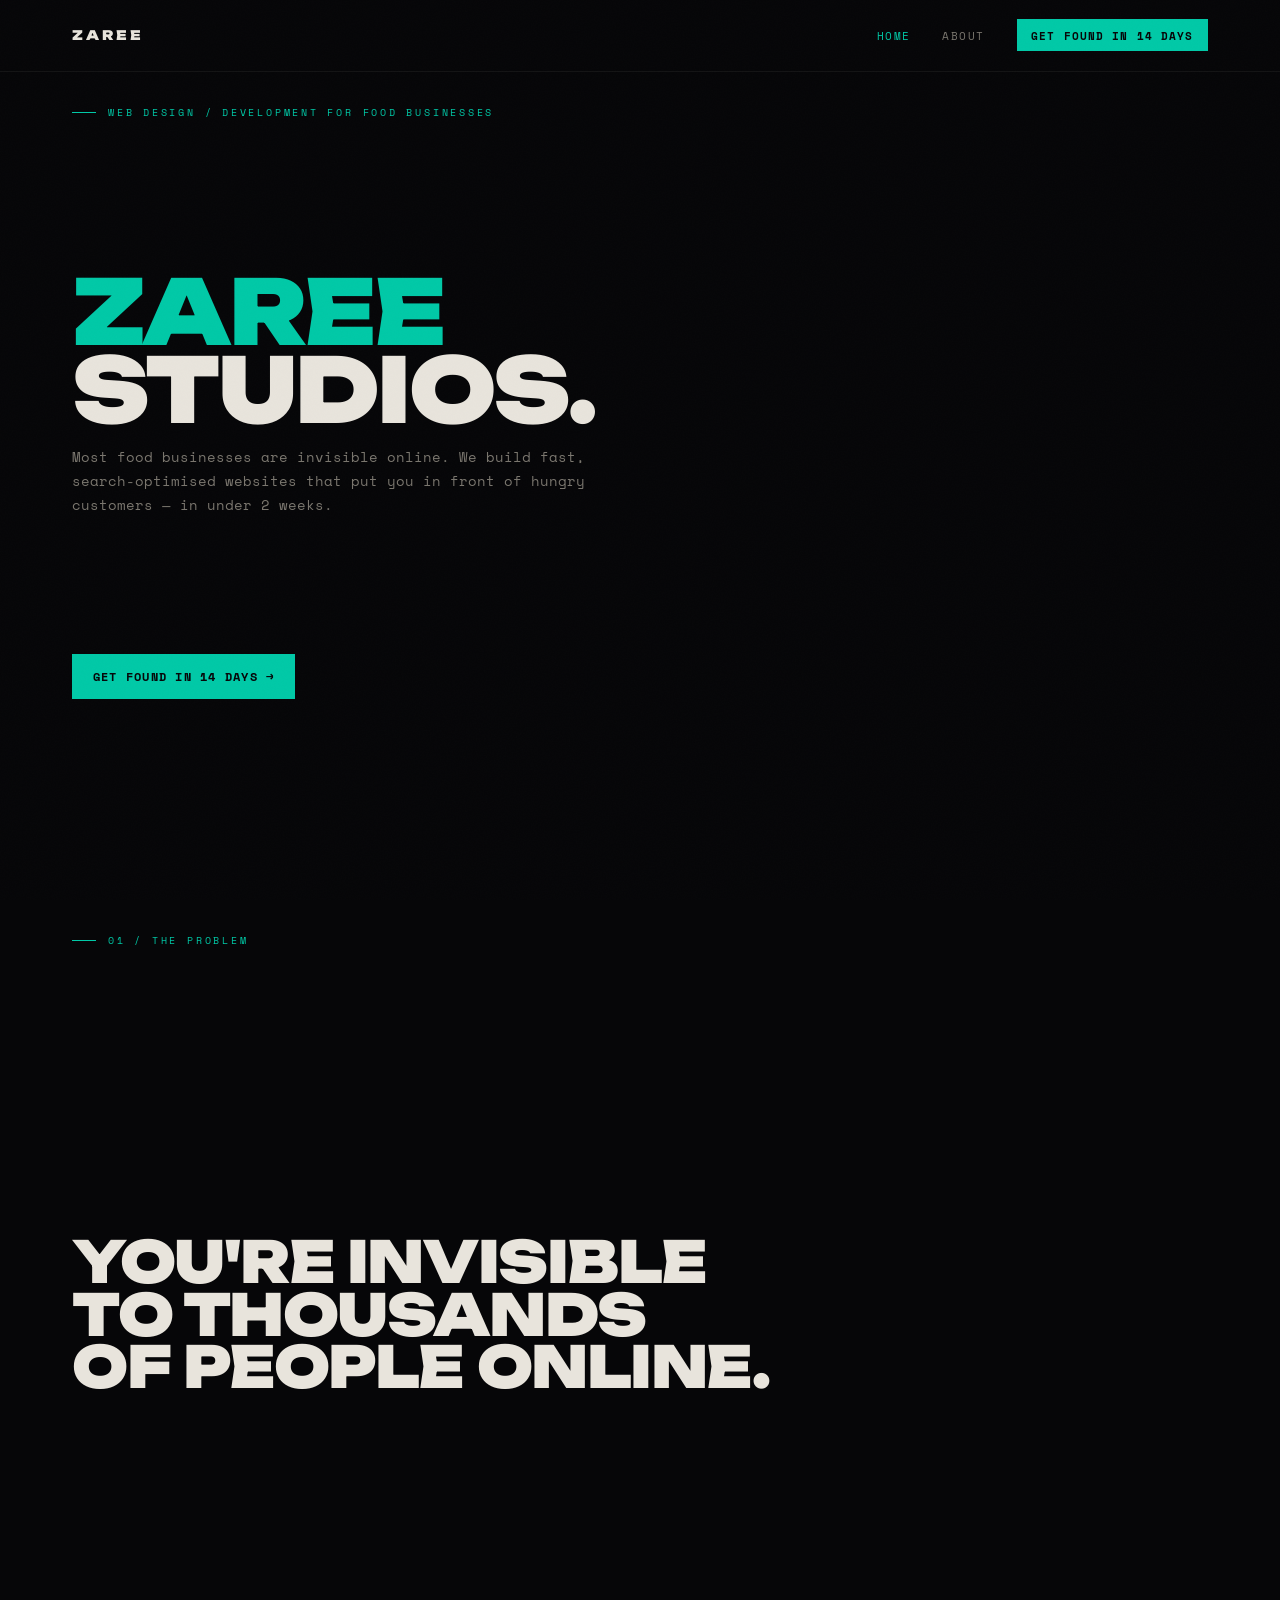
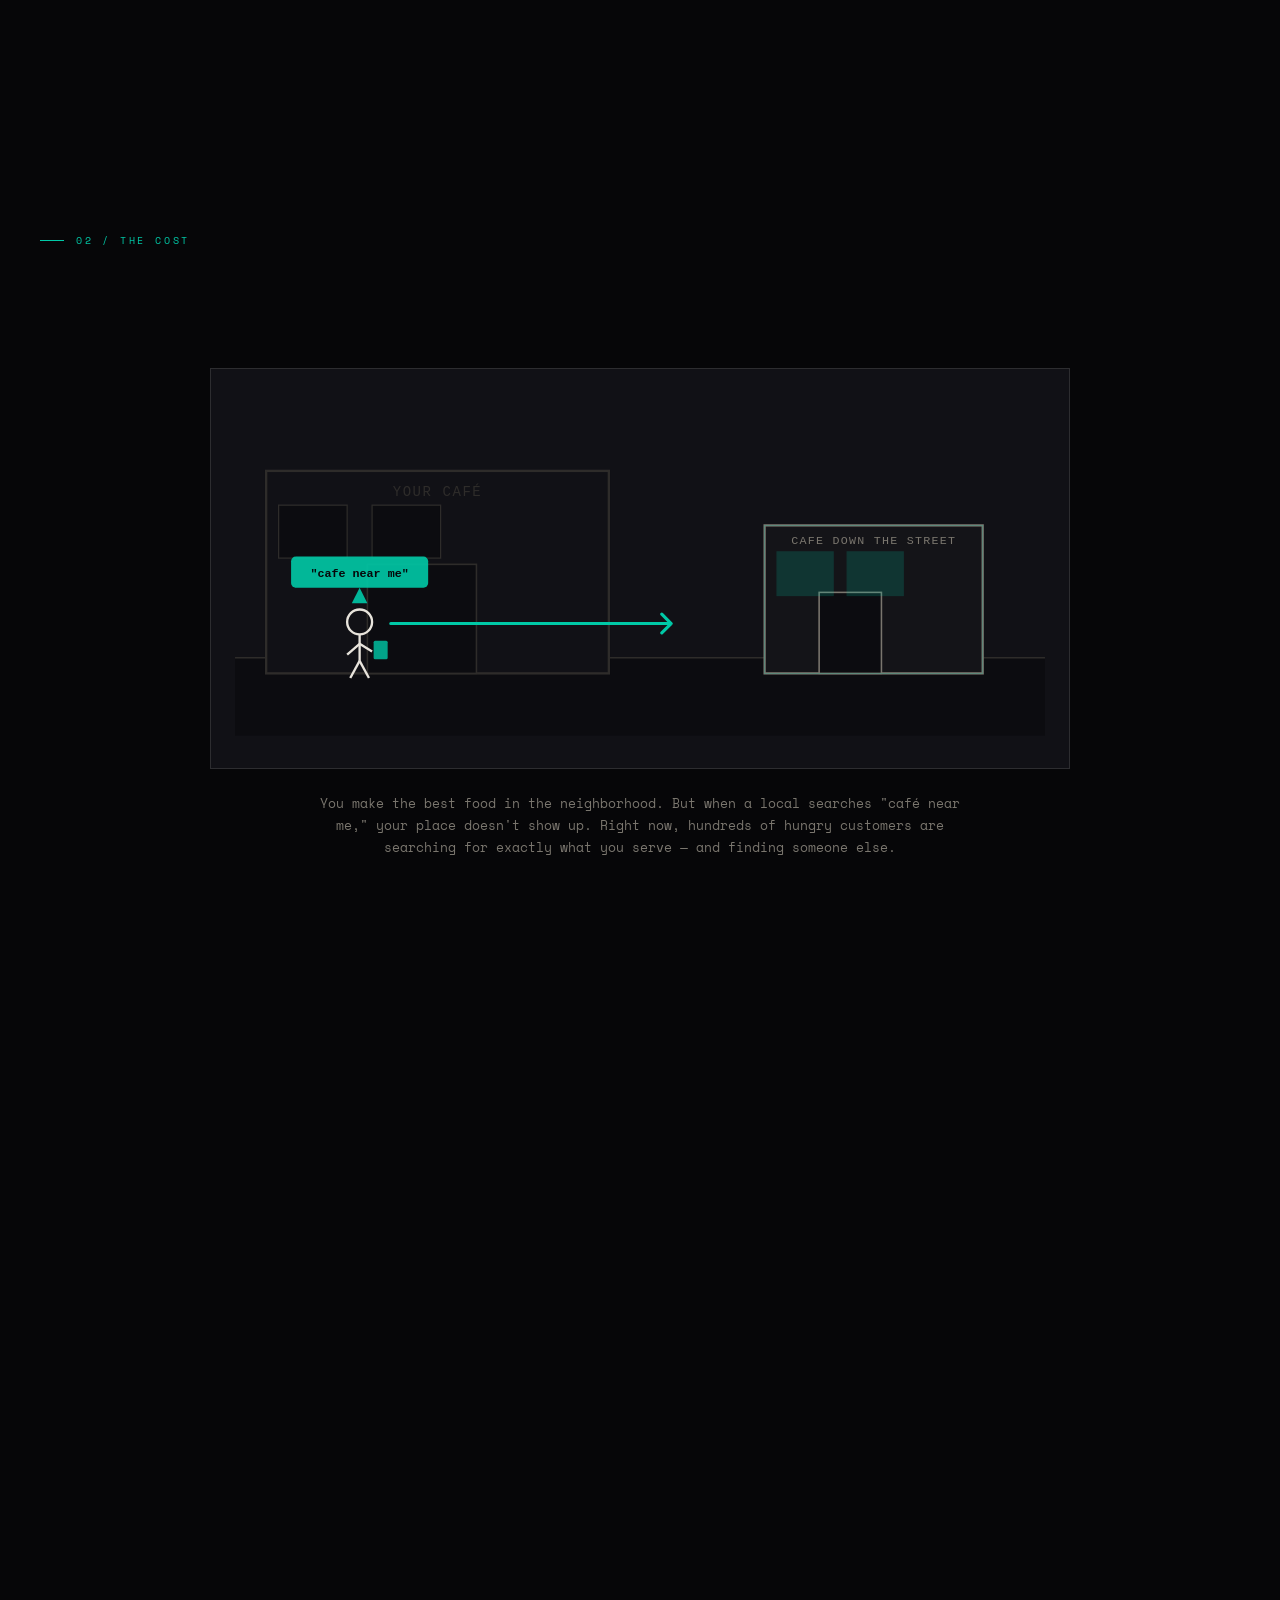
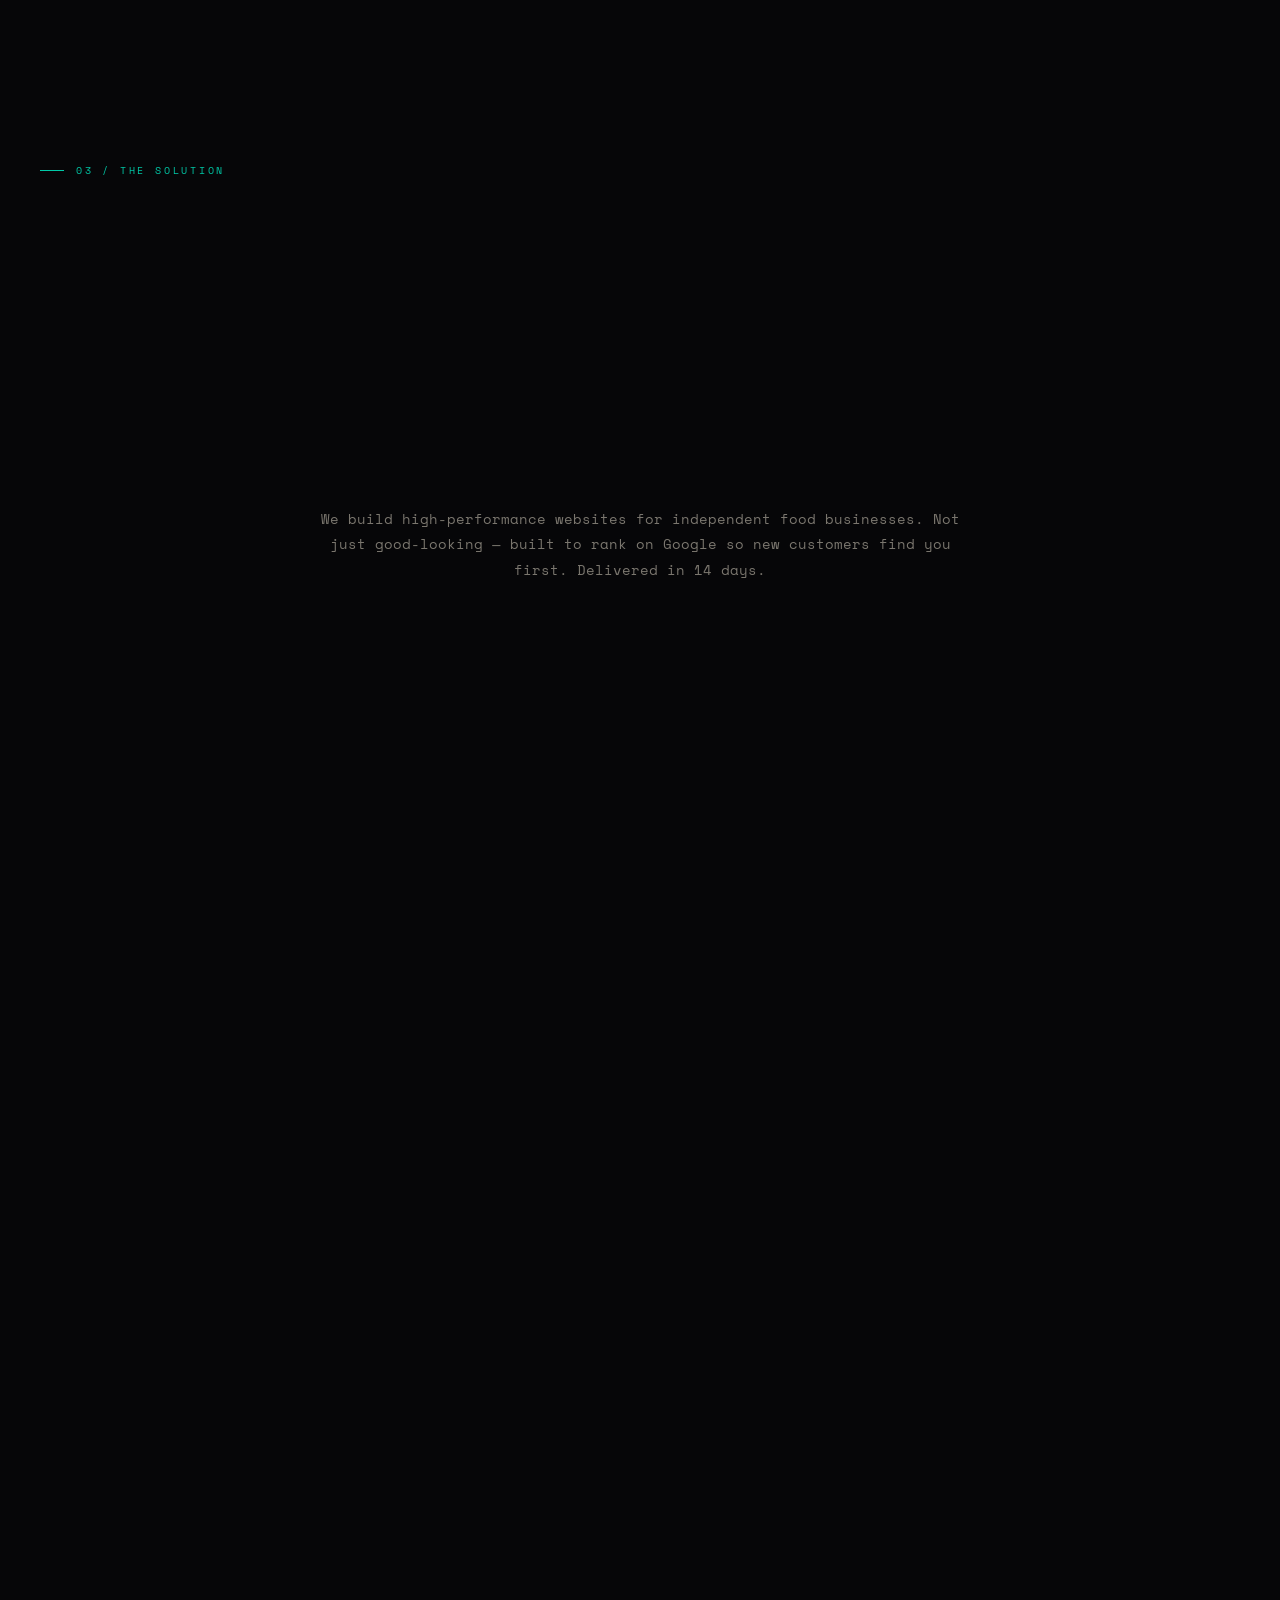
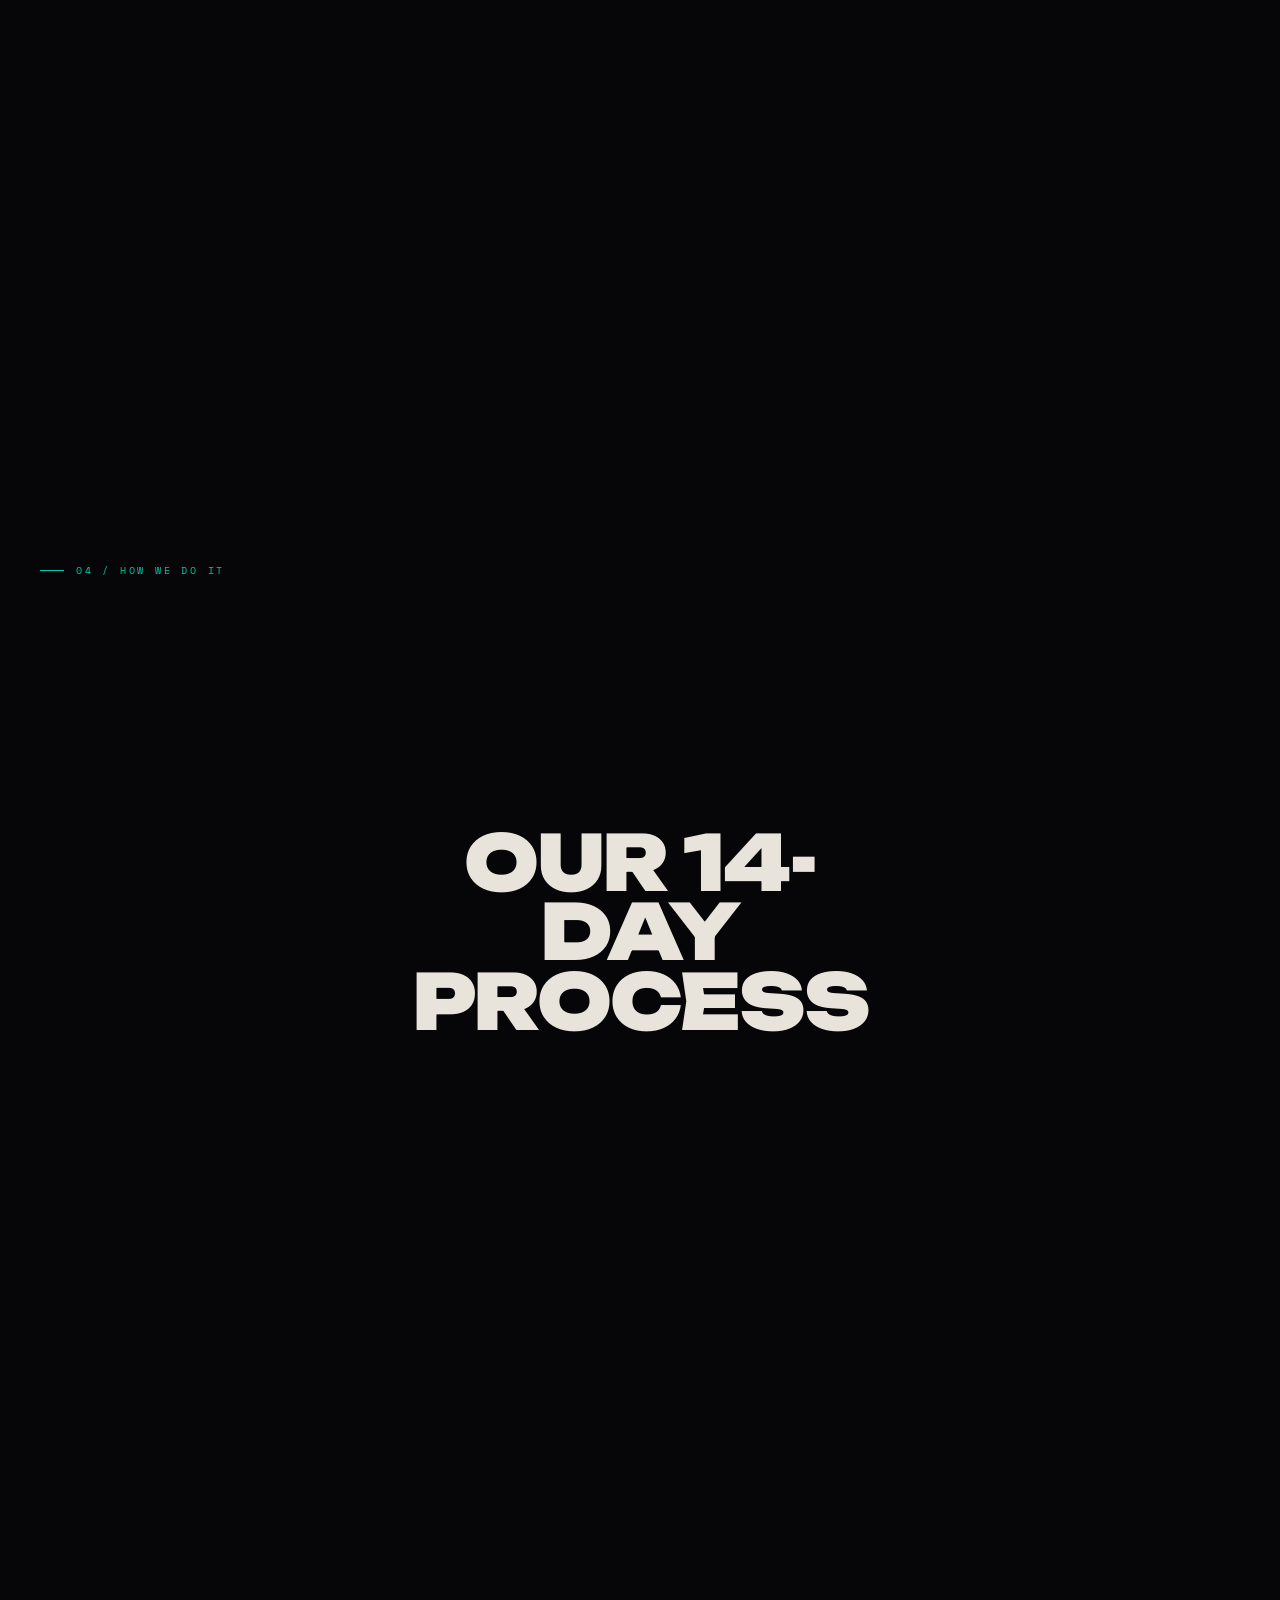
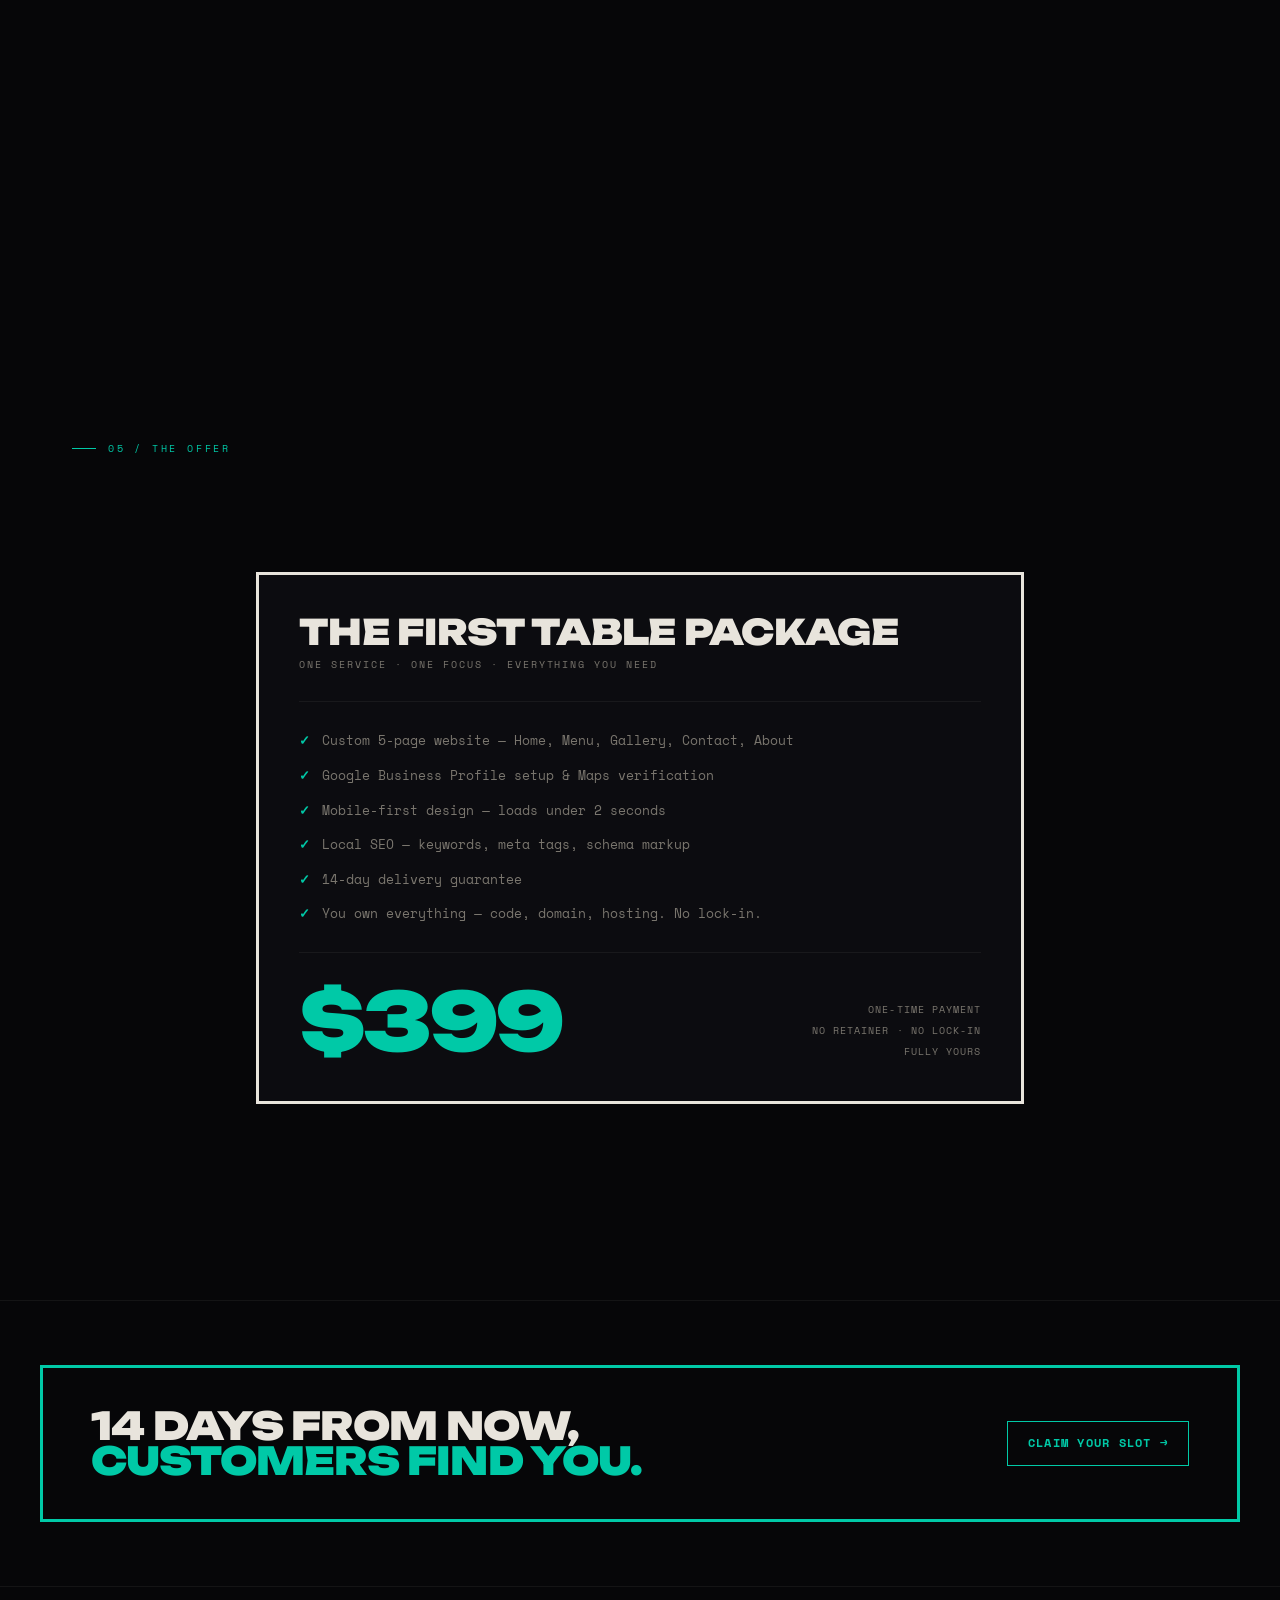
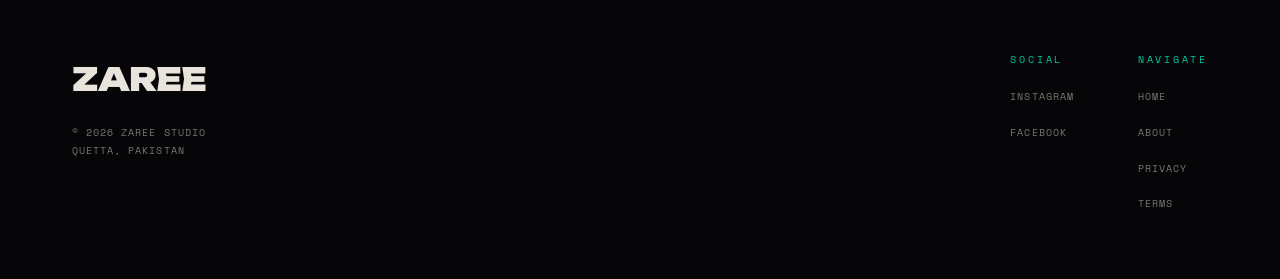
==== index.html @ f1039bcd "Change text content, improve animations." ====
<!DOCTYPE html>
<html lang="en">
<head>
  <meta charset="UTF-8">
  <meta name="viewport" content="width=device-width, initial-scale=1.0">
  <meta name="description" content="Zaree Studio builds fast, search-optimised websites for food businesses. Get found on Google in 14 days.">
  <title>Zaree Studio — Web Design for Food Businesses</title>
  <link rel="stylesheet" href="assets/css/style.css">
</head>
<body>

  <!-- ===== NAV ===== -->
  <header class="nav" id="nav">
    <div class="nav__inner">
      <a href="index.html" class="nav__logo" aria-label="Zaree Studio home">
        ZAREE
      </a>

      <nav aria-label="Main navigation">
        <ul class="nav__links">
          <li><a href="index.html" class="nav__link" aria-current="page">Home</a></li>
          <li><a href="about.html" class="nav__link">About</a></li>
          <li><a href="start.html" class="nav__cta">Get Found in 14 Days</a></li>
        </ul>
      </nav>

      <button class="nav__hamburger" aria-expanded="false" aria-controls="nav-mobile" aria-label="Toggle menu">
        <span></span>
        <span></span>
        <span></span>
      </button>
    </div>

    <nav class="nav__mobile" id="nav-mobile" aria-label="Mobile navigation">
      <a href="index.html" class="nav__link" aria-current="page">Home</a>
      <a href="about.html" class="nav__link">About</a>
      <a href="start.html" class="nav__cta">Get Found in 14 Days</a>
    </nav>
  </header>

  <main>

    <!-- ===== HERO ===== -->
    <section class="hero" aria-labelledby="hero-heading">
      <div class="container">
        <p class="eyebrow reveal">Web Design / Development for Food Businesses</p>

        <div class="hero-text">
          <h1 id="hero-heading" class="type-hero reveal" data-delay="1">
            <span class="text-accent">ZAREE</span><br>
            STUDIOS.
          </h1>

          <p class="hero__sub reveal" data-delay="2">
            Most food businesses are invisible online. We build fast,<br>
            search-optimised websites that put you in front of hungry<br>
            customers — in under 2 weeks.
          </p>
        </div>

        <a href="start.html" class="btn--nav-cta reveal" data-delay="3">
          Get Found in 14 Days →
        </a>
      </div>
    </section>

    <!-- ===== THE PROBLEM ===== -->
    <section class="problem-section" aria-labelledby="problem-heading">
      <div class="container">
        <p class="eyebrow reveal">01 / The Problem</p>

        <h2 id="problem-heading" class="type-section reveal" data-delay="1">
          YOU'RE INVISIBLE<br>
          TO THOUSANDS<br>
          OF PEOPLE ONLINE.
        </h2>
      </div>
    </section>

    <!-- ===== STREET SCENE — SCROLL-DRIVEN ===== -->
    <section
      class="scroll-section"
      id="street-section"
      style="min-height:170vh;"
      aria-label="The cost of being invisible"
    >
      <div class="scroll-section__sticky" id="street-sticky">

        <p class="eyebrow">02 / The Cost</p>

        <div class="scroll-stages">

          <!-- Stage 0 -->
          <div class="stage is-active" id="st-stage-0">
            <div class="street-scene">
              <div class="scene-svg-wrapper">
                <svg viewBox="0 0 520 220" xmlns="http://www.w3.org/2000/svg" role="img" aria-label="Illustration: person standing in front of Your Café while Google Maps points them elsewhere">
                  <rect x="0" y="170" width="520" height="50" fill="#0C0C10"/>
                  <line x1="0" y1="170" x2="520" y2="170" stroke="#2E2C2A" stroke-width="1"/>
                  <rect x="20" y="50" width="220" height="130" fill="#111116" stroke="#2E2C2A" stroke-width="1.5"/>
                  <rect x="85" y="110" width="70" height="70" fill="#0C0C10" stroke="#2E2C2A" stroke-width="1"/>
                  <rect x="28" y="72" width="44" height="34" fill="#0C0C10" stroke="#2E2C2A" stroke-width="0.8"/>
                  <rect x="88" y="72" width="44" height="34" fill="#0C0C10" stroke="#2E2C2A" stroke-width="0.8"/>
                  <text x="130" y="66" font-family="monospace" font-size="9" fill="#2E2C2A" text-anchor="middle" letter-spacing="1">YOUR CAFÉ</text>
                  <rect x="340" y="85" width="140" height="95" fill="#141418" stroke="#7A766E" stroke-width="1.5"/>
                  <rect x="375" y="128" width="40" height="52" fill="#0C0C10" stroke="#7A766E" stroke-width="1"/>
                  <rect x="348" y="102" width="36" height="28" fill="#00C9A7" opacity="0.18" stroke="#00C9A7" stroke-width="0.8"/>
                  <rect x="393" y="102" width="36" height="28" fill="#00C9A7" opacity="0.18" stroke="#00C9A7" stroke-width="0.8"/>
                  <text x="410" y="97" font-family="monospace" font-size="7.5" fill="#7A766E" text-anchor="middle" letter-spacing="0.8">CAFE DOWN THE STREET</text>
                  <rect x="340" y="85" width="140" height="95" fill="none" stroke="#00C9A7" stroke-width="0.5" opacity="0.3"/>
                  <circle cx="80" cy="147" r="8" fill="none" stroke="#E8E4DC" stroke-width="1.5"/>
                  <line x1="80" y1="155" x2="80" y2="172" stroke="#E8E4DC" stroke-width="1.5"/>
                  <line x1="80" y1="161" x2="72" y2="168" stroke="#E8E4DC" stroke-width="1.5"/>
                  <line x1="80" y1="161" x2="88" y2="166" stroke="#E8E4DC" stroke-width="1.5"/>
                  <line x1="80" y1="172" x2="74" y2="183" stroke="#E8E4DC" stroke-width="1.5"/>
                  <line x1="80" y1="172" x2="86" y2="183" stroke="#E8E4DC" stroke-width="1.5"/>
                  <rect x="89" y="159" width="9" height="12" rx="1" fill="#00C9A7" opacity="0.8"/>
                  <path d="M100 148 L280 148 L274 142 M280 148 L274 154" stroke="#00C9A7" stroke-width="2" fill="none" stroke-linecap="round" stroke-linejoin="round"/>
                  <rect x="36" y="105" width="88" height="20" rx="3" fill="#00C9A7" opacity="0.9"/>
                  <text x="80" y="118" font-family="monospace" font-size="7.5" fill="#060608" text-anchor="middle" font-weight="700">"cafe near me"</text>
                  <polygon points="80,125 75,135 85,135" fill="#00C9A7" opacity="0.9"/>
                </svg>
              </div>
              <p class="scene-body">
                You make the best food in the neighborhood. But when a local
                searches "café near me," your place doesn't show up. Right
                now, hundreds of hungry customers are searching for exactly
                what you serve — and finding someone else.
              </p>
            </div>
          </div>

          <!-- Stage 1 -->
          <div class="stage" id="st-stage-1">
            <div class="street-scene">
              <div class="scene-svg-wrapper">
                <svg viewBox="0 0 520 220" xmlns="http://www.w3.org/2000/svg" role="img" aria-label="Illustration: person almost at the chain entrance, Your Café left behind">
                  <rect x="0" y="170" width="520" height="50" fill="#0C0C10"/>
                  <line x1="0" y1="170" x2="520" y2="170" stroke="#2E2C2A" stroke-width="1"/>
                  <rect x="20" y="50" width="220" height="130" fill="#111116" stroke="#2E2C2A" stroke-width="1.5"/>
                  <rect x="85" y="110" width="70" height="70" fill="#0C0C10" stroke="#2E2C2A" stroke-width="1"/>
                  <rect x="28" y="72" width="44" height="34" fill="#0C0C10" stroke="#2E2C2A" stroke-width="0.8"/>
                  <rect x="88" y="72" width="44" height="34" fill="#0C0C10" stroke="#2E2C2A" stroke-width="0.8"/>
                  <text x="130" y="66" font-family="monospace" font-size="9" fill="#2E2C2A" text-anchor="middle" letter-spacing="1">YOUR CAFÉ</text>
                  <rect x="340" y="85" width="140" height="95" fill="#141418" stroke="#7A766E" stroke-width="1.5"/>
                  <rect x="375" y="128" width="40" height="52" fill="#0C0C10" stroke="#7A766E" stroke-width="1"/>
                  <rect x="348" y="102" width="36" height="28" fill="#00C9A7" opacity="0.18" stroke="#00C9A7" stroke-width="0.8"/>
                  <rect x="393" y="102" width="36" height="28" fill="#00C9A7" opacity="0.18" stroke="#00C9A7" stroke-width="0.8"/>
                  <text x="410" y="97" font-family="monospace" font-size="7.5" fill="#7A766E" text-anchor="middle" letter-spacing="0.8">CAFE DOWN THE STREET</text>
                  <rect x="340" y="85" width="140" height="95" fill="none" stroke="#00C9A7" stroke-width="0.5" opacity="0.3"/>
                  <circle cx="315" cy="147" r="8" fill="none" stroke="#E8E4DC" stroke-width="1.5"/>
                  <line x1="315" y1="155" x2="315" y2="172" stroke="#E8E4DC" stroke-width="1.5"/>
                  <line x1="315" y1="161" x2="307" y2="168" stroke="#E8E4DC" stroke-width="1.5"/>
                  <line x1="315" y1="161" x2="323" y2="166" stroke="#E8E4DC" stroke-width="1.5"/>
                  <line x1="315" y1="172" x2="309" y2="183" stroke="#E8E4DC" stroke-width="1.5"/>
                  <line x1="315" y1="172" x2="321" y2="183" stroke="#E8E4DC" stroke-width="1.5"/>
                  <rect x="324" y="159" width="9" height="12" rx="1" fill="#00C9A7" opacity="0.8"/>
                  <path d="M170 165 L310 165" stroke="#2E2C2A" stroke-width="1.5" stroke-dasharray="4 4"/>
                </svg>
              </div>
              <p class="scene-body">
                Every missed search isn't just one lost sale. It's a regular
                who never found you. Compounding revenue — going to someone
                else, every single day, because you're not on the map.
              </p>
            </div>
          </div>

        </div>
      </div>
    </section>

    <!-- ===== SEARCH SWAP — SCROLL-DRIVEN ===== -->
    <section
      class="scroll-section"
      id="search-swap-section"
      style="min-height:400vh;"
      aria-label="Before and after Zaree Studio"
    >
      <div class="scroll-section__sticky" id="search-swap-sticky">

        <p class="eyebrow">03 / The Solution</p>

        <div class="scroll-stages">

          <!-- Stage 0: Intro text -->
          <div class="stage is-active" id="ss-stage-0">
            <p class="scene-body scene-body--stage">
              We build high-performance websites for independent food
              businesses. Not just good-looking — built to rank on Google
              so new customers find you first. Delivered in 14 days.
            </p>
          </div>

          <!-- Stage 1: Before -->
          <div class="stage" id="ss-stage-1">
            <div class="search-card">
              <div class="search-bar">
                <span class="search-bar__icon">🔍</span>
                <span class="search-bar__query">"cafes near me"</span>
              </div>
              <div class="search-result">
                <div class="search-result__rank">#1 Result</div>
                <div class="search-result__name">Someone Else's Cafe</div>
                <div class="search-result__rating">3.2 ★ · 8 reviews</div>
                <div class="search-result__miss">Your café isn't here.</div>
              </div>
            </div>
          </div>

          <!-- Stage 2: Transition -->
          <div class="stage" id="ss-stage-transition">
            <div class="stage-transition">
              <div class="stage-transition__headline">
                AFTER<br><span class="text-accent">ZAREE STUDIO...</span>
              </div>
              <div class="spinner" style="margin:0 auto;"></div>
            </div>
          </div>

          <!-- Stage 3: After -->
          <div class="stage" id="ss-stage-2">
            <div class="search-scene">
              <div class="search-card">
                <div class="search-bar">
                  <span class="search-bar__icon">🔍</span>
                  <span class="search-bar__query">"cafes near me"</span>
                </div>
                <div class="search-result search-result--ranked">
                  <div class="search-result__rank search-result__rank--verified">
                    #1 · VERIFIED ✓
                  </div>
                  <div class="search-result__name">Your Café</div>
                  <div class="search-result__rating">4.9 ★ · 89 reviews</div>
                  <div class="search-result__url">yourcafe.com · fast · mobile-ready · ranked</div>
                </div>
              </div>
            </div>
          </div>

        </div>
      </div>
    </section>

    <!-- ===== DEV LOG — SCROLL-DRIVEN ===== -->
    <section
      class="scroll-section"
      id="devlog-section"
      style="min-height:350vh;"
      aria-label="Our 14-day process"
    >
      <div class="scroll-section__sticky" id="devlog-sticky">

        <p class="eyebrow">04 / How We Do It</p>

        <div class="scroll-stages">

          <!-- Stage 0: Intro -->
          <div class="stage is-active" id="dl-stage-0">
            <div class="devlog-intro">
              <p class="devlog-intro__headline">Our 14-day Process</p>
            </div>
          </div>

          <!-- Stage 1: Research -->
          <div class="stage" id="dl-stage-1">
            <div class="devlog-card">
              <div class="devlog-card__day">Day 1–3</div>
              <div class="devlog-card__title">RESEARCH</div>
              <ul class="devlog-checklist">
                <li class="devlog-checklist__item" style="transition-delay:0.05s;">Keywords</li>
                <li class="devlog-checklist__item" style="transition-delay:0.15s;">Competitor analysis</li>
                <li class="devlog-checklist__item" style="transition-delay:0.25s;">Local search volume</li>
                <li class="devlog-checklist__item" style="transition-delay:0.35s;">Customer intent mapping</li>
              </ul>
            </div>
          </div>

          <!-- Stage 2: Build -->
          <div class="stage" id="dl-stage-2">
            <div class="devlog-card">
              <div class="devlog-card__day">Day 4–7</div>
              <div class="devlog-card__title">BUILD</div>
              <div class="terminal">
                <div class="terminal__bar">
                  <span class="terminal__dot"></span>
                  <span class="terminal__dot"></span>
                  <span class="terminal__dot"></span>
                </div>
                <div class="terminal__body">
                  <div class="terminal__scroll">
                    <span class="accent">→</span> Scaffolding HTML structure...<br>
                    <span class="accent">✓</span> index.html created<br>
                    <span class="accent">→</span> Writing CSS design system...<br>
                    <span class="accent">✓</span> style.css deployed<br>
                    <span class="accent">→</span> Building menu page...<br>
                    <span class="accent">✓</span> menu.html complete<br>
                    <span class="accent">→</span> Gallery optimised...<br>
                    <span class="accent">✓</span> All images compressed<br>
                    <span class="accent">→</span> Scaffolding HTML structure...<br>
                    <span class="accent">✓</span> index.html created<br>
                    <span class="accent">→</span> Writing CSS design system...<br>
                    <span class="accent">✓</span> style.css deployed<br>
                  </div>
                </div>
                <div class="terminal__status">BUILD COMPLETE — All pages deployed</div>
              </div>
            </div>
          </div>

          <!-- Stage 3: Tech Setup -->
          <div class="stage" id="dl-stage-3">
            <div class="devlog-card">
              <div class="devlog-card__day">Day 8–10</div>
              <div class="devlog-card__title">TECH SETUP</div>
              <div class="tech-boxes">
                <div class="tech-box tech-box--accent" id="tech-box-maps">
                  <span class="tech-box__icon">📍</span>
                  MAPS PIN DROPPED
                </div>
                <div class="tech-box tech-box--light" id="tech-box-domain">
                  <span class="tech-box__icon">✓</span>
                  DOMAIN VERIFIED
                </div>
              </div>
            </div>
          </div>

          <!-- Stage 4: Handover -->
          <div class="stage" id="dl-stage-4">
            <div class="devlog-card">
              <div class="devlog-card__day">Day 11–14</div>
              <div class="devlog-card__title">HANDOVER</div>
              <div class="chat-bubble" id="chat-bubble">
                "This looks amazing! 🎉 Already seeing traffic from Google."
              </div>
              <p class="chat-label">Happy client</p>
              <p class="project-complete" id="project-complete">
                PROJECT COMPLETE ✓
              </p>
            </div>
          </div>

        </div>
      </div>
    </section>

    <!-- ===== PACKAGE CARD ===== -->
    <section class="package-section" aria-labelledby="package-heading">
      <div class="container">
        <p class="eyebrow reveal">05 / The Offer</p>

        <div class="package-card reveal" data-delay="1">
          <h2 id="package-heading" class="package-card__name">The First Table Package</h2>
          <p class="package-card__tagline">One Service · One Focus · Everything You Need</p>

          <hr class="package-card__divider">

          <ul class="package-card__checklist">
            <li class="package-card__check-item">Custom 5-page website — Home, Menu, Gallery, Contact, About</li>
            <li class="package-card__check-item">Google Business Profile setup & Maps verification</li>
            <li class="package-card__check-item">Mobile-first design — loads under 2 seconds</li>
            <li class="package-card__check-item">Local SEO — keywords, meta tags, schema markup</li>
            <li class="package-card__check-item">14-day delivery guarantee</li>
            <li class="package-card__check-item">You own everything — code, domain, hosting. No lock-in.</li>
          </ul>

          <hr class="package-card__divider">

          <div class="package-card__price-row">
            <div class="package-card__price">$399</div>
            <div class="package-card__price-note">
              one-time payment<br>
              no retainer · no lock-in<br>
              fully yours
            </div>
          </div>
        </div>
      </div>
    </section>

    <!-- ===== CTA STRIP ===== -->
    <section class="cta-strip">
      <div class="cta-strip__inner reveal">
        <div class="cta-strip__headline">
          14 DAYS FROM NOW,<br>
          <span class="text-accent">CUSTOMERS FIND YOU.</span>
        </div>
        <a href="start.html" class="cta-strip__btn">
          Claim Your Slot →
        </a>
      </div>
    </section>

  </main>

  <!-- ===== FOOTER ===== -->
  <footer class="footer">
    <div class="footer__inner">

      <!-- Brand -->
      <div class="footer__brand">
        <a href="index.html" class="footer__logo" aria-label="Zaree Studio home">ZAREE</a>
        <p class="footer__copy">© 2026 Zaree Studio<br>Quetta, Pakistan</p>
      </div>

      <!-- Social -->
      <nav class="footer__col" aria-label="Social media">
        <p class="footer__col-label">Social</p>
        <ul class="footer__col-links">
          <li><a href="https://www.instagram.com/zareestudios/" class="footer__link" target="_blank" rel="noopener noreferrer">Instagram</a></li>
          <li><a href="https://www.facebook.com/profile.php?id=61572127582054" class="footer__link" target="_blank" rel="noopener noreferrer">Facebook</a></li>
        </ul>
      </nav>

      <!-- Navigate -->
      <nav class="footer__col" aria-label="Footer navigation">
        <p class="footer__col-label">Navigate</p>
        <ul class="footer__col-links">
          <li><a href="index.html" class="footer__link">Home</a></li>
          <li><a href="about.html" class="footer__link">About</a></li>
          <li><a href="privacy.html" class="footer__link">Privacy</a></li>
          <li><a href="terms.html" class="footer__link">Terms</a></li>
        </ul>
      </nav>

    </div>
  </footer>

  <script src="assets/js/main.js" defer></script>

</body>
</html>
---- assets/css/style.css ----
/* ===================================================
   ZAREE STUDIO — style.css
   Structure:
     1. Google Fonts
     2. Tokens
     3. Reset
     4. Film Grain
     5. Typography
     6. Layout Helpers
     7. Reusable Components
        — Ambient Orb
        — Scroll Reveal
        — Scroll-Driven Shell
        — Buttons
        — Form Fields
        — Keyframe Animations & Spinner
        — Pull Quote
     8. Sections
        — Nav
        — Hero
        — Problem
        — Street Scene
        — Solution
        — Search Swap
        — Process / DevLog
        — Package Card
        — CTA Strip
        — Footer
        — Start Page
        — About Page
        — Legal Pages
     9. Reduced Motion
   =================================================== */


/* ===== 1. GOOGLE FONTS ===== */
@import url('https://fonts.googleapis.com/css2?family=Unbounded:wght@200;300;400;700;900&family=Instrument+Serif:ital@0;1&family=Space+Mono:ital,wght@0,400;0,700;1,400&display=swap');


/* ===== 2. TOKENS ===== */
:root {
  /* Backgrounds */
  --background:          #060608;
  --background-surface:  #0C0C10;
  --background-raised:   #111116;

  /* Text */
  --text-primary:        #E8E4DC;
  --text-secondary:      #7A766E;

  /* Accent */
  --accent:              #00C9A7;
  --accent-dim:          rgba(0, 201, 167, 0.08);
  --accent-mid:          rgba(0, 201, 167, 0.5);

  /* Borders */
  --border-subtle:       rgba(232, 228, 220, 0.06);
  --border-moderate:     rgba(232, 228, 220, 0.13);
  --border-accent:       rgba(0, 201, 167, 0.35);

  /* State */
  --error:               #E85252;

  /* Fonts */
  --font-display: 'Unbounded', sans-serif;
  --font-serif:   'Instrument Serif', serif;
  --font-mono:    'Space Mono', monospace;

  /* Spacing scale */
  --space-xs:   0.5rem;
  --space-sm:   1rem;
  --space-md:   2rem;
  --space-lg:   4rem;
  --space-xl:   8rem;

  /* Motion */
  --ease-out:    cubic-bezier(0.16, 1, 0.3, 1);
  --duration-sm: 180ms;
  --duration-md: 400ms;
  --duration-lg: 700ms;

  /* Layout */
  --max-width:  1200px;
  --nav-height: 72px;
}


/* ===== 3. RESET ===== */
*, *::before, *::after {
  box-sizing: border-box;
  margin: 0;
  padding: 0;
}

html {
  scroll-behavior: smooth;
  -webkit-text-size-adjust: 100%;
}

body {
  background-color: var(--background);
  color: var(--text-primary);
  font-family: var(--font-mono);
  font-size: 0.85rem;
  line-height: 1.75;
  min-height: 100vh;
  overflow-x: hidden;
}

img, video {
  max-width: 100%;
  display: block;
}

a {
  color: inherit;
  text-decoration: none;
}

ul, ol {
  list-style: none;
}

button, input, textarea, select {
  font: inherit;
  border: none;
  outline: none;
  background: none;
}

button {
  cursor: pointer;
}

h1, h2, h3, h4, h5, h6 {
  font-weight: inherit;
  line-height: 1;
}


/* ===== 4. FILM GRAIN ===== */
body::before {
  content: '';
  position: fixed;
  inset: 0;
  pointer-events: none;
  z-index: 9000;
  opacity: 0.18;
  background-image: url("data:image/svg+xml,%3Csvg xmlns='http://www.w3.org/2000/svg' width='400' height='400'%3E%3Cfilter id='n'%3E%3CfeTurbulence type='fractalNoise' baseFrequency='.72' numOctaves='4' stitchTiles='stitch'/%3E%3C/filter%3E%3Crect width='400' height='400' filter='url(%23n)' opacity='.09'/%3E%3C/svg%3E");
}


/* ===== 5. TYPOGRAPHY ===== */

/* Hero h1 */
.type-hero {
  font-family: var(--font-display);
  font-weight: 900;
  font-size: clamp(2.8rem, 7vw, 7rem);
  line-height: 0.88;
  letter-spacing: -0.03em;
}

/* Section h2 */
.type-section {
  font-family: var(--font-display);
  font-weight: 900;
  font-size: clamp(2rem, 4.5vw, 4.5rem);
  line-height: 0.92;
  letter-spacing: -0.025em;
}

/* Card h3 */
.type-card {
  font-family: var(--font-display);
  font-weight: 900;
  font-size: clamp(1.2rem, 2vw, 1.8rem);
  line-height: 1.0;
  letter-spacing: -0.01em;
}

/* Eyebrow — shared rule for all contexts */
.eyebrow {
  font-family: var(--font-mono);
  font-size: 0.62rem;
  letter-spacing: 0.28em;
  text-transform: uppercase;
  color: var(--accent);
  display: flex;
  align-items: center;
  gap: 0.75rem;
  position: absolute;
  top: var(--space-md);
  left: var(--space-md);
  z-index: 1;
}

.eyebrow::before {
  content: '';
  display: block;
  width: 24px;
  height: 1px;
  background: var(--accent);
  flex-shrink: 0;
}

/* Eyebrow inside scroll-section__sticky —
   sticky starts at viewport top, so offset by nav-height
   to match where .container eyebrows land (below nav). */
.scroll-section__sticky .eyebrow {
  top: calc(var(--nav-height) + var(--space-md));
  left: 0;
}

/* Body text */
.type-body {
  font-family: var(--font-mono);
  font-size: 0.85rem;
  line-height: 1.75;
}

/* Label */
.type-label {
  font-family: var(--font-mono);
  font-size: 0.62rem;
  letter-spacing: 0.2em;
  text-transform: uppercase;
}

/* Pull quote */
.type-pull {
  font-family: var(--font-serif);
  font-style: italic;
  font-size: clamp(1rem, 1.5vw, 1.2rem);
  line-height: 1.7;
  color: var(--text-secondary);
}

/* Color modifiers */
.text-accent    { color: var(--accent); }
.text-secondary { color: var(--text-secondary); }
.text-primary   { color: var(--text-primary); }


/* ===== 6. LAYOUT HELPERS ===== */
.container {
  width: 100%;
  max-width: var(--max-width);
  margin: 0 auto;
  padding: var(--space-lg) var(--space-md);
  position: relative;
  display: flex;
  flex-direction: column;
}

main {
  padding-top: var(--nav-height);
}

/* Full-viewport sections — opt-in, not global */
.hero,
.problem-section,
.package-section,
.start-header {
  display: flex;
  flex-direction: column;
  min-height: calc(100vh - var(--nav-height));
}

/* Container fills section and centers content */
.hero > .container,
.start-header > .container {
  flex: 1;
  justify-content: space-evenly;
}

.problem-section > .container,
.package-section > .container {
  flex: 1;
  justify-content: center;
}

@media (max-width: 768px) {
  .container { padding: var(--space-md) var(--space-sm); }
}


/* ===================================================================
   7. REUSABLE COMPONENTS
   =================================================================== */

/* ===== SCROLL REVEAL ===== */
.reveal {
  opacity: 0;
  transform: translateY(28px);
  transition: opacity var(--duration-lg) var(--ease-out),
              transform var(--duration-lg) var(--ease-out);
}

.reveal.is-visible {
  opacity: 1;
  transform: translateY(0);
}

.reveal[data-delay="1"] { transition-delay: 0.1s; }
.reveal[data-delay="2"] { transition-delay: 0.2s; }
.reveal[data-delay="3"] { transition-delay: 0.32s; }
.reveal[data-delay="4"] { transition-delay: 0.46s; }

/* ===== SCROLL-DRIVEN SHELL ===== */

/* Outer scroll driver container */
.scroll-section {
  position: relative;
  /* min-height set inline per section to control scroll budget */
}

/* Sticky viewport-height panel — mirrors .container layout:
   max-width centering, horizontal padding, vertical flex. */
.scroll-section__sticky {
  position: sticky;
  top: 0;
  height: 100vh;
  display: flex;
  flex-direction: column;
  align-items: stretch;
  overflow: hidden;
  padding: var(--nav-height) var(--space-md) 0;
  max-width: var(--max-width);
  margin: 0 auto;
}

/* Stage area fills remaining height */
.scroll-stages {
  flex: 1;
  position: relative;
  overflow: hidden;
  min-height: 0;
}

/* Individual stage — absolutely fills .scroll-stages.
   Horizontal padding removed: inherits from sticky parent. */
.stage {
  position: absolute;
  inset: 0;
  display: flex;
  flex-direction: column;
  align-items: center;
  justify-content: center;
  padding: var(--space-md) 0;
  opacity: 0;
  pointer-events: none;
  transition: opacity 0.6s var(--ease-out), transform 0.6s var(--ease-out);
  transform: translateY(18px);
}

.stage.is-active {
  opacity: 1;
  pointer-events: auto;
  transform: translateY(0);
}

/* ===== BUTTONS ===== */

/* Focus state for all interactive elements */
button:focus-visible,
a:focus-visible {
  outline: 2px solid var(--accent);
  outline-offset: 3px;
}

/* Primary — outline teal */
.btn--primary {
  display: inline-flex;
  align-items: center;
  gap: 0.6em;
  font-family: var(--font-mono);
  font-size: 0.78rem;
  letter-spacing: 0.1em;
  text-transform: uppercase;
  color: var(--accent);
  border: 1px solid var(--accent-mid);
  padding: 0.75em 1.4em;
  transition: background var(--duration-sm) var(--ease-out),
              border-color var(--duration-sm) var(--ease-out),
              gap var(--duration-sm) var(--ease-out);
}

.btn--primary:hover {
  background: var(--accent-dim);
  border-color: var(--accent);
  gap: 0.9em;
}

/* Secondary — ghost */
.btn--secondary {
  display: inline-flex;
  align-items: center;
  gap: 0.5em;
  font-family: var(--font-mono);
  font-size: 0.78rem;
  letter-spacing: 0.1em;
  text-transform: uppercase;
  color: var(--text-secondary);
  transition: color var(--duration-sm) var(--ease-out),
              gap var(--duration-sm) var(--ease-out);
}

.btn--secondary:hover {
  color: var(--text-primary);
  gap: 0.8em;
}

/* Filled CTA */
.btn--nav-cta {
  display: inline-flex;
  align-items: center;
  gap: 0.6em;
  font-family: var(--font-mono);
  font-weight: 700;
  font-size: 0.78rem;
  letter-spacing: 0.1em;
  text-transform: uppercase;
  color: var(--background);
  background: var(--accent);
  border: 1px solid var(--accent);
  padding: 0.85em 1.6em;
  transition: background var(--duration-sm) var(--ease-out),
              color var(--duration-sm) var(--ease-out),
              border-color var(--duration-sm) var(--ease-out),
              gap var(--duration-sm) var(--ease-out);
}

.btn--nav-cta:hover {
  background: var(--text-primary);
  border-color: var(--text-primary);
  color: var(--background);
  gap: 0.9em;
}

/* ===== FORM FIELDS ===== */
.form-label {
  display: block;
  font-family: var(--font-mono);
  font-size: 0.62rem;
  letter-spacing: 0.1em;
  text-transform: uppercase;
  color: var(--text-secondary);
  margin-bottom: 0.5rem;
}

.form-input,
.form-textarea {
  width: 100%;
  background: var(--background-raised);
  border: 1px solid var(--border-moderate);
  color: var(--text-primary);
  font-family: var(--font-mono);
  font-size: 0.82rem;
  padding: 0.75rem 1rem;
  transition: border-color var(--duration-sm) var(--ease-out),
              background var(--duration-sm) var(--ease-out);
}

.form-input:focus,
.form-textarea:focus {
  border-color: var(--accent);
  background: var(--background-surface);
  outline: none;
}

.form-input::placeholder,
.form-textarea::placeholder {
  color: var(--text-secondary);
}

.form-input:focus-visible,
.form-textarea:focus-visible {
  outline: 2px solid var(--accent);
  outline-offset: 0;
}

.form-textarea {
  resize: vertical;
  min-height: 110px;
}

.form-field {
  display: flex;
  flex-direction: column;
  gap: 0;
  margin-bottom: 1rem;
}

.form-field--error .form-input,
.form-field--error .form-textarea {
  border-color: var(--error);
}

.form-error-msg {
  font-family: var(--font-mono);
  font-size: 0.62rem;
  color: var(--error);
  letter-spacing: 0.05em;
  margin-top: 0.35rem;
}

/* ===== KEYFRAME ANIMATIONS & SPINNER ===== */

/* Spinning ring */
@keyframes spin {
  to { transform: rotate(360deg); }
}

.spinner {
  width: 40px;
  height: 40px;
  border: 2px solid var(--border-moderate);
  border-top-color: var(--accent);
  border-radius: 50%;
  animation: spin 1s linear infinite;
}

/* Pulsing dot */
@keyframes pulse-dot {
  0%, 100% { opacity: 1; }
  50%       { opacity: 0.4; }
}

.pulse-dot {
  display: inline-block;
  width: 6px;
  height: 6px;
  border-radius: 50%;
  background: var(--accent);
  animation: pulse-dot 2s ease-in-out infinite;
  flex-shrink: 0;
}

/* Terminal scroll */
@keyframes terminal-scroll {
  0%   { transform: translateY(0); }
  100% { transform: translateY(-50%); }
}

/* ===== PULL QUOTE ===== */
.pull-quote {
  border-left: 3px solid var(--border-moderate);
  padding-left: 1.5rem;
  margin: var(--space-md) 0;
}


/* ===================================================================
   8. SECTIONS
   =================================================================== */

/* ===== NAV ===== */
.nav {
  position: fixed;
  top: 0;
  left: 0;
  right: 0;
  z-index: 8000;
  height: var(--nav-height);
  background: var(--background);
  border-bottom: 1px solid var(--border-subtle);
  transition: background var(--duration-md) var(--ease-out),
              backdrop-filter var(--duration-md) var(--ease-out);
}

.nav--scrolled {
  background: rgba(6, 6, 8, 0.88);
  backdrop-filter: blur(16px);
  -webkit-backdrop-filter: blur(16px);
}

.nav__inner {
  display: flex;
  align-items: center;
  justify-content: space-between;
  height: 100%;
  max-width: var(--max-width);
  margin: 0 auto;
  padding: 0 var(--space-md);
}

.nav__logo {
  font-family: var(--font-display);
  font-weight: 900;
  font-size: 0.82rem;
  letter-spacing: 0.22em;
  text-transform: uppercase;
  color: var(--text-primary);
  display: flex;
  align-items: baseline;
  gap: 0.2em;
  flex-shrink: 0;
}

.nav__links {
  display: flex;
  align-items: center;
  gap: var(--space-md);
}

.nav__link {
  font-family: var(--font-mono);
  font-size: 0.7rem;
  letter-spacing: 0.13em;
  text-transform: uppercase;
  color: var(--text-secondary);
  transition: color var(--duration-sm) var(--ease-out);
}

.nav__link:hover            { color: var(--text-primary); }
.nav__link[aria-current="page"] { color: var(--accent); }

.nav__link:focus-visible,
.nav__logo:focus-visible {
  outline: 2px solid var(--accent);
  outline-offset: 3px;
  border-radius: 2px;
}

.nav__cta {
  font-family: var(--font-mono);
  font-weight: 700;
  font-size: 0.7rem;
  letter-spacing: 0.1em;
  text-transform: uppercase;
  color: var(--background);
  background: var(--accent);
  padding: 0.6em 1.2em;
  border: 1px solid var(--accent);
  transition: background var(--duration-sm) var(--ease-out),
              color var(--duration-sm) var(--ease-out);
}

.nav__cta:hover         { background: var(--text-primary); border-color: var(--text-primary); }
.nav__cta:focus-visible { outline: 2px solid var(--accent); outline-offset: 3px; }

.nav__cta--current {
  background: transparent;
  color: var(--accent);
  border-color: var(--accent);
}

.nav__cta--current:hover { background: var(--accent-dim); }

/* Hamburger */
.nav__hamburger {
  display: none;
  flex-direction: column;
  gap: 5px;
  padding: 4px;
  background: none;
  border: none;
  cursor: pointer;
}

.nav__hamburger span {
  display: block;
  width: 22px;
  height: 1.5px;
  background: var(--text-primary);
  transition: transform var(--duration-sm) var(--ease-out),
              opacity var(--duration-sm) var(--ease-out);
}

.nav__hamburger[aria-expanded="true"] span:nth-child(1) { transform: translateY(6.5px) rotate(45deg); }
.nav__hamburger[aria-expanded="true"] span:nth-child(2) { opacity: 0; }
.nav__hamburger[aria-expanded="true"] span:nth-child(3) { transform: translateY(-6.5px) rotate(-45deg); }
.nav__hamburger:focus-visible { outline: 2px solid var(--accent); outline-offset: 3px; }

/* Mobile drawer */
.nav__mobile {
  display: none;
  flex-direction: column;
  gap: var(--space-sm);
  padding: var(--space-md);
  background: var(--background-surface);
  border-bottom: 1px solid var(--border-subtle);
  position: absolute;
  top: 100%;
  left: 0;
  right: 0;
}

.nav__mobile.is-open { display: flex; }

.nav__mobile .nav__link {
  font-size: 0.82rem;
  padding: 0.5rem 0;
  border-bottom: 1px solid var(--border-subtle);
}

.nav__mobile .nav__cta {
  align-self: flex-start;
  margin-top: 0.5rem;
}

@media (max-width: 768px) {
  .nav__links    { display: none; }
  .nav__hamburger { display: flex; }
  .nav__inner    { padding: 0 var(--space-sm); }
}

/* ===== HERO ===== */
.hero__sub {
  font-family: var(--font-mono);
  font-size: 0.85rem;
  line-height: 1.75;
  color: var(--text-secondary);
  max-width: 520px;
  margin-top: 1rem;
}

.hero .btn--nav-cta {
  width: max-content;
}

/* ===== PROBLEM ===== */

/* ===== STREET SCENE SECTION ===== */
.street-scene {
  width: min(72vw, 860px);
}

.scene-svg-wrapper {
  border: 1px solid var(--border-moderate);
  background: var(--background-raised);
  padding: 1.5rem;
  margin-bottom: 1.5rem;
}

.scene-body {
  font-family: var(--font-mono);
  font-size: 0.8rem;
  line-height: 1.75;
  color: var(--text-secondary);
  text-align: center;
  width: 50vw;
  margin: 0 auto;
}

/* Stage-0 text variant in search swap — wider for legibility as a standalone stage */
.scene-body--stage {
  width: min(60vw, 640px);
  font-size: 0.9rem;
}

/* ===== SEARCH SWAP SECTION ===== */

/* Wrapper that constrains card + caption together — mirrors .street-scene pattern */
.search-scene {
  width: min(72vw, 860px);
}

.search-scene .search-card {
  width: 100%;
}

.search-card {
  width: min(72vw, 860px);
  background: var(--background-raised);
  border: 1px solid var(--border-moderate);
  padding: 2rem 2.5rem;
}

.search-bar {
  display: flex;
  align-items: center;
  gap: 0.75rem;
  border: 1px solid var(--border-moderate);
  padding: 0.65rem 1rem;
  background: var(--background-surface);
  margin-bottom: 1rem;
}

.search-bar__icon  { color: var(--text-secondary); font-size: 0.75rem; }
.search-bar__query {
  font-family: var(--font-mono);
  font-size: 0.82rem;
  color: var(--text-secondary);
  flex: 1;
}

.search-result {
  padding: 1rem 0 1rem 1rem;
  border-left: 3px solid var(--border-subtle);
  transition: border-color var(--duration-md) var(--ease-out),
              background var(--duration-md) var(--ease-out);
}

.search-result--ranked {
  border-left-color: var(--accent);
  background: var(--accent-dim);
  padding-left: 1rem;
}

.search-result__rank {
  font-family: var(--font-mono);
  font-size: 0.62rem;
  letter-spacing: 0.15em;
  color: var(--text-secondary);
  text-transform: uppercase;
  margin-bottom: 1rem;
}

.search-result__rank--verified { color: var(--accent); }

.search-result__name {
  font-family: var(--font-display);
  font-weight: 900;
  font-size: 0.95rem;
  letter-spacing: -0.01em;
  margin-bottom: 1rem;
}

.search-result__rating {
  font-family: var(--font-mono);
  font-size: 0.72rem;
  color: var(--text-secondary);
  margin-bottom: 1rem;
}

.search-result__url {
  font-family: var(--font-mono);
  font-size: 0.62rem;
  color: var(--accent);
  letter-spacing: 0.05em;
}

.search-result__miss {
  font-family: var(--font-mono);
  font-size: 0.72rem;
  color: var(--text-secondary);
  margin-top: 0.75rem;
  padding-top: 0.75rem;
  border-top: 1px solid var(--border-subtle);
}

.stage-transition { text-align: center; }

.stage-transition__headline {
  font-family: var(--font-display);
  font-weight: 900;
  font-size: clamp(1.8rem, 5vw, 4rem);
  letter-spacing: -0.03em;
  text-transform: uppercase;
  margin-bottom: 2rem;
  line-height: 1;
}

/* ===== PROCESS / DEVLOG SECTION ===== */
.devlog-intro {
  text-align: center;
  max-width: 480px;
}

.devlog-intro__headline {
  font-family: var(--font-display);
  font-weight: 900;
  font-size: clamp(2.2rem, 6vw, 5rem);
  letter-spacing: -0.03em;
  text-transform: uppercase;
  line-height: 0.9;
  margin-bottom: 1.5rem;
}

.devlog-intro__sub {
  font-family: var(--font-mono);
  font-size: 0.78rem;
  color: var(--text-secondary);
  letter-spacing: 0.05em;
}

.devlog-card {
  width: min(72vw, 860px);
  min-height: 52vh;
  background: var(--background-raised);
  border: 1px solid var(--border-moderate);
  padding: 2.5rem 3rem;
}

.devlog-card__day {
  font-family: var(--font-mono);
  font-size: 0.62rem;
  letter-spacing: 0.25em;
  color: var(--accent);
  text-transform: uppercase;
  margin-bottom: 0.5rem;
}

.devlog-card__title {
  font-family: var(--font-display);
  font-weight: 900;
  font-size: clamp(1.8rem, 4vw, 3rem);
  letter-spacing: -0.03em;
  text-transform: uppercase;
  margin-bottom: 1.5rem;
}

.devlog-checklist {
  display: flex;
  flex-direction: column;
  gap: 0.65rem;
}

.devlog-checklist__item {
  display: flex;
  align-items: center;
  gap: 0.75rem;
  font-family: var(--font-mono);
  font-size: 0.8rem;
  color: var(--text-secondary);
  opacity: 0;
  transform: translateX(-10px);
  transition: opacity 0.35s var(--ease-out), transform 0.35s var(--ease-out);
}

.devlog-checklist__item.is-visible {
  opacity: 1;
  transform: translateX(0);
}

.devlog-checklist__item::before {
  content: '✓';
  color: var(--accent);
  flex-shrink: 0;
}

/* Terminal window */
.terminal {
  background: var(--background);
  border: 1px solid var(--border-moderate);
  border-radius: 2px;
  overflow: hidden;
  margin-bottom: 1rem;
}

.terminal__bar {
  display: flex;
  align-items: center;
  gap: 0.4rem;
  padding: 0.5rem 0.75rem;
  background: var(--background-surface);
  border-bottom: 1px solid var(--border-subtle);
}

.terminal__dot {
  width: 8px;
  height: 8px;
  border-radius: 50%;
  background: var(--border-moderate);
}

.terminal__body {
  height: 100px;
  overflow: hidden;
  position: relative;
}

.terminal__scroll {
  font-family: var(--font-mono);
  font-size: 0.65rem;
  color: var(--text-secondary);
  padding: 0.75rem;
  line-height: 1.8;
  animation: terminal-scroll 6s linear infinite;
}

.terminal__scroll .accent { color: var(--accent); }

.terminal__status {
  background: var(--accent-dim);
  border-top: 1px solid var(--border-accent);
  padding: 0.5rem 0.75rem;
  font-family: var(--font-mono);
  font-size: 0.65rem;
  color: var(--accent);
  letter-spacing: 0.1em;
}

/* Tech boxes */
.tech-boxes {
  display: grid;
  grid-template-columns: 1fr 1fr;
  gap: 1rem;
  margin-top: 1rem;
}

.tech-box {
  padding: 1.25rem;
  display: flex;
  flex-direction: column;
  align-items: center;
  justify-content: center;
  gap: 0.5rem;
  text-align: center;
  font-family: var(--font-mono);
  font-size: 0.72rem;
  letter-spacing: 0.1em;
  text-transform: uppercase;
  opacity: 0;
  transform: translateY(10px);
  transition: opacity 0.4s var(--ease-out), transform 0.4s var(--ease-out);
}

.tech-box.is-visible  { opacity: 1; transform: translateY(0); }
.tech-box--accent     { background: var(--accent-dim); border: 1px solid var(--border-accent); color: var(--accent); }
.tech-box--light      { background: var(--text-primary); color: var(--background); }
.tech-box__icon       { font-size: 1.2rem; }

/* Chat bubble */
.chat-bubble {
  background: var(--accent);
  color: var(--background);
  font-family: var(--font-mono);
  font-size: 0.82rem;
  line-height: 1.6;
  padding: 1rem 1.25rem;
  border-radius: 0 12px 12px 12px;
  max-width: 340px;
  margin-bottom: 0.75rem;
  opacity: 0;
  transform: translateY(12px);
  transition: opacity 0.5s var(--ease-out), transform 0.5s var(--ease-out);
}

.chat-bubble.is-visible { opacity: 1; transform: translateY(0); }

.chat-label {
  font-family: var(--font-mono);
  font-size: 0.62rem;
  letter-spacing: 0.12em;
  text-transform: uppercase;
  color: var(--text-secondary);
  margin-bottom: 1.5rem;
}

.project-complete {
  font-family: var(--font-display);
  font-weight: 900;
  font-size: clamp(1.2rem, 3vw, 2rem);
  letter-spacing: -0.02em;
  text-transform: uppercase;
  text-align: center;
  margin-top: 1.5rem;
  opacity: 0;
  transition: opacity 0.5s var(--ease-out) 0.3s;
}

.project-complete.is-visible { opacity: 1; }

/* ===== PACKAGE CARD ===== */
.package-card {
  border: 3px solid var(--text-primary);
  background: var(--background-surface);
  padding: 2.5rem;
  margin: var(--space-md) auto 0;
  width: 60vw;
}

.package-card__name {
  font-family: var(--font-display);
  font-weight: 900;
  font-size: clamp(1.4rem, 3vw, 2.2rem);
  letter-spacing: -0.02em;
  text-transform: uppercase;
}

.package-card__tagline {
  font-family: var(--font-mono);
  font-size: 0.62rem;
  letter-spacing: 0.2em;
  text-transform: uppercase;
  color: var(--text-secondary);
  margin-top: 0.4rem;
}

.package-card__divider {
  border: none;
  border-top: 1px solid var(--border-subtle);
  margin: 1.75rem 0;
}

.package-card__checklist {
  display: flex;
  flex-direction: column;
  gap: 0.85rem;
}

.package-card__check-item {
  display: flex;
  align-items: flex-start;
  gap: 0.75rem;
  font-family: var(--font-mono);
  font-size: 0.82rem;
  line-height: 1.6;
  color: var(--text-secondary);
}

.package-card__check-item::before {
  content: '✓';
  color: var(--accent);
  font-weight: 700;
  flex-shrink: 0;
  line-height: 1.6;
}

.package-card__price-row {
  display: flex;
  align-items: flex-end;
  justify-content: space-between;
  gap: var(--space-md);
  flex-wrap: wrap;
}

.package-card__price {
  font-family: var(--font-display);
  font-weight: 900;
  font-size: clamp(3rem, 8vw, 5rem);
  letter-spacing: -0.04em;
  color: var(--accent);
  line-height: 1;
}

.package-card__price-note {
  font-family: var(--font-mono);
  font-size: 0.65rem;
  letter-spacing: 0.1em;
  text-transform: uppercase;
  color: var(--text-secondary);
  line-height: 2;
  text-align: right;
}

/* ===== CTA STRIP ===== */
.cta-strip {
  margin: var(--space-lg) 0 0;
  padding: var(--space-lg) 0 0;
  border-top: 1px solid var(--border-subtle);
}

.cta-strip__inner {
  display: flex;
  align-items: center;
  justify-content: space-between;
  gap: var(--space-md);
  border: 3px solid var(--accent);
  padding: 2.5rem 3rem;
  max-width: var(--max-width);
  margin: 0 auto var(--space-lg);
  flex-wrap: wrap;
}

.cta-strip__headline {
  font-family: var(--font-display);
  font-weight: 900;
  font-size: clamp(1.4rem, 3vw, 2.6rem);
  line-height: 0.92;
  letter-spacing: -0.025em;
  text-transform: uppercase;
}

.cta-strip__btn {
  display: inline-flex;
  align-items: center;
  gap: 0.6em;
  font-family: var(--font-mono);
  font-weight: 700;
  font-size: 0.78rem;
  letter-spacing: 0.1em;
  text-transform: uppercase;
  color: var(--accent);
  border: 1px solid var(--accent);
  padding: 0.85em 1.6em;
  white-space: nowrap;
  transition: background var(--duration-sm) var(--ease-out),
              gap var(--duration-sm) var(--ease-out);
}

.cta-strip__btn:hover         { background: var(--accent-dim); gap: 0.9em; }
.cta-strip__btn:focus-visible { outline: 2px solid var(--accent); outline-offset: 3px; }

@media (max-width: 768px) {
  .cta-strip__inner {
    flex-direction: column;
    align-items: flex-start;
    padding: 1.75rem 1.5rem;
  }
}

/* ===== FOOTER ===== */
.footer {
  border-top: 1px solid var(--border-subtle);
  padding: var(--space-lg) 0;
}

.footer__inner {
  display: flex;
  align-items: flex-start;
  justify-content: space-between;
  max-width: var(--max-width);
  margin: 0 auto;
  padding: 0 var(--space-md);
  gap: var(--space-lg);
}

.footer__brand {
  display: flex;
  flex-direction: column;
  gap: var(--space-sm);
  flex: 1;
}

.footer__logo {
  font-family: var(--font-display);
  font-weight: 900;
  font-size: clamp(1.6rem, 2.5vw, 2.2rem);
  letter-spacing: -0.03em;
  color: var(--text-primary);
  transition: color var(--duration-sm) var(--ease-out);
}

.footer__logo:hover { color: var(--accent); }

.footer__copy {
  font-family: var(--font-mono);
  font-size: 0.65rem;
  letter-spacing: 0.1em;
  text-transform: uppercase;
  color: var(--text-secondary);
  line-height: 1.8;
}

.footer__col {
  display: flex;
  flex-direction: column;
  gap: var(--space-sm);
}

.footer__col-label {
  font-family: var(--font-mono);
  font-size: 0.62rem;
  letter-spacing: 0.28em;
  text-transform: uppercase;
  color: var(--accent);
}

.footer__col-links {
  display: flex;
  flex-direction: column;
  gap: 0.75rem;
}

.footer__link {
  font-family: var(--font-mono);
  font-size: 0.65rem;
  letter-spacing: 0.1em;
  text-transform: uppercase;
  color: var(--text-secondary);
  transition: color var(--duration-sm) var(--ease-out);
}

.footer__link:hover { color: var(--accent); }

@media (max-width: 600px) {
  .footer__inner {
    flex-wrap: wrap;
    gap: var(--space-md);
    padding: 0 var(--space-sm);
  }

  .footer__brand { width: 100%; }
}

/* ===== START PAGE ===== */
.start-header {
  position: relative;
  overflow: hidden;
}

.start-header__sub {
  max-width: 520px;
  margin-top: var(--space-md);
}

.type-sub {
  display: flex;
  justify-content: space-between;
}

.availability {
  display: flex;
  align-items: center;
  gap: 0.6rem;
  font-family: var(--font-mono);
  font-size: 0.72rem;
  color: var(--text-secondary);
  margin-top: 1.5rem;
}

.steps {
  display: flex;
  flex-direction: column;
  gap: 0;
  margin-top: var(--space-md);
}

.step {
  padding: var(--space-md) 0;
  border-bottom: 1px solid var(--border-subtle);
  display: grid;
  grid-template-columns: 3rem 1fr;
  gap: var(--space-sm);
  align-items: start;
}

.step:first-child { border-top: 1px solid var(--border-subtle); }

.step__number {
  font-family: var(--font-mono);
  font-size: 0.62rem;
  letter-spacing: 0.2em;
  color: var(--accent);
  padding-top: 0.2rem;
}

.step__title {
  font-family: var(--font-display);
  font-weight: 900;
  font-size: clamp(1rem, 2vw, 1.3rem);
  letter-spacing: -0.01em;
  text-transform: uppercase;
  margin-bottom: 0.5rem;
}

.step__body {
  font-family: var(--font-mono);
  font-size: 0.8rem;
  line-height: 1.75;
  color: var(--text-secondary);
}

/* Multi-step form */
.form-container { 
  margin-top: var(--space-md); 
  display: flex;
  flex-direction: column;
  align-items: center;
}

.form-step         { display: none; }
.form-step.is-active { display: block; }

.form-step__indicator {
  display: flex;
  align-items: center;
  gap: 0.5rem;
  margin-bottom: var(--space-md);
}

.form-step__dot {
  width: 8px;
  height: 8px;
  border-radius: 50%;
  background: var(--border-moderate);
  transition: background var(--duration-sm) var(--ease-out);
}

.form-step__dot.is-current { background: var(--text-primary); }
.form-step__dot.is-done    { background: var(--accent); }

.form-step__label {
  font-family: var(--font-mono);
  font-size: 0.62rem;
  letter-spacing: 0.2em;
  color: var(--accent);
  text-transform: uppercase;
  margin-bottom: 0.3rem;
}

.form-step__title {
  font-family: var(--font-display);
  font-weight: 900;
  font-size: clamp(1.6rem, 3vw, 2.5rem);
  letter-spacing: -0.025em;
  text-transform: uppercase;
  margin-bottom: 0.5rem;
}

.form-step__sub {
  font-family: var(--font-mono);
  font-size: 0.78rem;
  color: var(--text-secondary);
  margin-bottom: var(--space-md);
}

.form-grid-2 {
  display: grid;
  grid-template-columns: 1fr 1fr;
  gap: 1rem;
  margin-bottom: 1rem;
}

.form-grid-2 .form-field { margin-bottom: 0; }

/* Niche selector */
.niche-grid {
  display: grid;
  grid-template-columns: 1fr 1fr;
  gap: 1rem;
  margin-bottom: 1.5rem;
}

.niche-card {
  border: 1px solid var(--border-moderate);
  background: var(--background-raised);
  padding: 1.25rem;
  cursor: pointer;
  transition: border-color var(--duration-sm) var(--ease-out),
              background var(--duration-sm) var(--ease-out);
  text-align: left;
}

.niche-card:hover               { border-color: var(--accent-mid); }
.niche-card.is-selected,
.niche-card[aria-pressed="true"] { border-color: var(--accent); background: var(--accent-dim); }

.niche-card__icon { font-size: 1.2rem; margin-bottom: 0.5rem; }

.niche-card__name {
  font-family: var(--font-display);
  font-weight: 900;
  font-size: 0.85rem;
  letter-spacing: -0.01em;
  text-transform: uppercase;
  margin-bottom: 0.3rem;
}

.niche-card__desc {
  font-family: var(--font-mono);
  font-size: 0.65rem;
  color: var(--text-secondary);
  line-height: 1.6;
}

/* Form nav buttons */
.form-nav {
  display: flex;
  align-items: center;
  gap: var(--space-sm);
  margin-top: var(--space-md);
}

/* Success state */
.form-success        { display: none; text-align: center; padding: var(--space-lg) 0; }
.form-success.is-visible { display: block; }

.form-success__check {
  font-size: 2.5rem;
  color: var(--accent);
  margin-bottom: 1rem;
}

.form-success__title {
  font-family: var(--font-display);
  font-weight: 900;
  font-size: clamp(1.8rem, 4vw, 3.5rem);
  letter-spacing: -0.03em;
  text-transform: uppercase;
  margin-bottom: 0.75rem;
}

.form-success__links {
  display: flex;
  align-items: center;
  justify-content: center;
  gap: var(--space-md);
  flex-wrap: wrap;
}

@media (max-width: 600px) {
  .form-grid-2,
  .niche-grid { grid-template-columns: 1fr; }

  .form-nav { flex-direction: column; align-items: stretch; }

  .form-nav .btn--nav-cta,
  .form-nav .btn--secondary { width: 100%; justify-content: center; }
}

/* ===== ABOUT PAGE ===== */
.about-person {
  display: grid;
  grid-template-columns: 1fr 1.6fr;
  gap: var(--space-lg);
  align-items: start;
}

.about-portrait {
  border: 2px solid var(--border-subtle);
  aspect-ratio: 3 / 4;
  background: var(--background-raised);
  width: 100%;
}

.about-person h1        { margin-bottom: var(--space-sm); }
.about-person .type-body { margin-bottom: 1.5rem; }

.about-tags {
  display: flex;
  flex-wrap: wrap;
  gap: 0.5rem;
  margin-top: 1.5rem;
}

.about-tag {
  font-family: var(--font-mono);
  font-size: 0.62rem;
  letter-spacing: 0.1em;
  text-transform: uppercase;
  color: var(--accent);
  border: 1px solid var(--border-accent);
  padding: 0.4em 0.8em;
}

#studio-section {
  text-align: center;
}

/* Spacing for stage content that has body copy beneath the heading */
.stage .type-section { margin-bottom: 1.25rem; }
.stage .type-body    { max-width: 540px; }

/* Success state eyebrow used as inline label */
.form-success .eyebrow { margin-bottom: var(--space-md); }

.about-studio__item {
  padding: var(--space-md) 0;
  border-bottom: 1px solid var(--border-subtle);
}

.about-studio__item:first-child { border-top: 1px solid var(--border-subtle); }

@media (max-width: 768px) {
  .about-person { grid-template-columns: 1fr; gap: var(--space-md); }
  .about-portrait { max-width: 280px; }
}

/* ===== LEGAL PAGES ===== */
.legal-header {
  padding: var(--space-lg) 0 var(--space-md);
}

.legal-header__updated {
  font-family: var(--font-mono);
  font-size: 0.62rem;
  letter-spacing: 0.2em;
  text-transform: uppercase;
  color: var(--text-secondary);
  margin-top: 1rem;
}

.legal-section {
  padding: var(--space-md) 0;
  border-bottom: 1px solid var(--border-subtle);
}

.legal-section__number {
  font-family: var(--font-mono);
  font-size: 0.62rem;
  letter-spacing: 0.2em;
  color: var(--accent);
  margin-bottom: 0.5rem;
}

.legal-section__title {
  font-family: var(--font-display);
  font-weight: 900;
  font-size: clamp(0.85rem, 1.5vw, 1rem);
  letter-spacing: 0.04em;
  text-transform: uppercase;
  color: var(--text-primary);
  margin-bottom: 1rem;
}

.legal-section__body {
  font-family: var(--font-mono);
  font-size: 0.78rem;
  line-height: 1.85;
  color: var(--text-secondary);
}


/* ===== 9. REDUCED MOTION ===== */
@media (prefers-reduced-motion: reduce) {
  *, *::before, *::after {
    animation-duration: 0.01ms !important;
    transition-duration: 0.01ms !important;
  }
}
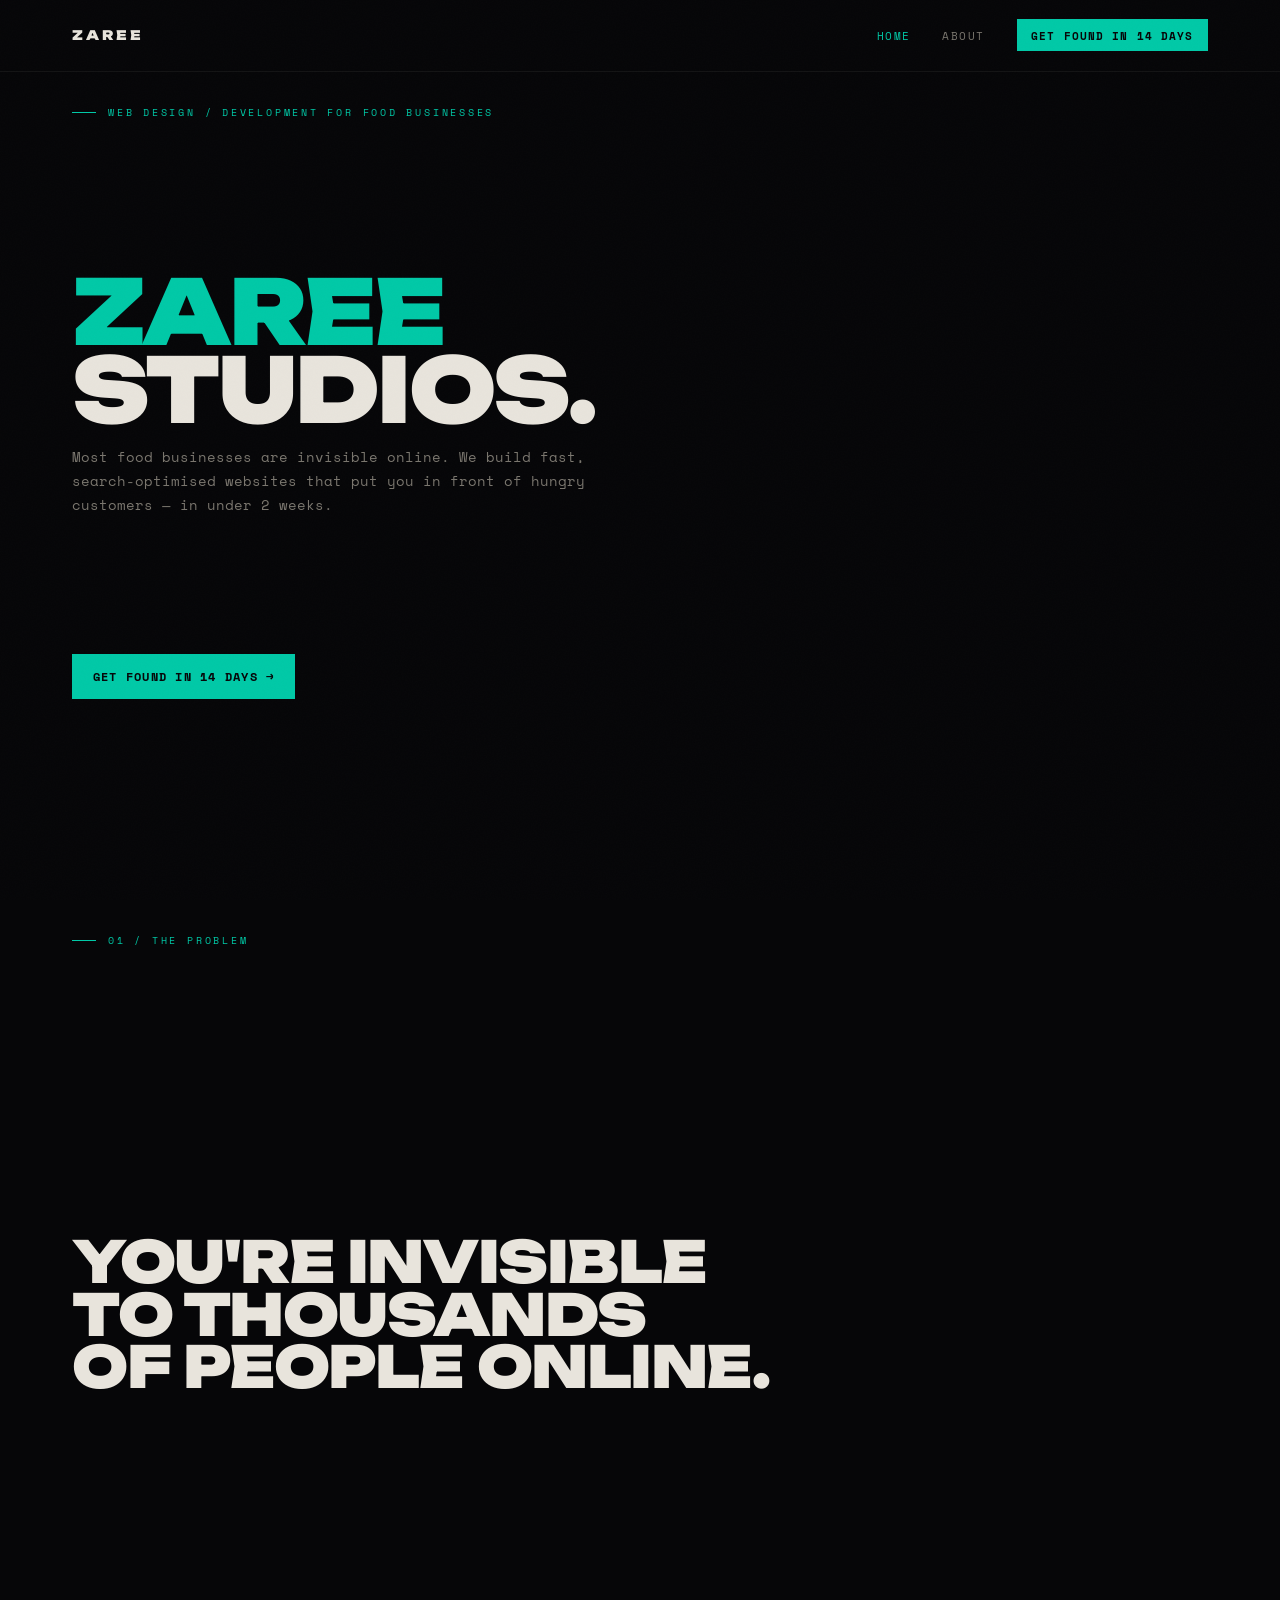
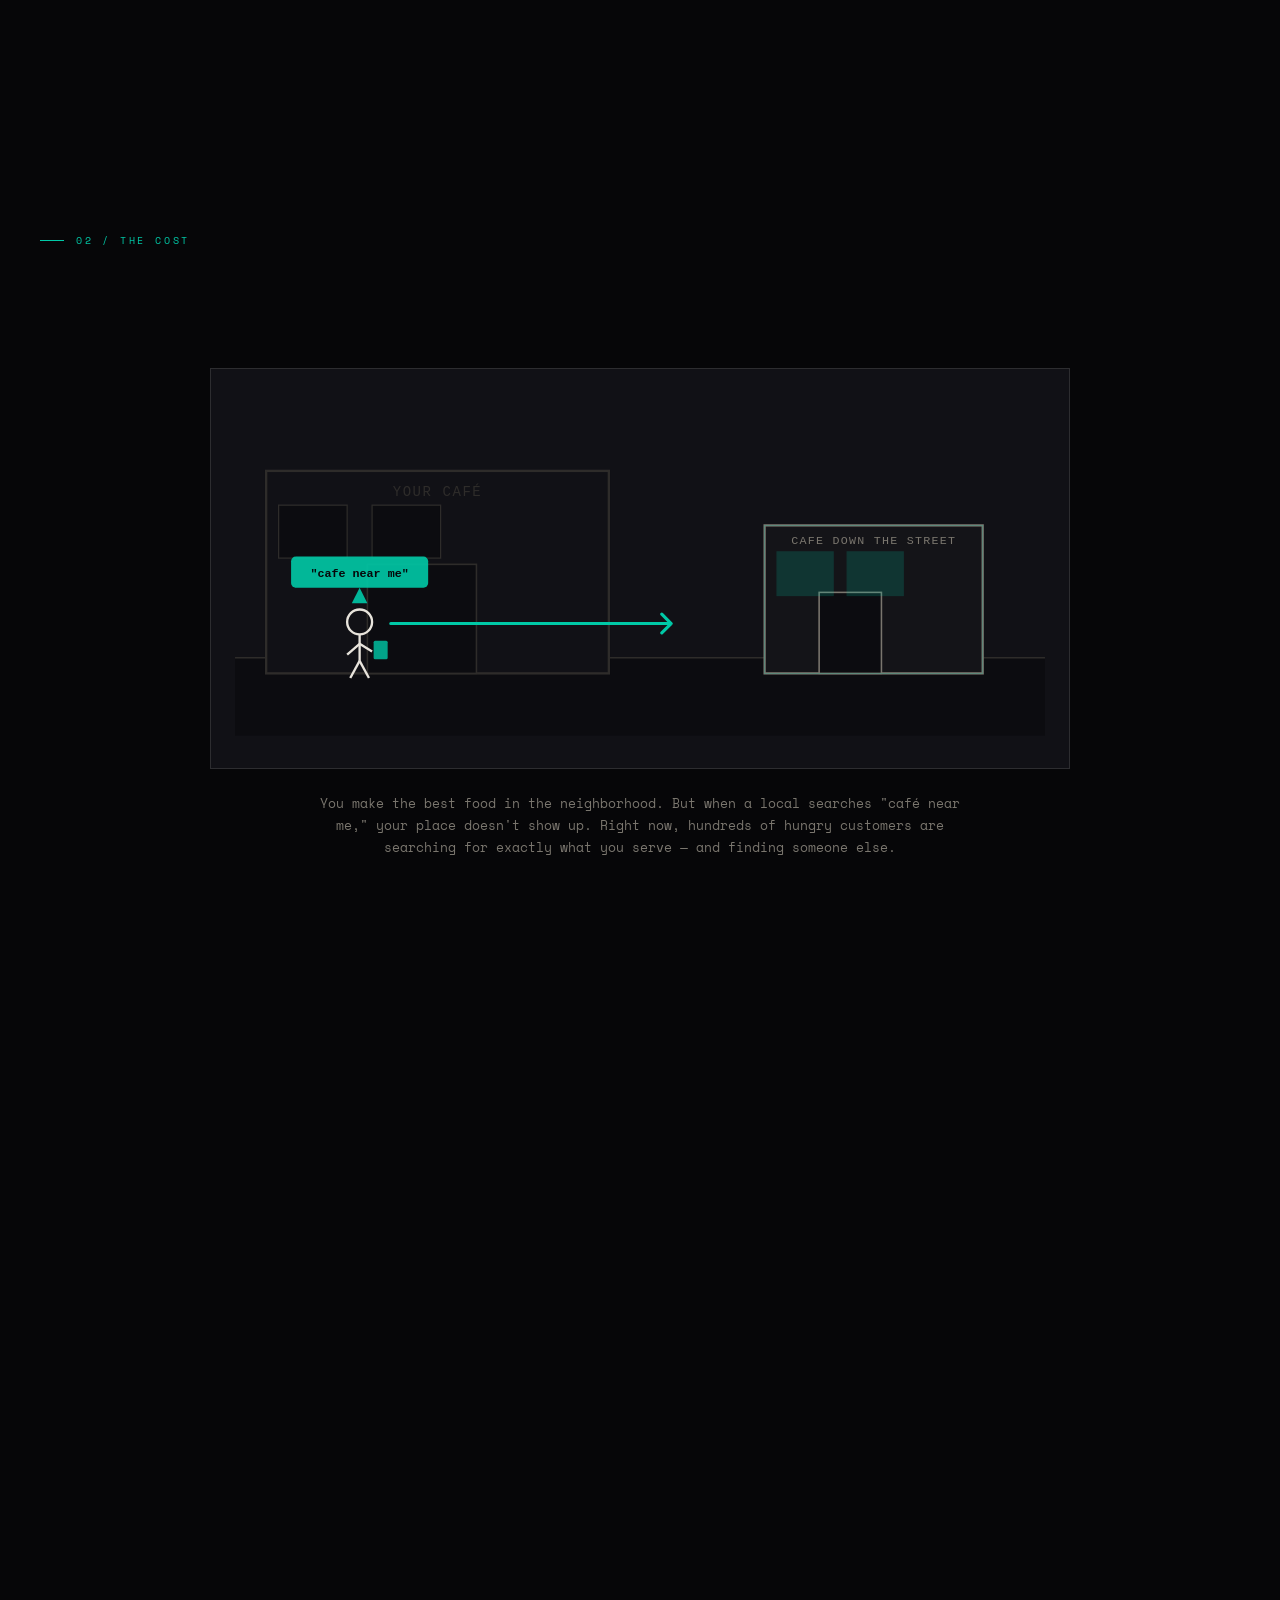
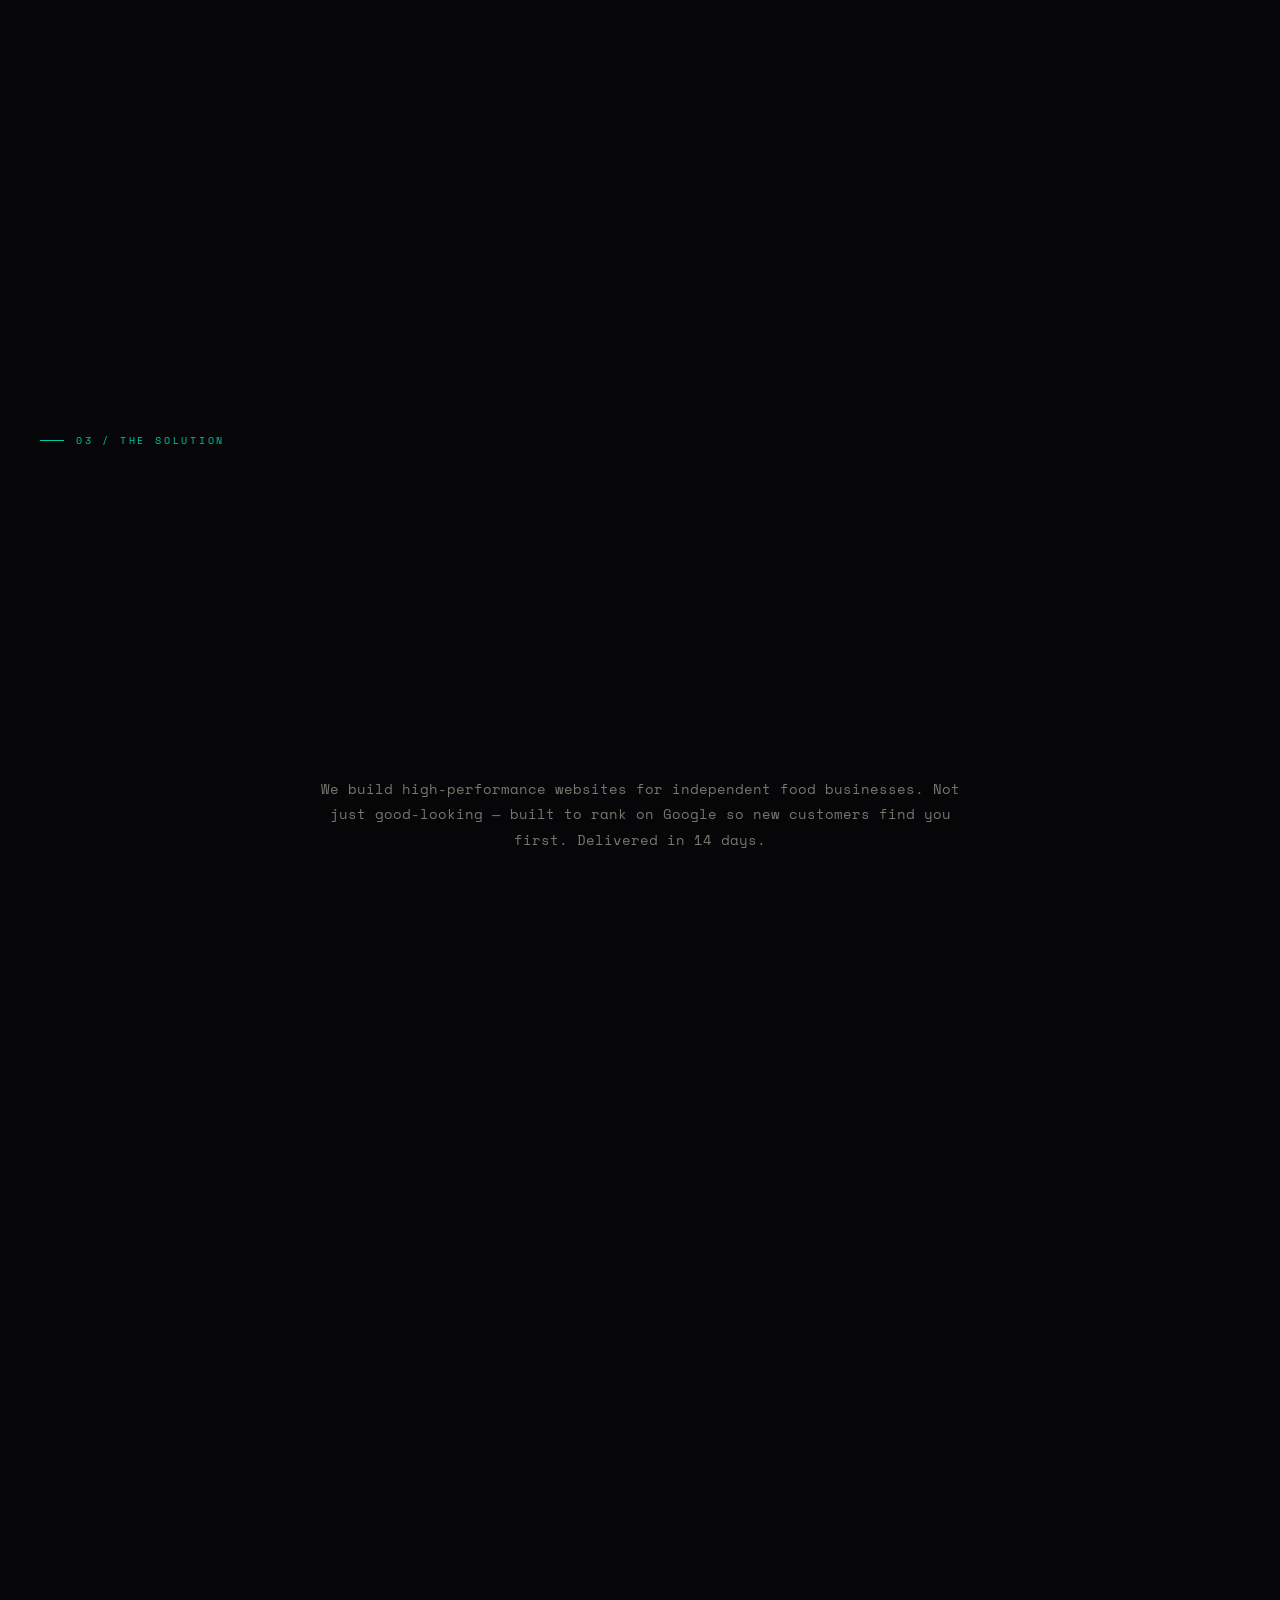
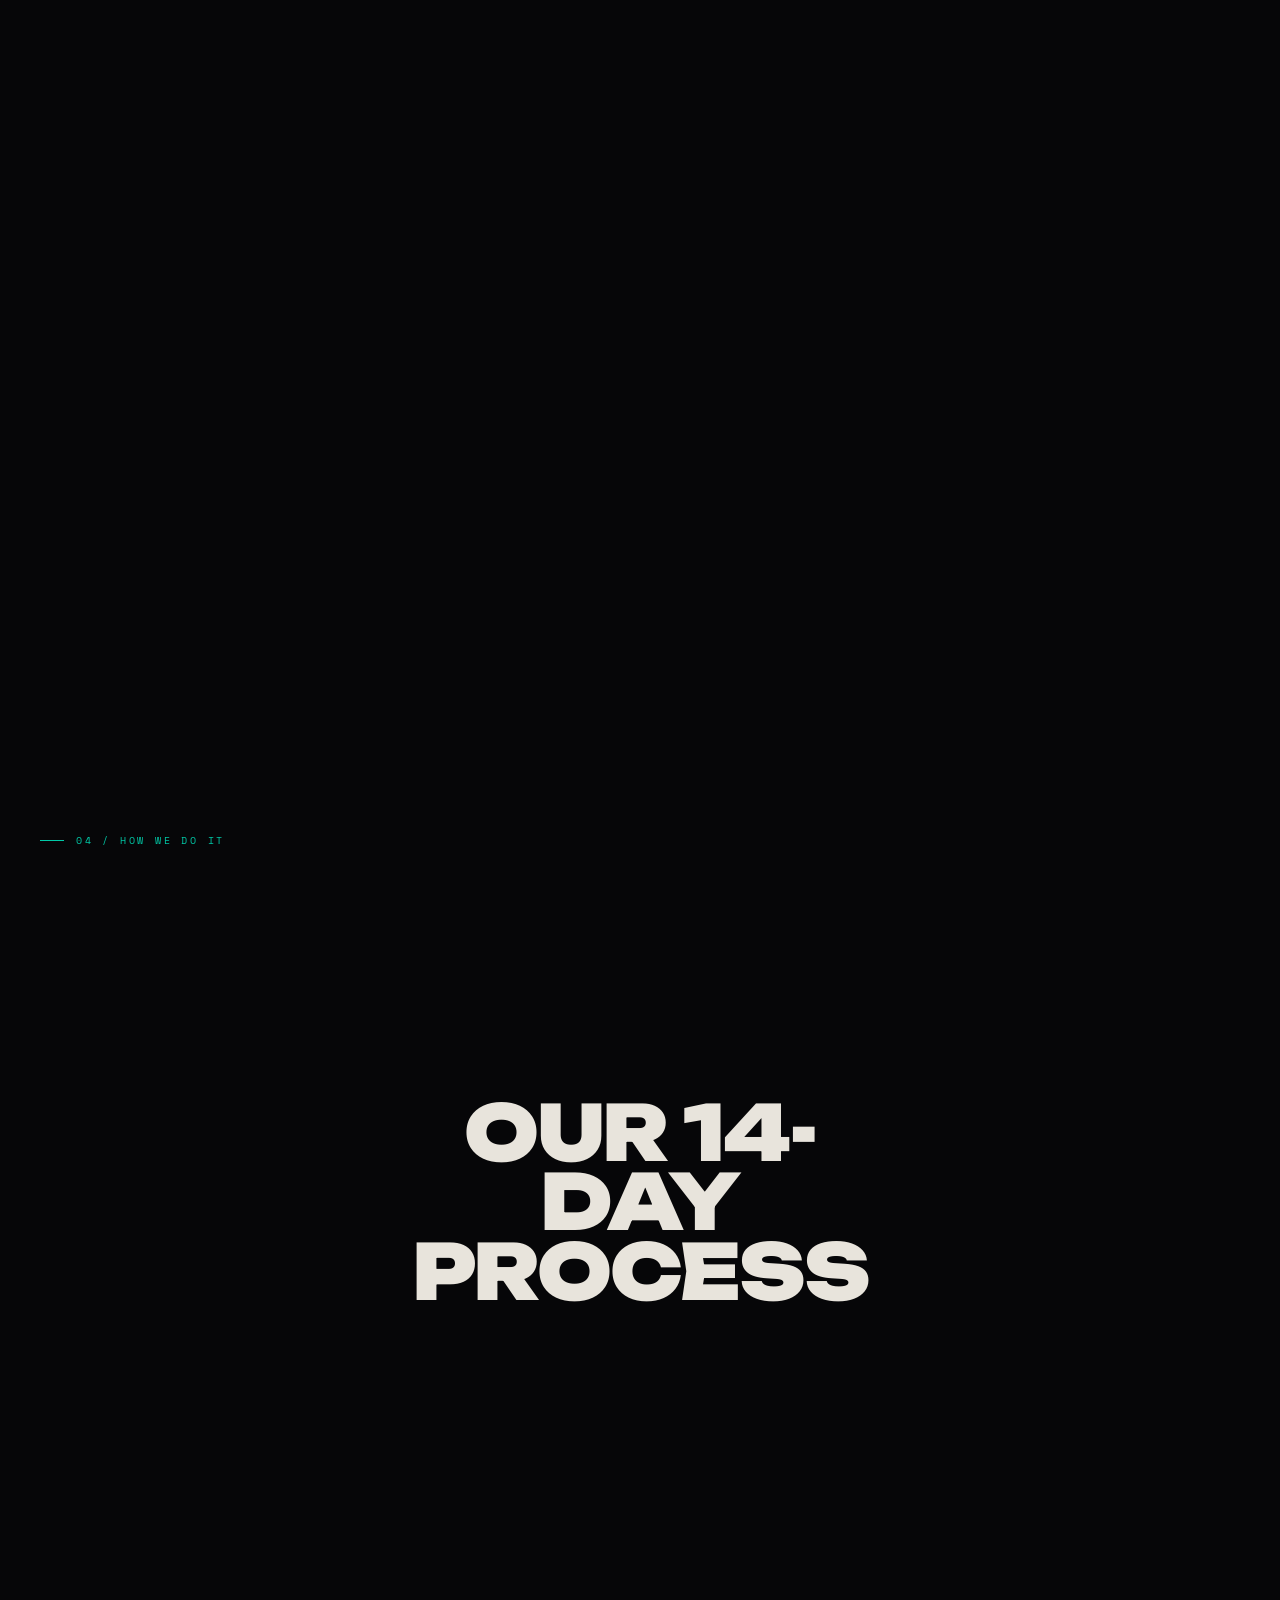
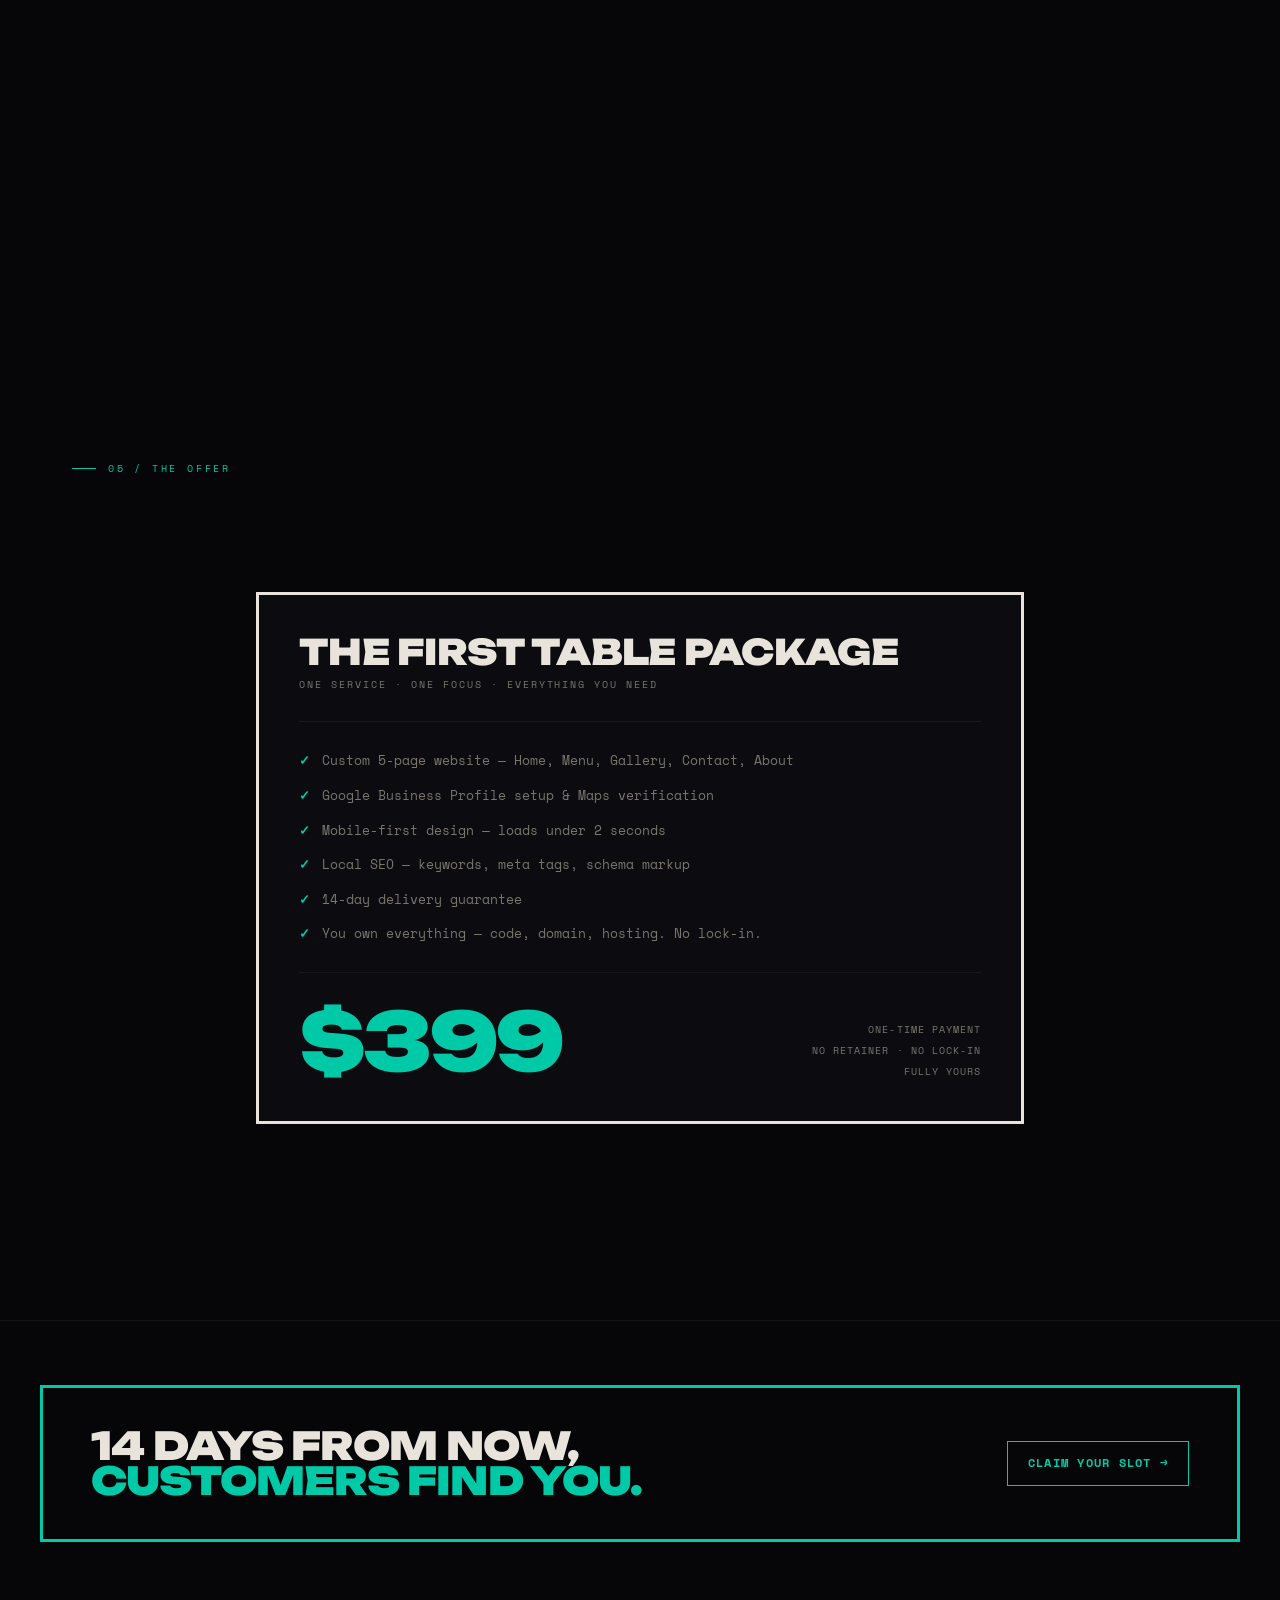
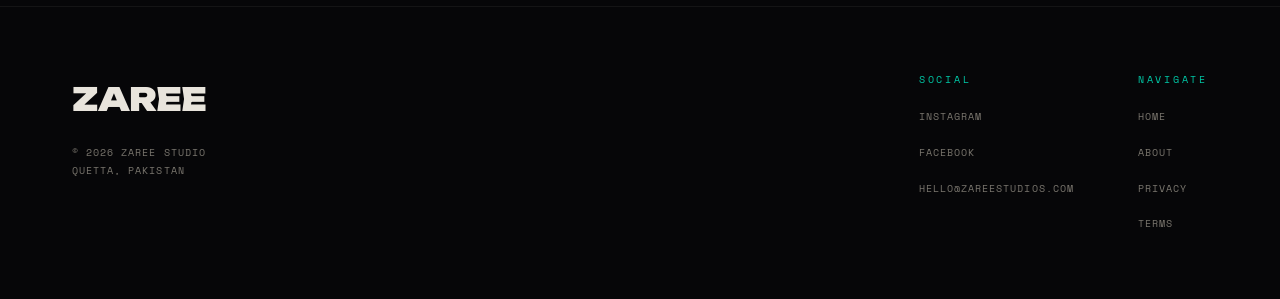
==== commit c579db8a: "Update footer" ====
--- a/index.html
+++ b/index.html
@@ -81,7 +81,7 @@
     <section
       class="scroll-section"
       id="street-section"
-      style="min-height:170vh;"
+      style="min-height:200vh;"
       aria-label="The cost of being invisible"
     >
       <div class="scroll-section__sticky" id="street-sticky">
@@ -246,7 +246,7 @@
     <section
       class="scroll-section"
       id="devlog-section"
-      style="min-height:350vh;"
+      style="min-height:500vh;"
       aria-label="Our 14-day process"
     >
       <div class="scroll-section__sticky" id="devlog-sticky">
@@ -410,6 +410,7 @@
         <ul class="footer__col-links">
           <li><a href="https://www.instagram.com/zareestudios/" class="footer__link" target="_blank" rel="noopener noreferrer">Instagram</a></li>
           <li><a href="https://www.facebook.com/profile.php?id=61572127582054" class="footer__link" target="_blank" rel="noopener noreferrer">Facebook</a></li>
+          <li><a href="mailto:hello@zareestudios.com" class="footer__link">hello@zareestudios.com</a></li>
         </ul>
       </nav>
 
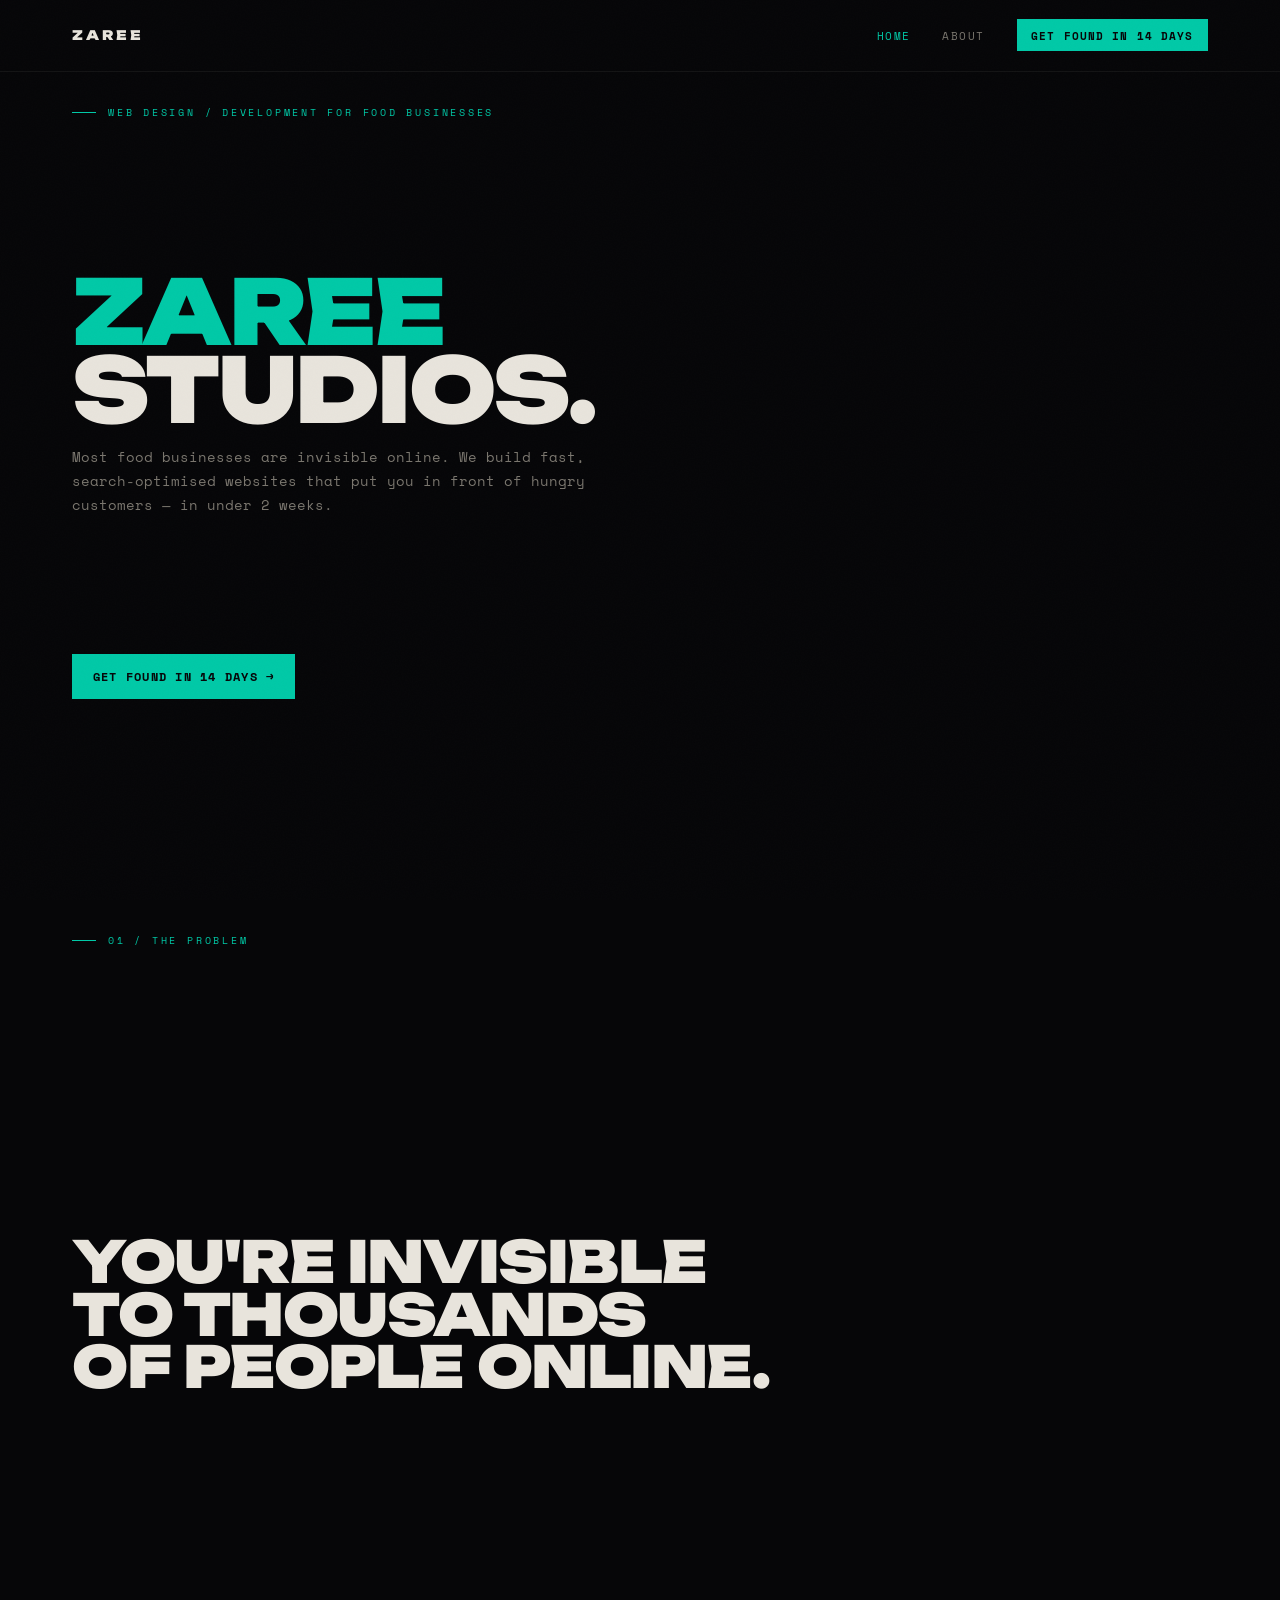
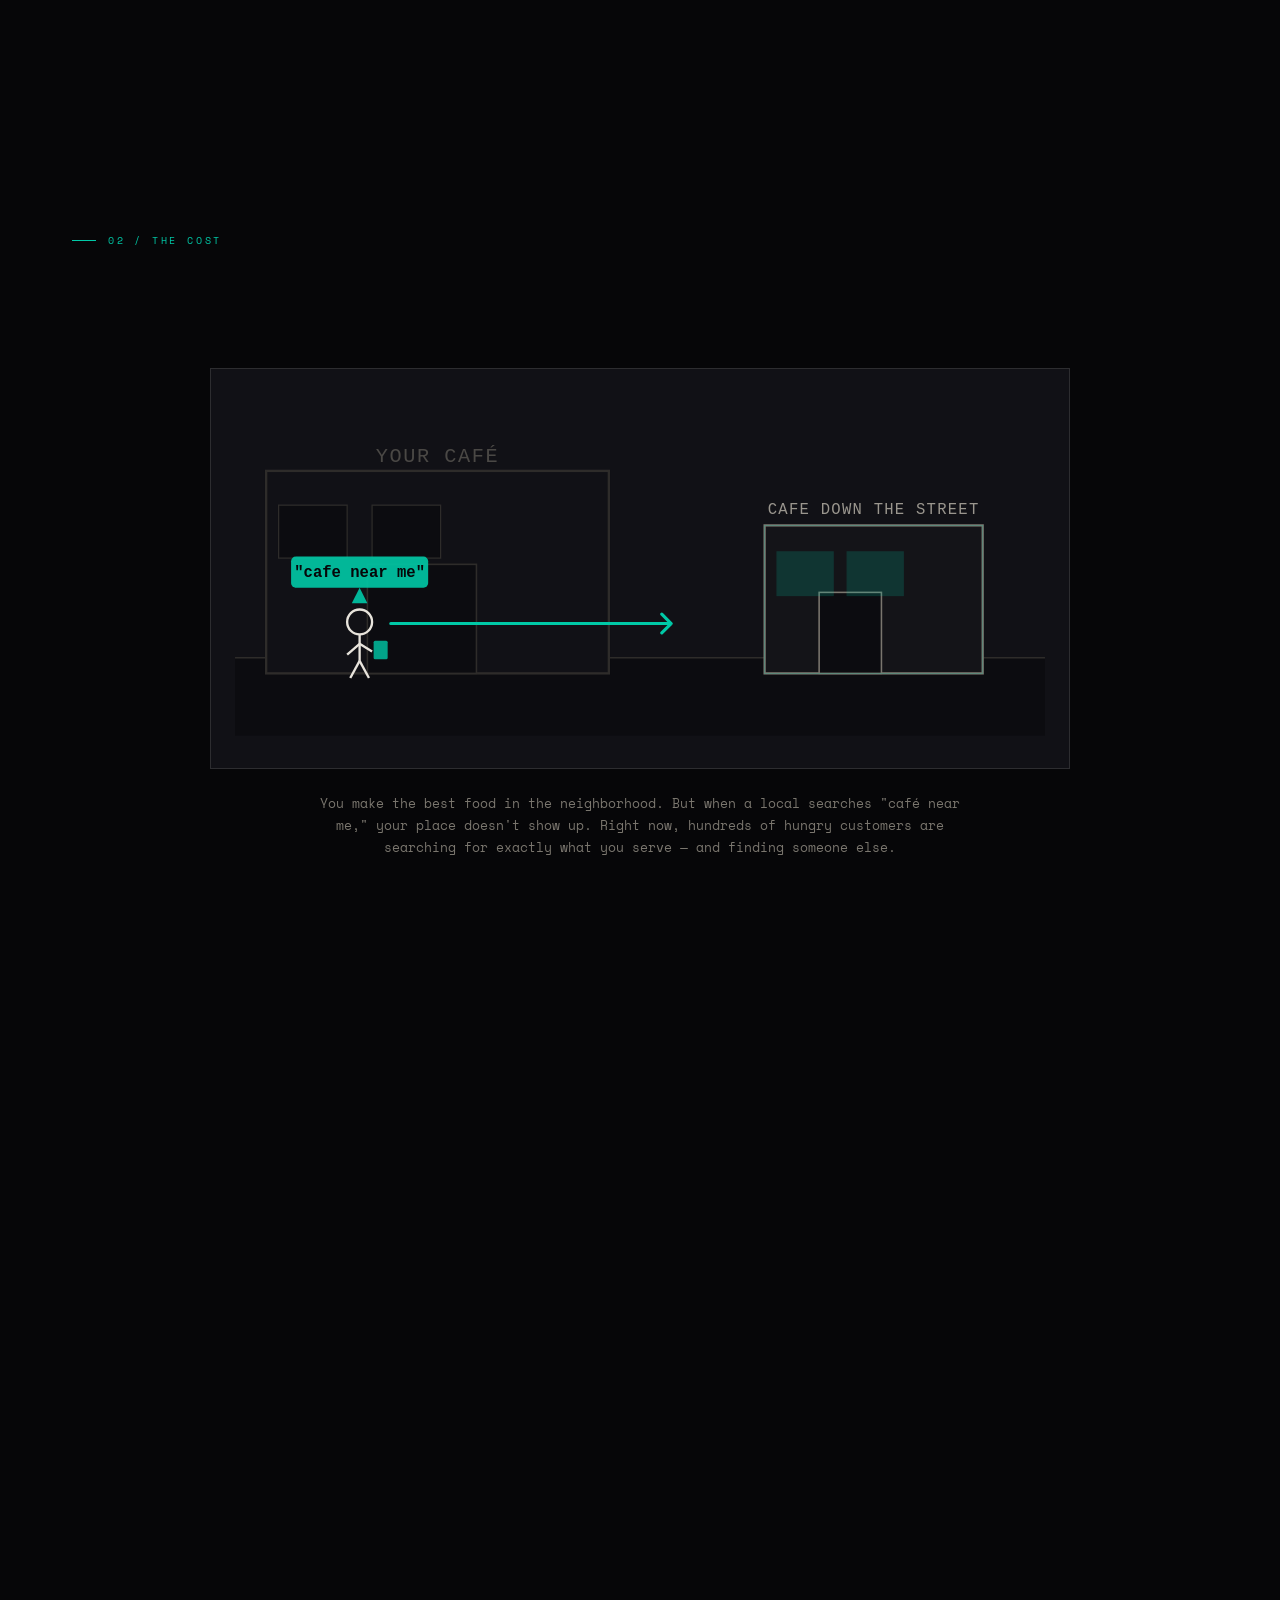
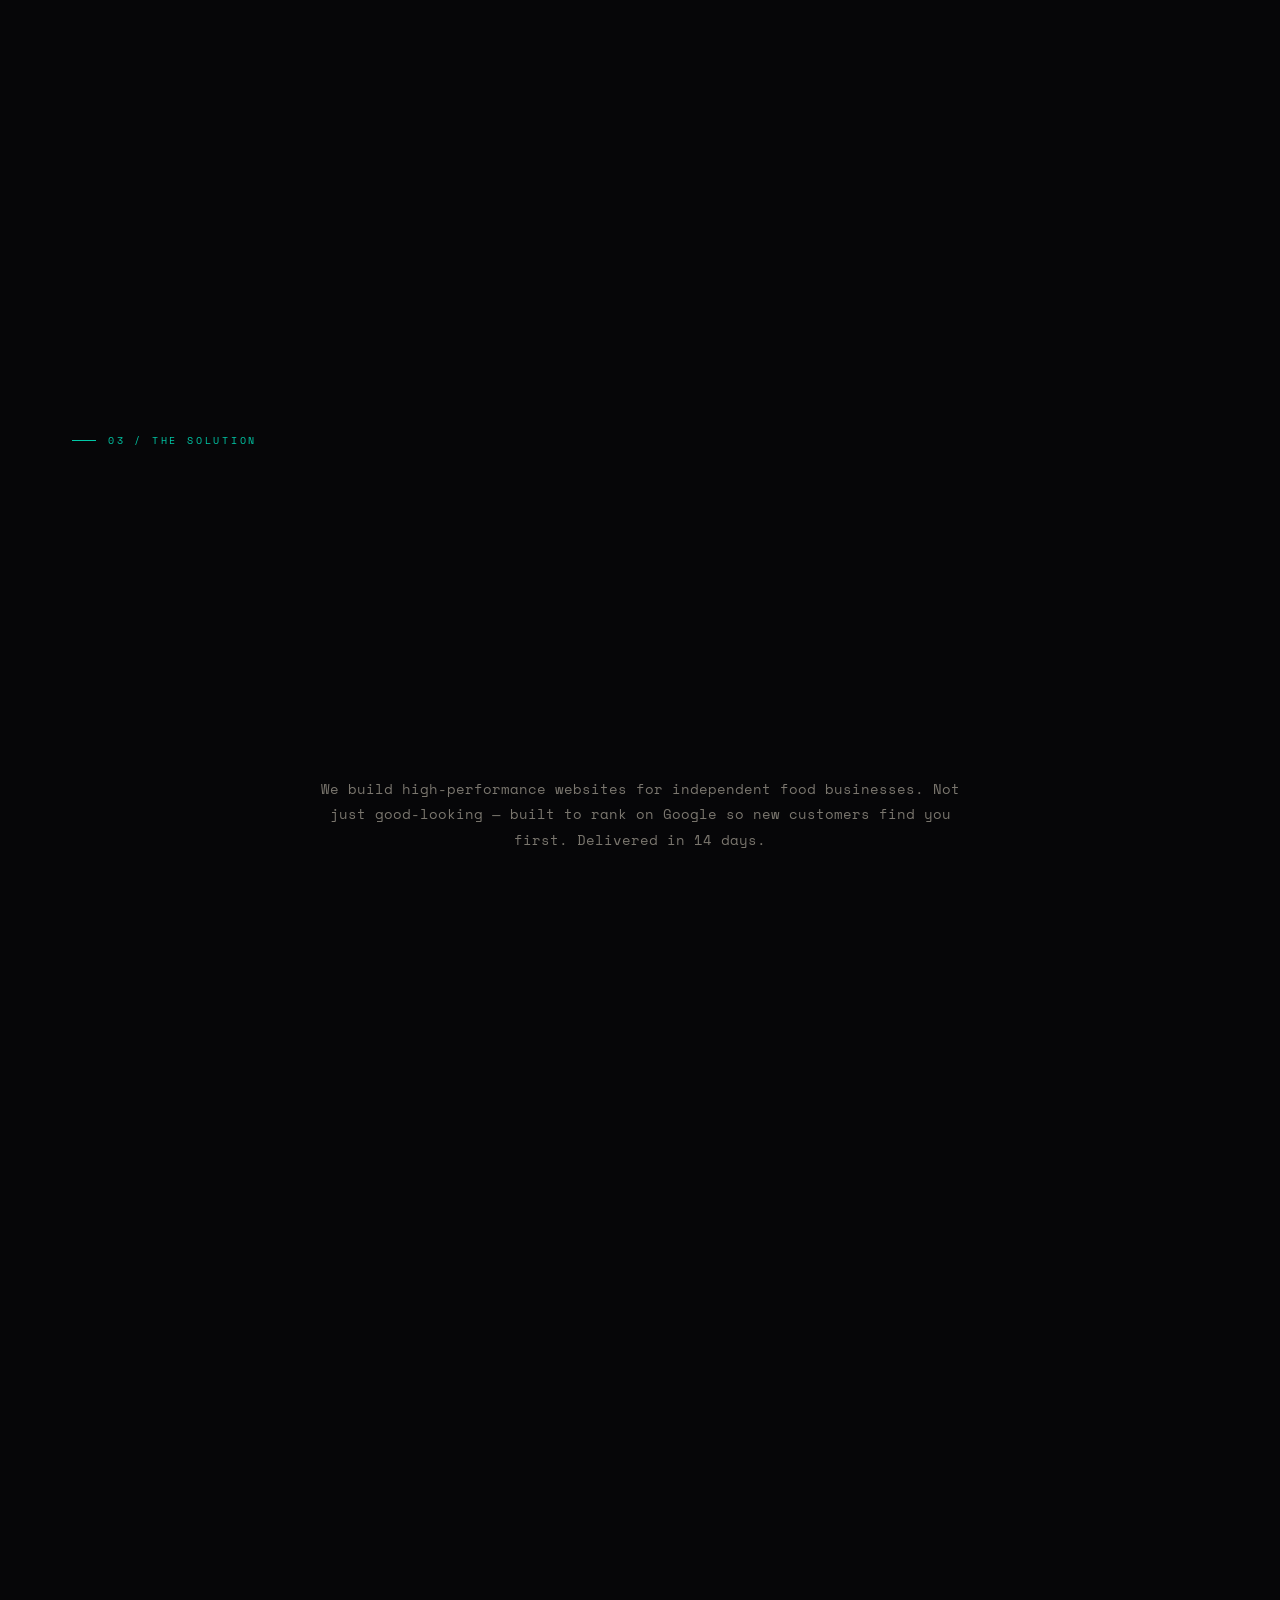
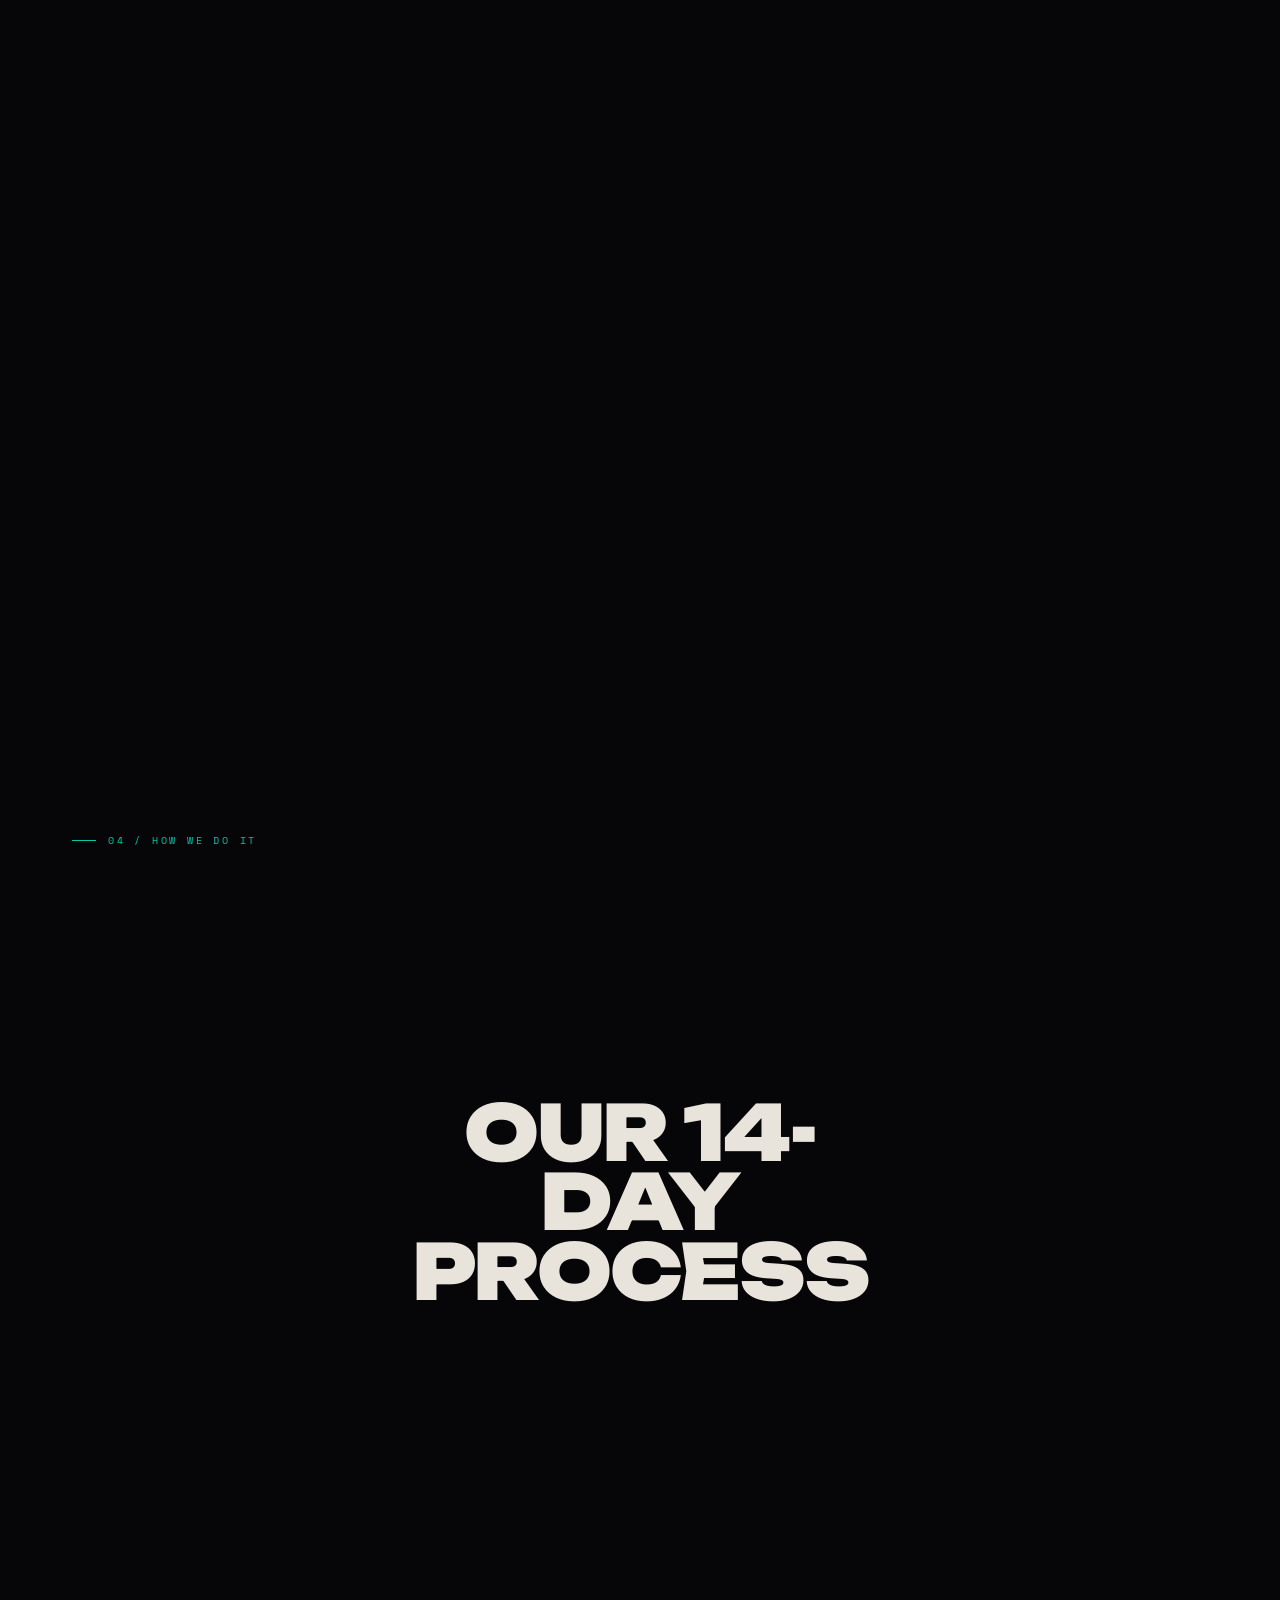
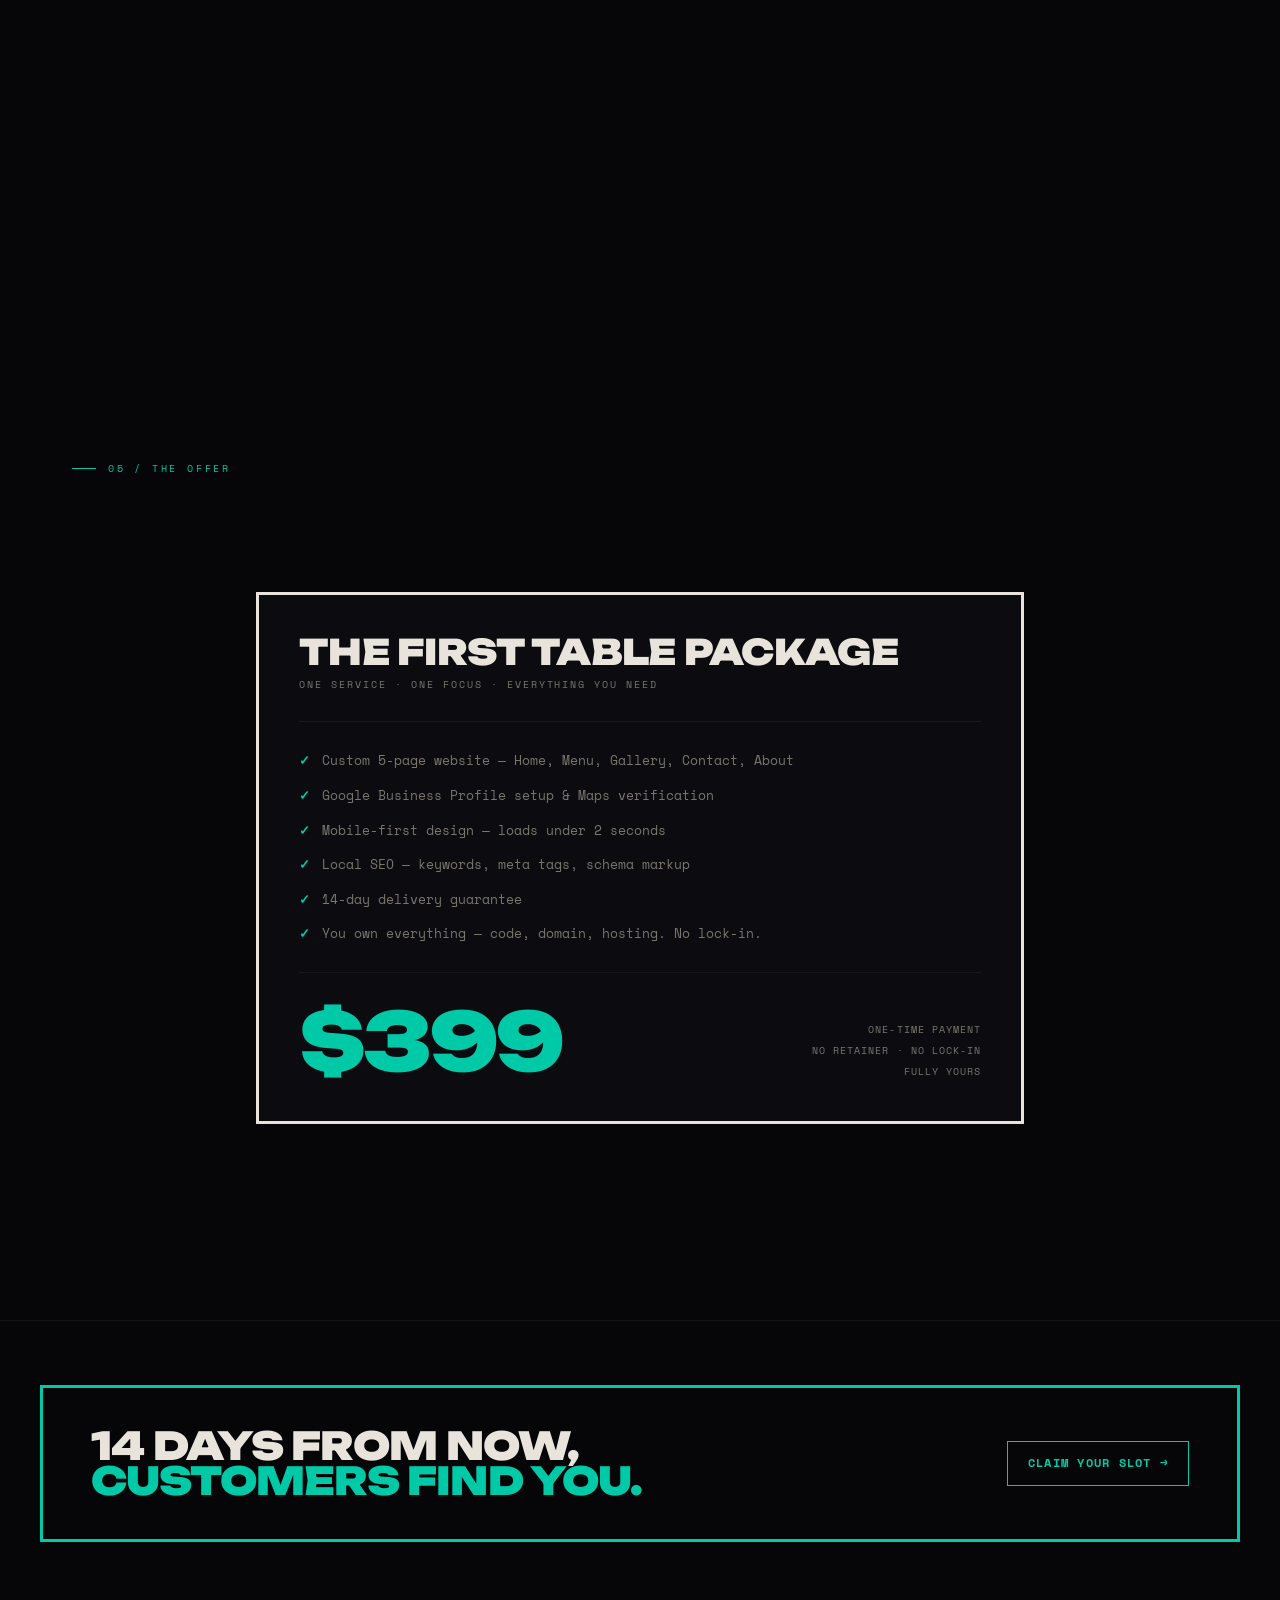
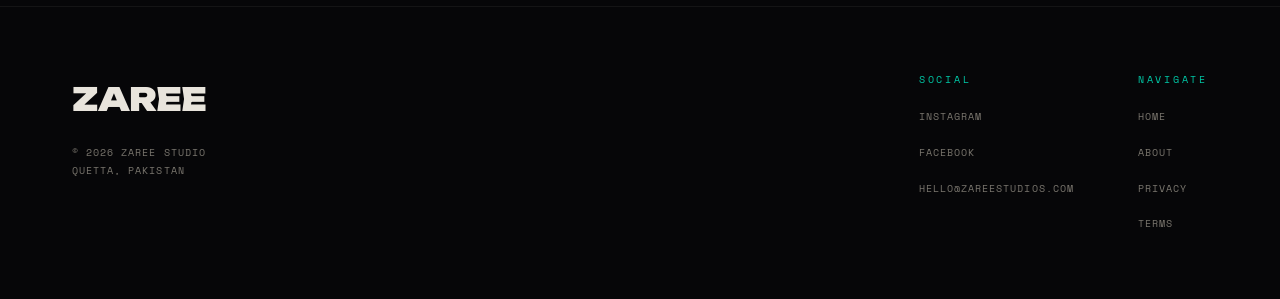
==== commit 8428a8e6: "Fix mobile responsiveness" ====
--- a/index.html
+++ b/index.html
@@ -101,12 +101,12 @@
                   <rect x="85" y="110" width="70" height="70" fill="#0C0C10" stroke="#2E2C2A" stroke-width="1"/>
                   <rect x="28" y="72" width="44" height="34" fill="#0C0C10" stroke="#2E2C2A" stroke-width="0.8"/>
                   <rect x="88" y="72" width="44" height="34" fill="#0C0C10" stroke="#2E2C2A" stroke-width="0.8"/>
-                  <text x="130" y="66" font-family="monospace" font-size="9" fill="#2E2C2A" text-anchor="middle" letter-spacing="1">YOUR CAFÉ</text>
+                  <text x="130" y="44" font-family="monospace" font-size="13" fill="#4A4845" text-anchor="middle" letter-spacing="1">YOUR CAFÉ</text>
                   <rect x="340" y="85" width="140" height="95" fill="#141418" stroke="#7A766E" stroke-width="1.5"/>
                   <rect x="375" y="128" width="40" height="52" fill="#0C0C10" stroke="#7A766E" stroke-width="1"/>
                   <rect x="348" y="102" width="36" height="28" fill="#00C9A7" opacity="0.18" stroke="#00C9A7" stroke-width="0.8"/>
                   <rect x="393" y="102" width="36" height="28" fill="#00C9A7" opacity="0.18" stroke="#00C9A7" stroke-width="0.8"/>
-                  <text x="410" y="97" font-family="monospace" font-size="7.5" fill="#7A766E" text-anchor="middle" letter-spacing="0.8">CAFE DOWN THE STREET</text>
+                  <text x="410" y="78" font-family="monospace" font-size="10" fill="#9A968E" text-anchor="middle" letter-spacing="0.8">CAFE DOWN THE STREET</text>
                   <rect x="340" y="85" width="140" height="95" fill="none" stroke="#00C9A7" stroke-width="0.5" opacity="0.3"/>
                   <circle cx="80" cy="147" r="8" fill="none" stroke="#E8E4DC" stroke-width="1.5"/>
                   <line x1="80" y1="155" x2="80" y2="172" stroke="#E8E4DC" stroke-width="1.5"/>
@@ -117,7 +117,7 @@
                   <rect x="89" y="159" width="9" height="12" rx="1" fill="#00C9A7" opacity="0.8"/>
                   <path d="M100 148 L280 148 L274 142 M280 148 L274 154" stroke="#00C9A7" stroke-width="2" fill="none" stroke-linecap="round" stroke-linejoin="round"/>
                   <rect x="36" y="105" width="88" height="20" rx="3" fill="#00C9A7" opacity="0.9"/>
-                  <text x="80" y="118" font-family="monospace" font-size="7.5" fill="#060608" text-anchor="middle" font-weight="700">"cafe near me"</text>
+                  <text x="80" y="118" font-family="monospace" font-size="10" fill="#060608" text-anchor="middle" font-weight="700">"cafe near me"</text>
                   <polygon points="80,125 75,135 85,135" fill="#00C9A7" opacity="0.9"/>
                 </svg>
               </div>
@@ -141,12 +141,12 @@
                   <rect x="85" y="110" width="70" height="70" fill="#0C0C10" stroke="#2E2C2A" stroke-width="1"/>
                   <rect x="28" y="72" width="44" height="34" fill="#0C0C10" stroke="#2E2C2A" stroke-width="0.8"/>
                   <rect x="88" y="72" width="44" height="34" fill="#0C0C10" stroke="#2E2C2A" stroke-width="0.8"/>
-                  <text x="130" y="66" font-family="monospace" font-size="9" fill="#2E2C2A" text-anchor="middle" letter-spacing="1">YOUR CAFÉ</text>
+                  <text x="130" y="44" font-family="monospace" font-size="13" fill="#4A4845" text-anchor="middle" letter-spacing="1">YOUR CAFÉ</text>
                   <rect x="340" y="85" width="140" height="95" fill="#141418" stroke="#7A766E" stroke-width="1.5"/>
                   <rect x="375" y="128" width="40" height="52" fill="#0C0C10" stroke="#7A766E" stroke-width="1"/>
                   <rect x="348" y="102" width="36" height="28" fill="#00C9A7" opacity="0.18" stroke="#00C9A7" stroke-width="0.8"/>
                   <rect x="393" y="102" width="36" height="28" fill="#00C9A7" opacity="0.18" stroke="#00C9A7" stroke-width="0.8"/>
-                  <text x="410" y="97" font-family="monospace" font-size="7.5" fill="#7A766E" text-anchor="middle" letter-spacing="0.8">CAFE DOWN THE STREET</text>
+                  <text x="410" y="78" font-family="monospace" font-size="10" fill="#9A968E" text-anchor="middle" letter-spacing="0.8">CAFE DOWN THE STREET</text>
                   <rect x="340" y="85" width="140" height="95" fill="none" stroke="#00C9A7" stroke-width="0.5" opacity="0.3"/>
                   <circle cx="315" cy="147" r="8" fill="none" stroke="#E8E4DC" stroke-width="1.5"/>
                   <line x1="315" y1="155" x2="315" y2="172" stroke="#E8E4DC" stroke-width="1.5"/>
@@ -220,20 +220,18 @@
 
           <!-- Stage 3: After -->
           <div class="stage" id="ss-stage-2">
-            <div class="search-scene">
-              <div class="search-card">
-                <div class="search-bar">
-                  <span class="search-bar__icon">🔍</span>
-                  <span class="search-bar__query">"cafes near me"</span>
+            <div class="search-card">
+              <div class="search-bar">
+                <span class="search-bar__icon">🔍</span>
+                <span class="search-bar__query">"cafes near me"</span>
+              </div>
+              <div class="search-result search-result--ranked">
+                <div class="search-result__rank search-result__rank--verified">
+                  #1 · VERIFIED ✓
                 </div>
-                <div class="search-result search-result--ranked">
-                  <div class="search-result__rank search-result__rank--verified">
-                    #1 · VERIFIED ✓
-                  </div>
-                  <div class="search-result__name">Your Café</div>
-                  <div class="search-result__rating">4.9 ★ · 89 reviews</div>
-                  <div class="search-result__url">yourcafe.com · fast · mobile-ready · ranked</div>
-                </div>
+                <div class="search-result__name">Your Café</div>
+                <div class="search-result__rating">4.9 ★ · 89 reviews</div>
+                <div class="search-result__url">yourcafe.com · fast · mobile-ready · ranked</div>
               </div>
             </div>
           </div>
@@ -404,26 +402,28 @@
         <p class="footer__copy">© 2026 Zaree Studio<br>Quetta, Pakistan</p>
       </div>
 
-      <!-- Social -->
-      <nav class="footer__col" aria-label="Social media">
-        <p class="footer__col-label">Social</p>
-        <ul class="footer__col-links">
-          <li><a href="https://www.instagram.com/zareestudios/" class="footer__link" target="_blank" rel="noopener noreferrer">Instagram</a></li>
-          <li><a href="https://www.facebook.com/profile.php?id=61572127582054" class="footer__link" target="_blank" rel="noopener noreferrer">Facebook</a></li>
-          <li><a href="mailto:hello@zareestudios.com" class="footer__link">hello@zareestudios.com</a></li>
-        </ul>
-      </nav>
-
-      <!-- Navigate -->
-      <nav class="footer__col" aria-label="Footer navigation">
-        <p class="footer__col-label">Navigate</p>
-        <ul class="footer__col-links">
-          <li><a href="index.html" class="footer__link">Home</a></li>
-          <li><a href="about.html" class="footer__link">About</a></li>
-          <li><a href="privacy.html" class="footer__link">Privacy</a></li>
-          <li><a href="terms.html" class="footer__link">Terms</a></li>
-        </ul>
-      </nav>
+      <div class="footer__right">
+        <!-- Social -->
+        <nav class="footer__col" aria-label="Social media">
+          <p class="footer__col-label">Social</p>
+          <ul class="footer__col-links">
+            <li><a href="https://www.instagram.com/zareestudios/" class="footer__link" target="_blank" rel="noopener noreferrer">Instagram</a></li>
+            <li><a href="https://www.facebook.com/profile.php?id=61572127582054" class="footer__link" target="_blank" rel="noopener noreferrer">Facebook</a></li>
+            <li><a href="mailto:hello@zareestudios.com" class="footer__link">hello@zareestudios.com</a></li>
+          </ul>
+        </nav>
+
+        <!-- Navigate -->
+        <nav class="footer__col" aria-label="Footer navigation">
+          <p class="footer__col-label">Navigate</p>
+          <ul class="footer__col-links">
+            <li><a href="index.html" class="footer__link">Home</a></li>
+            <li><a href="about.html" class="footer__link">About</a></li>
+            <li><a href="privacy.html" class="footer__link">Privacy</a></li>
+            <li><a href="terms.html" class="footer__link">Terms</a></li>
+          </ul>
+        </nav>
+      </div>
 
     </div>
   </footer>
--- a/assets/css/style.css
+++ b/assets/css/style.css
@@ -209,7 +209,7 @@
    to match where .container eyebrows land (below nav). */
 .scroll-section__sticky .eyebrow {
   top: calc(var(--nav-height) + var(--space-md));
-  left: 0;
+  /* left: 0; */
 }
 
 /* Body text */
@@ -281,7 +281,9 @@
 }
 
 @media (max-width: 768px) {
-  .container { padding: var(--space-md) var(--space-sm); }
+  .eyebrow {
+    width: calc(100vw - 4rem);
+  }
 }
 
 
@@ -750,22 +752,31 @@
   font-size: 0.9rem;
 }
 
+@media (max-width: 768px) {
+  .street-scene {
+    width: 100%;
+  }
+
+  .scene-body,
+  .scene-body--stage {
+    width: 100%;
+    font-size: 1rem;
+    line-height: 1.85;
+  }
+
+  .scene-svg-wrapper {
+    padding: 0.75rem;
+  }
+}
+
 /* ===== SEARCH SWAP SECTION ===== */
 
 /* Wrapper that constrains card + caption together — mirrors .street-scene pattern */
-.search-scene {
-  width: min(72vw, 860px);
-}
-
-.search-scene .search-card {
-  width: 100%;
-}
-
 .search-card {
   width: min(72vw, 860px);
   background: var(--background-raised);
   border: 1px solid var(--border-moderate);
-  padding: 2rem 2.5rem;
+  padding: 1.5rem 2rem;
 }
 
 .search-bar {
@@ -830,6 +841,7 @@
   font-size: 0.62rem;
   color: var(--accent);
   letter-spacing: 0.05em;
+  width: 80%;
 }
 
 .search-result__miss {
@@ -851,6 +863,14 @@
   text-transform: uppercase;
   margin-bottom: 2rem;
   line-height: 1;
+}
+
+@media (max-width: 768px) {
+  .search-card { 
+    width: calc(100vw - 4rem);
+  }
+
+  .scene-body--stage { width: 80vw; }
 }
 
 /* ===== PROCESS / DEVLOG SECTION ===== */
@@ -881,7 +901,7 @@
   min-height: 52vh;
   background: var(--background-raised);
   border: 1px solid var(--border-moderate);
-  padding: 2.5rem 3rem;
+  padding: 1.5rem 2rem;
 }
 
 .devlog-card__day {
@@ -929,6 +949,12 @@
   content: '✓';
   color: var(--accent);
   flex-shrink: 0;
+}
+
+@media (max-width: 768px) {
+  .devlog-card { 
+    width: calc(100vw - 4rem);
+  }
 }
 
 /* Terminal window */
@@ -1054,6 +1080,10 @@
 
 .project-complete.is-visible { opacity: 1; }
 
+@media (max-width: 768px) {
+  .tech-boxes { grid-template-columns: 1fr; }
+}
+
 /* ===== PACKAGE CARD ===== */
 .package-card {
   border: 3px solid var(--text-primary);
@@ -1137,10 +1167,26 @@
   text-align: right;
 }
 
+@media (max-width: 600px) {
+  .package-card {
+    width: calc(100vw - (var(--space-md) * 2));
+    padding: 1.75rem;
+  }
+
+  .package-card__price-row {
+    flex-direction: column;
+    align-items: flex-start;
+  }
+
+  .package-card__price-note {
+    text-align: left;
+  }
+}
+
 /* ===== CTA STRIP ===== */
 .cta-strip {
   margin: var(--space-lg) 0 0;
-  padding: var(--space-lg) 0 0;
+  padding: var(--space-lg) var(--space-sm) 0;
   border-top: 1px solid var(--border-subtle);
 }
 
@@ -1214,6 +1260,12 @@
   flex-direction: column;
   gap: var(--space-sm);
   flex: 1;
+}
+
+.footer__right {
+  display: flex;
+  gap: var(--space-lg);
+
 }
 
 .footer__logo {
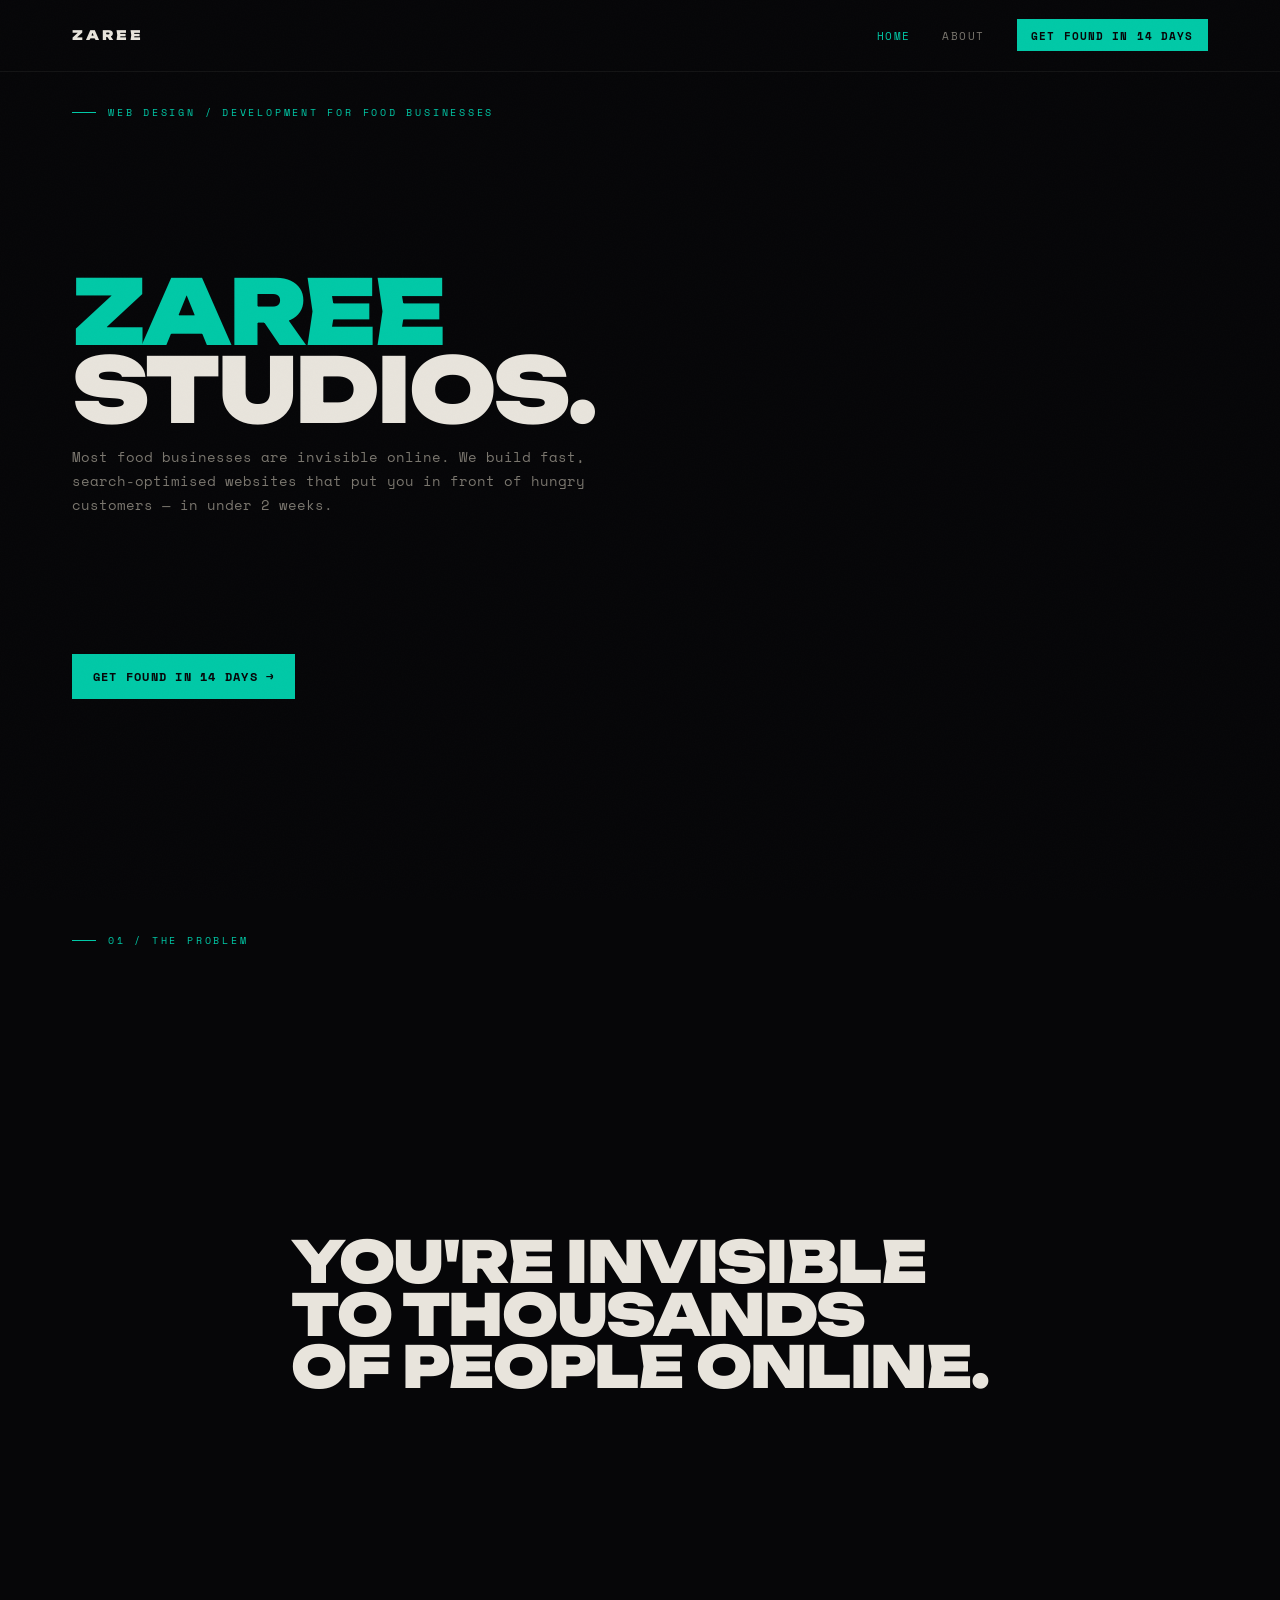
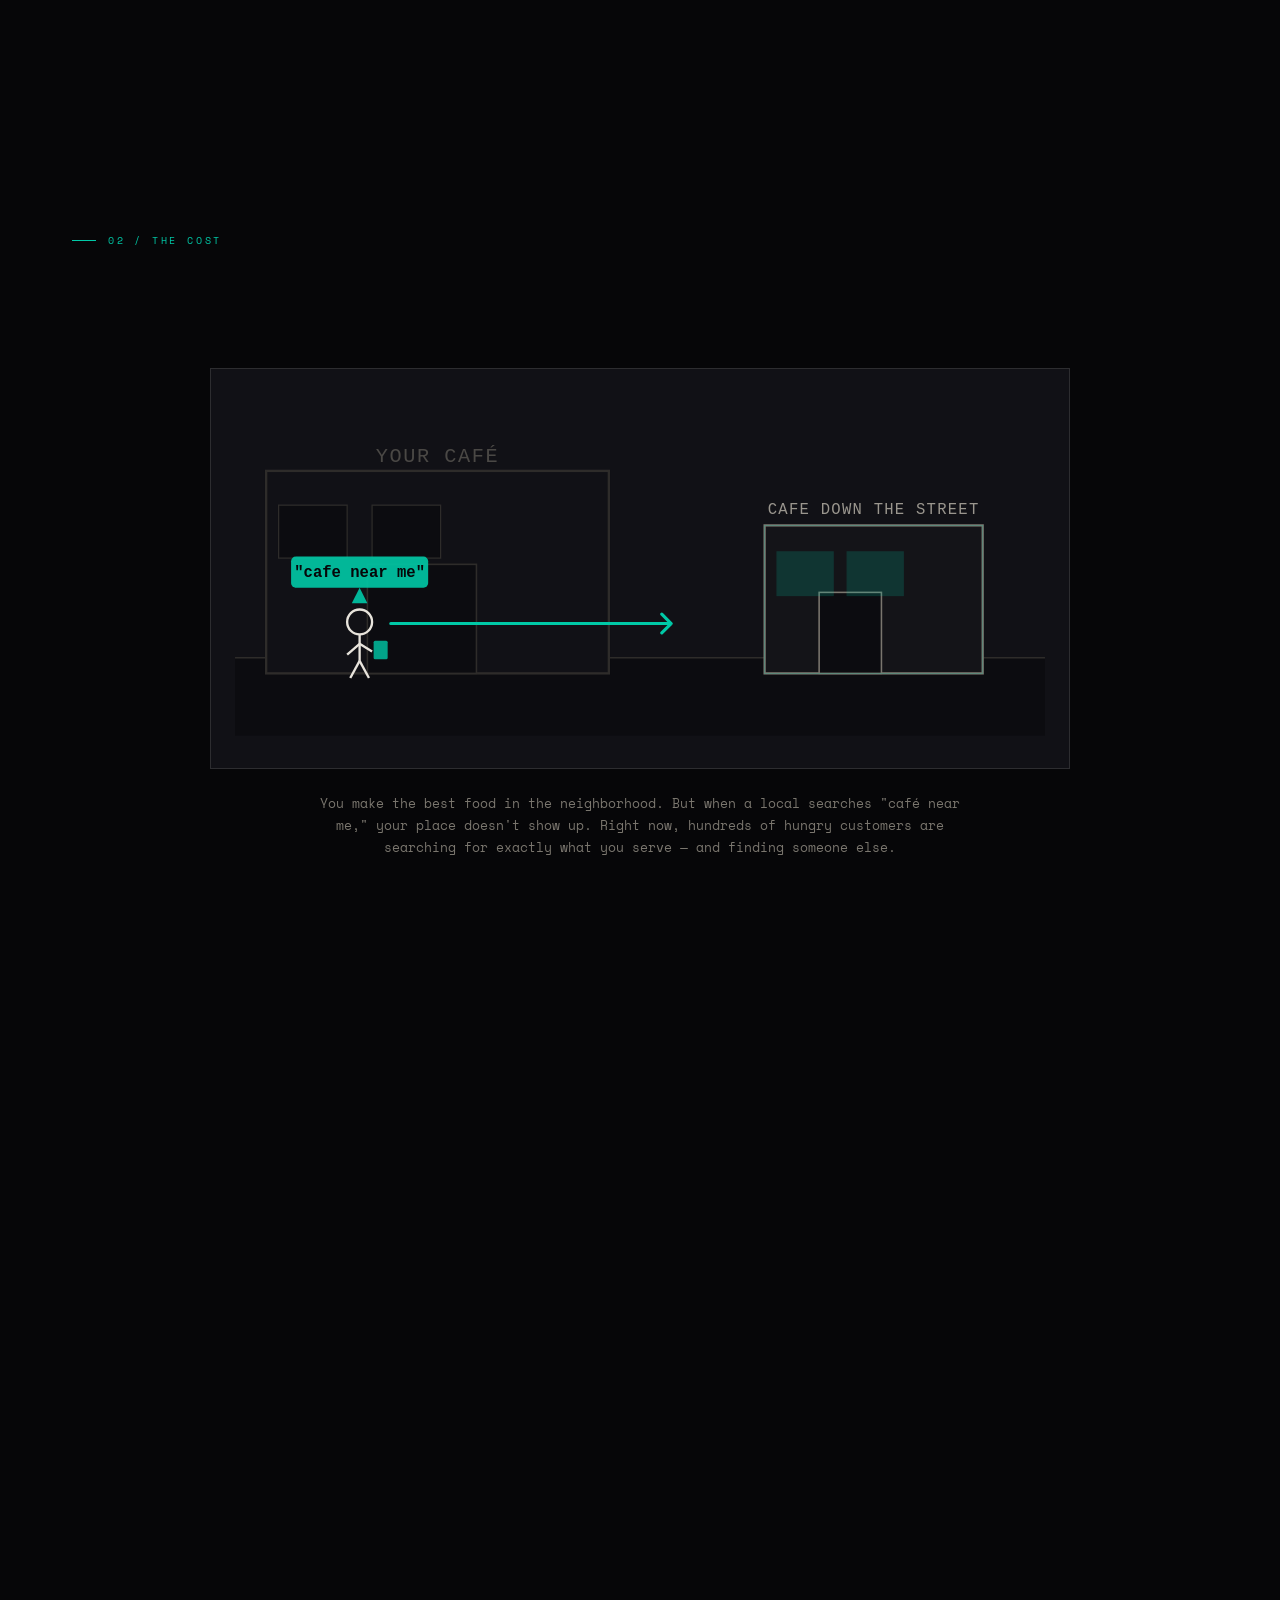
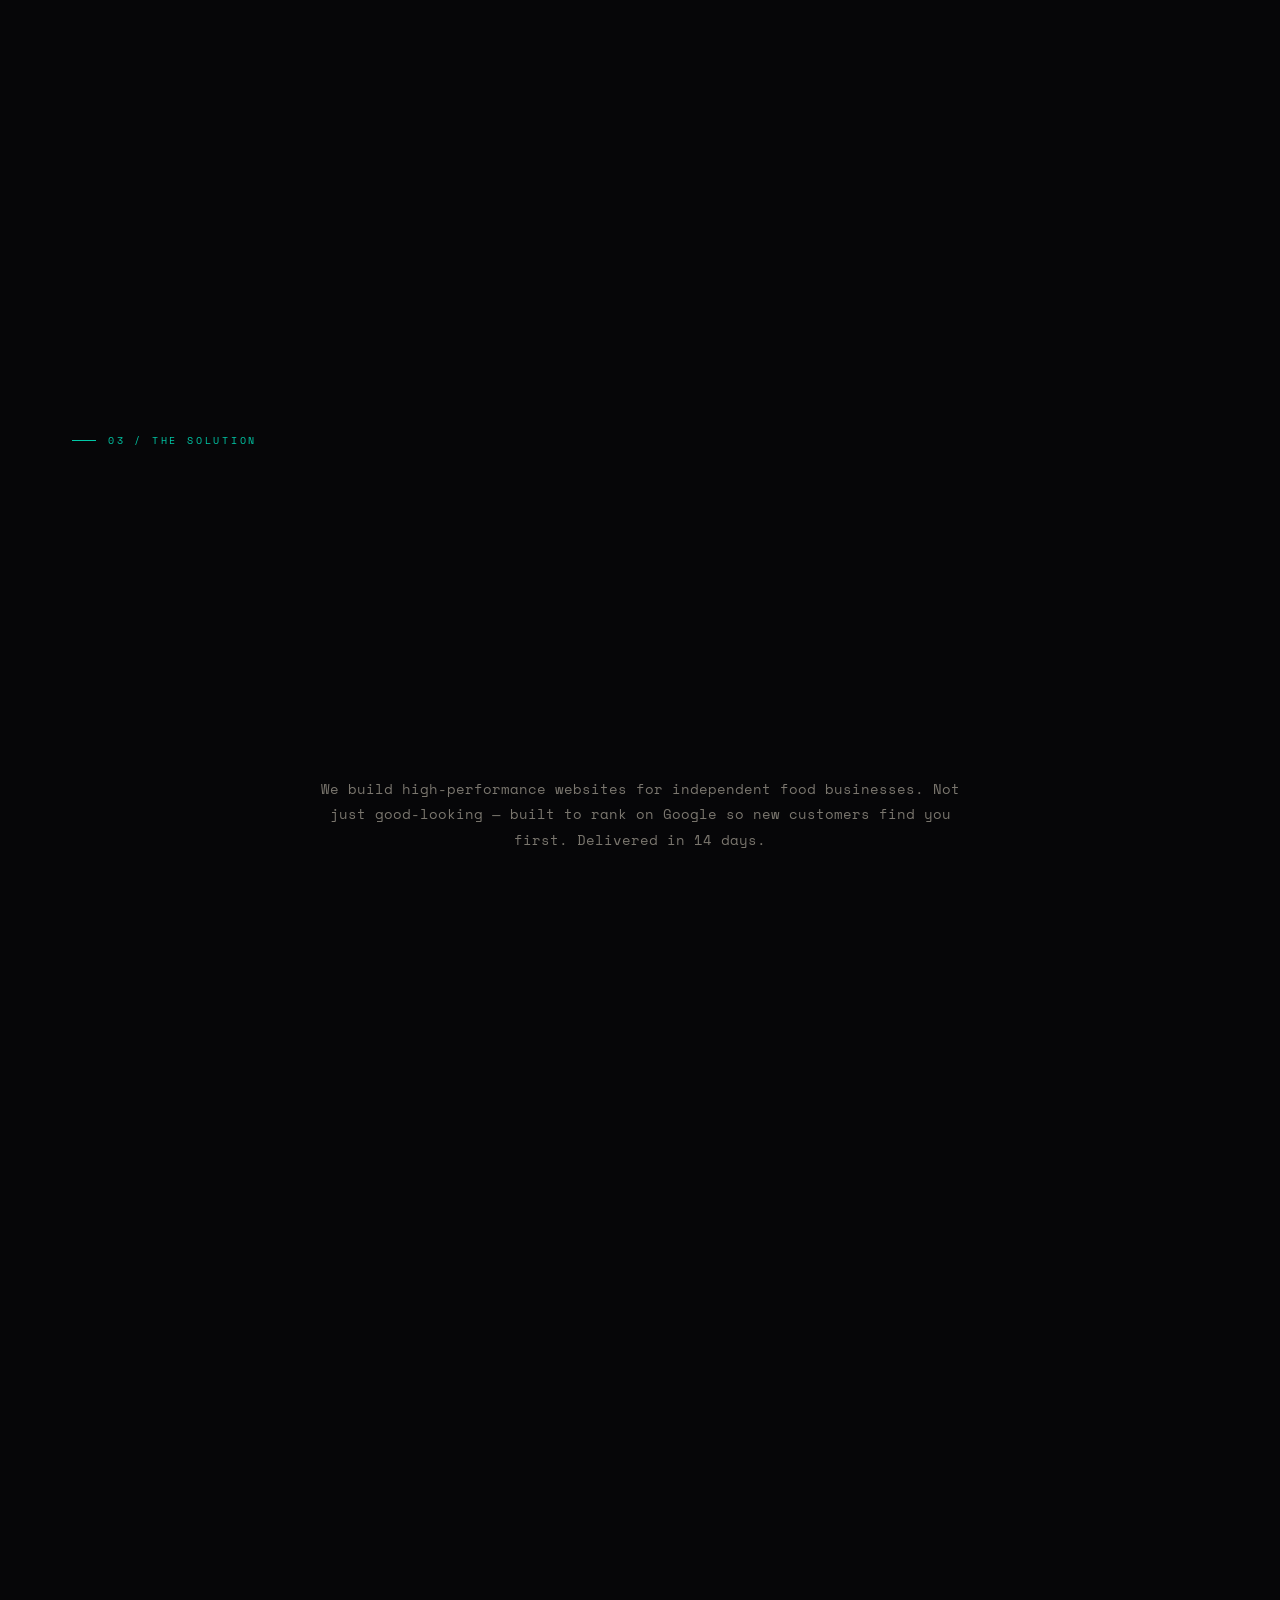
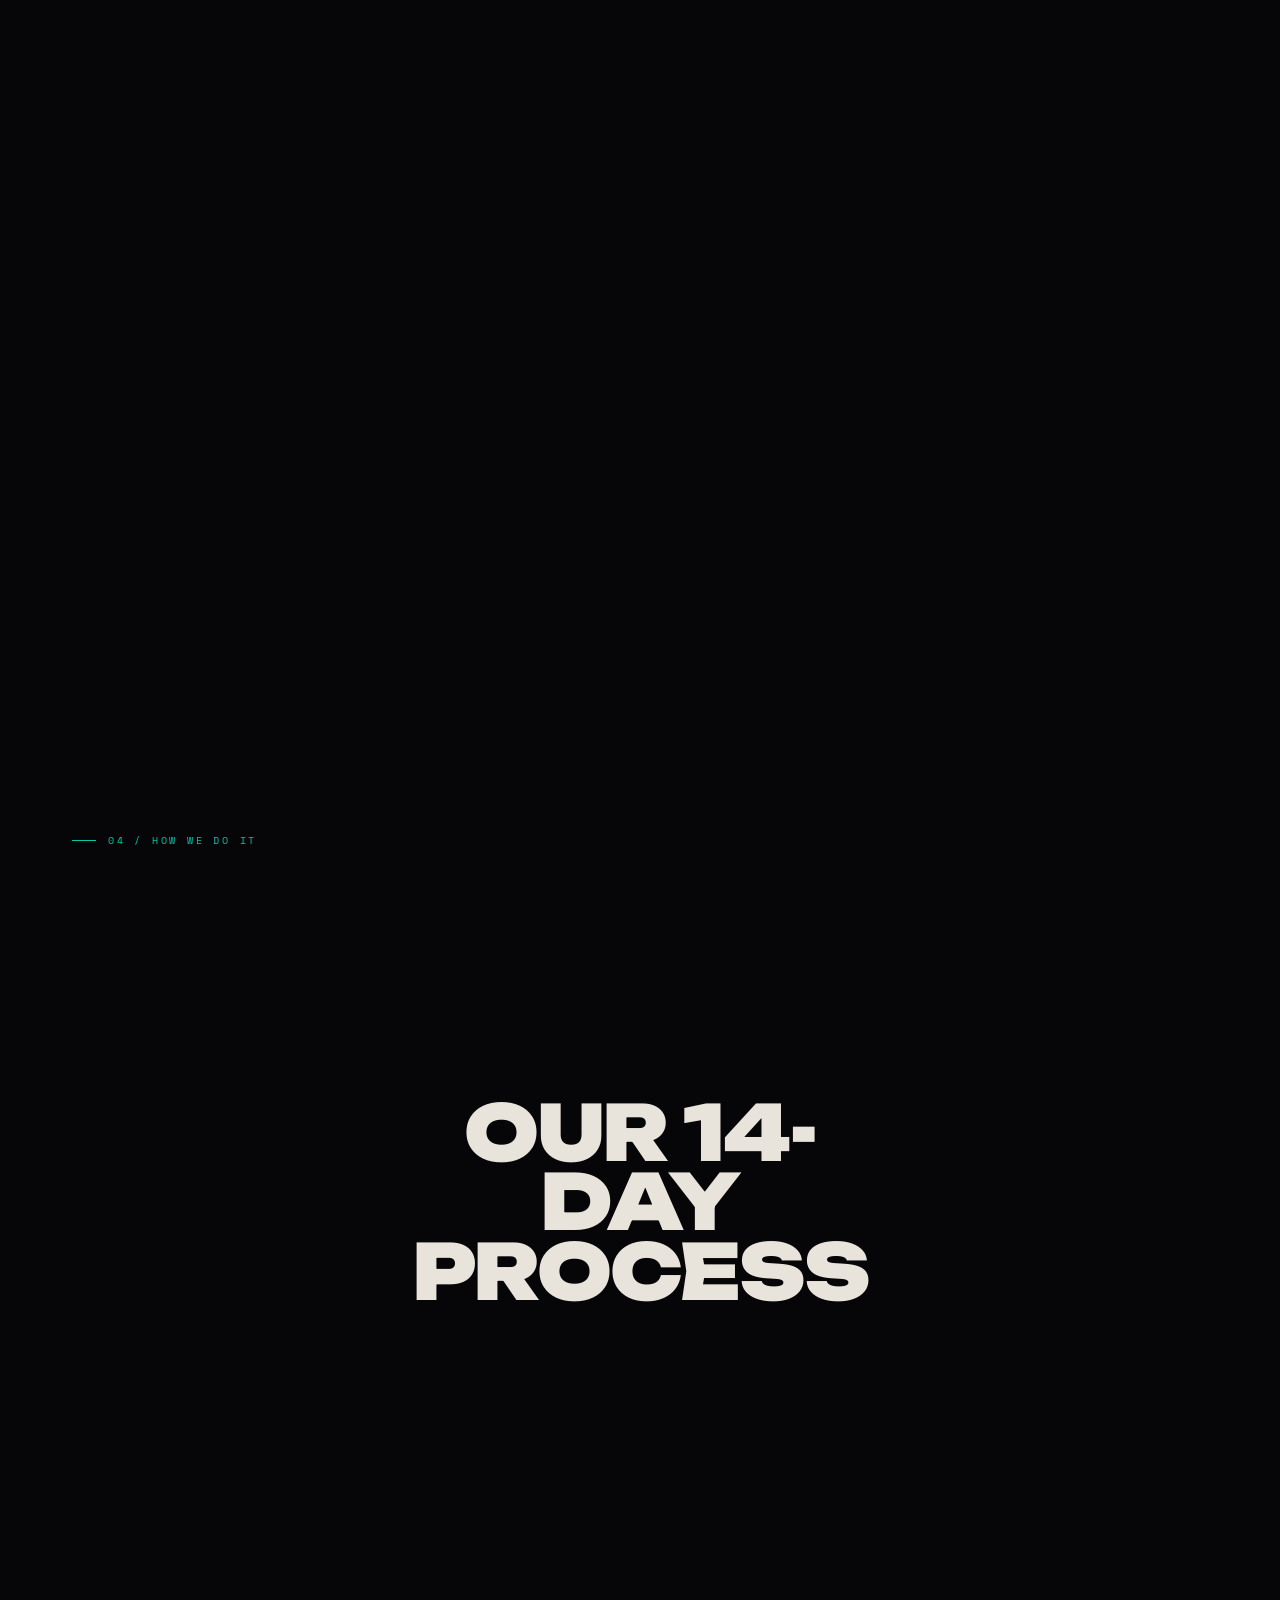
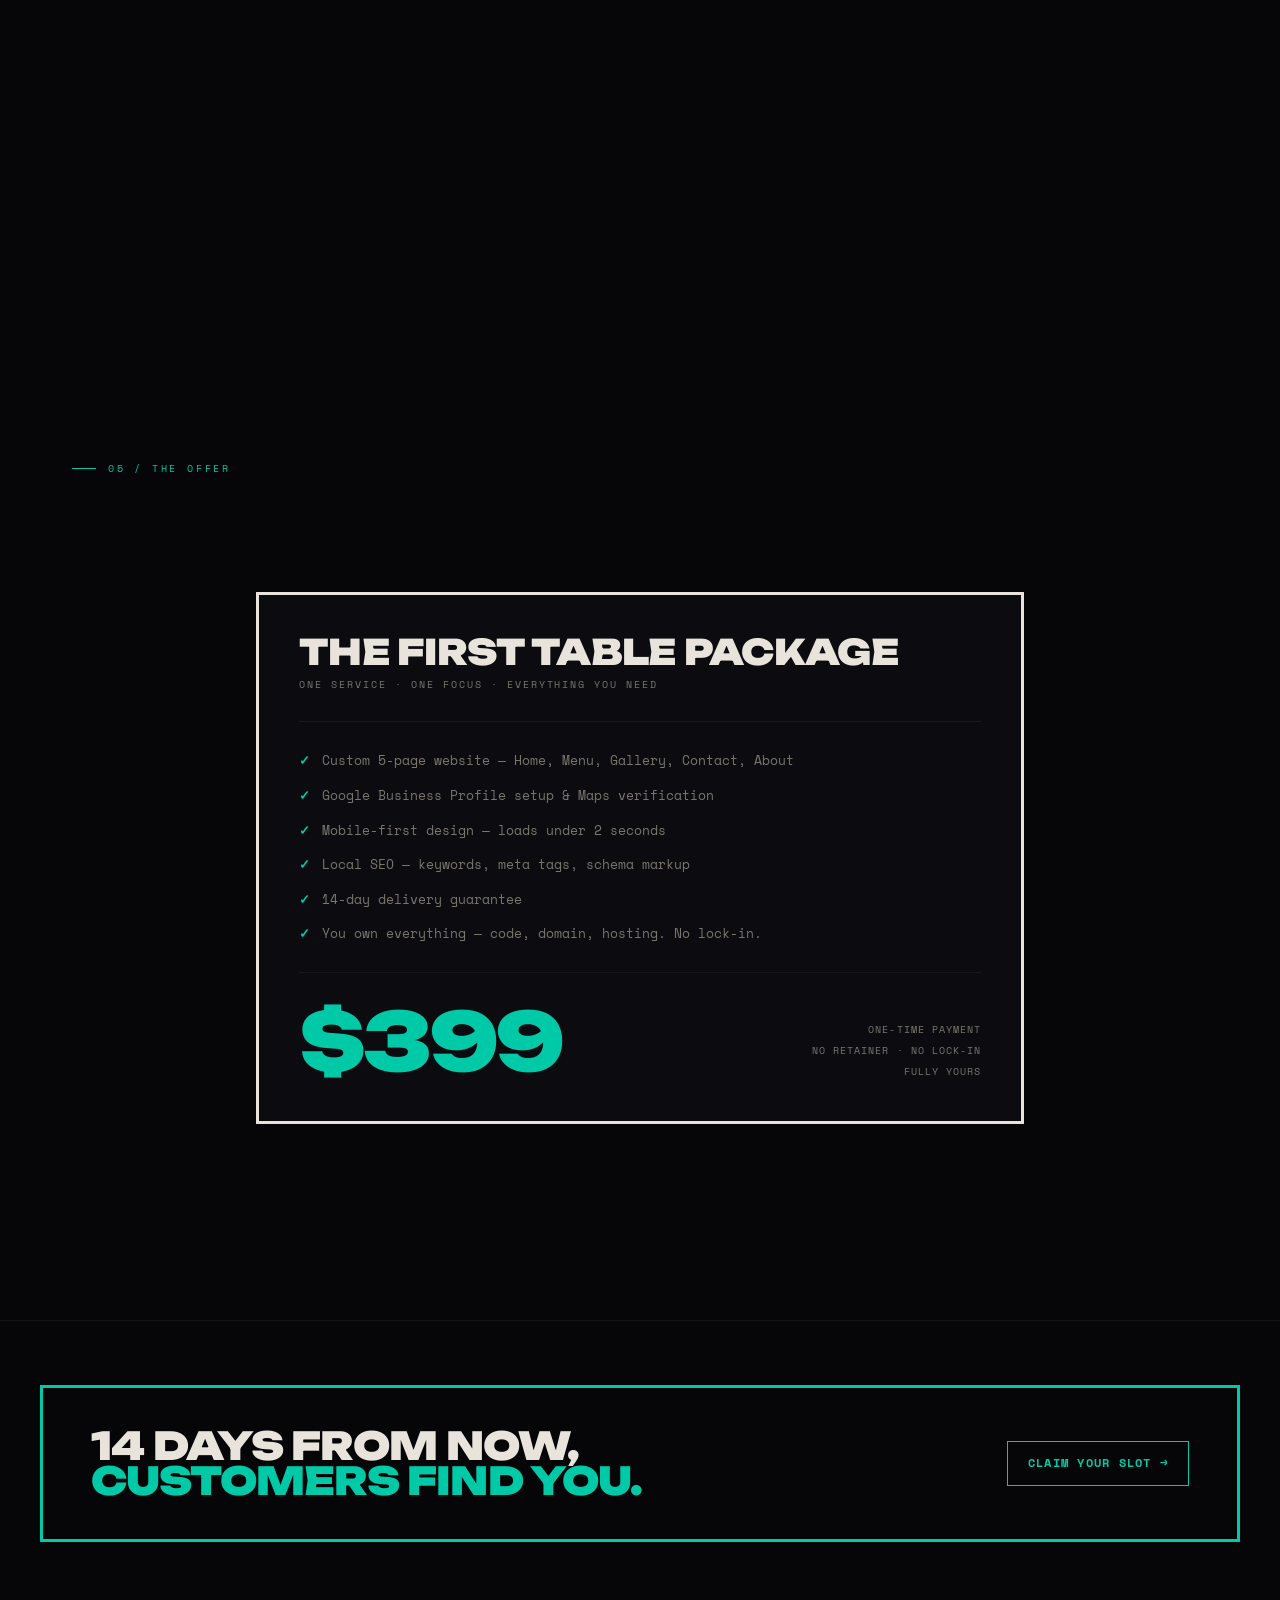
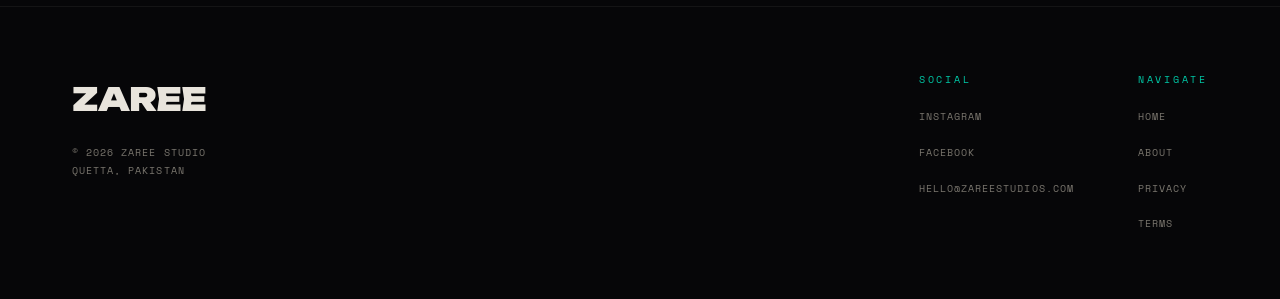
==== commit b1369bab: "Add schema markup and fix favicon" ====
--- a/index.html
+++ b/index.html
@@ -3,8 +3,60 @@
 <head>
   <meta charset="UTF-8">
   <meta name="viewport" content="width=device-width, initial-scale=1.0">
-  <meta name="description" content="Zaree Studio builds fast, search-optimised websites for food businesses. Get found on Google in 14 days.">
-  <title>Zaree Studio — Web Design for Food Businesses</title>
+
+  <!-- Primary meta -->
+  <title>Zaree Studio — Get Your Food Business Found on Google in 14 Days</title>
+  <meta name="description" content="Most food businesses are invisible online. Zaree Studio builds fast, search-optimised websites that put cafés and restaurants in front of hungry customers — in 14 days.">
+
+  <!-- Open Graph (WhatsApp, Facebook previews) -->
+  <meta property="og:type" content="website">
+  <meta property="og:url" content="https://zareestudios.com/">
+  <meta property="og:title" content="Zaree Studio — Get Your Food Business Found on Google in 14 Days">
+  <meta property="og:description" content="Most food businesses are invisible online. We build fast, search-optimised websites that put you in front of hungry customers — in under 2 weeks.">
+  <meta property="og:site_name" content="Zaree Studio">
+
+  <!-- Canonical -->
+  <link rel="canonical" href="https://zareestudios.com/">
+
+  <!-- Favicons -->
+  <link rel="icon" type="image/svg+xml" href="assets/images/favicon.svg">
+  <link rel="icon" type="image/x-icon" href="assets/images/favicon.ico">
+  <link rel="apple-touch-icon" href="assets/images/apple-touch-icon.png">
+
+  <!-- Schema markup -->
+  <script type="application/ld+json">
+  {
+    "@context": "https://schema.org",
+    "@type": "ProfessionalService",
+    "name": "Zaree Studio",
+    "url": "https://zareestudios.com",
+    "logo": "https://zareestudios.com/assets/images/favicon.svg",
+    "description": "Web design and local SEO for independent food businesses. Fast, search-optimised websites delivered in 14 days.",
+    "founder": {
+      "@type": "Person",
+      "name": "Ali"
+    },
+    "address": {
+      "@type": "PostalAddress",
+      "addressLocality": "Quetta",
+      "addressCountry": "PK"
+    },
+    "email": "hello@zareestudios.com",
+    "contactPoint": {
+      "@type": "ContactPoint",
+      "email": "hello@zareestudios.com",
+      "contactType": "customer service"
+    },
+    "areaServed": "Worldwide",
+    "serviceType": ["Web Design", "Local SEO", "Google Business Profile Setup"],
+    "priceRange": "$$",
+    "sameAs": [
+      "https://www.instagram.com/zareestudios/",
+      "https://www.facebook.com/profile.php?id=61572127582054"
+    ]
+  }
+  </script>
+
   <link rel="stylesheet" href="assets/css/style.css">
 </head>
 <body>
--- a/assets/css/style.css
+++ b/assets/css/style.css
@@ -278,6 +278,7 @@
 .package-section > .container {
   flex: 1;
   justify-content: center;
+  align-items: center;
 }
 
 @media (max-width: 768px) {
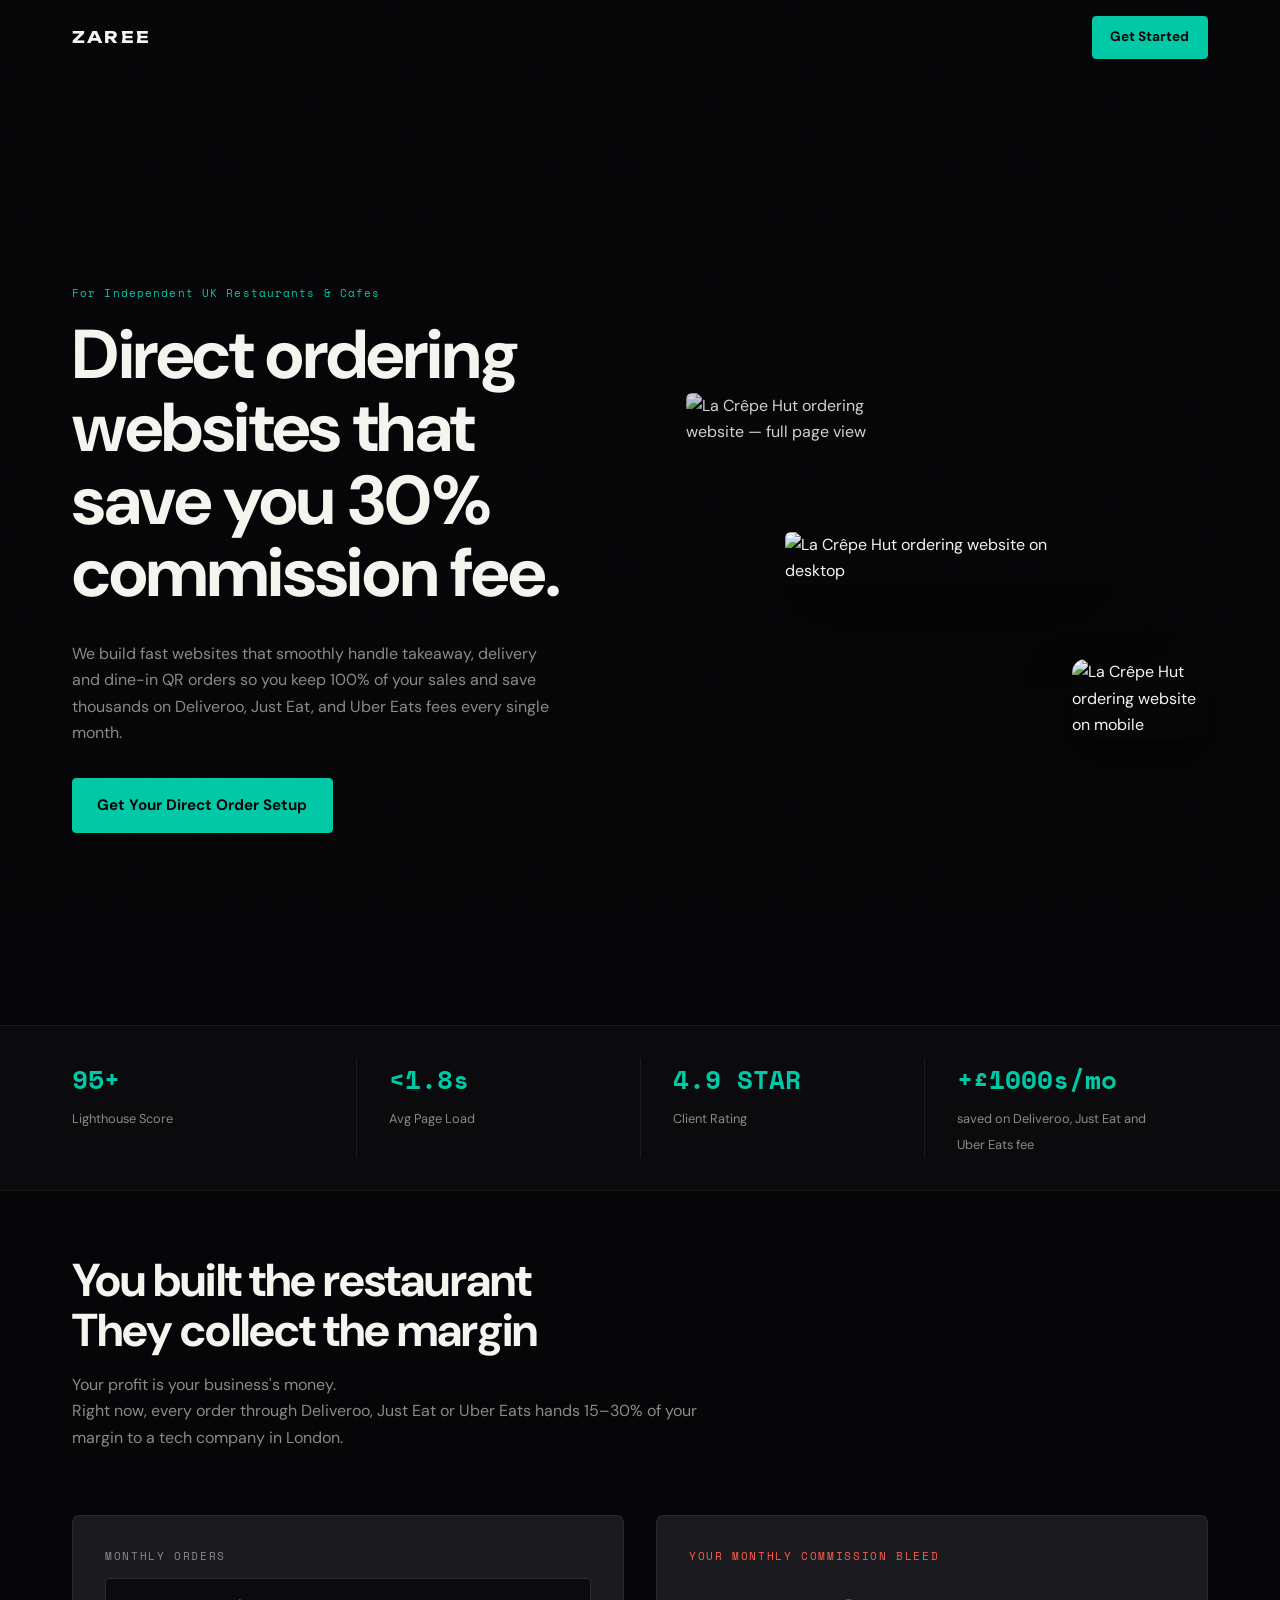
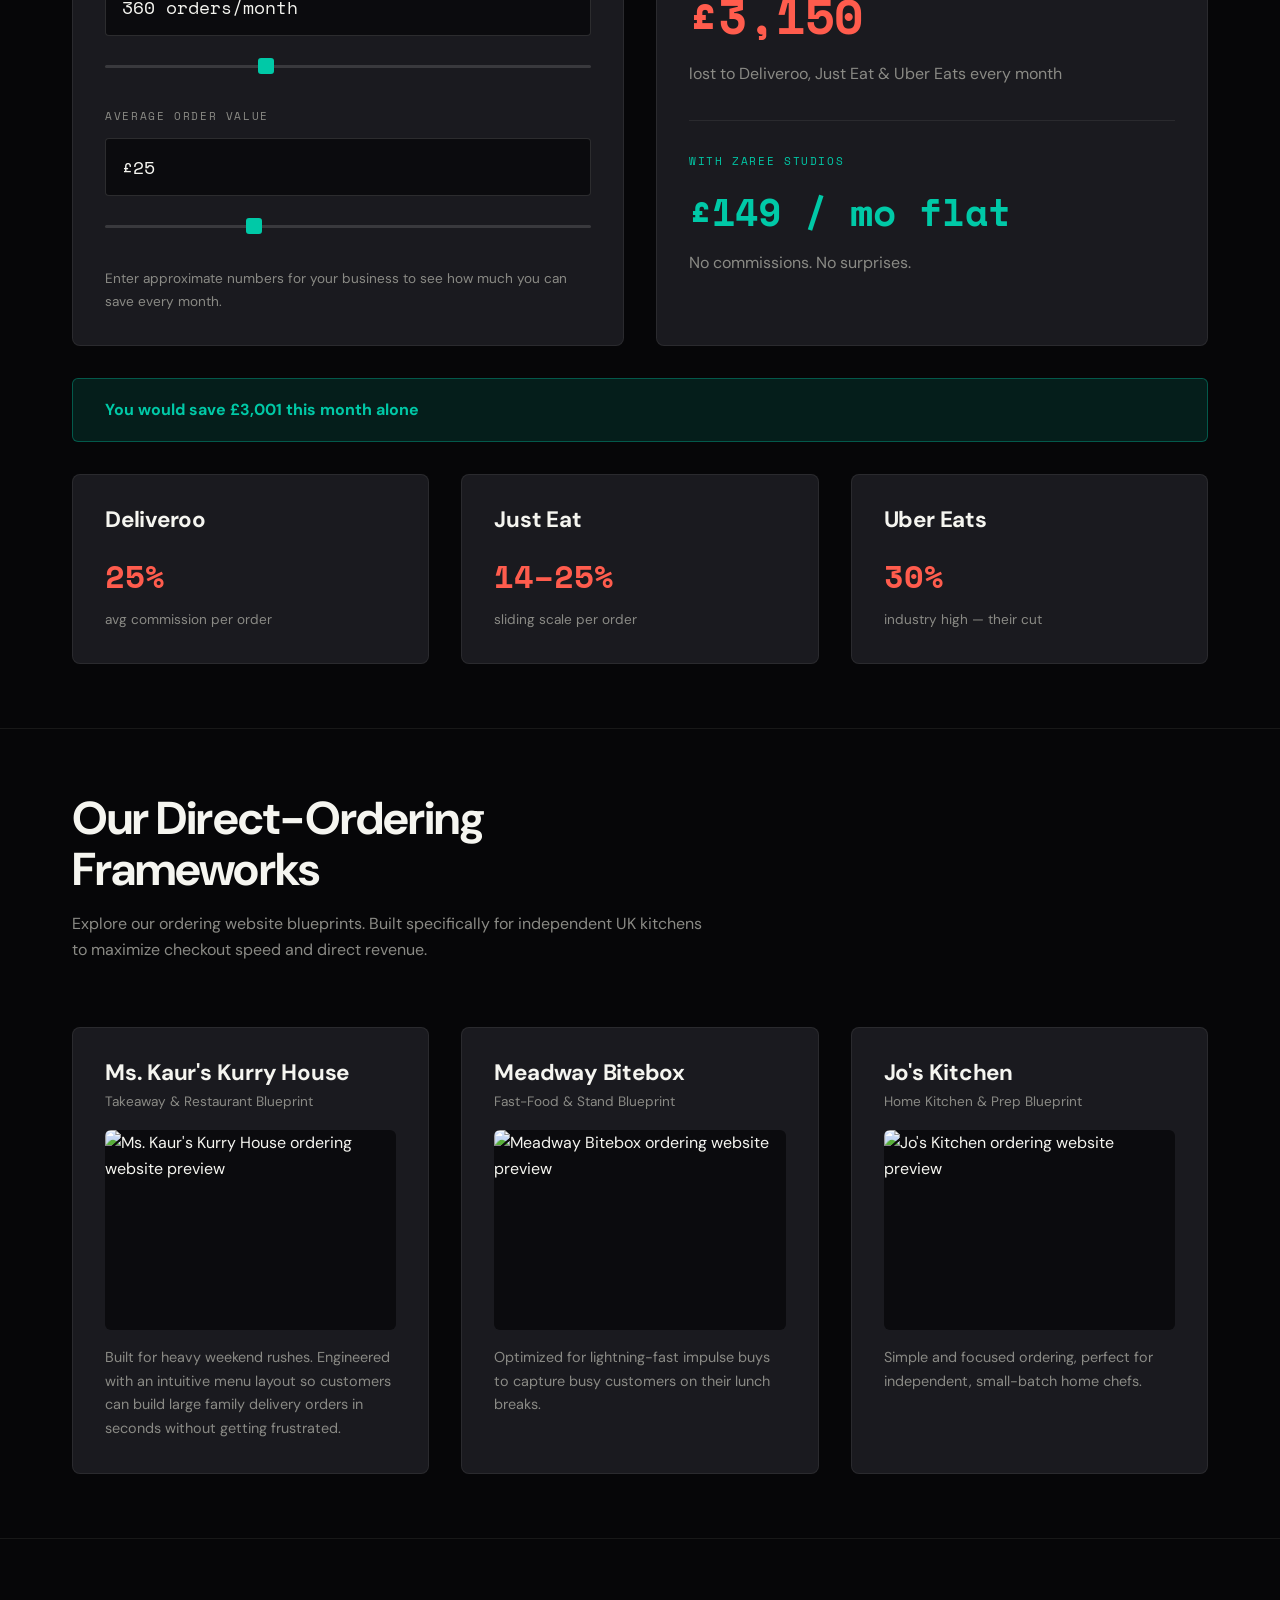
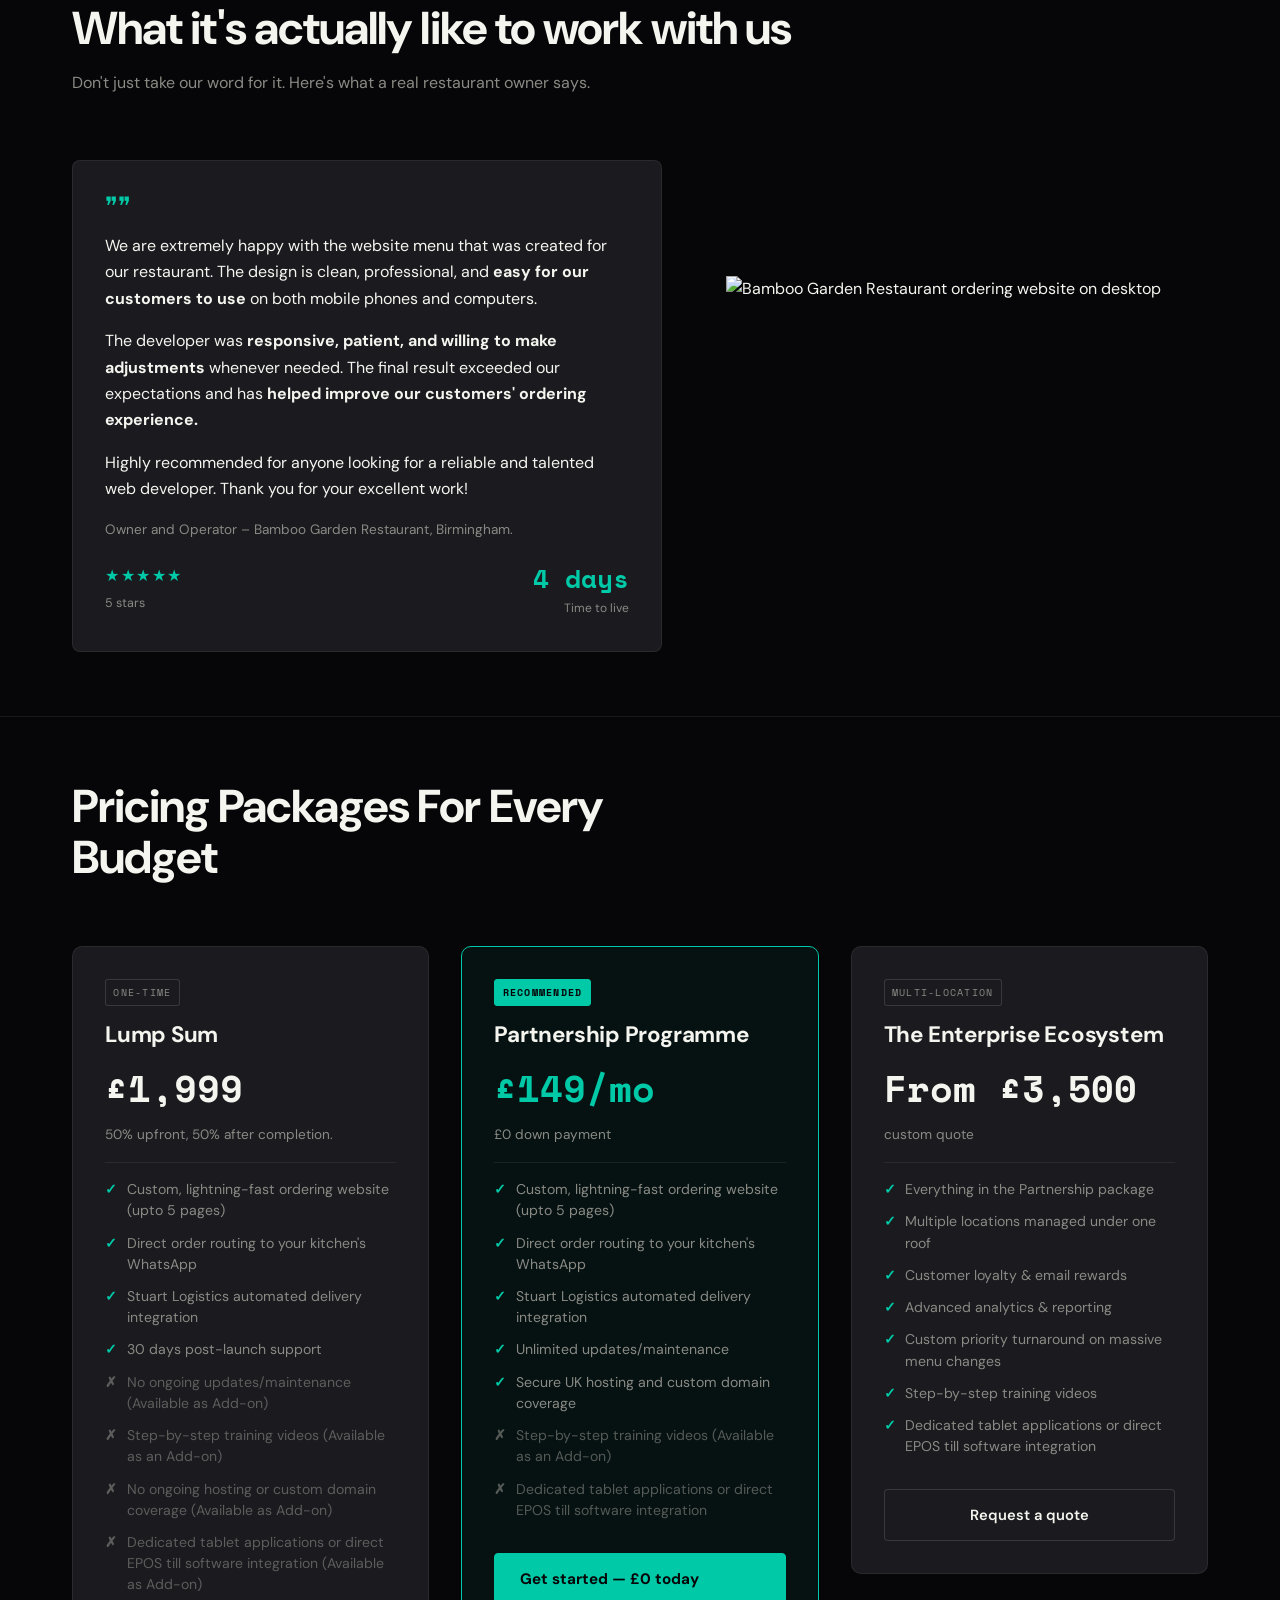
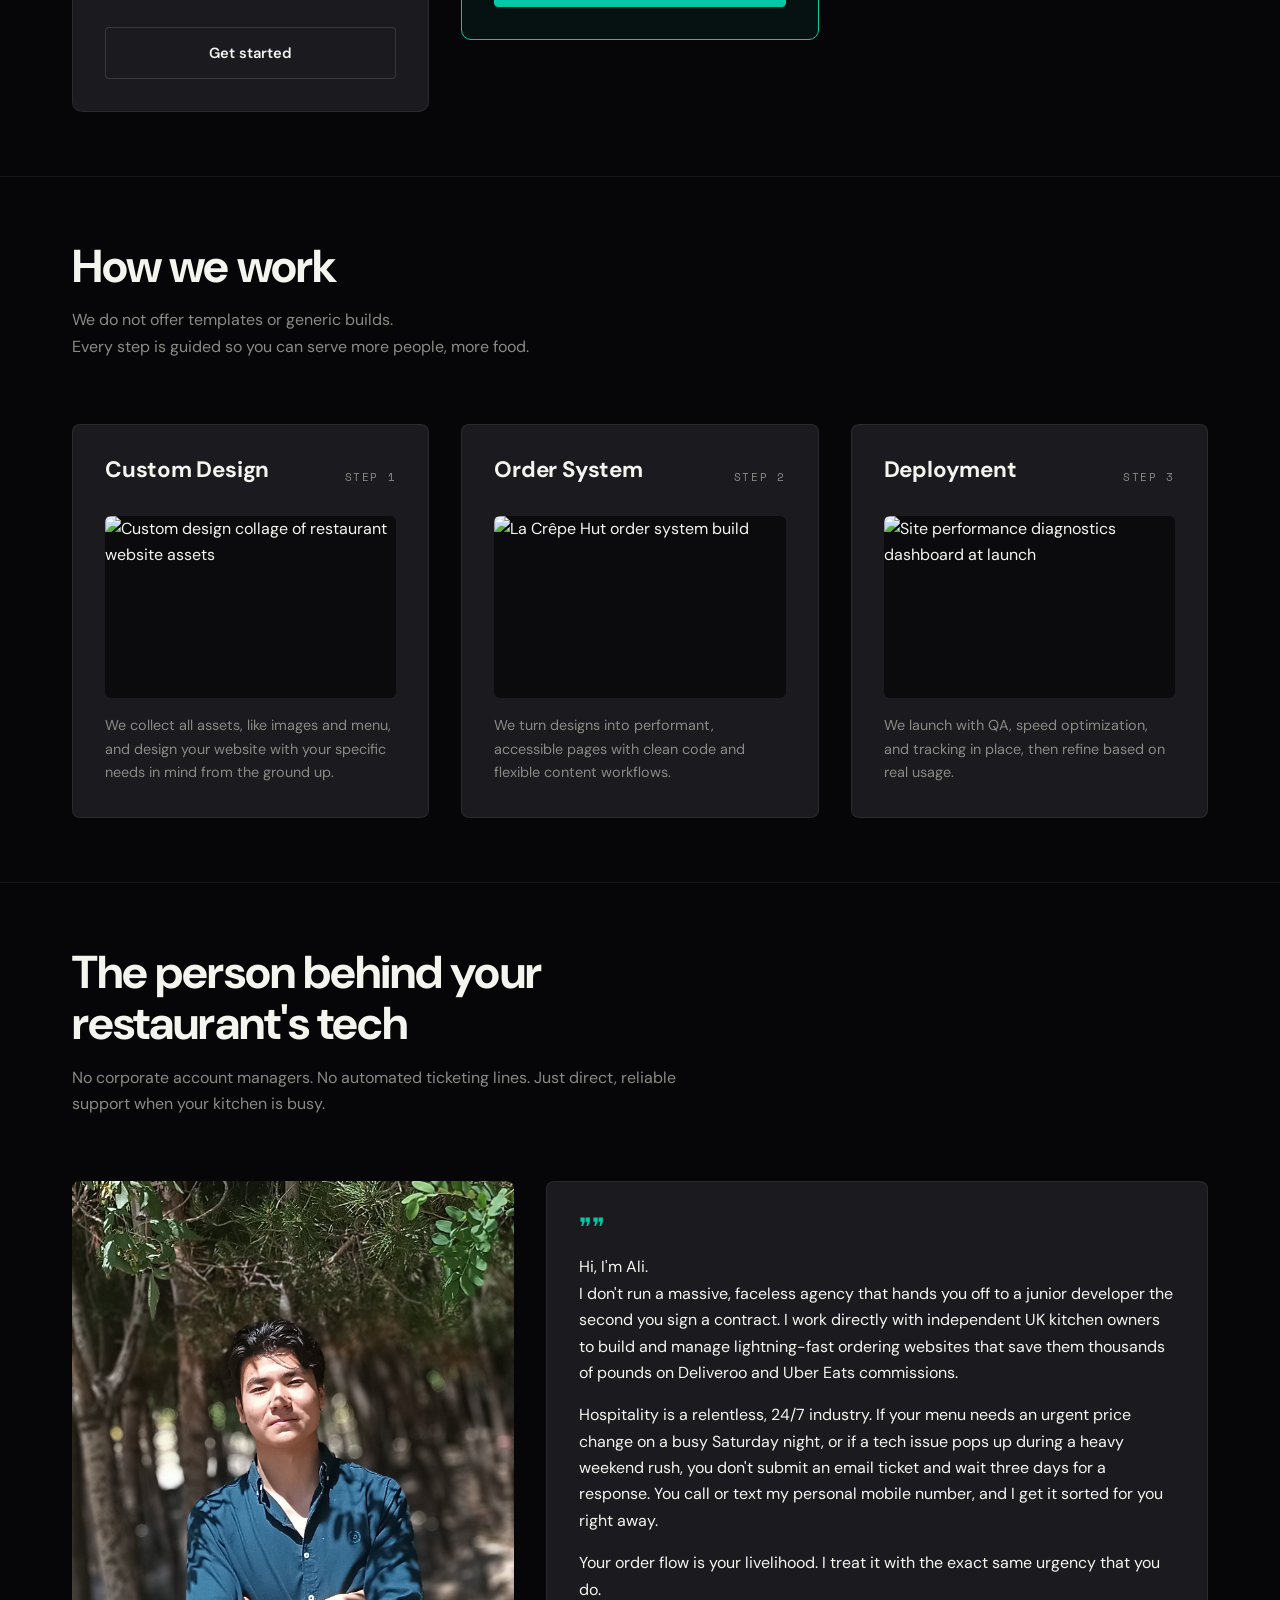
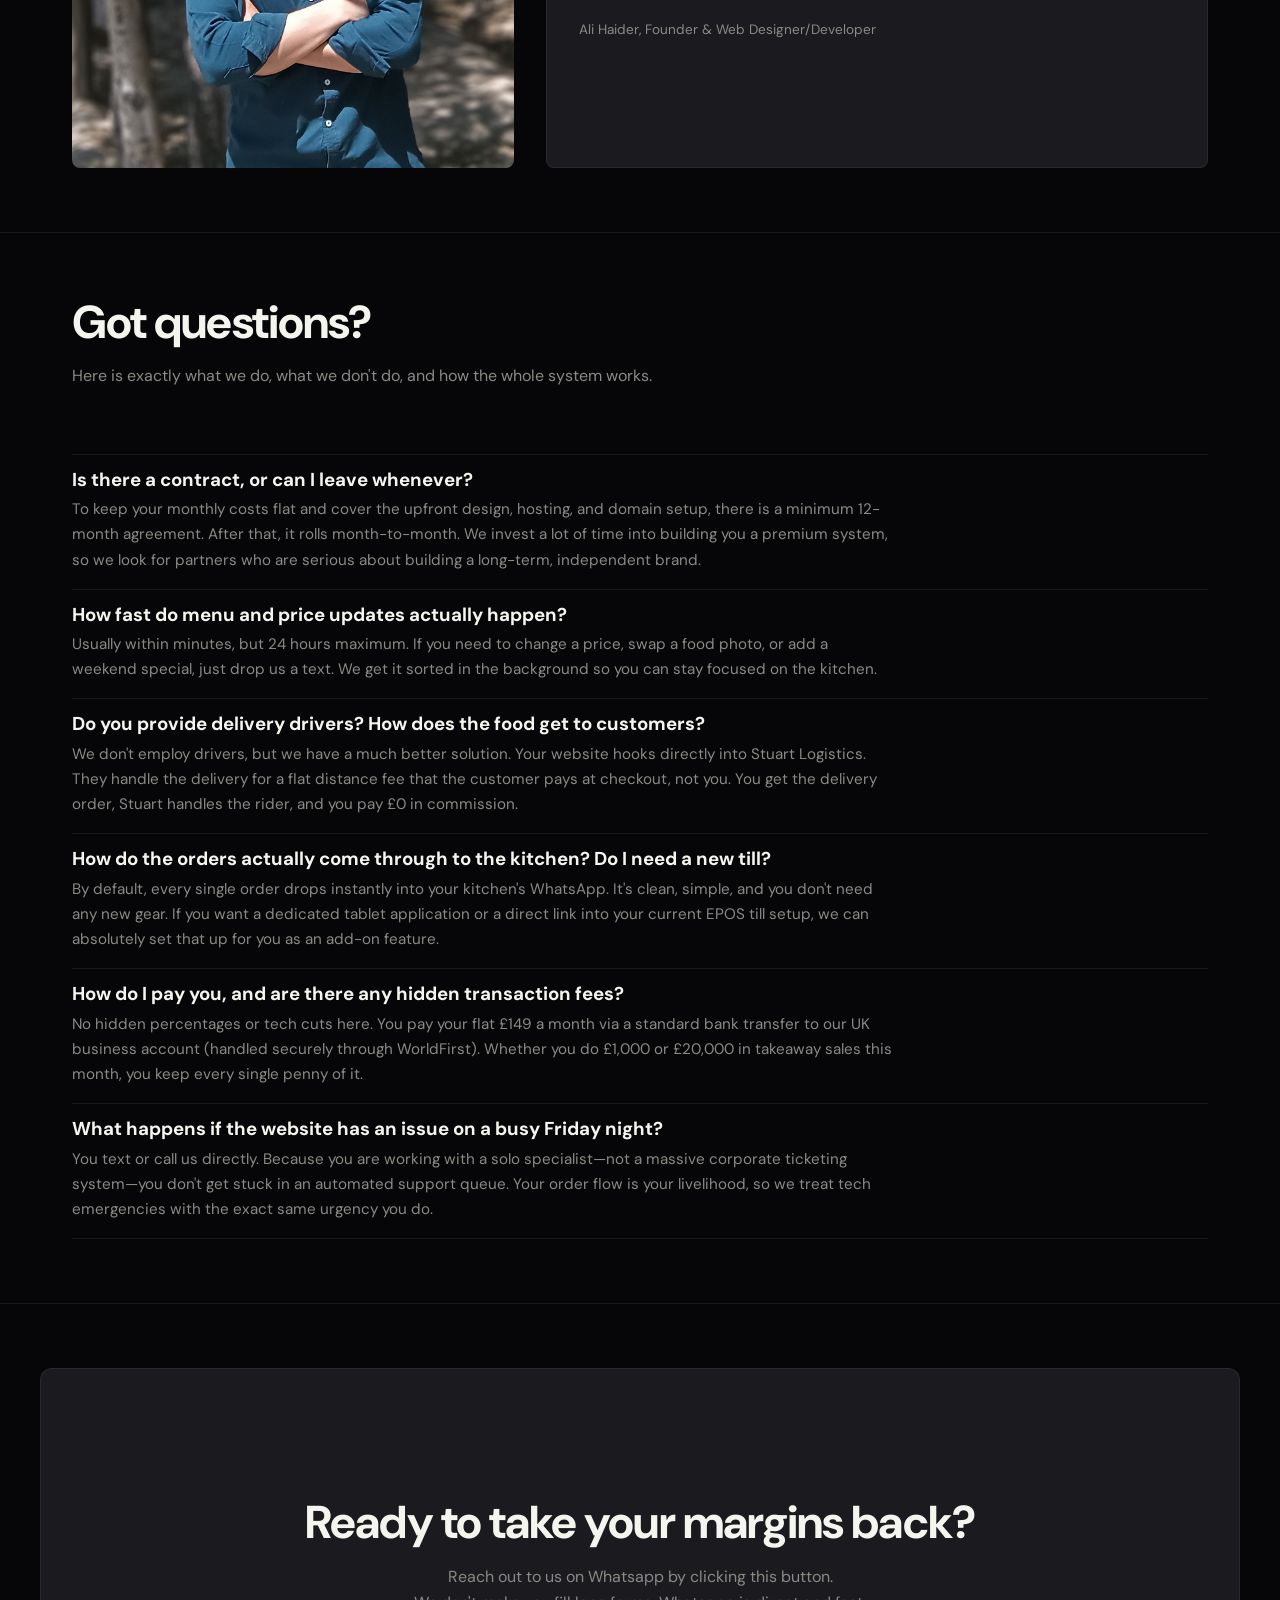
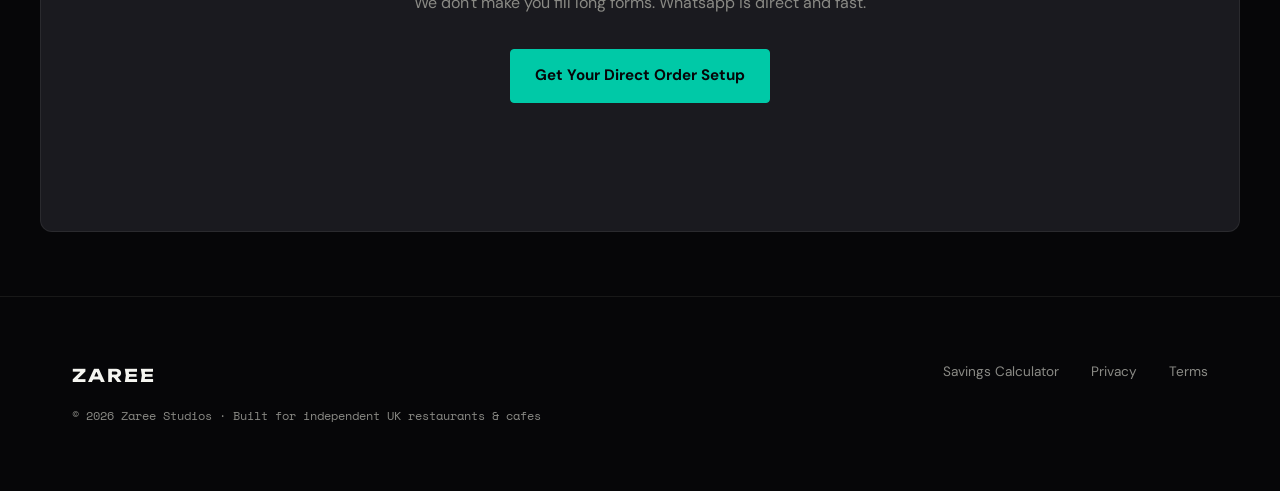
==== commit 5d016e36: "Initial commit of local files" ====
--- a/index.html
+++ b/index.html
@@ -5,15 +5,15 @@
   <meta name="viewport" content="width=device-width, initial-scale=1.0">
 
   <!-- Primary meta -->
-  <title>Zaree Studio — Get Your Food Business Found on Google in 14 Days</title>
-  <meta name="description" content="Most food businesses are invisible online. Zaree Studio builds fast, search-optimised websites that put cafés and restaurants in front of hungry customers — in 14 days.">
-
-  <!-- Open Graph (WhatsApp, Facebook previews) -->
+  <title>Zaree Studios — Direct Ordering Websites for UK Restaurants &amp; Cafés</title>
+  <meta name="description" content="We build fast direct ordering websites that save independent UK restaurants and cafés 30% commission fees on Deliveroo, Just Eat, and Uber Eats.">
+
+  <!-- Open Graph -->
   <meta property="og:type" content="website">
   <meta property="og:url" content="https://zareestudios.com/">
-  <meta property="og:title" content="Zaree Studio — Get Your Food Business Found on Google in 14 Days">
-  <meta property="og:description" content="Most food businesses are invisible online. We build fast, search-optimised websites that put you in front of hungry customers — in under 2 weeks.">
-  <meta property="og:site_name" content="Zaree Studio">
+  <meta property="og:title" content="Zaree Studios — Direct Ordering Websites for UK Restaurants & Cafés">
+  <meta property="og:description" content="We build fast direct ordering websites that save independent UK restaurants and cafés 30% commission fees on Deliveroo, Just Eat, and Uber Eats.">
+  <meta property="og:site_name" content="Zaree Studios">
 
   <!-- Canonical -->
   <link rel="canonical" href="https://zareestudios.com/">
@@ -23,40 +23,6 @@
   <link rel="icon" type="image/x-icon" href="assets/images/favicon.ico">
   <link rel="apple-touch-icon" href="assets/images/apple-touch-icon.png">
 
-  <!-- Schema markup -->
-  <script type="application/ld+json">
-  {
-    "@context": "https://schema.org",
-    "@type": "ProfessionalService",
-    "name": "Zaree Studio",
-    "url": "https://zareestudios.com",
-    "logo": "https://zareestudios.com/assets/images/favicon.svg",
-    "description": "Web design and local SEO for independent food businesses. Fast, search-optimised websites delivered in 14 days.",
-    "founder": {
-      "@type": "Person",
-      "name": "Ali"
-    },
-    "address": {
-      "@type": "PostalAddress",
-      "addressLocality": "Quetta",
-      "addressCountry": "PK"
-    },
-    "email": "hello@zareestudios.com",
-    "contactPoint": {
-      "@type": "ContactPoint",
-      "email": "hello@zareestudios.com",
-      "contactType": "customer service"
-    },
-    "areaServed": "Worldwide",
-    "serviceType": ["Web Design", "Local SEO", "Google Business Profile Setup"],
-    "priceRange": "$$",
-    "sameAs": [
-      "https://www.instagram.com/zareestudios/",
-      "https://www.facebook.com/profile.php?id=61572127582054"
-    ]
-  }
-  </script>
-
   <link rel="stylesheet" href="assets/css/style.css">
 </head>
 <body>
@@ -64,381 +30,389 @@
   <!-- ===== NAV ===== -->
   <header class="nav" id="nav">
     <div class="nav__inner">
-      <a href="index.html" class="nav__logo" aria-label="Zaree Studio home">
-        ZAREE
-      </a>
-
-      <nav aria-label="Main navigation">
-        <ul class="nav__links">
-          <li><a href="index.html" class="nav__link" aria-current="page">Home</a></li>
-          <li><a href="about.html" class="nav__link">About</a></li>
-          <li><a href="start.html" class="nav__cta">Get Found in 14 Days</a></li>
-        </ul>
-      </nav>
-
-      <button class="nav__hamburger" aria-expanded="false" aria-controls="nav-mobile" aria-label="Toggle menu">
-        <span></span>
-        <span></span>
-        <span></span>
-      </button>
+      <a href="index.html" class="nav__logo" aria-label="Zaree Studios home">ZAREE</a>
+      <a href="https://wa.me/923712511007" class="btn--nav-cta" target="_blank" rel="noopener noreferrer">Get Started</a>
     </div>
-
-    <nav class="nav__mobile" id="nav-mobile" aria-label="Mobile navigation">
-      <a href="index.html" class="nav__link" aria-current="page">Home</a>
-      <a href="about.html" class="nav__link">About</a>
-      <a href="start.html" class="nav__cta">Get Found in 14 Days</a>
-    </nav>
   </header>
 
   <main>
 
     <!-- ===== HERO ===== -->
     <section class="hero" aria-labelledby="hero-heading">
-      <div class="container">
-        <p class="eyebrow reveal">Web Design / Development for Food Businesses</p>
-
-        <div class="hero-text">
-          <h1 id="hero-heading" class="type-hero reveal" data-delay="1">
-            <span class="text-accent">ZAREE</span><br>
-            STUDIOS.
+      <div class="container hero__grid">
+        <div>
+          <p class="eyebrow hero__eyebrow reveal">For Independent UK Restaurants &amp; Cafes</p>
+
+          <h1 id="hero-heading" class="type-hero hero__title reveal" data-delay="1">
+            Direct ordering websites that save you 30% commission fee.
           </h1>
 
-          <p class="hero__sub reveal" data-delay="2">
-            Most food businesses are invisible online. We build fast,<br>
-            search-optimised websites that put you in front of hungry<br>
-            customers — in under 2 weeks.
+          <p class="type-body hero__sub reveal" data-delay="2">
+            We build fast websites that smoothly handle takeaway, delivery and dine-in QR orders so you keep 100% of your sales and save thousands on Deliveroo, Just Eat, and Uber Eats fees every single month.
           </p>
-        </div>
-
-        <a href="start.html" class="btn--nav-cta reveal" data-delay="3">
-          Get Found in 14 Days →
-        </a>
-      </div>
-    </section>
-
-    <!-- ===== THE PROBLEM ===== -->
-    <section class="problem-section" aria-labelledby="problem-heading">
-      <div class="container">
-        <p class="eyebrow reveal">01 / The Problem</p>
-
-        <h2 id="problem-heading" class="type-section reveal" data-delay="1">
-          YOU'RE INVISIBLE<br>
-          TO THOUSANDS<br>
-          OF PEOPLE ONLINE.
-        </h2>
-      </div>
-    </section>
-
-    <!-- ===== STREET SCENE — SCROLL-DRIVEN ===== -->
-    <section
-      class="scroll-section"
-      id="street-section"
-      style="min-height:200vh;"
-      aria-label="The cost of being invisible"
-    >
-      <div class="scroll-section__sticky" id="street-sticky">
-
-        <p class="eyebrow">02 / The Cost</p>
-
-        <div class="scroll-stages">
-
-          <!-- Stage 0 -->
-          <div class="stage is-active" id="st-stage-0">
-            <div class="street-scene">
-              <div class="scene-svg-wrapper">
-                <svg viewBox="0 0 520 220" xmlns="http://www.w3.org/2000/svg" role="img" aria-label="Illustration: person standing in front of Your Café while Google Maps points them elsewhere">
-                  <rect x="0" y="170" width="520" height="50" fill="#0C0C10"/>
-                  <line x1="0" y1="170" x2="520" y2="170" stroke="#2E2C2A" stroke-width="1"/>
-                  <rect x="20" y="50" width="220" height="130" fill="#111116" stroke="#2E2C2A" stroke-width="1.5"/>
-                  <rect x="85" y="110" width="70" height="70" fill="#0C0C10" stroke="#2E2C2A" stroke-width="1"/>
-                  <rect x="28" y="72" width="44" height="34" fill="#0C0C10" stroke="#2E2C2A" stroke-width="0.8"/>
-                  <rect x="88" y="72" width="44" height="34" fill="#0C0C10" stroke="#2E2C2A" stroke-width="0.8"/>
-                  <text x="130" y="44" font-family="monospace" font-size="13" fill="#4A4845" text-anchor="middle" letter-spacing="1">YOUR CAFÉ</text>
-                  <rect x="340" y="85" width="140" height="95" fill="#141418" stroke="#7A766E" stroke-width="1.5"/>
-                  <rect x="375" y="128" width="40" height="52" fill="#0C0C10" stroke="#7A766E" stroke-width="1"/>
-                  <rect x="348" y="102" width="36" height="28" fill="#00C9A7" opacity="0.18" stroke="#00C9A7" stroke-width="0.8"/>
-                  <rect x="393" y="102" width="36" height="28" fill="#00C9A7" opacity="0.18" stroke="#00C9A7" stroke-width="0.8"/>
-                  <text x="410" y="78" font-family="monospace" font-size="10" fill="#9A968E" text-anchor="middle" letter-spacing="0.8">CAFE DOWN THE STREET</text>
-                  <rect x="340" y="85" width="140" height="95" fill="none" stroke="#00C9A7" stroke-width="0.5" opacity="0.3"/>
-                  <circle cx="80" cy="147" r="8" fill="none" stroke="#E8E4DC" stroke-width="1.5"/>
-                  <line x1="80" y1="155" x2="80" y2="172" stroke="#E8E4DC" stroke-width="1.5"/>
-                  <line x1="80" y1="161" x2="72" y2="168" stroke="#E8E4DC" stroke-width="1.5"/>
-                  <line x1="80" y1="161" x2="88" y2="166" stroke="#E8E4DC" stroke-width="1.5"/>
-                  <line x1="80" y1="172" x2="74" y2="183" stroke="#E8E4DC" stroke-width="1.5"/>
-                  <line x1="80" y1="172" x2="86" y2="183" stroke="#E8E4DC" stroke-width="1.5"/>
-                  <rect x="89" y="159" width="9" height="12" rx="1" fill="#00C9A7" opacity="0.8"/>
-                  <path d="M100 148 L280 148 L274 142 M280 148 L274 154" stroke="#00C9A7" stroke-width="2" fill="none" stroke-linecap="round" stroke-linejoin="round"/>
-                  <rect x="36" y="105" width="88" height="20" rx="3" fill="#00C9A7" opacity="0.9"/>
-                  <text x="80" y="118" font-family="monospace" font-size="10" fill="#060608" text-anchor="middle" font-weight="700">"cafe near me"</text>
-                  <polygon points="80,125 75,135 85,135" fill="#00C9A7" opacity="0.9"/>
-                </svg>
+
+          <a href="https://wa.me/923712511007" class="btn--cta reveal" data-delay="3" target="_blank" rel="noopener noreferrer">
+            Get Your Direct Order Setup
+          </a>
+        </div>
+
+        <div class="hero__visual reveal" data-delay="2">
+          <img class="hero__visual-bg" src="assets/images/portfolio/la-crepe-hut-wide.jpg" alt="La Crêpe Hut ordering website — full page view">
+          <img class="hero__visual-desktop" src="assets/images/portfolio/la-crepe-hut-desktop.jpg" alt="La Crêpe Hut ordering website on desktop">
+          <img class="hero__visual-phone" src="assets/images/portfolio/la-crepe-hut-mobile.jpg" alt="La Crêpe Hut ordering website on mobile">
+        </div>
+      </div>
+    </section>
+
+    <!-- ===== PROOF STRIP ===== -->
+    <section class="proof-strip" aria-label="Performance proof points">
+      <div class="proof-strip__inner">
+        <div class="proof-stat reveal">
+          <span class="proof-stat__value">95+</span>
+          <span class="proof-stat__label">Lighthouse Score</span>
+        </div>
+        <div class="proof-stat reveal" data-delay="1">
+          <span class="proof-stat__value">&lt;1.8s</span>
+          <span class="proof-stat__label">Avg Page Load</span>
+        </div>
+        <div class="proof-stat reveal" data-delay="2">
+          <span class="proof-stat__value">4.9 STAR</span>
+          <span class="proof-stat__label">Client Rating</span>
+        </div>
+        <div class="proof-stat reveal" data-delay="3">
+          <span class="proof-stat__value">+£1000s/mo</span>
+          <span class="proof-stat__label">saved on Deliveroo, Just Eat and Uber Eats fee</span>
+        </div>
+      </div>
+    </section>
+
+    <!-- ===== PROBLEM + CALCULATOR ===== -->
+    <section class="problem" id="calculator" aria-labelledby="problem-heading">
+      <div class="container">
+        <div class="problem__head">
+          <h2 id="problem-heading" class="type-section problem__title reveal">
+            You built the restaurant<br>They collect the margin
+          </h2>
+          <p class="type-body reveal" data-delay="1">
+            Your profit is your business's money.<br>
+            Right now, every order through Deliveroo, Just Eat or Uber Eats hands 15–30% of your margin to a tech company in London.
+          </p>
+        </div>
+
+        <div class="calculator reveal" data-delay="2" data-calculator>
+          <div class="calculator__panels">
+            <div class="calculator__card">
+              <div class="calc-field">
+                <span class="type-label calc-field__label">Monthly Orders</span>
+                <div class="calc-field__value" data-calc="orders-value">360 orders/month</div>
+                <input type="range" class="calc-field__slider" min="50" max="1000" step="10" value="360" data-calc="orders-slider" aria-label="Monthly orders">
               </div>
-              <p class="scene-body">
-                You make the best food in the neighborhood. But when a local
-                searches "café near me," your place doesn't show up. Right
-                now, hundreds of hungry customers are searching for exactly
-                what you serve — and finding someone else.
-              </p>
-            </div>
-          </div>
-
-          <!-- Stage 1 -->
-          <div class="stage" id="st-stage-1">
-            <div class="street-scene">
-              <div class="scene-svg-wrapper">
-                <svg viewBox="0 0 520 220" xmlns="http://www.w3.org/2000/svg" role="img" aria-label="Illustration: person almost at the chain entrance, Your Café left behind">
-                  <rect x="0" y="170" width="520" height="50" fill="#0C0C10"/>
-                  <line x1="0" y1="170" x2="520" y2="170" stroke="#2E2C2A" stroke-width="1"/>
-                  <rect x="20" y="50" width="220" height="130" fill="#111116" stroke="#2E2C2A" stroke-width="1.5"/>
-                  <rect x="85" y="110" width="70" height="70" fill="#0C0C10" stroke="#2E2C2A" stroke-width="1"/>
-                  <rect x="28" y="72" width="44" height="34" fill="#0C0C10" stroke="#2E2C2A" stroke-width="0.8"/>
-                  <rect x="88" y="72" width="44" height="34" fill="#0C0C10" stroke="#2E2C2A" stroke-width="0.8"/>
-                  <text x="130" y="44" font-family="monospace" font-size="13" fill="#4A4845" text-anchor="middle" letter-spacing="1">YOUR CAFÉ</text>
-                  <rect x="340" y="85" width="140" height="95" fill="#141418" stroke="#7A766E" stroke-width="1.5"/>
-                  <rect x="375" y="128" width="40" height="52" fill="#0C0C10" stroke="#7A766E" stroke-width="1"/>
-                  <rect x="348" y="102" width="36" height="28" fill="#00C9A7" opacity="0.18" stroke="#00C9A7" stroke-width="0.8"/>
-                  <rect x="393" y="102" width="36" height="28" fill="#00C9A7" opacity="0.18" stroke="#00C9A7" stroke-width="0.8"/>
-                  <text x="410" y="78" font-family="monospace" font-size="10" fill="#9A968E" text-anchor="middle" letter-spacing="0.8">CAFE DOWN THE STREET</text>
-                  <rect x="340" y="85" width="140" height="95" fill="none" stroke="#00C9A7" stroke-width="0.5" opacity="0.3"/>
-                  <circle cx="315" cy="147" r="8" fill="none" stroke="#E8E4DC" stroke-width="1.5"/>
-                  <line x1="315" y1="155" x2="315" y2="172" stroke="#E8E4DC" stroke-width="1.5"/>
-                  <line x1="315" y1="161" x2="307" y2="168" stroke="#E8E4DC" stroke-width="1.5"/>
-                  <line x1="315" y1="161" x2="323" y2="166" stroke="#E8E4DC" stroke-width="1.5"/>
-                  <line x1="315" y1="172" x2="309" y2="183" stroke="#E8E4DC" stroke-width="1.5"/>
-                  <line x1="315" y1="172" x2="321" y2="183" stroke="#E8E4DC" stroke-width="1.5"/>
-                  <rect x="324" y="159" width="9" height="12" rx="1" fill="#00C9A7" opacity="0.8"/>
-                  <path d="M170 165 L310 165" stroke="#2E2C2A" stroke-width="1.5" stroke-dasharray="4 4"/>
-                </svg>
+              <div class="calc-field">
+                <span class="type-label calc-field__label">Average Order Value</span>
+                <div class="calc-field__value" data-calc="aov-value">£25</div>
+                <input type="range" class="calc-field__slider" min="10" max="60" step="1" value="25" data-calc="aov-slider" aria-label="Average order value">
               </div>
-              <p class="scene-body">
-                Every missed search isn't just one lost sale. It's a regular
-                who never found you. Compounding revenue — going to someone
-                else, every single day, because you're not on the map.
-              </p>
-            </div>
-          </div>
-
-        </div>
-      </div>
-    </section>
-
-    <!-- ===== SEARCH SWAP — SCROLL-DRIVEN ===== -->
-    <section
-      class="scroll-section"
-      id="search-swap-section"
-      style="min-height:400vh;"
-      aria-label="Before and after Zaree Studio"
-    >
-      <div class="scroll-section__sticky" id="search-swap-sticky">
-
-        <p class="eyebrow">03 / The Solution</p>
-
-        <div class="scroll-stages">
-
-          <!-- Stage 0: Intro text -->
-          <div class="stage is-active" id="ss-stage-0">
-            <p class="scene-body scene-body--stage">
-              We build high-performance websites for independent food
-              businesses. Not just good-looking — built to rank on Google
-              so new customers find you first. Delivered in 14 days.
-            </p>
-          </div>
-
-          <!-- Stage 1: Before -->
-          <div class="stage" id="ss-stage-1">
-            <div class="search-card">
-              <div class="search-bar">
-                <span class="search-bar__icon">🔍</span>
-                <span class="search-bar__query">"cafes near me"</span>
+              <p class="calculator__note">Enter approximate numbers for your business to see how much you can save every month.</p>
+            </div>
+
+            <div class="calculator__card">
+              <p class="type-label calculator__result-label">Your Monthly Commission Bleed</p>
+              <p class="type-figure calculator__result-figure" data-calc="bleed-figure">£3,150</p>
+              <p class="calculator__result-sub">lost to Deliveroo, Just Eat &amp; Uber Eats every month</p>
+
+              <hr class="calculator__divider">
+
+              <p class="type-label calculator__zaree-label">With Zaree Studios</p>
+              <p class="type-figure calculator__zaree-figure">£149 / mo flat</p>
+              <p class="calculator__zaree-sub">No commissions. No surprises.</p>
+            </div>
+          </div>
+
+          <p class="calculator__savings-banner" data-calc="savings-banner">You would save £3,001 this month alone</p>
+        </div>
+
+        <div class="commission-grid reveal" data-delay="3">
+          <div class="commission-card">
+            <p class="type-card commission-card__name">Deliveroo</p>
+            <p class="type-figure commission-card__figure">25%</p>
+            <p class="commission-card__note">avg commission per order</p>
+          </div>
+          <div class="commission-card">
+            <p class="type-card commission-card__name">Just Eat</p>
+            <p class="type-figure commission-card__figure">14–25%</p>
+            <p class="commission-card__note">sliding scale per order</p>
+          </div>
+          <div class="commission-card">
+            <p class="type-card commission-card__name">Uber Eats</p>
+            <p class="type-figure commission-card__figure">30%</p>
+            <p class="commission-card__note">industry high — their cut</p>
+          </div>
+        </div>
+      </div>
+    </section>
+
+    <!-- ===== PORTFOLIO ===== -->
+    <section class="portfolio" aria-labelledby="portfolio-heading">
+      <div class="container">
+        <div class="portfolio__head">
+          <h2 id="portfolio-heading" class="type-section portfolio__title reveal">Our Direct-Ordering Frameworks</h2>
+          <p class="type-body reveal" data-delay="1">Explore our ordering website blueprints. Built specifically for independent UK kitchens to maximize checkout speed and direct revenue.</p>
+        </div>
+
+        <div class="portfolio__grid">
+          <article class="portfolio-card reveal">
+            <h3 class="type-card portfolio-card__name">Ms. Kaur's Kurry House</h3>
+            <span class="portfolio-card__tag">Takeaway &amp; Restaurant Blueprint</span>
+            <div class="portfolio-card__preview">
+              <img src="assets/images/portfolio/kurry-house-preview.jpg" alt="Ms. Kaur's Kurry House ordering website preview" loading="lazy">
+            </div>
+            <p class="portfolio-card__desc">Built for heavy weekend rushes. Engineered with an intuitive menu layout so customers can build large family delivery orders in seconds without getting frustrated.</p>
+          </article>
+
+          <article class="portfolio-card reveal" data-delay="1">
+            <h3 class="type-card portfolio-card__name">Meadway Bitebox</h3>
+            <span class="portfolio-card__tag">Fast-Food &amp; Stand Blueprint</span>
+            <div class="portfolio-card__preview">
+              <img src="assets/images/portfolio/meadway-bitebox-preview.jpg" alt="Meadway Bitebox ordering website preview" loading="lazy">
+            </div>
+            <p class="portfolio-card__desc">Optimized for lightning-fast impulse buys to capture busy customers on their lunch breaks.</p>
+          </article>
+
+          <article class="portfolio-card reveal" data-delay="2">
+            <h3 class="type-card portfolio-card__name">Jo's Kitchen</h3>
+            <span class="portfolio-card__tag">Home Kitchen &amp; Prep Blueprint</span>
+            <div class="portfolio-card__preview">
+              <img src="assets/images/portfolio/jos-kitchen-preview.jpg" alt="Jo's Kitchen ordering website preview" loading="lazy">
+            </div>
+            <p class="portfolio-card__desc">Simple and focused ordering, perfect for independent, small-batch home chefs.</p>
+          </article>
+        </div>
+      </div>
+    </section>
+
+    <!-- ===== TESTIMONIAL ===== -->
+    <section class="testimonial" aria-labelledby="testimonial-heading">
+      <div class="container">
+        <div class="testimonial__head">
+          <h2 id="testimonial-heading" class="type-section testimonial__title reveal">What it's actually like to work with us</h2>
+          <p class="type-body reveal" data-delay="1">Don't just take our word for it. Here's what a real restaurant owner says.</p>
+        </div>
+
+        <div class="testimonial__grid">
+          <div class="testimonial__card reveal" data-delay="2">
+            <p class="testimonial__mark" aria-hidden="true">&#10078;&#10078;</p>
+            <div class="testimonial__body">
+              <p>We are extremely happy with the website menu that was created for our restaurant. The design is clean, professional, and <strong>easy for our customers to use</strong> on both mobile phones and computers.</p>
+              <p>The developer was <strong>responsive, patient, and willing to make adjustments</strong> whenever needed. The final result exceeded our expectations and has <strong>helped improve our customers' ordering experience.</strong></p>
+              <p>Highly recommended for anyone looking for a reliable and talented web developer. Thank you for your excellent work!</p>
+            </div>
+            <p class="testimonial__attribution">Owner and Operator – Bamboo Garden Restaurant, Birmingham.</p>
+            <div class="testimonial__footer">
+              <div>
+                <p class="testimonial__stars" aria-hidden="true">★★★★★</p>
+                <p class="testimonial__stars-label">5 stars</p>
               </div>
-              <div class="search-result">
-                <div class="search-result__rank">#1 Result</div>
-                <div class="search-result__name">Someone Else's Cafe</div>
-                <div class="search-result__rating">3.2 ★ · 8 reviews</div>
-                <div class="search-result__miss">Your café isn't here.</div>
+              <div>
+                <p class="type-figure testimonial__stat-figure">4 days</p>
+                <p class="testimonial__stat-label">Time to live</p>
               </div>
             </div>
           </div>
 
-          <!-- Stage 2: Transition -->
-          <div class="stage" id="ss-stage-transition">
-            <div class="stage-transition">
-              <div class="stage-transition__headline">
-                AFTER<br><span class="text-accent">ZAREE STUDIO...</span>
-              </div>
-              <div class="spinner" style="margin:0 auto;"></div>
-            </div>
-          </div>
-
-          <!-- Stage 3: After -->
-          <div class="stage" id="ss-stage-2">
-            <div class="search-card">
-              <div class="search-bar">
-                <span class="search-bar__icon">🔍</span>
-                <span class="search-bar__query">"cafes near me"</span>
-              </div>
-              <div class="search-result search-result--ranked">
-                <div class="search-result__rank search-result__rank--verified">
-                  #1 · VERIFIED ✓
-                </div>
-                <div class="search-result__name">Your Café</div>
-                <div class="search-result__rating">4.9 ★ · 89 reviews</div>
-                <div class="search-result__url">yourcafe.com · fast · mobile-ready · ranked</div>
-              </div>
-            </div>
-          </div>
-
-        </div>
-      </div>
-    </section>
-
-    <!-- ===== DEV LOG — SCROLL-DRIVEN ===== -->
-    <section
-      class="scroll-section"
-      id="devlog-section"
-      style="min-height:500vh;"
-      aria-label="Our 14-day process"
-    >
-      <div class="scroll-section__sticky" id="devlog-sticky">
-
-        <p class="eyebrow">04 / How We Do It</p>
-
-        <div class="scroll-stages">
-
-          <!-- Stage 0: Intro -->
-          <div class="stage is-active" id="dl-stage-0">
-            <div class="devlog-intro">
-              <p class="devlog-intro__headline">Our 14-day Process</p>
-            </div>
-          </div>
-
-          <!-- Stage 1: Research -->
-          <div class="stage" id="dl-stage-1">
-            <div class="devlog-card">
-              <div class="devlog-card__day">Day 1–3</div>
-              <div class="devlog-card__title">RESEARCH</div>
-              <ul class="devlog-checklist">
-                <li class="devlog-checklist__item" style="transition-delay:0.05s;">Keywords</li>
-                <li class="devlog-checklist__item" style="transition-delay:0.15s;">Competitor analysis</li>
-                <li class="devlog-checklist__item" style="transition-delay:0.25s;">Local search volume</li>
-                <li class="devlog-checklist__item" style="transition-delay:0.35s;">Customer intent mapping</li>
-              </ul>
-            </div>
-          </div>
-
-          <!-- Stage 2: Build -->
-          <div class="stage" id="dl-stage-2">
-            <div class="devlog-card">
-              <div class="devlog-card__day">Day 4–7</div>
-              <div class="devlog-card__title">BUILD</div>
-              <div class="terminal">
-                <div class="terminal__bar">
-                  <span class="terminal__dot"></span>
-                  <span class="terminal__dot"></span>
-                  <span class="terminal__dot"></span>
-                </div>
-                <div class="terminal__body">
-                  <div class="terminal__scroll">
-                    <span class="accent">→</span> Scaffolding HTML structure...<br>
-                    <span class="accent">✓</span> index.html created<br>
-                    <span class="accent">→</span> Writing CSS design system...<br>
-                    <span class="accent">✓</span> style.css deployed<br>
-                    <span class="accent">→</span> Building menu page...<br>
-                    <span class="accent">✓</span> menu.html complete<br>
-                    <span class="accent">→</span> Gallery optimised...<br>
-                    <span class="accent">✓</span> All images compressed<br>
-                    <span class="accent">→</span> Scaffolding HTML structure...<br>
-                    <span class="accent">✓</span> index.html created<br>
-                    <span class="accent">→</span> Writing CSS design system...<br>
-                    <span class="accent">✓</span> style.css deployed<br>
-                  </div>
-                </div>
-                <div class="terminal__status">BUILD COMPLETE — All pages deployed</div>
-              </div>
-            </div>
-          </div>
-
-          <!-- Stage 3: Tech Setup -->
-          <div class="stage" id="dl-stage-3">
-            <div class="devlog-card">
-              <div class="devlog-card__day">Day 8–10</div>
-              <div class="devlog-card__title">TECH SETUP</div>
-              <div class="tech-boxes">
-                <div class="tech-box tech-box--accent" id="tech-box-maps">
-                  <span class="tech-box__icon">📍</span>
-                  MAPS PIN DROPPED
-                </div>
-                <div class="tech-box tech-box--light" id="tech-box-domain">
-                  <span class="tech-box__icon">✓</span>
-                  DOMAIN VERIFIED
-                </div>
-              </div>
-            </div>
-          </div>
-
-          <!-- Stage 4: Handover -->
-          <div class="stage" id="dl-stage-4">
-            <div class="devlog-card">
-              <div class="devlog-card__day">Day 11–14</div>
-              <div class="devlog-card__title">HANDOVER</div>
-              <div class="chat-bubble" id="chat-bubble">
-                "This looks amazing! 🎉 Already seeing traffic from Google."
-              </div>
-              <p class="chat-label">Happy client</p>
-              <p class="project-complete" id="project-complete">
-                PROJECT COMPLETE ✓
-              </p>
-            </div>
-          </div>
-
-        </div>
-      </div>
-    </section>
-
-    <!-- ===== PACKAGE CARD ===== -->
-    <section class="package-section" aria-labelledby="package-heading">
-      <div class="container">
-        <p class="eyebrow reveal">05 / The Offer</p>
-
-        <div class="package-card reveal" data-delay="1">
-          <h2 id="package-heading" class="package-card__name">The First Table Package</h2>
-          <p class="package-card__tagline">One Service · One Focus · Everything You Need</p>
-
-          <hr class="package-card__divider">
-
-          <ul class="package-card__checklist">
-            <li class="package-card__check-item">Custom 5-page website — Home, Menu, Gallery, Contact, About</li>
-            <li class="package-card__check-item">Google Business Profile setup & Maps verification</li>
-            <li class="package-card__check-item">Mobile-first design — loads under 2 seconds</li>
-            <li class="package-card__check-item">Local SEO — keywords, meta tags, schema markup</li>
-            <li class="package-card__check-item">14-day delivery guarantee</li>
-            <li class="package-card__check-item">You own everything — code, domain, hosting. No lock-in.</li>
-          </ul>
-
-          <hr class="package-card__divider">
-
-          <div class="package-card__price-row">
-            <div class="package-card__price">$399</div>
-            <div class="package-card__price-note">
-              one-time payment<br>
-              no retainer · no lock-in<br>
-              fully yours
-            </div>
-          </div>
-        </div>
-      </div>
-    </section>
-
-    <!-- ===== CTA STRIP ===== -->
-    <section class="cta-strip">
-      <div class="cta-strip__inner reveal">
-        <div class="cta-strip__headline">
-          14 DAYS FROM NOW,<br>
-          <span class="text-accent">CUSTOMERS FIND YOU.</span>
-        </div>
-        <a href="start.html" class="cta-strip__btn">
-          Claim Your Slot →
-        </a>
+          <div class="testimonial__visual reveal" data-delay="3">
+            <img src="assets/images/portfolio/bamboo-garden-desktop.jpg" alt="Bamboo Garden Restaurant ordering website on desktop" loading="lazy">
+          </div>
+        </div>
+      </div>
+    </section>
+
+    <!-- ===== PRICING ===== -->
+    <section class="pricing" aria-labelledby="pricing-heading">
+      <div class="container">
+        <div class="pricing__head">
+          <h2 id="pricing-heading" class="type-section pricing__title reveal">Pricing Packages For Every Budget</h2>
+        </div>
+
+        <div class="pricing__grid">
+          <div class="pricing-card reveal">
+            <span class="pill pricing-card__badge">One-Time</span>
+            <h3 class="type-card pricing-card__name">Lump Sum</h3>
+            <p class="type-figure pricing-card__price">£1,999</p>
+            <p class="pricing-card__price-note">50% upfront, 50% after completion.</p>
+            <hr class="pricing-card__divider">
+            <div class="pricing-card__features">
+              <p class="pricing-card__feature">Custom, lightning-fast ordering website (upto 5 pages)</p>
+              <p class="pricing-card__feature">Direct order routing to your kitchen's WhatsApp</p>
+              <p class="pricing-card__feature">Stuart Logistics automated delivery integration</p>
+              <p class="pricing-card__feature">30 days post-launch support</p>
+              <p class="pricing-card__feature pricing-card__feature--no">No ongoing updates/maintenance (Available as Add-on)</p>
+              <p class="pricing-card__feature pricing-card__feature--no">Step-by-step training videos (Available as an Add-on)</p>
+              <p class="pricing-card__feature pricing-card__feature--no">No ongoing hosting or custom domain coverage (Available as Add-on)</p>
+              <p class="pricing-card__feature pricing-card__feature--no">Dedicated tablet applications or direct EPOS till software integration (Available as Add-on)</p>
+            </div>
+            <a href="https://wa.me/923712511007" class="btn--ghost" target="_blank" rel="noopener noreferrer">Get started</a>
+          </div>
+
+          <div class="pricing-card pricing-card--featured reveal" data-delay="1">
+            <span class="pill pill--accent pricing-card__badge">Recommended</span>
+            <h3 class="type-card pricing-card__name">Partnership Programme</h3>
+            <p class="type-figure pricing-card__price">£149/mo</p>
+            <p class="pricing-card__price-note">£0 down payment</p>
+            <hr class="pricing-card__divider">
+            <div class="pricing-card__features">
+              <p class="pricing-card__feature">Custom, lightning-fast ordering website (upto 5 pages)</p>
+              <p class="pricing-card__feature">Direct order routing to your kitchen's WhatsApp</p>
+              <p class="pricing-card__feature">Stuart Logistics automated delivery integration</p>
+              <p class="pricing-card__feature">Unlimited updates/maintenance</p>
+              <p class="pricing-card__feature">Secure UK hosting and custom domain coverage</p>
+              <p class="pricing-card__feature pricing-card__feature--no">Step-by-step training videos (Available as an Add-on)</p>
+              <p class="pricing-card__feature pricing-card__feature--no">Dedicated tablet applications or direct EPOS till software integration</p>
+            </div>
+            <a href="https://wa.me/923712511007" class="btn--cta" target="_blank" rel="noopener noreferrer">Get started — £0 today</a>
+          </div>
+
+          <div class="pricing-card reveal" data-delay="2">
+            <span class="pill pricing-card__badge">Multi-Location</span>
+            <h3 class="type-card pricing-card__name">The Enterprise Ecosystem</h3>
+            <p class="type-figure pricing-card__price">From £3,500</p>
+            <p class="pricing-card__price-note">custom quote</p>
+            <hr class="pricing-card__divider">
+            <div class="pricing-card__features">
+              <p class="pricing-card__feature">Everything in the Partnership package</p>
+              <p class="pricing-card__feature">Multiple locations managed under one roof</p>
+              <p class="pricing-card__feature">Customer loyalty &amp; email rewards</p>
+              <p class="pricing-card__feature">Advanced analytics &amp; reporting</p>
+              <p class="pricing-card__feature">Custom priority turnaround on massive menu changes</p>
+              <p class="pricing-card__feature">Step-by-step training videos</p>
+              <p class="pricing-card__feature">Dedicated tablet applications or direct EPOS till software integration</p>
+            </div>
+            <a href="https://wa.me/923712511007" class="btn--ghost" target="_blank" rel="noopener noreferrer">Request a quote</a>
+          </div>
+        </div>
+      </div>
+    </section>
+
+    <!-- ===== PROCESS ===== -->
+    <section class="process" aria-labelledby="process-heading">
+      <div class="container">
+        <div class="process__head">
+          <h2 id="process-heading" class="type-section process__title reveal">How we work</h2>
+          <p class="type-body reveal" data-delay="1">
+            We do not offer templates or generic builds.<br>
+            Every step is guided so you can serve more people, more food.
+          </p>
+        </div>
+
+        <div class="process__grid">
+          <div class="process-card reveal">
+            <div class="process-card__head">
+              <h3 class="type-card process-card__title">Custom Design</h3>
+              <span class="type-label process-card__step">Step 1</span>
+            </div>
+            <div class="process-card__preview">
+              <img src="assets/images/process/step-1-design.jpg" alt="Custom design collage of restaurant website assets" loading="lazy">
+            </div>
+            <p class="process-card__desc">We collect all assets, like images and menu, and design your website with your specific needs in mind from the ground up.</p>
+          </div>
+
+          <div class="process-card reveal" data-delay="1">
+            <div class="process-card__head">
+              <h3 class="type-card process-card__title">Order System</h3>
+              <span class="type-label process-card__step">Step 2</span>
+            </div>
+            <div class="process-card__preview">
+              <img src="assets/images/process/step-2-order-system.jpg" alt="La Crêpe Hut order system build" loading="lazy">
+            </div>
+            <p class="process-card__desc">We turn designs into performant, accessible pages with clean code and flexible content workflows.</p>
+          </div>
+
+          <div class="process-card reveal" data-delay="2">
+            <div class="process-card__head">
+              <h3 class="type-card process-card__title">Deployment</h3>
+              <span class="type-label process-card__step">Step 3</span>
+            </div>
+            <div class="process-card__preview">
+              <img src="assets/images/process/step-3-deployment.jpg" alt="Site performance diagnostics dashboard at launch" loading="lazy">
+            </div>
+            <p class="process-card__desc">We launch with QA, speed optimization, and tracking in place, then refine based on real usage.</p>
+          </div>
+        </div>
+      </div>
+    </section>
+
+    <!-- ===== FOUNDER ===== -->
+    <section class="founder" aria-labelledby="founder-heading">
+      <div class="container">
+        <div class="founder__head">
+          <h2 id="founder-heading" class="type-section founder__title reveal">The person behind your restaurant's tech</h2>
+          <p class="type-body reveal" data-delay="1">No corporate account managers. No automated ticketing lines. Just direct, reliable support when your kitchen is busy.</p>
+        </div>
+
+        <div class="founder__grid">
+          <div class="founder__photo reveal" data-delay="2">
+            <img src="assets/images/ali-portrait.jpg" alt="Ali Haider, founder of Zaree Studios">
+          </div>
+
+          <div class="founder__card reveal" data-delay="3">
+            <p class="founder__mark" aria-hidden="true">&#10078;&#10078;</p>
+            <div class="founder__body">
+              <p>Hi, I'm Ali.<br>
+              I don't run a massive, faceless agency that hands you off to a junior developer the second you sign a contract. I work directly with independent UK kitchen owners to build and manage lightning-fast ordering websites that save them thousands of pounds on Deliveroo and Uber Eats commissions.</p>
+              <p>Hospitality is a relentless, 24/7 industry. If your menu needs an urgent price change on a busy Saturday night, or if a tech issue pops up during a heavy weekend rush, you don't submit an email ticket and wait three days for a response. You call or text my personal mobile number, and I get it sorted for you right away.</p>
+              <p>Your order flow is your livelihood. I treat it with the exact same urgency that you do.</p>
+            </div>
+            <p class="founder__signature">Ali Haider, Founder &amp; Web Designer/Developer</p>
+          </div>
+        </div>
+      </div>
+    </section>
+
+    <!-- ===== FAQ ===== -->
+    <section class="faq" aria-labelledby="faq-heading">
+      <div class="container">
+        <div class="faq__head">
+          <h2 id="faq-heading" class="type-section faq__title reveal">Got questions?</h2>
+          <p class="type-body reveal" data-delay="1">Here is exactly what we do, what we don't do, and how the whole system works.</p>
+        </div>
+
+        <div class="faq__list">
+          <div class="faq-item reveal">
+            <h3 class="faq-item__question">Is there a contract, or can I leave whenever?</h3>
+            <p class="faq-item__answer">To keep your monthly costs flat and cover the upfront design, hosting, and domain setup, there is a minimum 12-month agreement. After that, it rolls month-to-month. We invest a lot of time into building you a premium system, so we look for partners who are serious about building a long-term, independent brand.</p>
+          </div>
+          <div class="faq-item reveal">
+            <h3 class="faq-item__question">How fast do menu and price updates actually happen?</h3>
+            <p class="faq-item__answer">Usually within minutes, but 24 hours maximum. If you need to change a price, swap a food photo, or add a weekend special, just drop us a text. We get it sorted in the background so you can stay focused on the kitchen.</p>
+          </div>
+          <div class="faq-item reveal">
+            <h3 class="faq-item__question">Do you provide delivery drivers? How does the food get to customers?</h3>
+            <p class="faq-item__answer">We don't employ drivers, but we have a much better solution. Your website hooks directly into Stuart Logistics. They handle the delivery for a flat distance fee that the customer pays at checkout, not you. You get the delivery order, Stuart handles the rider, and you pay £0 in commission.</p>
+          </div>
+          <div class="faq-item reveal">
+            <h3 class="faq-item__question">How do the orders actually come through to the kitchen? Do I need a new till?</h3>
+            <p class="faq-item__answer">By default, every single order drops instantly into your kitchen's WhatsApp. It's clean, simple, and you don't need any new gear. If you want a dedicated tablet application or a direct link into your current EPOS till setup, we can absolutely set that up for you as an add-on feature.</p>
+          </div>
+          <div class="faq-item reveal">
+            <h3 class="faq-item__question">How do I pay you, and are there any hidden transaction fees?</h3>
+            <p class="faq-item__answer">No hidden percentages or tech cuts here. You pay your flat £149 a month via a standard bank transfer to our UK business account (handled securely through WorldFirst). Whether you do £1,000 or £20,000 in takeaway sales this month, you keep every single penny of it.</p>
+          </div>
+          <div class="faq-item reveal">
+            <h3 class="faq-item__question">What happens if the website has an issue on a busy Friday night?</h3>
+            <p class="faq-item__answer">You text or call us directly. Because you are working with a solo specialist—not a massive corporate ticketing system—you don't get stuck in an automated support queue. Your order flow is your livelihood, so we treat tech emergencies with the exact same urgency you do.</p>
+          </div>
+        </div>
+      </div>
+    </section>
+
+    <!-- ===== FINAL CTA ===== -->
+    <section class="final-cta" aria-labelledby="final-cta-heading">
+      <div class="final-cta__box reveal">
+        <h2 id="final-cta-heading" class="type-section final-cta__title">Ready to take your margins back?</h2>
+        <p class="final-cta__sub">
+          Reach out to us on Whatsapp by clicking this button.<br>
+          We don't make you fill long forms. Whatsapp is direct and fast.
+        </p>
+        <a href="https://wa.me/923712511007" class="btn--cta" target="_blank" rel="noopener noreferrer">Get Your Direct Order Setup</a>
       </div>
     </section>
 
@@ -447,36 +421,16 @@
   <!-- ===== FOOTER ===== -->
   <footer class="footer">
     <div class="footer__inner">
-
-      <!-- Brand -->
       <div class="footer__brand">
-        <a href="index.html" class="footer__logo" aria-label="Zaree Studio home">ZAREE</a>
-        <p class="footer__copy">© 2026 Zaree Studio<br>Quetta, Pakistan</p>
-      </div>
-
-      <div class="footer__right">
-        <!-- Social -->
-        <nav class="footer__col" aria-label="Social media">
-          <p class="footer__col-label">Social</p>
-          <ul class="footer__col-links">
-            <li><a href="https://www.instagram.com/zareestudios/" class="footer__link" target="_blank" rel="noopener noreferrer">Instagram</a></li>
-            <li><a href="https://www.facebook.com/profile.php?id=61572127582054" class="footer__link" target="_blank" rel="noopener noreferrer">Facebook</a></li>
-            <li><a href="mailto:hello@zareestudios.com" class="footer__link">hello@zareestudios.com</a></li>
-          </ul>
-        </nav>
-
-        <!-- Navigate -->
-        <nav class="footer__col" aria-label="Footer navigation">
-          <p class="footer__col-label">Navigate</p>
-          <ul class="footer__col-links">
-            <li><a href="index.html" class="footer__link">Home</a></li>
-            <li><a href="about.html" class="footer__link">About</a></li>
-            <li><a href="privacy.html" class="footer__link">Privacy</a></li>
-            <li><a href="terms.html" class="footer__link">Terms</a></li>
-          </ul>
-        </nav>
-      </div>
-
+        <a href="index.html" class="footer__logo" aria-label="Zaree Studios home">ZAREE</a>
+        <p class="footer__copy">© 2026 Zaree Studios · Built for independent UK restaurants &amp; cafes</p>
+      </div>
+
+      <nav class="footer__col-links" aria-label="Footer navigation">
+        <a href="calculator.html" class="footer__link">Savings Calculator</a>
+        <a href="privacy.html" class="footer__link">Privacy</a>
+        <a href="terms.html" class="footer__link">Terms</a>
+      </nav>
     </div>
   </footer>
 
--- a/assets/css/style.css
+++ b/assets/css/style.css
@@ -1,5 +1,5 @@
 /* ===================================================
-   ZAREE STUDIO — style.css
+   ZAREE STUDIOS — style.css
    Structure:
      1. Google Fonts
      2. Tokens
@@ -8,62 +8,59 @@
      5. Typography
      6. Layout Helpers
      7. Reusable Components
-        — Ambient Orb
         — Scroll Reveal
-        — Scroll-Driven Shell
         — Buttons
-        — Form Fields
-        — Keyframe Animations & Spinner
-        — Pull Quote
+        — Pill / Tag
      8. Sections
         — Nav
         — Hero
+        — Proof Strip
         — Problem
-        — Street Scene
-        — Solution
-        — Search Swap
-        — Process / DevLog
-        — Package Card
-        — CTA Strip
+        — Calculator
+        — Portfolio
+        — Testimonial
+        — Pricing
+        — Process
+        — Founder
+        — FAQ
+        — Final CTA
         — Footer
-        — Start Page
-        — About Page
-        — Legal Pages
      9. Reduced Motion
    =================================================== */
 
 
 /* ===== 1. GOOGLE FONTS ===== */
-@import url('https://fonts.googleapis.com/css2?family=Unbounded:wght@200;300;400;700;900&family=Instrument+Serif:ital@0;1&family=Space+Mono:ital,wght@0,400;0,700;1,400&display=swap');
+@import url('https://fonts.googleapis.com/css2?family=DM+Sans:ital,wght@0,400;0,500;0,600;0,700;0,900;1,400&family=Unbounded:wght@400;600;700;900&family=Space+Mono:ital,wght@0,400;0,700;1,400&display=swap');
 
 
 /* ===== 2. TOKENS ===== */
 :root {
   /* Backgrounds */
-  --background:          #060608;
-  --background-surface:  #0C0C10;
-  --background-raised:   #111116;
+  --background:          #060608; /* void */
+  --background-surface:  #0B0B0E;
+  --background-raised:   #1A1A1F; /* slate */
 
   /* Text */
-  --text-primary:        #E8E4DC;
-  --text-secondary:      #7A766E;
+  --text-primary:        #F5F5F0; /* linen */
+  --text-secondary:      #8A8A85;
 
   /* Accent */
-  --accent:              #00C9A7;
+  --accent:              #00C9A7; /* teal */
   --accent-dim:          rgba(0, 201, 167, 0.08);
   --accent-mid:          rgba(0, 201, 167, 0.5);
 
+  /* Loss / commission-bleed red */
+  --loss:                #FF5C4D;
+  --loss-dim:             rgba(255, 92, 77, 0.08);
+
   /* Borders */
-  --border-subtle:       rgba(232, 228, 220, 0.06);
-  --border-moderate:     rgba(232, 228, 220, 0.13);
+  --border-subtle:       rgba(245, 245, 240, 0.07);
+  --border-moderate:     rgba(245, 245, 240, 0.14);
   --border-accent:       rgba(0, 201, 167, 0.35);
 
-  /* State */
-  --error:               #E85252;
-
   /* Fonts */
+  --font-body:    'DM Sans', sans-serif;
   --font-display: 'Unbounded', sans-serif;
-  --font-serif:   'Instrument Serif', serif;
   --font-mono:    'Space Mono', monospace;
 
   /* Spacing scale */
@@ -81,7 +78,7 @@
 
   /* Layout */
   --max-width:  1200px;
-  --nav-height: 72px;
+  --nav-height: 76px;
 }
 
 
@@ -100,9 +97,9 @@
 body {
   background-color: var(--background);
   color: var(--text-primary);
-  font-family: var(--font-mono);
-  font-size: 0.85rem;
-  line-height: 1.75;
+  font-family: var(--font-body);
+  font-size: 1rem;
+  line-height: 1.65;
   min-height: 100vh;
   overflow-x: hidden;
 }
@@ -126,6 +123,7 @@
   border: none;
   outline: none;
   background: none;
+  color: inherit;
 }
 
 button {
@@ -145,7 +143,7 @@
   inset: 0;
   pointer-events: none;
   z-index: 9000;
-  opacity: 0.18;
+  opacity: 0.15;
   background-image: url("data:image/svg+xml,%3Csvg xmlns='http://www.w3.org/2000/svg' width='400' height='400'%3E%3Cfilter id='n'%3E%3CfeTurbulence type='fractalNoise' baseFrequency='.72' numOctaves='4' stitchTiles='stitch'/%3E%3C/filter%3E%3Crect width='400' height='400' filter='url(%23n)' opacity='.09'/%3E%3C/svg%3E");
 }
 
@@ -154,90 +152,67 @@
 
 /* Hero h1 */
 .type-hero {
-  font-family: var(--font-display);
-  font-weight: 900;
-  font-size: clamp(2.8rem, 7vw, 7rem);
-  line-height: 0.88;
-  letter-spacing: -0.03em;
+  font-family: var(--font-body);
+  font-weight: 700;
+  font-size: clamp(2.4rem, 5.4vw, 4.4rem);
+  line-height: 1.05;
+  letter-spacing: -0.02em;
 }
 
 /* Section h2 */
 .type-section {
-  font-family: var(--font-display);
-  font-weight: 900;
-  font-size: clamp(2rem, 4.5vw, 4.5rem);
-  line-height: 0.92;
-  letter-spacing: -0.025em;
+  font-family: var(--font-body);
+  font-weight: 700;
+  font-size: clamp(1.9rem, 3.6vw, 3rem);
+  line-height: 1.1;
+  letter-spacing: -0.02em;
 }
 
 /* Card h3 */
 .type-card {
-  font-family: var(--font-display);
-  font-weight: 900;
-  font-size: clamp(1.2rem, 2vw, 1.8rem);
-  line-height: 1.0;
+  font-family: var(--font-body);
+  font-weight: 700;
+  font-size: clamp(1.1rem, 1.8vw, 1.4rem);
+  line-height: 1.2;
   letter-spacing: -0.01em;
 }
 
 /* Eyebrow — shared rule for all contexts */
 .eyebrow {
   font-family: var(--font-mono);
-  font-size: 0.62rem;
-  letter-spacing: 0.28em;
-  text-transform: uppercase;
+  font-size: 0.7rem;
+  letter-spacing: 0.1em;
   color: var(--accent);
   display: flex;
   align-items: center;
-  gap: 0.75rem;
-  position: absolute;
-  top: var(--space-md);
-  left: var(--space-md);
-  z-index: 1;
-}
-
-.eyebrow::before {
-  content: '';
-  display: block;
-  width: 24px;
-  height: 1px;
-  background: var(--accent);
-  flex-shrink: 0;
-}
-
-/* Eyebrow inside scroll-section__sticky —
-   sticky starts at viewport top, so offset by nav-height
-   to match where .container eyebrows land (below nav). */
-.scroll-section__sticky .eyebrow {
-  top: calc(var(--nav-height) + var(--space-md));
-  /* left: 0; */
+  gap: 0.6rem;
 }
 
 /* Body text */
 .type-body {
-  font-family: var(--font-mono);
-  font-size: 0.85rem;
-  line-height: 1.75;
-}
-
-/* Label */
+  font-family: var(--font-body);
+  font-size: 1rem;
+  line-height: 1.65;
+  color: var(--text-secondary);
+}
+
+/* Label — used for uppercase mono micro-labels (calculator, tags, badges) */
 .type-label {
   font-family: var(--font-mono);
-  font-size: 0.62rem;
-  letter-spacing: 0.2em;
+  font-size: 0.68rem;
+  letter-spacing: 0.15em;
   text-transform: uppercase;
 }
 
-/* Pull quote */
-.type-pull {
-  font-family: var(--font-serif);
-  font-style: italic;
-  font-size: clamp(1rem, 1.5vw, 1.2rem);
-  line-height: 1.7;
-  color: var(--text-secondary);
+/* Stat / price figure */
+.type-figure {
+  font-family: var(--font-mono);
+  font-weight: 700;
 }
 
 /* Color modifiers */
 .text-accent    { color: var(--accent); }
+.text-loss      { color: var(--loss); }
 .text-secondary { color: var(--text-secondary); }
 .text-primary   { color: var(--text-primary); }
 
@@ -249,42 +224,18 @@
   margin: 0 auto;
   padding: var(--space-lg) var(--space-md);
   position: relative;
-  display: flex;
-  flex-direction: column;
 }
 
 main {
   padding-top: var(--nav-height);
 }
 
-/* Full-viewport sections — opt-in, not global */
-.hero,
-.problem-section,
-.package-section,
-.start-header {
-  display: flex;
-  flex-direction: column;
-  min-height: calc(100vh - var(--nav-height));
-}
-
-/* Container fills section and centers content */
-.hero > .container,
-.start-header > .container {
-  flex: 1;
-  justify-content: space-evenly;
-}
-
-.problem-section > .container,
-.package-section > .container {
-  flex: 1;
-  justify-content: center;
-  align-items: center;
-}
-
-@media (max-width: 768px) {
-  .eyebrow {
-    width: calc(100vw - 4rem);
-  }
+section + section {
+  border-top: 1px solid var(--border-subtle);
+}
+
+@media (max-width: 600px) {
+  .container { padding: var(--space-md) var(--space-sm); }
 }
 
 
@@ -295,7 +246,7 @@
 /* ===== SCROLL REVEAL ===== */
 .reveal {
   opacity: 0;
-  transform: translateY(28px);
+  transform: translateY(24px);
   transition: opacity var(--duration-lg) var(--ease-out),
               transform var(--duration-lg) var(--ease-out);
 }
@@ -310,224 +261,94 @@
 .reveal[data-delay="3"] { transition-delay: 0.32s; }
 .reveal[data-delay="4"] { transition-delay: 0.46s; }
 
-/* ===== SCROLL-DRIVEN SHELL ===== */
-
-/* Outer scroll driver container */
-.scroll-section {
-  position: relative;
-  /* min-height set inline per section to control scroll budget */
-}
-
-/* Sticky viewport-height panel — mirrors .container layout:
-   max-width centering, horizontal padding, vertical flex. */
-.scroll-section__sticky {
-  position: sticky;
-  top: 0;
-  height: 100vh;
-  display: flex;
-  flex-direction: column;
-  align-items: stretch;
-  overflow: hidden;
-  padding: var(--nav-height) var(--space-md) 0;
-  max-width: var(--max-width);
-  margin: 0 auto;
-}
-
-/* Stage area fills remaining height */
-.scroll-stages {
-  flex: 1;
-  position: relative;
-  overflow: hidden;
-  min-height: 0;
-}
-
-/* Individual stage — absolutely fills .scroll-stages.
-   Horizontal padding removed: inherits from sticky parent. */
-.stage {
-  position: absolute;
-  inset: 0;
-  display: flex;
-  flex-direction: column;
-  align-items: center;
-  justify-content: center;
-  padding: var(--space-md) 0;
-  opacity: 0;
-  pointer-events: none;
-  transition: opacity 0.6s var(--ease-out), transform 0.6s var(--ease-out);
-  transform: translateY(18px);
-}
-
-.stage.is-active {
-  opacity: 1;
-  pointer-events: auto;
-  transform: translateY(0);
-}
-
 /* ===== BUTTONS ===== */
-
-/* Focus state for all interactive elements */
 button:focus-visible,
 a:focus-visible {
   outline: 2px solid var(--accent);
   outline-offset: 3px;
 }
 
-/* Primary — outline teal */
-.btn--primary {
+/* Filled CTA — primary conversion action */
+.btn--cta {
   display: inline-flex;
   align-items: center;
   gap: 0.6em;
-  font-family: var(--font-mono);
-  font-size: 0.78rem;
-  letter-spacing: 0.1em;
-  text-transform: uppercase;
-  color: var(--accent);
-  border: 1px solid var(--accent-mid);
-  padding: 0.75em 1.4em;
+  font-family: var(--font-body);
+  font-weight: 700;
+  font-size: 0.95rem;
+  color: var(--background);
+  background: var(--accent);
+  border: 1px solid var(--accent);
+  padding: 0.9em 1.6em;
+  border-radius: 4px;
   transition: background var(--duration-sm) var(--ease-out),
-              border-color var(--duration-sm) var(--ease-out),
-              gap var(--duration-sm) var(--ease-out);
-}
-
-.btn--primary:hover {
-  background: var(--accent-dim);
-  border-color: var(--accent);
-  gap: 0.9em;
-}
-
-/* Secondary — ghost */
-.btn--secondary {
+              transform var(--duration-sm) var(--ease-out);
+}
+
+.btn--cta:hover {
+  background: #33d6b8;
+  transform: translateY(-1px);
+}
+
+/* Ghost / secondary — used for lower-tier package buttons */
+.btn--ghost {
   display: inline-flex;
   align-items: center;
-  gap: 0.5em;
-  font-family: var(--font-mono);
-  font-size: 0.78rem;
-  letter-spacing: 0.1em;
-  text-transform: uppercase;
-  color: var(--text-secondary);
-  transition: color var(--duration-sm) var(--ease-out),
-              gap var(--duration-sm) var(--ease-out);
-}
-
-.btn--secondary:hover {
+  justify-content: center;
+  width: 100%;
+  font-family: var(--font-body);
+  font-weight: 600;
+  font-size: 0.92rem;
   color: var(--text-primary);
-  gap: 0.8em;
-}
-
-/* Filled CTA */
+  background: var(--background-raised);
+  border: 1px solid var(--border-moderate);
+  padding: 0.85em 1.4em;
+  border-radius: 4px;
+  transition: border-color var(--duration-sm) var(--ease-out),
+              background var(--duration-sm) var(--ease-out);
+}
+
+.btn--ghost:hover {
+  border-color: var(--text-secondary);
+}
+
+/* Small nav-scale CTA */
 .btn--nav-cta {
   display: inline-flex;
   align-items: center;
-  gap: 0.6em;
-  font-family: var(--font-mono);
-  font-weight: 700;
-  font-size: 0.78rem;
-  letter-spacing: 0.1em;
-  text-transform: uppercase;
+  font-family: var(--font-body);
+  font-weight: 700;
+  font-size: 0.85rem;
   color: var(--background);
   background: var(--accent);
+  padding: 0.65em 1.3em;
+  border-radius: 4px;
   border: 1px solid var(--accent);
-  padding: 0.85em 1.6em;
-  transition: background var(--duration-sm) var(--ease-out),
-              color var(--duration-sm) var(--ease-out),
-              border-color var(--duration-sm) var(--ease-out),
-              gap var(--duration-sm) var(--ease-out);
-}
-
-.btn--nav-cta:hover {
-  background: var(--text-primary);
-  border-color: var(--text-primary);
-  color: var(--background);
-  gap: 0.9em;
-}
-
-/* ===== FORM FIELDS ===== */
-.form-label {
-  display: block;
+  transition: background var(--duration-sm) var(--ease-out);
+}
+
+.btn--nav-cta:hover { background: #33d6b8; }
+
+/* ===== PILL / TAG ===== */
+.pill {
+  display: inline-flex;
+  align-items: center;
   font-family: var(--font-mono);
-  font-size: 0.62rem;
-  letter-spacing: 0.1em;
+  font-size: 0.65rem;
+  letter-spacing: 0.12em;
   text-transform: uppercase;
   color: var(--text-secondary);
-  margin-bottom: 0.5rem;
-}
-
-.form-input,
-.form-textarea {
-  width: 100%;
   background: var(--background-raised);
   border: 1px solid var(--border-moderate);
-  color: var(--text-primary);
-  font-family: var(--font-mono);
-  font-size: 0.82rem;
-  padding: 0.75rem 1rem;
-  transition: border-color var(--duration-sm) var(--ease-out),
-              background var(--duration-sm) var(--ease-out);
-}
-
-.form-input:focus,
-.form-textarea:focus {
+  padding: 0.35em 0.7em;
+  border-radius: 3px;
+}
+
+.pill--accent {
+  color: var(--background);
+  background: var(--accent);
   border-color: var(--accent);
-  background: var(--background-surface);
-  outline: none;
-}
-
-.form-input::placeholder,
-.form-textarea::placeholder {
-  color: var(--text-secondary);
-}
-
-.form-input:focus-visible,
-.form-textarea:focus-visible {
-  outline: 2px solid var(--accent);
-  outline-offset: 0;
-}
-
-.form-textarea {
-  resize: vertical;
-  min-height: 110px;
-}
-
-.form-field {
-  display: flex;
-  flex-direction: column;
-  gap: 0;
-  margin-bottom: 1rem;
-}
-
-.form-field--error .form-input,
-.form-field--error .form-textarea {
-  border-color: var(--error);
-}
-
-.form-error-msg {
-  font-family: var(--font-mono);
-  font-size: 0.62rem;
-  color: var(--error);
-  letter-spacing: 0.05em;
-  margin-top: 0.35rem;
-}
-
-/* ===== KEYFRAME ANIMATIONS & SPINNER ===== */
-
-/* Spinning ring */
-@keyframes spin {
-  to { transform: rotate(360deg); }
-}
-
-.spinner {
-  width: 40px;
-  height: 40px;
-  border: 2px solid var(--border-moderate);
-  border-top-color: var(--accent);
-  border-radius: 50%;
-  animation: spin 1s linear infinite;
-}
-
-/* Pulsing dot */
-@keyframes pulse-dot {
-  0%, 100% { opacity: 1; }
-  50%       { opacity: 0.4; }
+  font-weight: 700;
 }
 
 .pulse-dot {
@@ -540,17 +361,9 @@
   flex-shrink: 0;
 }
 
-/* Terminal scroll */
-@keyframes terminal-scroll {
-  0%   { transform: translateY(0); }
-  100% { transform: translateY(-50%); }
-}
-
-/* ===== PULL QUOTE ===== */
-.pull-quote {
-  border-left: 3px solid var(--border-moderate);
-  padding-left: 1.5rem;
-  margin: var(--space-md) 0;
+@keyframes pulse-dot {
+  0%, 100% { opacity: 1; }
+  50%      { opacity: 0.4; }
 }
 
 
@@ -566,14 +379,16 @@
   right: 0;
   z-index: 8000;
   height: var(--nav-height);
-  background: var(--background);
-  border-bottom: 1px solid var(--border-subtle);
+  background: transparent;
+  border-bottom: 1px solid transparent;
   transition: background var(--duration-md) var(--ease-out),
+              border-color var(--duration-md) var(--ease-out),
               backdrop-filter var(--duration-md) var(--ease-out);
 }
 
 .nav--scrolled {
-  background: rgba(6, 6, 8, 0.88);
+  background: rgba(6, 6, 8, 0.85);
+  border-bottom-color: var(--border-subtle);
   backdrop-filter: blur(16px);
   -webkit-backdrop-filter: blur(16px);
 }
@@ -590,654 +405,809 @@
 
 .nav__logo {
   font-family: var(--font-display);
-  font-weight: 900;
-  font-size: 0.82rem;
-  letter-spacing: 0.22em;
+  font-weight: 700;
+  font-size: 1rem;
+  letter-spacing: 0.14em;
   text-transform: uppercase;
   color: var(--text-primary);
-  display: flex;
-  align-items: baseline;
-  gap: 0.2em;
-  flex-shrink: 0;
-}
-
-.nav__links {
-  display: flex;
-  align-items: center;
-  gap: var(--space-md);
-}
-
-.nav__link {
-  font-family: var(--font-mono);
-  font-size: 0.7rem;
-  letter-spacing: 0.13em;
-  text-transform: uppercase;
-  color: var(--text-secondary);
-  transition: color var(--duration-sm) var(--ease-out);
-}
-
-.nav__link:hover            { color: var(--text-primary); }
-.nav__link[aria-current="page"] { color: var(--accent); }
-
-.nav__link:focus-visible,
+}
+
 .nav__logo:focus-visible {
   outline: 2px solid var(--accent);
   outline-offset: 3px;
   border-radius: 2px;
 }
 
-.nav__cta {
-  font-family: var(--font-mono);
-  font-weight: 700;
-  font-size: 0.7rem;
-  letter-spacing: 0.1em;
-  text-transform: uppercase;
-  color: var(--background);
-  background: var(--accent);
-  padding: 0.6em 1.2em;
-  border: 1px solid var(--accent);
-  transition: background var(--duration-sm) var(--ease-out),
-              color var(--duration-sm) var(--ease-out);
-}
-
-.nav__cta:hover         { background: var(--text-primary); border-color: var(--text-primary); }
-.nav__cta:focus-visible { outline: 2px solid var(--accent); outline-offset: 3px; }
-
-.nav__cta--current {
-  background: transparent;
-  color: var(--accent);
-  border-color: var(--accent);
-}
-
-.nav__cta--current:hover { background: var(--accent-dim); }
-
-/* Hamburger */
-.nav__hamburger {
-  display: none;
-  flex-direction: column;
-  gap: 5px;
-  padding: 4px;
-  background: none;
-  border: none;
-  cursor: pointer;
-}
-
-.nav__hamburger span {
-  display: block;
-  width: 22px;
-  height: 1.5px;
-  background: var(--text-primary);
-  transition: transform var(--duration-sm) var(--ease-out),
-              opacity var(--duration-sm) var(--ease-out);
-}
-
-.nav__hamburger[aria-expanded="true"] span:nth-child(1) { transform: translateY(6.5px) rotate(45deg); }
-.nav__hamburger[aria-expanded="true"] span:nth-child(2) { opacity: 0; }
-.nav__hamburger[aria-expanded="true"] span:nth-child(3) { transform: translateY(-6.5px) rotate(-45deg); }
-.nav__hamburger:focus-visible { outline: 2px solid var(--accent); outline-offset: 3px; }
-
-/* Mobile drawer */
-.nav__mobile {
-  display: none;
-  flex-direction: column;
-  gap: var(--space-sm);
-  padding: var(--space-md);
-  background: var(--background-surface);
-  border-bottom: 1px solid var(--border-subtle);
-  position: absolute;
-  top: 100%;
-  left: 0;
-  right: 0;
-}
-
-.nav__mobile.is-open { display: flex; }
-
-.nav__mobile .nav__link {
-  font-size: 0.82rem;
-  padding: 0.5rem 0;
-  border-bottom: 1px solid var(--border-subtle);
-}
-
-.nav__mobile .nav__cta {
-  align-self: flex-start;
-  margin-top: 0.5rem;
-}
-
-@media (max-width: 768px) {
-  .nav__links    { display: none; }
-  .nav__hamburger { display: flex; }
-  .nav__inner    { padding: 0 var(--space-sm); }
+@media (max-width: 600px) {
+  .nav__inner { padding: 0 var(--space-sm); }
+  .btn--nav-cta { font-size: 0.78rem; padding: 0.6em 1em; }
 }
 
 /* ===== HERO ===== */
+.hero {
+  padding-top: calc(var(--space-xl) + var(--space-sm));
+  padding-bottom: var(--space-xl);
+}
+
+.hero__grid {
+  display: grid;
+  grid-template-columns: minmax(0, 1fr) minmax(0, 0.95fr);
+  gap: var(--space-lg);
+  align-items: center;
+}
+
+.hero__eyebrow {
+  margin-bottom: var(--space-sm);
+}
+
+.hero__title {
+  margin-bottom: var(--space-md);
+}
+
 .hero__sub {
-  font-family: var(--font-mono);
-  font-size: 0.85rem;
-  line-height: 1.75;
-  color: var(--text-secondary);
-  max-width: 520px;
-  margin-top: 1rem;
-}
-
-.hero .btn--nav-cta {
-  width: max-content;
-}
-
-/* ===== PROBLEM ===== */
-
-/* ===== STREET SCENE SECTION ===== */
-.street-scene {
-  width: min(72vw, 860px);
-}
-
-.scene-svg-wrapper {
-  border: 1px solid var(--border-moderate);
-  background: var(--background-raised);
-  padding: 1.5rem;
-  margin-bottom: 1.5rem;
-}
-
-.scene-body {
-  font-family: var(--font-mono);
-  font-size: 0.8rem;
-  line-height: 1.75;
-  color: var(--text-secondary);
-  text-align: center;
-  width: 50vw;
-  margin: 0 auto;
-}
-
-/* Stage-0 text variant in search swap — wider for legibility as a standalone stage */
-.scene-body--stage {
-  width: min(60vw, 640px);
-  font-size: 0.9rem;
-}
-
-@media (max-width: 768px) {
-  .street-scene {
-    width: 100%;
-  }
-
-  .scene-body,
-  .scene-body--stage {
-    width: 100%;
-    font-size: 1rem;
-    line-height: 1.85;
-  }
-
-  .scene-svg-wrapper {
-    padding: 0.75rem;
-  }
-}
-
-/* ===== SEARCH SWAP SECTION ===== */
-
-/* Wrapper that constrains card + caption together — mirrors .street-scene pattern */
-.search-card {
-  width: min(72vw, 860px);
-  background: var(--background-raised);
-  border: 1px solid var(--border-moderate);
-  padding: 1.5rem 2rem;
-}
-
-.search-bar {
+  max-width: 480px;
+  margin-bottom: var(--space-md);
+}
+
+.hero__visual {
+  position: relative;
   display: flex;
   align-items: center;
-  gap: 0.75rem;
-  border: 1px solid var(--border-moderate);
-  padding: 0.65rem 1rem;
+  justify-content: center;
+  min-height: 360px;
+}
+
+.hero__visual img {
+  max-width: 100%;
+  height: auto;
+}
+
+.hero__visual-desktop {
+  width: 62%;
+  position: relative;
+  z-index: 2;
+  border-radius: 6px;
+  overflow: hidden;
+  box-shadow: 0 30px 60px rgba(0,0,0,0.5);
+}
+
+.hero__visual-bg {
+  position: absolute;
+  left: 0;
+  top: 4%;
+  width: 40%;
+  z-index: 1;
+  border-radius: 6px;
+  overflow: hidden;
+  opacity: 0.85;
+}
+
+.hero__visual-phone {
+  position: absolute;
+  right: 0;
+  bottom: 0;
+  width: 26%;
+  z-index: 3;
+  border-radius: 14px;
+  overflow: hidden;
+  box-shadow: 0 20px 40px rgba(0,0,0,0.5);
+}
+
+@media (max-width: 900px) {
+  .hero__grid { grid-template-columns: 1fr; }
+  .hero__visual { min-height: 280px; margin-top: var(--space-md); }
+}
+
+/* ===== PROOF STRIP ===== */
+.proof-strip {
   background: var(--background-surface);
-  margin-bottom: 1rem;
-}
-
-.search-bar__icon  { color: var(--text-secondary); font-size: 0.75rem; }
-.search-bar__query {
+}
+
+.proof-strip__inner {
+  display: grid;
+  grid-template-columns: repeat(4, 1fr);
+  max-width: var(--max-width);
+  margin: 0 auto;
+  padding: var(--space-md);
+}
+
+.proof-stat {
+  padding: 0 var(--space-md);
+  border-left: 1px solid var(--border-subtle);
+}
+
+.proof-stat:first-child { border-left: none; padding-left: 0; }
+
+.proof-stat__value {
   font-family: var(--font-mono);
-  font-size: 0.82rem;
-  color: var(--text-secondary);
-  flex: 1;
-}
-
-.search-result {
-  padding: 1rem 0 1rem 1rem;
-  border-left: 3px solid var(--border-subtle);
-  transition: border-color var(--duration-md) var(--ease-out),
-              background var(--duration-md) var(--ease-out);
-}
-
-.search-result--ranked {
-  border-left-color: var(--accent);
-  background: var(--accent-dim);
-  padding-left: 1rem;
-}
-
-.search-result__rank {
-  font-family: var(--font-mono);
-  font-size: 0.62rem;
-  letter-spacing: 0.15em;
-  color: var(--text-secondary);
-  text-transform: uppercase;
-  margin-bottom: 1rem;
-}
-
-.search-result__rank--verified { color: var(--accent); }
-
-.search-result__name {
-  font-family: var(--font-display);
-  font-weight: 900;
-  font-size: 0.95rem;
-  letter-spacing: -0.01em;
-  margin-bottom: 1rem;
-}
-
-.search-result__rating {
-  font-family: var(--font-mono);
-  font-size: 0.72rem;
-  color: var(--text-secondary);
-  margin-bottom: 1rem;
-}
-
-.search-result__url {
-  font-family: var(--font-mono);
-  font-size: 0.62rem;
+  font-weight: 700;
+  font-size: clamp(1.2rem, 2vw, 1.6rem);
   color: var(--accent);
-  letter-spacing: 0.05em;
-  width: 80%;
-}
-
-.search-result__miss {
-  font-family: var(--font-mono);
-  font-size: 0.72rem;
-  color: var(--text-secondary);
-  margin-top: 0.75rem;
-  padding-top: 0.75rem;
-  border-top: 1px solid var(--border-subtle);
-}
-
-.stage-transition { text-align: center; }
-
-.stage-transition__headline {
-  font-family: var(--font-display);
-  font-weight: 900;
-  font-size: clamp(1.8rem, 5vw, 4rem);
-  letter-spacing: -0.03em;
-  text-transform: uppercase;
-  margin-bottom: 2rem;
-  line-height: 1;
+  display: block;
+  margin-bottom: 0.3rem;
+}
+
+.proof-stat__label {
+  font-family: var(--font-body);
+  font-size: 0.8rem;
+  color: var(--text-secondary);
+  line-height: 1.4;
 }
 
 @media (max-width: 768px) {
-  .search-card { 
-    width: calc(100vw - 4rem);
+  .proof-strip__inner {
+    grid-template-columns: repeat(2, 1fr);
+    gap: var(--space-md) 0;
   }
-
-  .scene-body--stage { width: 80vw; }
-}
-
-/* ===== PROCESS / DEVLOG SECTION ===== */
-.devlog-intro {
-  text-align: center;
-  max-width: 480px;
-}
-
-.devlog-intro__headline {
-  font-family: var(--font-display);
-  font-weight: 900;
-  font-size: clamp(2.2rem, 6vw, 5rem);
-  letter-spacing: -0.03em;
-  text-transform: uppercase;
-  line-height: 0.9;
-  margin-bottom: 1.5rem;
-}
-
-.devlog-intro__sub {
-  font-family: var(--font-mono);
-  font-size: 0.78rem;
-  color: var(--text-secondary);
-  letter-spacing: 0.05em;
-}
-
-.devlog-card {
-  width: min(72vw, 860px);
-  min-height: 52vh;
-  background: var(--background-raised);
-  border: 1px solid var(--border-moderate);
-  padding: 1.5rem 2rem;
-}
-
-.devlog-card__day {
-  font-family: var(--font-mono);
-  font-size: 0.62rem;
-  letter-spacing: 0.25em;
-  color: var(--accent);
-  text-transform: uppercase;
-  margin-bottom: 0.5rem;
-}
-
-.devlog-card__title {
-  font-family: var(--font-display);
-  font-weight: 900;
-  font-size: clamp(1.8rem, 4vw, 3rem);
-  letter-spacing: -0.03em;
-  text-transform: uppercase;
-  margin-bottom: 1.5rem;
-}
-
-.devlog-checklist {
-  display: flex;
-  flex-direction: column;
-  gap: 0.65rem;
-}
-
-.devlog-checklist__item {
-  display: flex;
-  align-items: center;
-  gap: 0.75rem;
-  font-family: var(--font-mono);
-  font-size: 0.8rem;
-  color: var(--text-secondary);
-  opacity: 0;
-  transform: translateX(-10px);
-  transition: opacity 0.35s var(--ease-out), transform 0.35s var(--ease-out);
-}
-
-.devlog-checklist__item.is-visible {
-  opacity: 1;
-  transform: translateX(0);
-}
-
-.devlog-checklist__item::before {
-  content: '✓';
-  color: var(--accent);
-  flex-shrink: 0;
-}
-
-@media (max-width: 768px) {
-  .devlog-card { 
-    width: calc(100vw - 4rem);
-  }
-}
-
-/* Terminal window */
-.terminal {
-  background: var(--background);
-  border: 1px solid var(--border-moderate);
-  border-radius: 2px;
-  overflow: hidden;
-  margin-bottom: 1rem;
-}
-
-.terminal__bar {
-  display: flex;
-  align-items: center;
-  gap: 0.4rem;
-  padding: 0.5rem 0.75rem;
-  background: var(--background-surface);
-  border-bottom: 1px solid var(--border-subtle);
-}
-
-.terminal__dot {
-  width: 8px;
-  height: 8px;
-  border-radius: 50%;
-  background: var(--border-moderate);
-}
-
-.terminal__body {
-  height: 100px;
-  overflow: hidden;
-  position: relative;
-}
-
-.terminal__scroll {
-  font-family: var(--font-mono);
-  font-size: 0.65rem;
-  color: var(--text-secondary);
-  padding: 0.75rem;
-  line-height: 1.8;
-  animation: terminal-scroll 6s linear infinite;
-}
-
-.terminal__scroll .accent { color: var(--accent); }
-
-.terminal__status {
-  background: var(--accent-dim);
-  border-top: 1px solid var(--border-accent);
-  padding: 0.5rem 0.75rem;
-  font-family: var(--font-mono);
-  font-size: 0.65rem;
-  color: var(--accent);
-  letter-spacing: 0.1em;
-}
-
-/* Tech boxes */
-.tech-boxes {
+  .proof-stat:nth-child(3) { border-left: none; padding-left: 0; }
+  .proof-stat:nth-child(2n) { border-left: 1px solid var(--border-subtle); padding-left: var(--space-md); }
+  .proof-stat:nth-child(2n+1) { border-left: none; padding-left: 0; }
+}
+
+/* ===== PROBLEM ===== */
+.problem__head {
+  max-width: 640px;
+  margin-bottom: var(--space-lg);
+}
+
+.problem__title { margin-bottom: var(--space-sm); }
+
+/* ===== CALCULATOR ===== */
+.calculator__panels {
   display: grid;
   grid-template-columns: 1fr 1fr;
-  gap: 1rem;
-  margin-top: 1rem;
-}
-
-.tech-box {
-  padding: 1.25rem;
-  display: flex;
-  flex-direction: column;
-  align-items: center;
-  justify-content: center;
-  gap: 0.5rem;
-  text-align: center;
+  gap: var(--space-md);
+  margin-bottom: var(--space-md);
+}
+
+.calculator__card {
+  background: var(--background-raised);
+  border: 1px solid var(--border-subtle);
+  border-radius: 8px;
+  padding: var(--space-md);
+}
+
+.calc-field { margin-bottom: var(--space-md); }
+.calc-field:last-child { margin-bottom: 0; }
+
+.calc-field__label {
+  display: block;
+  margin-bottom: 0.75rem;
+  color: var(--text-secondary);
+}
+
+.calc-field__value {
   font-family: var(--font-mono);
-  font-size: 0.72rem;
-  letter-spacing: 0.1em;
-  text-transform: uppercase;
-  opacity: 0;
-  transform: translateY(10px);
-  transition: opacity 0.4s var(--ease-out), transform 0.4s var(--ease-out);
-}
-
-.tech-box.is-visible  { opacity: 1; transform: translateY(0); }
-.tech-box--accent     { background: var(--accent-dim); border: 1px solid var(--border-accent); color: var(--accent); }
-.tech-box--light      { background: var(--text-primary); color: var(--background); }
-.tech-box__icon       { font-size: 1.2rem; }
-
-/* Chat bubble */
-.chat-bubble {
+  font-size: 1.1rem;
+  background: var(--background-surface);
+  border: 1px solid var(--border-moderate);
+  border-radius: 4px;
+  padding: 0.85rem 1rem;
+  margin-bottom: 0.85rem;
+}
+
+.calc-field__slider {
+  -webkit-appearance: none;
+  appearance: none;
+  width: 100%;
+  height: 3px;
+  background: var(--border-moderate);
+  border-radius: 2px;
+  outline: none;
+}
+
+.calc-field__slider::-webkit-slider-thumb {
+  -webkit-appearance: none;
+  appearance: none;
+  width: 16px;
+  height: 16px;
+  border-radius: 3px;
   background: var(--accent);
-  color: var(--background);
-  font-family: var(--font-mono);
-  font-size: 0.82rem;
-  line-height: 1.6;
-  padding: 1rem 1.25rem;
-  border-radius: 0 12px 12px 12px;
-  max-width: 340px;
-  margin-bottom: 0.75rem;
-  opacity: 0;
-  transform: translateY(12px);
-  transition: opacity 0.5s var(--ease-out), transform 0.5s var(--ease-out);
-}
-
-.chat-bubble.is-visible { opacity: 1; transform: translateY(0); }
-
-.chat-label {
-  font-family: var(--font-mono);
-  font-size: 0.62rem;
-  letter-spacing: 0.12em;
-  text-transform: uppercase;
-  color: var(--text-secondary);
-  margin-bottom: 1.5rem;
-}
-
-.project-complete {
-  font-family: var(--font-display);
-  font-weight: 900;
-  font-size: clamp(1.2rem, 3vw, 2rem);
-  letter-spacing: -0.02em;
-  text-transform: uppercase;
-  text-align: center;
-  margin-top: 1.5rem;
-  opacity: 0;
-  transition: opacity 0.5s var(--ease-out) 0.3s;
-}
-
-.project-complete.is-visible { opacity: 1; }
-
-@media (max-width: 768px) {
-  .tech-boxes { grid-template-columns: 1fr; }
-}
-
-/* ===== PACKAGE CARD ===== */
-.package-card {
-  border: 3px solid var(--text-primary);
-  background: var(--background-surface);
-  padding: 2.5rem;
-  margin: var(--space-md) auto 0;
-  width: 60vw;
-}
-
-.package-card__name {
-  font-family: var(--font-display);
-  font-weight: 900;
-  font-size: clamp(1.4rem, 3vw, 2.2rem);
-  letter-spacing: -0.02em;
-  text-transform: uppercase;
-}
-
-.package-card__tagline {
-  font-family: var(--font-mono);
-  font-size: 0.62rem;
-  letter-spacing: 0.2em;
-  text-transform: uppercase;
-  color: var(--text-secondary);
-  margin-top: 0.4rem;
-}
-
-.package-card__divider {
+  cursor: pointer;
+  border: none;
+}
+
+.calc-field__slider::-moz-range-thumb {
+  width: 16px;
+  height: 16px;
+  border-radius: 3px;
+  background: var(--accent);
+  cursor: pointer;
+  border: none;
+}
+
+.calculator__note {
+  font-size: 0.85rem;
+  color: var(--text-secondary);
+  margin-top: var(--space-sm);
+}
+
+.calculator__result-label {
+  color: var(--loss);
+  margin-bottom: 0.6rem;
+}
+
+.calculator__result-figure {
+  font-size: clamp(2.2rem, 4vw, 3rem);
+  color: var(--loss);
+  margin-bottom: 0.4rem;
+}
+
+.calculator__result-sub {
+  color: var(--text-secondary);
+  margin-bottom: var(--space-md);
+}
+
+.calculator__divider {
   border: none;
   border-top: 1px solid var(--border-subtle);
-  margin: 1.75rem 0;
-}
-
-.package-card__checklist {
-  display: flex;
-  flex-direction: column;
-  gap: 0.85rem;
-}
-
-.package-card__check-item {
-  display: flex;
-  align-items: flex-start;
-  gap: 0.75rem;
-  font-family: var(--font-mono);
-  font-size: 0.82rem;
-  line-height: 1.6;
-  color: var(--text-secondary);
-}
-
-.package-card__check-item::before {
-  content: '✓';
+  margin: var(--space-md) 0;
+}
+
+.calculator__zaree-label {
   color: var(--accent);
-  font-weight: 700;
-  flex-shrink: 0;
-  line-height: 1.6;
-}
-
-.package-card__price-row {
-  display: flex;
-  align-items: flex-end;
-  justify-content: space-between;
+  margin-bottom: 0.6rem;
+}
+
+.calculator__zaree-figure {
+  font-size: clamp(1.8rem, 3.2vw, 2.4rem);
+  color: var(--accent);
+  margin-bottom: 0.4rem;
+}
+
+.calculator__zaree-sub { color: var(--text-secondary); }
+
+.calculator__savings-banner {
+  background: rgba(0, 201, 167, 0.12);
+  border: 1px solid var(--border-accent);
+  color: var(--accent);
+  font-weight: 700;
+  padding: 1.1rem var(--space-md);
+  border-radius: 6px;
+}
+
+.commission-grid {
+  display: grid;
+  grid-template-columns: repeat(3, 1fr);
   gap: var(--space-md);
-  flex-wrap: wrap;
-}
-
-.package-card__price {
+  margin-top: var(--space-md);
+}
+
+.commission-card {
+  background: var(--background-raised);
+  border: 1px solid var(--border-subtle);
+  border-radius: 8px;
+  padding: var(--space-md);
+}
+
+.commission-card__name {
+  font-weight: 700;
+  margin-bottom: var(--space-sm);
+}
+
+.commission-card__figure {
+  font-size: clamp(1.6rem, 3vw, 2rem);
+  color: var(--loss);
+  margin-bottom: 0.4rem;
+}
+
+.commission-card__note {
+  font-size: 0.85rem;
+  color: var(--text-secondary);
+}
+
+@media (max-width: 900px) {
+  .calculator__panels { grid-template-columns: 1fr; }
+  .commission-grid { grid-template-columns: 1fr; }
+}
+
+/* ===== PORTFOLIO ===== */
+.portfolio__head { max-width: 640px; margin-bottom: var(--space-lg); }
+.portfolio__title { margin-bottom: var(--space-sm); }
+
+.portfolio__grid {
+  display: grid;
+  grid-template-columns: repeat(3, 1fr);
+  gap: var(--space-md);
+}
+
+.portfolio-card {
+  background: var(--background-raised);
+  border: 1px solid var(--border-subtle);
+  border-radius: 8px;
+  padding: var(--space-md);
+}
+
+.portfolio-card__name { margin-bottom: 0.25rem; }
+
+.portfolio-card__tag {
+  display: block;
+  color: var(--text-secondary);
+  font-size: 0.85rem;
+  margin-bottom: var(--space-sm);
+}
+
+.portfolio-card__preview {
+  border-radius: 6px;
+  overflow: hidden;
+  margin-bottom: var(--space-sm);
+  aspect-ratio: 16 / 11;
+  background: var(--background-surface);
+}
+
+.portfolio-card__preview img {
+  width: 100%;
+  height: 100%;
+  object-fit: cover;
+}
+
+.portfolio-card__desc {
+  color: var(--text-secondary);
+  font-size: 0.9rem;
+}
+
+@media (max-width: 900px) {
+  .portfolio__grid { grid-template-columns: 1fr; }
+}
+
+/* ===== TESTIMONIAL ===== */
+.testimonial__head { margin-bottom: var(--space-lg); }
+.testimonial__title { margin-bottom: var(--space-sm); }
+
+.testimonial__grid {
+  display: grid;
+  grid-template-columns: 1.1fr 0.9fr;
+  gap: var(--space-lg);
+  align-items: center;
+}
+
+.testimonial__card {
+  background: var(--background-raised);
+  border: 1px solid var(--border-subtle);
+  border-radius: 8px;
+  padding: var(--space-md);
+}
+
+.testimonial__mark {
+  color: var(--accent);
   font-family: var(--font-display);
-  font-weight: 900;
-  font-size: clamp(3rem, 8vw, 5rem);
-  letter-spacing: -0.04em;
-  color: var(--accent);
+  font-size: 1.5rem;
   line-height: 1;
-}
-
-.package-card__price-note {
-  font-family: var(--font-mono);
-  font-size: 0.65rem;
-  letter-spacing: 0.1em;
-  text-transform: uppercase;
-  color: var(--text-secondary);
-  line-height: 2;
-  text-align: right;
-}
-
-@media (max-width: 600px) {
-  .package-card {
-    width: calc(100vw - (var(--space-md) * 2));
-    padding: 1.75rem;
-  }
-
-  .package-card__price-row {
-    flex-direction: column;
-    align-items: flex-start;
-  }
-
-  .package-card__price-note {
-    text-align: left;
-  }
-}
-
-/* ===== CTA STRIP ===== */
-.cta-strip {
-  margin: var(--space-lg) 0 0;
-  padding: var(--space-lg) var(--space-sm) 0;
-  border-top: 1px solid var(--border-subtle);
-}
-
-.cta-strip__inner {
+  margin-bottom: var(--space-sm);
+}
+
+.testimonial__body p {
+  margin-bottom: 1rem;
+  color: var(--text-primary);
+}
+
+.testimonial__body p:last-child { margin-bottom: 0; }
+
+.testimonial__attribution {
+  color: var(--text-secondary);
+  font-size: 0.85rem;
+  margin: var(--space-sm) 0 1rem;
+}
+
+.testimonial__footer {
   display: flex;
   align-items: center;
   justify-content: space-between;
+}
+
+.testimonial__stars {
+  color: var(--accent);
+  letter-spacing: 0.1em;
+  margin-bottom: 0.2rem;
+}
+
+.testimonial__stars-label {
+  font-size: 0.78rem;
+  color: var(--text-secondary);
+}
+
+.testimonial__stat-figure {
+  font-size: 1.6rem;
+  color: var(--accent);
+}
+
+.testimonial__stat-label {
+  font-size: 0.75rem;
+  color: var(--text-secondary);
+  text-align: right;
+}
+
+.testimonial__visual {
+  position: relative;
+  min-height: 260px;
+}
+
+@media (max-width: 900px) {
+  .testimonial__grid { grid-template-columns: 1fr; }
+  .testimonial__visual { display: none; }
+}
+
+/* ===== PRICING ===== */
+.pricing__head { max-width: 640px; margin-bottom: var(--space-lg); }
+.pricing__title { margin-bottom: var(--space-sm); }
+
+.pricing__grid {
+  display: grid;
+  grid-template-columns: repeat(3, 1fr);
   gap: var(--space-md);
-  border: 3px solid var(--accent);
-  padding: 2.5rem 3rem;
+  align-items: start;
+}
+
+.pricing-card {
+  background: var(--background-raised);
+  border: 1px solid var(--border-subtle);
+  border-radius: 10px;
+  padding: var(--space-md);
+  display: flex;
+  flex-direction: column;
+}
+
+.pricing-card--featured {
+  background: rgba(0, 201, 167, 0.06);
+  border-color: var(--accent);
+}
+
+.pricing-card__badge { margin-bottom: var(--space-sm); align-self: flex-start; }
+
+.pricing-card__name {
+  margin-bottom: 0.6rem;
+}
+
+.pricing-card__price {
+  font-size: clamp(1.8rem, 3vw, 2.3rem);
+  margin-bottom: 0.3rem;
+}
+
+.pricing-card--featured .pricing-card__price { color: var(--accent); }
+
+.pricing-card__price-note {
+  color: var(--text-secondary);
+  font-size: 0.85rem;
+  margin-bottom: var(--space-sm);
+}
+
+.pricing-card__divider {
+  border: none;
+  border-top: 1px solid var(--border-subtle);
+  margin-bottom: var(--space-sm);
+}
+
+.pricing-card__features {
+  display: flex;
+  flex-direction: column;
+  gap: 0.7rem;
+  margin-bottom: var(--space-md);
+  flex: 1;
+}
+
+.pricing-card__feature {
+  display: flex;
+  align-items: flex-start;
+  gap: 0.6rem;
+  font-size: 0.88rem;
+  color: var(--text-secondary);
+  line-height: 1.5;
+}
+
+.pricing-card__feature::before {
+  content: '✓';
+  color: var(--accent);
+  font-weight: 700;
+  flex-shrink: 0;
+}
+
+.pricing-card__feature--no {
+  color: var(--text-secondary);
+  opacity: 0.6;
+}
+
+.pricing-card__feature--no::before {
+  content: '✗';
+  color: var(--text-secondary);
+}
+
+@media (max-width: 900px) {
+  .pricing__grid { grid-template-columns: 1fr; }
+}
+
+/* ===== PROCESS ===== */
+.process__head { max-width: 640px; margin-bottom: var(--space-lg); }
+.process__title { margin-bottom: var(--space-sm); }
+
+.process__grid {
+  display: grid;
+  grid-template-columns: repeat(3, 1fr);
+  gap: var(--space-md);
+}
+
+.process-card {
+  background: var(--background-raised);
+  border: 1px solid var(--border-subtle);
+  border-radius: 8px;
+  padding: var(--space-md);
+}
+
+.process-card__head {
+  display: flex;
+  align-items: center;
+  justify-content: space-between;
+  margin-bottom: var(--space-sm);
+}
+
+.process-card__step {
+  color: var(--text-secondary);
+}
+
+.process-card__title { margin-bottom: var(--space-sm); }
+
+.process-card__preview {
+  border-radius: 6px;
+  overflow: hidden;
+  margin-bottom: var(--space-sm);
+  aspect-ratio: 16 / 10;
+  background: var(--background-surface);
+}
+
+.process-card__preview img {
+  width: 100%;
+  height: 100%;
+  object-fit: cover;
+}
+
+.process-card__desc {
+  color: var(--text-secondary);
+  font-size: 0.9rem;
+}
+
+@media (max-width: 900px) {
+  .process__grid { grid-template-columns: 1fr; }
+}
+
+/* ===== FOUNDER ===== */
+.founder__head { max-width: 640px; margin-bottom: var(--space-lg); }
+.founder__title { margin-bottom: var(--space-sm); }
+
+.founder__grid {
+  display: grid;
+  grid-template-columns: 0.8fr 1.2fr;
+  gap: var(--space-md);
+}
+
+.founder__photo {
+  border-radius: 8px;
+  overflow: hidden;
+  min-height: 320px;
+}
+
+.founder__photo img {
+  width: 100%;
+  height: 100%;
+  object-fit: cover;
+}
+
+.founder__card {
+  background: var(--background-raised);
+  border: 1px solid var(--border-subtle);
+  border-radius: 8px;
+  padding: var(--space-md);
+}
+
+.founder__mark {
+  color: var(--accent);
+  font-family: var(--font-display);
+  font-size: 1.5rem;
+  line-height: 1;
+  margin-bottom: var(--space-sm);
+}
+
+.founder__body p { margin-bottom: 1rem; }
+.founder__body p:last-child { margin-bottom: 0; }
+
+.founder__signature {
+  color: var(--text-secondary);
+  font-size: 0.85rem;
+  margin-top: var(--space-sm);
+}
+
+@media (max-width: 900px) {
+  .founder__grid { grid-template-columns: 1fr; }
+  .founder__photo { min-height: 240px; }
+}
+
+/* ===== FAQ ===== */
+.faq__head { max-width: 640px; margin-bottom: var(--space-lg); }
+.faq__title { margin-bottom: var(--space-sm); }
+
+.faq__list {
+  display: flex;
+  flex-direction: column;
+}
+
+.faq-item {
+  padding: var(--space-sm) 0;
+  border-top: 1px solid var(--border-subtle);
+}
+
+.faq-item:last-child { border-bottom: 1px solid var(--border-subtle); }
+
+.faq-item__question {
+  font-weight: 700;
+  margin-bottom: 0.5rem;
+}
+
+.faq-item__answer {
+  color: var(--text-secondary);
+  font-size: 0.95rem;
+  max-width: 820px;
+}
+
+/* ===== FINAL CTA ===== */
+.final-cta {
+  padding: var(--space-lg) var(--space-md);
+}
+
+.final-cta__box {
   max-width: var(--max-width);
-  margin: 0 auto var(--space-lg);
+  margin: 0 auto;
+  background: var(--background-raised);
+  border: 1px solid var(--border-subtle);
+  border-radius: 12px;
+  padding: var(--space-xl) var(--space-md);
+  text-align: center;
+}
+
+.final-cta__title { margin-bottom: var(--space-sm); }
+
+.final-cta__sub {
+  color: var(--text-secondary);
+  max-width: 520px;
+  margin: 0 auto var(--space-md);
+}
+
+.final-cta__note {
+  color: var(--text-secondary);
+  max-width: 560px;
+  margin: var(--space-md) auto 0;
+}
+
+.final-cta__note a {
+  color: var(--accent);
+  border-bottom: 1px solid var(--border-accent);
+}
+
+
+/* ======================================================================
+   LEGAL PAGES (Privacy / Terms)
+   ====================================================================== */
+.legal {
+  padding: var(--space-8) var(--space-6) var(--space-9);
+}
+ 
+.legal__header,
+.legal__toc,
+.legal__body {
+  max-width: 760px;
+  margin: 0 auto;
+}
+ 
+.legal__title {
+  font-family: var(--font-display);
+  font-weight: 700;
+  font-size: clamp(2rem, 4.5vw, 2.8rem);
+  letter-spacing: -0.01em;
+}
+ 
+.legal__updated {
+  font-family: var(--font-mono);
+  font-size: 0.8rem;
+  color: var(--color-text-muted);
+  margin-top: var(--space-4);
+}
+ 
+.legal__intro {
+  margin-top: var(--space-5);
+  color: var(--color-text-secondary);
+  font-size: 1.05rem;
+  line-height: 1.65;
+}
+ 
+.legal__toc {
+  display: flex;
   flex-wrap: wrap;
-}
-
-.cta-strip__headline {
-  font-family: var(--font-display);
-  font-weight: 900;
-  font-size: clamp(1.4rem, 3vw, 2.6rem);
-  line-height: 0.92;
-  letter-spacing: -0.025em;
-  text-transform: uppercase;
-}
-
-.cta-strip__btn {
-  display: inline-flex;
-  align-items: center;
-  gap: 0.6em;
-  font-family: var(--font-mono);
-  font-weight: 700;
-  font-size: 0.78rem;
-  letter-spacing: 0.1em;
-  text-transform: uppercase;
-  color: var(--accent);
-  border: 1px solid var(--accent);
-  padding: 0.85em 1.6em;
-  white-space: nowrap;
-  transition: background var(--duration-sm) var(--ease-out),
-              gap var(--duration-sm) var(--ease-out);
-}
-
-.cta-strip__btn:hover         { background: var(--accent-dim); gap: 0.9em; }
-.cta-strip__btn:focus-visible { outline: 2px solid var(--accent); outline-offset: 3px; }
-
-@media (max-width: 768px) {
-  .cta-strip__inner {
-    flex-direction: column;
-    align-items: flex-start;
-    padding: 1.75rem 1.5rem;
-  }
+  gap: var(--space-2) var(--space-4);
+  background: var(--color-surface);
+  border: 1px solid var(--color-border);
+  border-radius: var(--radius-lg);
+  padding: var(--space-5) var(--space-6);
+  margin-top: var(--space-7);
+  margin-bottom: var(--space-8);
+}
+ 
+.legal__toc-link {
+  font-size: 0.88rem;
+  color: var(--color-text-secondary);
+  text-decoration: underline;
+  text-decoration-color: var(--color-border);
+  text-underline-offset: 3px;
+}
+ 
+.legal__toc-link:hover {
+  color: var(--color-accent-teal);
+  text-decoration-color: var(--color-accent-teal);
+}
+ 
+.legal__section {
+  padding: var(--space-6) 0;
+  border-top: 1px solid var(--color-border);
+  scroll-margin-top: var(--space-6);
+}
+ 
+.legal__section:first-child {
+  border-top: none;
+  padding-top: 0;
+}
+ 
+.legal__section-title {
+  font-family: var(--font-body);
+  font-weight: 600;
+  font-size: 1.2rem;
+  margin-bottom: var(--space-4);
+}
+ 
+.legal__section-text {
+  color: var(--color-text-secondary);
+  font-size: 0.98rem;
+  line-height: 1.7;
+  margin-bottom: var(--space-4);
+}
+ 
+.legal__section-text:last-child {
+  margin-bottom: 0;
+}
+ 
+.legal__list {
+  list-style: none;
+  margin-bottom: var(--space-4);
+}
+ 
+.legal__list li {
+  position: relative;
+  padding-left: var(--space-5);
+  color: var(--color-text-secondary);
+  font-size: 0.98rem;
+  line-height: 1.7;
+  margin-bottom: var(--space-3);
+}
+ 
+.legal__list li::before {
+  content: '';
+  position: absolute;
+  left: 0;
+  top: 0.65em;
+  width: 6px;
+  height: 6px;
+  border-radius: 50%;
+  background: var(--color-accent-teal);
+}
+ 
+.legal__list strong {
+  color: var(--color-text-primary);
+  font-weight: 600;
+}
+ 
+.legal__link {
+  color: var(--color-accent-teal);
+  text-decoration: underline;
+  text-underline-offset: 3px;
+}
+ 
+.legal__link:hover {
+  opacity: 0.85;
 }
 
 /* ===== FOOTER ===== */
@@ -1263,17 +1233,12 @@
   flex: 1;
 }
 
-.footer__right {
-  display: flex;
-  gap: var(--space-lg);
-
-}
-
 .footer__logo {
   font-family: var(--font-display);
-  font-weight: 900;
-  font-size: clamp(1.6rem, 2.5vw, 2.2rem);
-  letter-spacing: -0.03em;
+  font-weight: 700;
+  font-size: 1.1rem;
+  letter-spacing: 0.12em;
+  text-transform: uppercase;
   color: var(--text-primary);
   transition: color var(--duration-sm) var(--ease-out);
 }
@@ -1282,38 +1247,18 @@
 
 .footer__copy {
   font-family: var(--font-mono);
-  font-size: 0.65rem;
-  letter-spacing: 0.1em;
-  text-transform: uppercase;
+  font-size: 0.72rem;
   color: var(--text-secondary);
   line-height: 1.8;
-}
-
-.footer__col {
-  display: flex;
-  flex-direction: column;
-  gap: var(--space-sm);
-}
-
-.footer__col-label {
-  font-family: var(--font-mono);
-  font-size: 0.62rem;
-  letter-spacing: 0.28em;
-  text-transform: uppercase;
-  color: var(--accent);
 }
 
 .footer__col-links {
   display: flex;
-  flex-direction: column;
-  gap: 0.75rem;
+  gap: var(--space-md);
 }
 
 .footer__link {
-  font-family: var(--font-mono);
-  font-size: 0.65rem;
-  letter-spacing: 0.1em;
-  text-transform: uppercase;
+  font-size: 0.85rem;
   color: var(--text-secondary);
   transition: color var(--duration-sm) var(--ease-out);
 }
@@ -1322,337 +1267,15 @@
 
 @media (max-width: 600px) {
   .footer__inner {
-    flex-wrap: wrap;
+    flex-direction: column;
     gap: var(--space-md);
     padding: 0 var(--space-sm);
   }
-
-  .footer__brand { width: 100%; }
-}
-
-/* ===== START PAGE ===== */
-.start-header {
-  position: relative;
-  overflow: hidden;
-}
-
-.start-header__sub {
-  max-width: 520px;
-  margin-top: var(--space-md);
-}
-
-.type-sub {
-  display: flex;
-  justify-content: space-between;
-}
-
-.availability {
-  display: flex;
-  align-items: center;
-  gap: 0.6rem;
-  font-family: var(--font-mono);
-  font-size: 0.72rem;
-  color: var(--text-secondary);
-  margin-top: 1.5rem;
-}
-
-.steps {
-  display: flex;
-  flex-direction: column;
-  gap: 0;
-  margin-top: var(--space-md);
-}
-
-.step {
-  padding: var(--space-md) 0;
-  border-bottom: 1px solid var(--border-subtle);
-  display: grid;
-  grid-template-columns: 3rem 1fr;
-  gap: var(--space-sm);
-  align-items: start;
-}
-
-.step:first-child { border-top: 1px solid var(--border-subtle); }
-
-.step__number {
-  font-family: var(--font-mono);
-  font-size: 0.62rem;
-  letter-spacing: 0.2em;
-  color: var(--accent);
-  padding-top: 0.2rem;
-}
-
-.step__title {
-  font-family: var(--font-display);
-  font-weight: 900;
-  font-size: clamp(1rem, 2vw, 1.3rem);
-  letter-spacing: -0.01em;
-  text-transform: uppercase;
-  margin-bottom: 0.5rem;
-}
-
-.step__body {
-  font-family: var(--font-mono);
-  font-size: 0.8rem;
-  line-height: 1.75;
-  color: var(--text-secondary);
-}
-
-/* Multi-step form */
-.form-container { 
-  margin-top: var(--space-md); 
-  display: flex;
-  flex-direction: column;
-  align-items: center;
-}
-
-.form-step         { display: none; }
-.form-step.is-active { display: block; }
-
-.form-step__indicator {
-  display: flex;
-  align-items: center;
-  gap: 0.5rem;
-  margin-bottom: var(--space-md);
-}
-
-.form-step__dot {
-  width: 8px;
-  height: 8px;
-  border-radius: 50%;
-  background: var(--border-moderate);
-  transition: background var(--duration-sm) var(--ease-out);
-}
-
-.form-step__dot.is-current { background: var(--text-primary); }
-.form-step__dot.is-done    { background: var(--accent); }
-
-.form-step__label {
-  font-family: var(--font-mono);
-  font-size: 0.62rem;
-  letter-spacing: 0.2em;
-  color: var(--accent);
-  text-transform: uppercase;
-  margin-bottom: 0.3rem;
-}
-
-.form-step__title {
-  font-family: var(--font-display);
-  font-weight: 900;
-  font-size: clamp(1.6rem, 3vw, 2.5rem);
-  letter-spacing: -0.025em;
-  text-transform: uppercase;
-  margin-bottom: 0.5rem;
-}
-
-.form-step__sub {
-  font-family: var(--font-mono);
-  font-size: 0.78rem;
-  color: var(--text-secondary);
-  margin-bottom: var(--space-md);
-}
-
-.form-grid-2 {
-  display: grid;
-  grid-template-columns: 1fr 1fr;
-  gap: 1rem;
-  margin-bottom: 1rem;
-}
-
-.form-grid-2 .form-field { margin-bottom: 0; }
-
-/* Niche selector */
-.niche-grid {
-  display: grid;
-  grid-template-columns: 1fr 1fr;
-  gap: 1rem;
-  margin-bottom: 1.5rem;
-}
-
-.niche-card {
-  border: 1px solid var(--border-moderate);
-  background: var(--background-raised);
-  padding: 1.25rem;
-  cursor: pointer;
-  transition: border-color var(--duration-sm) var(--ease-out),
-              background var(--duration-sm) var(--ease-out);
-  text-align: left;
-}
-
-.niche-card:hover               { border-color: var(--accent-mid); }
-.niche-card.is-selected,
-.niche-card[aria-pressed="true"] { border-color: var(--accent); background: var(--accent-dim); }
-
-.niche-card__icon { font-size: 1.2rem; margin-bottom: 0.5rem; }
-
-.niche-card__name {
-  font-family: var(--font-display);
-  font-weight: 900;
-  font-size: 0.85rem;
-  letter-spacing: -0.01em;
-  text-transform: uppercase;
-  margin-bottom: 0.3rem;
-}
-
-.niche-card__desc {
-  font-family: var(--font-mono);
-  font-size: 0.65rem;
-  color: var(--text-secondary);
-  line-height: 1.6;
-}
-
-/* Form nav buttons */
-.form-nav {
-  display: flex;
-  align-items: center;
-  gap: var(--space-sm);
-  margin-top: var(--space-md);
-}
-
-/* Success state */
-.form-success        { display: none; text-align: center; padding: var(--space-lg) 0; }
-.form-success.is-visible { display: block; }
-
-.form-success__check {
-  font-size: 2.5rem;
-  color: var(--accent);
-  margin-bottom: 1rem;
-}
-
-.form-success__title {
-  font-family: var(--font-display);
-  font-weight: 900;
-  font-size: clamp(1.8rem, 4vw, 3.5rem);
-  letter-spacing: -0.03em;
-  text-transform: uppercase;
-  margin-bottom: 0.75rem;
-}
-
-.form-success__links {
-  display: flex;
-  align-items: center;
-  justify-content: center;
-  gap: var(--space-md);
-  flex-wrap: wrap;
-}
-
-@media (max-width: 600px) {
-  .form-grid-2,
-  .niche-grid { grid-template-columns: 1fr; }
-
-  .form-nav { flex-direction: column; align-items: stretch; }
-
-  .form-nav .btn--nav-cta,
-  .form-nav .btn--secondary { width: 100%; justify-content: center; }
-}
-
-/* ===== ABOUT PAGE ===== */
-.about-person {
-  display: grid;
-  grid-template-columns: 1fr 1.6fr;
-  gap: var(--space-lg);
-  align-items: start;
-}
-
-.about-portrait {
-  border: 2px solid var(--border-subtle);
-  aspect-ratio: 3 / 4;
-  background: var(--background-raised);
-  width: 100%;
-}
-
-.about-person h1        { margin-bottom: var(--space-sm); }
-.about-person .type-body { margin-bottom: 1.5rem; }
-
-.about-tags {
-  display: flex;
-  flex-wrap: wrap;
-  gap: 0.5rem;
-  margin-top: 1.5rem;
-}
-
-.about-tag {
-  font-family: var(--font-mono);
-  font-size: 0.62rem;
-  letter-spacing: 0.1em;
-  text-transform: uppercase;
-  color: var(--accent);
-  border: 1px solid var(--border-accent);
-  padding: 0.4em 0.8em;
-}
-
-#studio-section {
-  text-align: center;
-}
-
-/* Spacing for stage content that has body copy beneath the heading */
-.stage .type-section { margin-bottom: 1.25rem; }
-.stage .type-body    { max-width: 540px; }
-
-/* Success state eyebrow used as inline label */
-.form-success .eyebrow { margin-bottom: var(--space-md); }
-
-.about-studio__item {
-  padding: var(--space-md) 0;
-  border-bottom: 1px solid var(--border-subtle);
-}
-
-.about-studio__item:first-child { border-top: 1px solid var(--border-subtle); }
-
-@media (max-width: 768px) {
-  .about-person { grid-template-columns: 1fr; gap: var(--space-md); }
-  .about-portrait { max-width: 280px; }
-}
-
-/* ===== LEGAL PAGES ===== */
-.legal-header {
-  padding: var(--space-lg) 0 var(--space-md);
-}
-
-.legal-header__updated {
-  font-family: var(--font-mono);
-  font-size: 0.62rem;
-  letter-spacing: 0.2em;
-  text-transform: uppercase;
-  color: var(--text-secondary);
-  margin-top: 1rem;
-}
-
-.legal-section {
-  padding: var(--space-md) 0;
-  border-bottom: 1px solid var(--border-subtle);
-}
-
-.legal-section__number {
-  font-family: var(--font-mono);
-  font-size: 0.62rem;
-  letter-spacing: 0.2em;
-  color: var(--accent);
-  margin-bottom: 0.5rem;
-}
-
-.legal-section__title {
-  font-family: var(--font-display);
-  font-weight: 900;
-  font-size: clamp(0.85rem, 1.5vw, 1rem);
-  letter-spacing: 0.04em;
-  text-transform: uppercase;
-  color: var(--text-primary);
-  margin-bottom: 1rem;
-}
-
-.legal-section__body {
-  font-family: var(--font-mono);
-  font-size: 0.78rem;
-  line-height: 1.85;
-  color: var(--text-secondary);
 }
 
 
 /* ===== 9. REDUCED MOTION ===== */
 @media (prefers-reduced-motion: reduce) {
-  *, *::before, *::after {
-    animation-duration: 0.01ms !important;
-    transition-duration: 0.01ms !important;
-  }
+  html { scroll-behavior: auto; }
+  .reveal { transition: none; opacity: 1; transform: none; }
 }
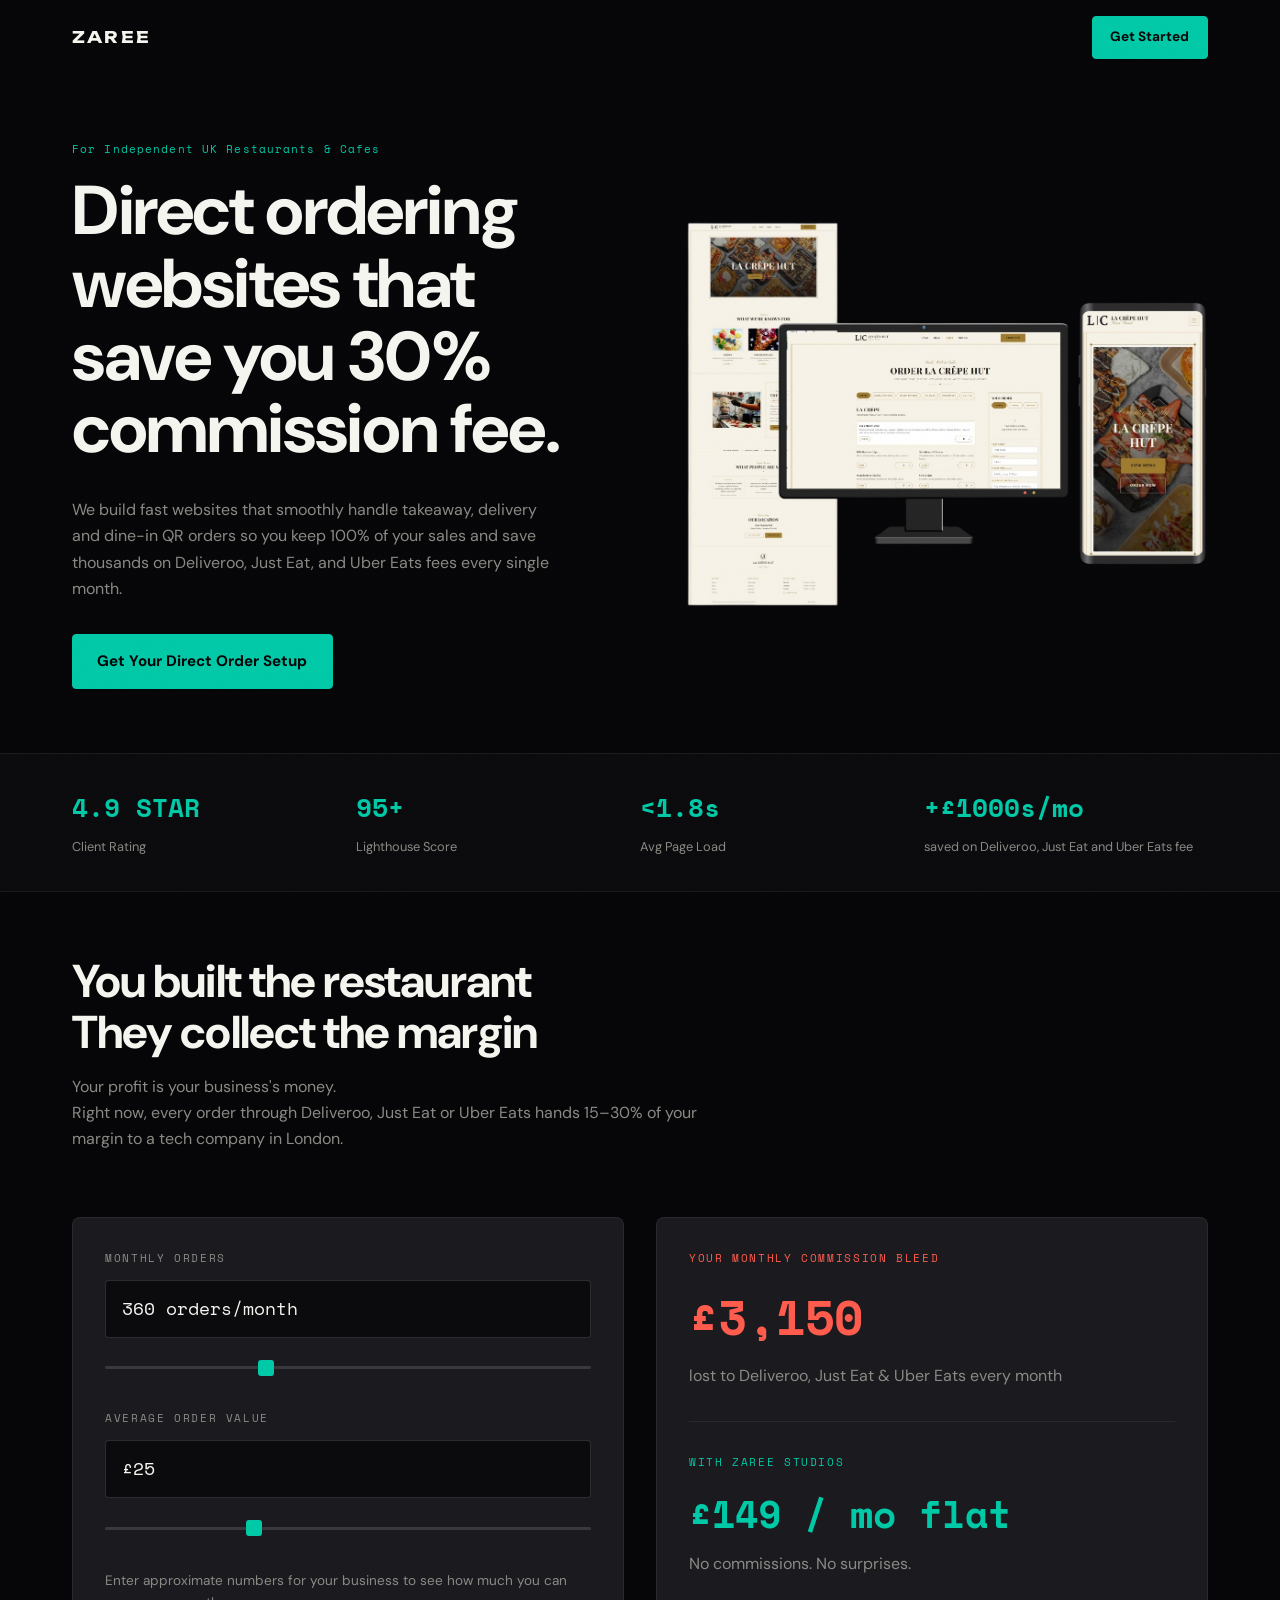
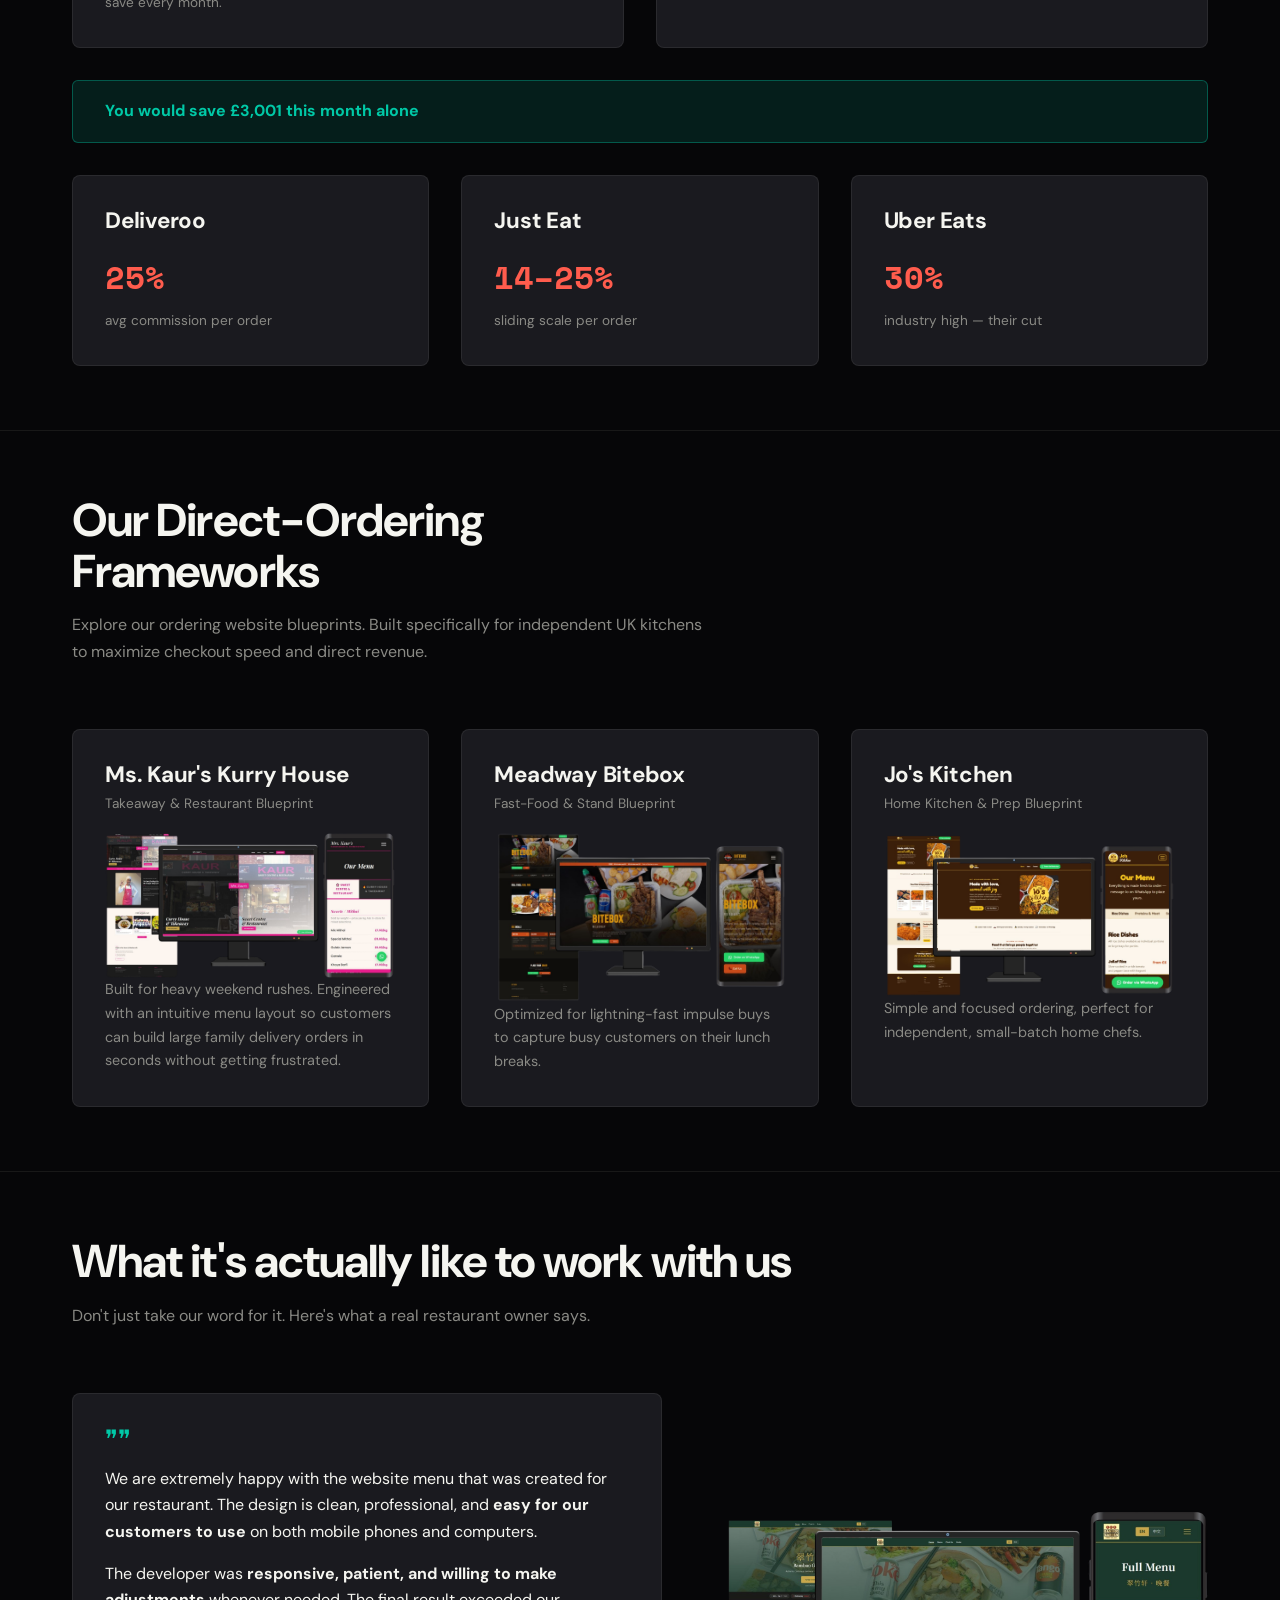
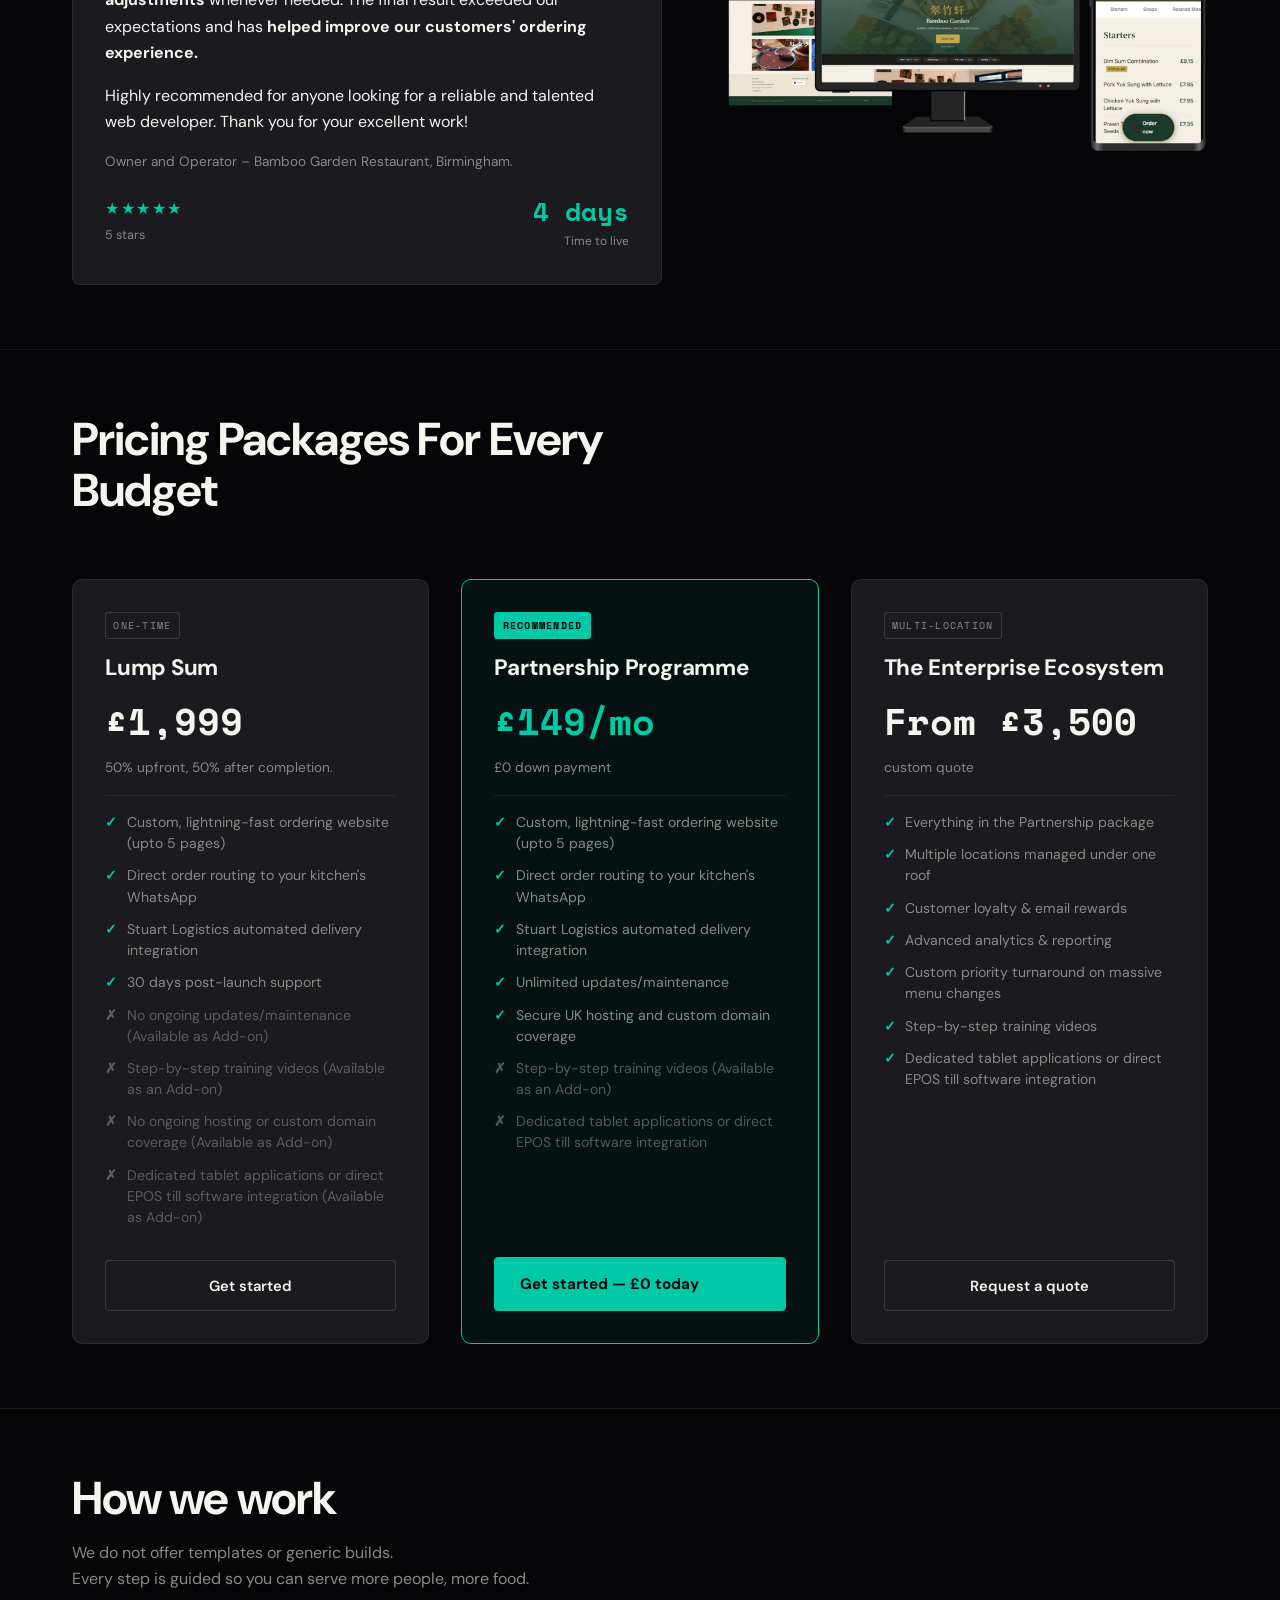
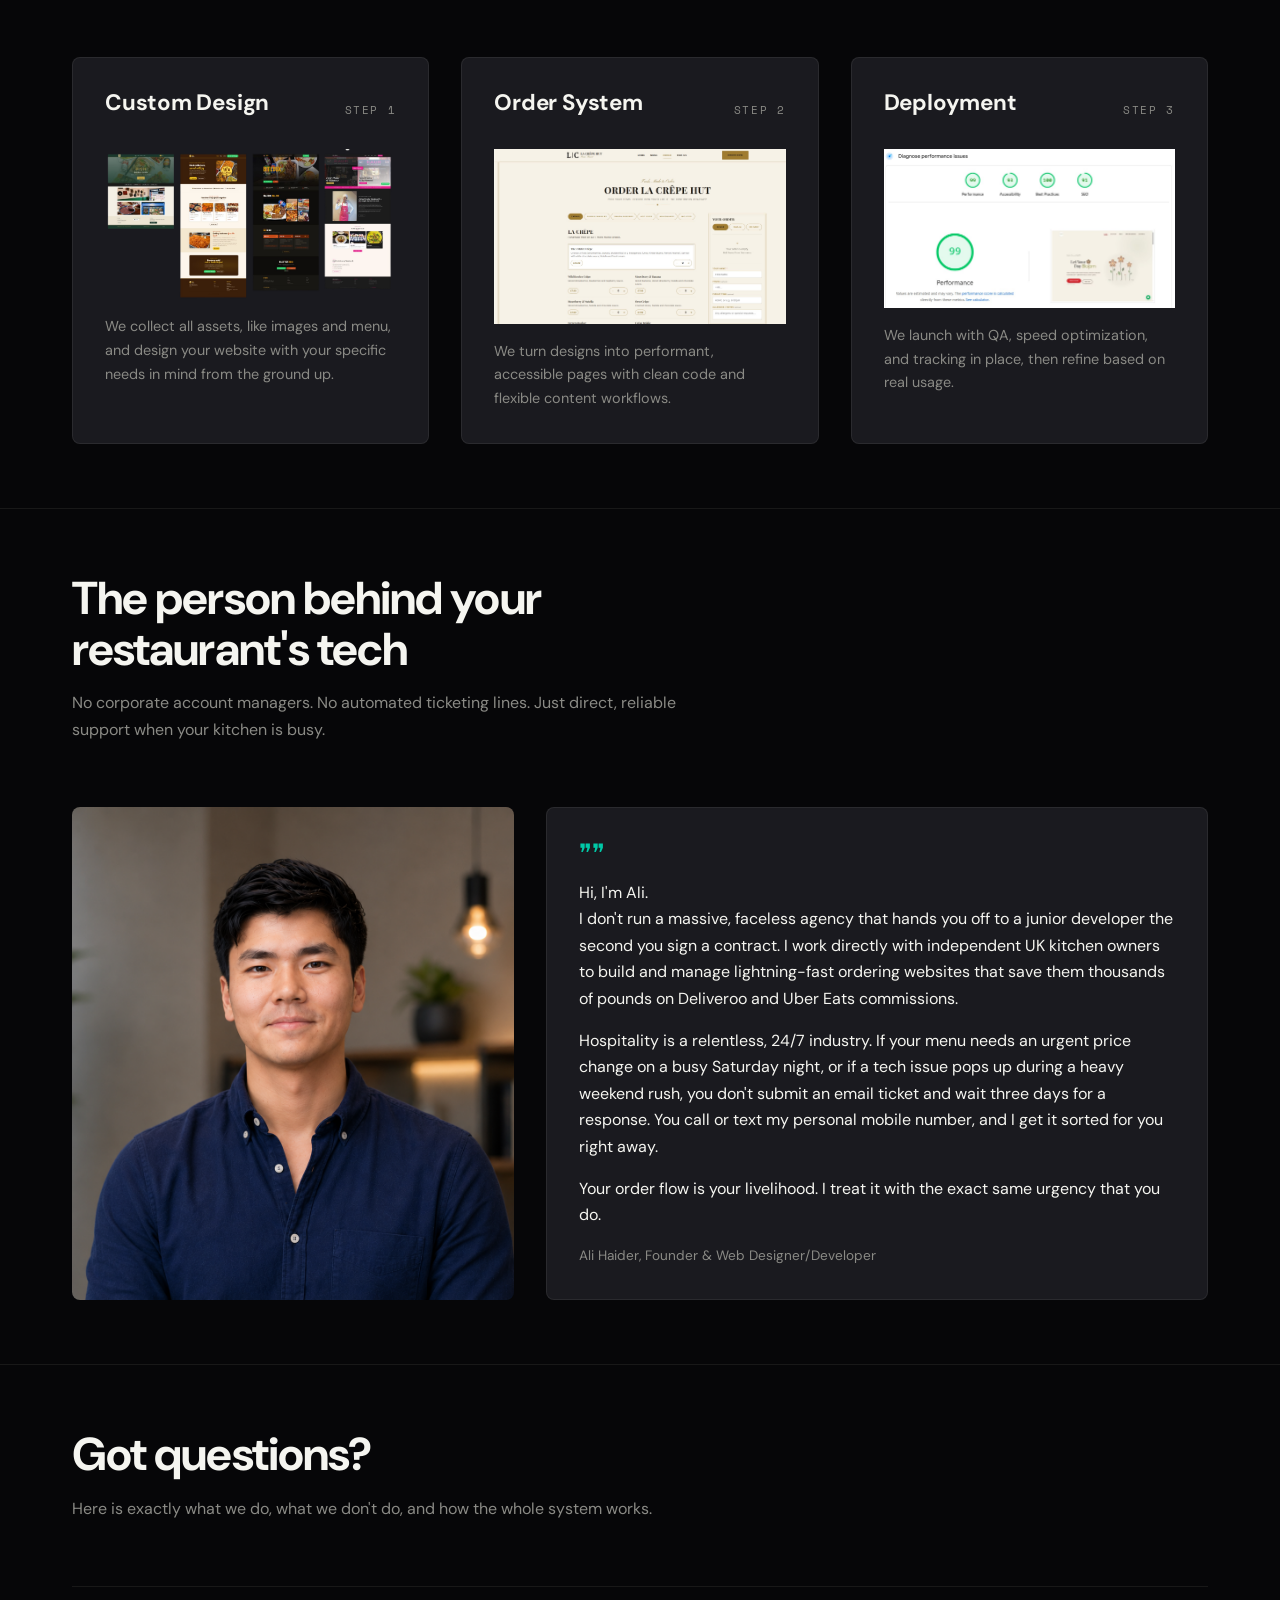
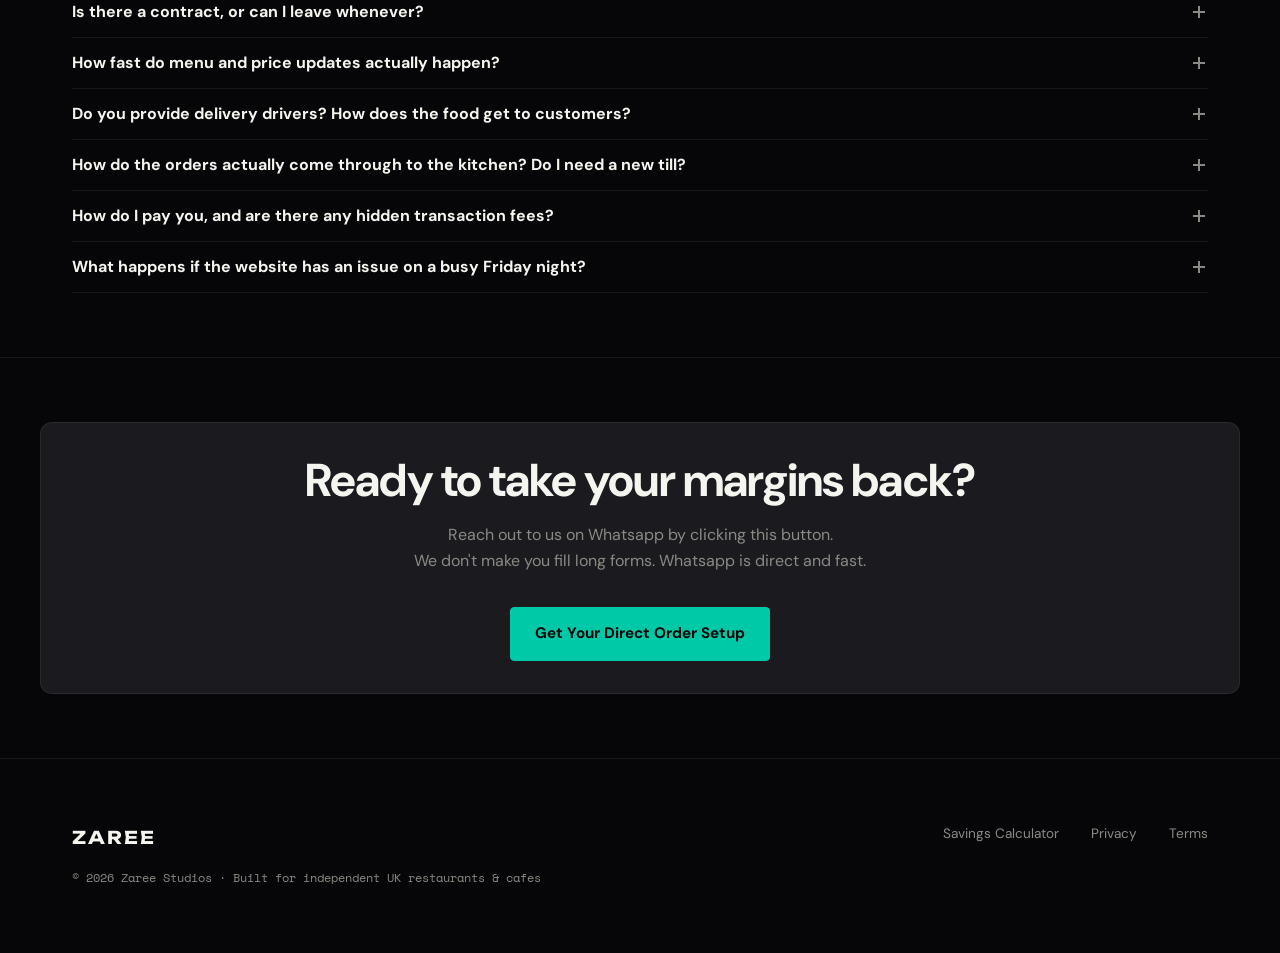
==== commit 572c7fc8: "Small style improvements" ====
--- a/index.html
+++ b/index.html
@@ -57,9 +57,7 @@
         </div>
 
         <div class="hero__visual reveal" data-delay="2">
-          <img class="hero__visual-bg" src="assets/images/portfolio/la-crepe-hut-wide.jpg" alt="La Crêpe Hut ordering website — full page view">
-          <img class="hero__visual-desktop" src="assets/images/portfolio/la-crepe-hut-desktop.jpg" alt="La Crêpe Hut ordering website on desktop">
-          <img class="hero__visual-phone" src="assets/images/portfolio/la-crepe-hut-mobile.jpg" alt="La Crêpe Hut ordering website on mobile">
+          <img src="assets/images/hero-la-crepe.png" alt="Zaree Studios direct ordering website on mobile and desktop" loading="lazy">
         </div>
       </div>
     </section>
@@ -67,6 +65,10 @@
     <!-- ===== PROOF STRIP ===== -->
     <section class="proof-strip" aria-label="Performance proof points">
       <div class="proof-strip__inner">
+        <div class="proof-stat reveal" data-delay="2">
+          <span class="proof-stat__value">4.9 STAR</span>
+          <span class="proof-stat__label">Client Rating</span>
+        </div>
         <div class="proof-stat reveal">
           <span class="proof-stat__value">95+</span>
           <span class="proof-stat__label">Lighthouse Score</span>
@@ -74,10 +76,6 @@
         <div class="proof-stat reveal" data-delay="1">
           <span class="proof-stat__value">&lt;1.8s</span>
           <span class="proof-stat__label">Avg Page Load</span>
-        </div>
-        <div class="proof-stat reveal" data-delay="2">
-          <span class="proof-stat__value">4.9 STAR</span>
-          <span class="proof-stat__label">Client Rating</span>
         </div>
         <div class="proof-stat reveal" data-delay="3">
           <span class="proof-stat__value">+£1000s/mo</span>
@@ -164,7 +162,7 @@
             <h3 class="type-card portfolio-card__name">Ms. Kaur's Kurry House</h3>
             <span class="portfolio-card__tag">Takeaway &amp; Restaurant Blueprint</span>
             <div class="portfolio-card__preview">
-              <img src="assets/images/portfolio/kurry-house-preview.jpg" alt="Ms. Kaur's Kurry House ordering website preview" loading="lazy">
+              <img src="assets/images/portfolio-ms-kaur.png" alt="Ms. Kaur's Kurry House ordering website preview" loading="lazy">
             </div>
             <p class="portfolio-card__desc">Built for heavy weekend rushes. Engineered with an intuitive menu layout so customers can build large family delivery orders in seconds without getting frustrated.</p>
           </article>
@@ -173,7 +171,7 @@
             <h3 class="type-card portfolio-card__name">Meadway Bitebox</h3>
             <span class="portfolio-card__tag">Fast-Food &amp; Stand Blueprint</span>
             <div class="portfolio-card__preview">
-              <img src="assets/images/portfolio/meadway-bitebox-preview.jpg" alt="Meadway Bitebox ordering website preview" loading="lazy">
+              <img src="assets/images/portfolio-meadway.png" alt="Meadway Bitebox ordering website preview" loading="lazy">
             </div>
             <p class="portfolio-card__desc">Optimized for lightning-fast impulse buys to capture busy customers on their lunch breaks.</p>
           </article>
@@ -182,7 +180,7 @@
             <h3 class="type-card portfolio-card__name">Jo's Kitchen</h3>
             <span class="portfolio-card__tag">Home Kitchen &amp; Prep Blueprint</span>
             <div class="portfolio-card__preview">
-              <img src="assets/images/portfolio/jos-kitchen-preview.jpg" alt="Jo's Kitchen ordering website preview" loading="lazy">
+              <img src="assets/images/portfolio-jos-kitchen.png" alt="Jo's Kitchen ordering website preview" loading="lazy">
             </div>
             <p class="portfolio-card__desc">Simple and focused ordering, perfect for independent, small-batch home chefs.</p>
           </article>
@@ -220,14 +218,14 @@
           </div>
 
           <div class="testimonial__visual reveal" data-delay="3">
-            <img src="assets/images/portfolio/bamboo-garden-desktop.jpg" alt="Bamboo Garden Restaurant ordering website on desktop" loading="lazy">
+            <img src="assets/images/testimonial-bamboo-garden.png" alt="Bamboo Garden Restaurant ordering website on desktop" loading="lazy">
           </div>
         </div>
       </div>
     </section>
 
     <!-- ===== PRICING ===== -->
-    <section class="pricing" aria-labelledby="pricing-heading">
+    <section class="pricing" id="pricing" aria-labelledby="pricing-heading">
       <div class="container">
         <div class="pricing__head">
           <h2 id="pricing-heading" class="type-section pricing__title reveal">Pricing Packages For Every Budget</h2>
@@ -310,7 +308,7 @@
               <span class="type-label process-card__step">Step 1</span>
             </div>
             <div class="process-card__preview">
-              <img src="assets/images/process/step-1-design.jpg" alt="Custom design collage of restaurant website assets" loading="lazy">
+              <img src="assets/images/process-design.png" alt="Custom design collage of restaurant website assets" loading="lazy">
             </div>
             <p class="process-card__desc">We collect all assets, like images and menu, and design your website with your specific needs in mind from the ground up.</p>
           </div>
@@ -321,7 +319,7 @@
               <span class="type-label process-card__step">Step 2</span>
             </div>
             <div class="process-card__preview">
-              <img src="assets/images/process/step-2-order-system.jpg" alt="La Crêpe Hut order system build" loading="lazy">
+              <img src="assets/images/la-crepe-hut-desktop.jpg" alt="La Crêpe Hut order system build" loading="lazy">
             </div>
             <p class="process-card__desc">We turn designs into performant, accessible pages with clean code and flexible content workflows.</p>
           </div>
@@ -332,7 +330,7 @@
               <span class="type-label process-card__step">Step 3</span>
             </div>
             <div class="process-card__preview">
-              <img src="assets/images/process/step-3-deployment.jpg" alt="Site performance diagnostics dashboard at launch" loading="lazy">
+              <img src="assets/images/lighthouse-score.jpg" alt="Site performance diagnostics dashboard at launch" loading="lazy">
             </div>
             <p class="process-card__desc">We launch with QA, speed optimization, and tracking in place, then refine based on real usage.</p>
           </div>
@@ -350,7 +348,7 @@
 
         <div class="founder__grid">
           <div class="founder__photo reveal" data-delay="2">
-            <img src="assets/images/ali-portrait.jpg" alt="Ali Haider, founder of Zaree Studios">
+            <img src="assets/images/ali-portrait.png" alt="Ali Haider, founder of Zaree Studios">
           </div>
 
           <div class="founder__card reveal" data-delay="3">
@@ -375,30 +373,84 @@
           <p class="type-body reveal" data-delay="1">Here is exactly what we do, what we don't do, and how the whole system works.</p>
         </div>
 
-        <div class="faq__list">
-          <div class="faq-item reveal">
-            <h3 class="faq-item__question">Is there a contract, or can I leave whenever?</h3>
-            <p class="faq-item__answer">To keep your monthly costs flat and cover the upfront design, hosting, and domain setup, there is a minimum 12-month agreement. After that, it rolls month-to-month. We invest a lot of time into building you a premium system, so we look for partners who are serious about building a long-term, independent brand.</p>
-          </div>
-          <div class="faq-item reveal">
-            <h3 class="faq-item__question">How fast do menu and price updates actually happen?</h3>
-            <p class="faq-item__answer">Usually within minutes, but 24 hours maximum. If you need to change a price, swap a food photo, or add a weekend special, just drop us a text. We get it sorted in the background so you can stay focused on the kitchen.</p>
-          </div>
-          <div class="faq-item reveal">
-            <h3 class="faq-item__question">Do you provide delivery drivers? How does the food get to customers?</h3>
-            <p class="faq-item__answer">We don't employ drivers, but we have a much better solution. Your website hooks directly into Stuart Logistics. They handle the delivery for a flat distance fee that the customer pays at checkout, not you. You get the delivery order, Stuart handles the rider, and you pay £0 in commission.</p>
-          </div>
-          <div class="faq-item reveal">
-            <h3 class="faq-item__question">How do the orders actually come through to the kitchen? Do I need a new till?</h3>
-            <p class="faq-item__answer">By default, every single order drops instantly into your kitchen's WhatsApp. It's clean, simple, and you don't need any new gear. If you want a dedicated tablet application or a direct link into your current EPOS till setup, we can absolutely set that up for you as an add-on feature.</p>
-          </div>
-          <div class="faq-item reveal">
-            <h3 class="faq-item__question">How do I pay you, and are there any hidden transaction fees?</h3>
-            <p class="faq-item__answer">No hidden percentages or tech cuts here. You pay your flat £149 a month via a standard bank transfer to our UK business account (handled securely through WorldFirst). Whether you do £1,000 or £20,000 in takeaway sales this month, you keep every single penny of it.</p>
-          </div>
-          <div class="faq-item reveal">
-            <h3 class="faq-item__question">What happens if the website has an issue on a busy Friday night?</h3>
-            <p class="faq-item__answer">You text or call us directly. Because you are working with a solo specialist—not a massive corporate ticketing system—you don't get stuck in an automated support queue. Your order flow is your livelihood, so we treat tech emergencies with the exact same urgency you do.</p>
+        <div class="faq__list" data-faq>
+          <div class="faq-item reveal">
+            <h3 class="faq-item__heading">
+              <button type="button" class="faq-item__question" id="faq-q-1" aria-expanded="false" aria-controls="faq-a-1">
+                Is there a contract, or can I leave whenever?
+                <span class="faq-item__icon" aria-hidden="true"></span>
+              </button>
+            </h3>
+            <div class="faq-item__answer-wrap" id="faq-a-1" role="region" aria-labelledby="faq-q-1">
+              <div class="faq-item__answer-inner">
+                <p class="faq-item__answer">To keep your monthly costs flat and cover the upfront design, hosting, and domain setup, there is a minimum 12-month agreement. After that, it rolls month-to-month. We invest a lot of time into building you a premium system, so we look for partners who are serious about building a long-term, independent brand.</p>
+              </div>
+            </div>
+          </div>
+          <div class="faq-item reveal">
+            <h3 class="faq-item__heading">
+              <button type="button" class="faq-item__question" id="faq-q-2" aria-expanded="false" aria-controls="faq-a-2">
+                How fast do menu and price updates actually happen?
+                <span class="faq-item__icon" aria-hidden="true"></span>
+              </button>
+            </h3>
+            <div class="faq-item__answer-wrap" id="faq-a-2" role="region" aria-labelledby="faq-q-2">
+              <div class="faq-item__answer-inner">
+                <p class="faq-item__answer">Usually within minutes, but 24 hours maximum. If you need to change a price, swap a food photo, or add a weekend special, just drop us a text. We get it sorted in the background so you can stay focused on the kitchen.</p>
+              </div>
+            </div>
+          </div>
+          <div class="faq-item reveal">
+            <h3 class="faq-item__heading">
+              <button type="button" class="faq-item__question" id="faq-q-3" aria-expanded="false" aria-controls="faq-a-3">
+                Do you provide delivery drivers? How does the food get to customers?
+                <span class="faq-item__icon" aria-hidden="true"></span>
+              </button>
+            </h3>
+            <div class="faq-item__answer-wrap" id="faq-a-3" role="region" aria-labelledby="faq-q-3">
+              <div class="faq-item__answer-inner">
+                <p class="faq-item__answer">We don't employ drivers, but we have a much better solution. Your website hooks directly into Stuart Logistics. They handle the delivery for a flat distance fee that the customer pays at checkout, not you. You get the delivery order, Stuart handles the rider, and you pay £0 in commission.</p>
+              </div>
+            </div>
+          </div>
+          <div class="faq-item reveal">
+            <h3 class="faq-item__heading">
+              <button type="button" class="faq-item__question" id="faq-q-4" aria-expanded="false" aria-controls="faq-a-4">
+                How do the orders actually come through to the kitchen? Do I need a new till?
+                <span class="faq-item__icon" aria-hidden="true"></span>
+              </button>
+            </h3>
+            <div class="faq-item__answer-wrap" id="faq-a-4" role="region" aria-labelledby="faq-q-4">
+              <div class="faq-item__answer-inner">
+                <p class="faq-item__answer">By default, every single order drops instantly into your kitchen's WhatsApp. It's clean, simple, and you don't need any new gear. If you want a dedicated tablet application or a direct link into your current EPOS till setup, we can absolutely set that up for you as an add-on feature.</p>
+              </div>
+            </div>
+          </div>
+          <div class="faq-item reveal">
+            <h3 class="faq-item__heading">
+              <button type="button" class="faq-item__question" id="faq-q-5" aria-expanded="false" aria-controls="faq-a-5">
+                How do I pay you, and are there any hidden transaction fees?
+                <span class="faq-item__icon" aria-hidden="true"></span>
+              </button>
+            </h3>
+            <div class="faq-item__answer-wrap" id="faq-a-5" role="region" aria-labelledby="faq-q-5">
+              <div class="faq-item__answer-inner">
+                <p class="faq-item__answer">No hidden percentages or tech cuts here. You pay your flat £150 a month via a standard bank transfer to our UK business account (handled securely through WorldFirst). Whether you do £1,000 or £20,000 in takeaway sales this month, you keep every single penny of it.</p>
+              </div>
+            </div>
+          </div>
+          <div class="faq-item reveal">
+            <h3 class="faq-item__heading">
+              <button type="button" class="faq-item__question" id="faq-q-6" aria-expanded="false" aria-controls="faq-a-6">
+                What happens if the website has an issue on a busy Friday night?
+                <span class="faq-item__icon" aria-hidden="true"></span>
+              </button>
+            </h3>
+            <div class="faq-item__answer-wrap" id="faq-a-6" role="region" aria-labelledby="faq-q-6">
+              <div class="faq-item__answer-inner">
+                <p class="faq-item__answer">You text or call us directly. Because you are working with a solo specialist—not a massive corporate ticketing system—you don't get stuck in an automated support queue. Your order flow is your livelihood, so we treat tech emergencies with the exact same urgency you do.</p>
+              </div>
+            </div>
           </div>
         </div>
       </div>
--- a/assets/css/style.css
+++ b/assets/css/style.css
@@ -424,10 +424,6 @@
 }
 
 /* ===== HERO ===== */
-.hero {
-  padding-top: calc(var(--space-xl) + var(--space-sm));
-  padding-bottom: var(--space-xl);
-}
 
 .hero__grid {
   display: grid;
@@ -462,37 +458,6 @@
   height: auto;
 }
 
-.hero__visual-desktop {
-  width: 62%;
-  position: relative;
-  z-index: 2;
-  border-radius: 6px;
-  overflow: hidden;
-  box-shadow: 0 30px 60px rgba(0,0,0,0.5);
-}
-
-.hero__visual-bg {
-  position: absolute;
-  left: 0;
-  top: 4%;
-  width: 40%;
-  z-index: 1;
-  border-radius: 6px;
-  overflow: hidden;
-  opacity: 0.85;
-}
-
-.hero__visual-phone {
-  position: absolute;
-  right: 0;
-  bottom: 0;
-  width: 26%;
-  z-index: 3;
-  border-radius: 14px;
-  overflow: hidden;
-  box-shadow: 0 20px 40px rgba(0,0,0,0.5);
-}
-
 @media (max-width: 900px) {
   .hero__grid { grid-template-columns: 1fr; }
   .hero__visual { min-height: 280px; margin-top: var(--space-md); }
@@ -510,13 +475,6 @@
   margin: 0 auto;
   padding: var(--space-md);
 }
-
-.proof-stat {
-  padding: 0 var(--space-md);
-  border-left: 1px solid var(--border-subtle);
-}
-
-.proof-stat:first-child { border-left: none; padding-left: 0; }
 
 .proof-stat__value {
   font-family: var(--font-mono);
@@ -727,18 +685,11 @@
   margin-bottom: var(--space-sm);
 }
 
-.portfolio-card__preview {
-  border-radius: 6px;
-  overflow: hidden;
-  margin-bottom: var(--space-sm);
-  aspect-ratio: 16 / 11;
-  background: var(--background-surface);
-}
-
 .portfolio-card__preview img {
   width: 100%;
   height: 100%;
-  object-fit: cover;
+  object-fit: contain;
+  background-color: transparent
 }
 
 .portfolio-card__desc {
@@ -824,7 +775,6 @@
 
 @media (max-width: 900px) {
   .testimonial__grid { grid-template-columns: 1fr; }
-  .testimonial__visual { display: none; }
 }
 
 /* ===== PRICING ===== */
@@ -835,7 +785,7 @@
   display: grid;
   grid-template-columns: repeat(3, 1fr);
   gap: var(--space-md);
-  align-items: start;
+  align-items: stretch;
 }
 
 .pricing-card {
@@ -946,11 +896,7 @@
 .process-card__title { margin-bottom: var(--space-sm); }
 
 .process-card__preview {
-  border-radius: 6px;
-  overflow: hidden;
   margin-bottom: var(--space-sm);
-  aspect-ratio: 16 / 10;
-  background: var(--background-surface);
 }
 
 .process-card__preview img {
@@ -1019,31 +965,110 @@
   .founder__photo { min-height: 240px; }
 }
 
+
 /* ===== FAQ ===== */
 .faq__head { max-width: 640px; margin-bottom: var(--space-lg); }
 .faq__title { margin-bottom: var(--space-sm); }
-
+ 
 .faq__list {
   display: flex;
   flex-direction: column;
 }
-
+ 
 .faq-item {
+  border-top: 1px solid var(--border-subtle);
+}
+ 
+.faq-item:last-child { border-bottom: 1px solid var(--border-subtle); }
+ 
+.faq-item__heading { line-height: 1; }
+ 
+.faq-item__question {
+  width: 100%;
+  display: flex;
+  align-items: center;
+  justify-content: space-between;
+  gap: var(--space-md);
+  text-align: left;
+  font-family: var(--font-body);
+  font-weight: 700;
+  font-size: 1rem;
+  color: var(--text-primary);
   padding: var(--space-sm) 0;
-  border-top: 1px solid var(--border-subtle);
-}
-
-.faq-item:last-child { border-bottom: 1px solid var(--border-subtle); }
-
-.faq-item__question {
-  font-weight: 700;
-  margin-bottom: 0.5rem;
-}
-
+  transition: color var(--duration-sm) var(--ease-out);
+}
+ 
+.faq-item__question:hover { color: var(--accent); }
+ 
+.faq-item__icon {
+  position: relative;
+  flex-shrink: 0;
+  width: 18px;
+  height: 18px;
+}
+ 
+.faq-item__icon::before,
+.faq-item__icon::after {
+  content: '';
+  position: absolute;
+  top: 50%;
+  left: 50%;
+  background: var(--text-secondary);
+  transition: background var(--duration-sm) var(--ease-out),
+              transform var(--duration-md) var(--ease-out);
+}
+ 
+.faq-item__icon::before {
+  width: 12px;
+  height: 2px;
+  transform: translate(-50%, -50%);
+}
+ 
+.faq-item__icon::after {
+  width: 2px;
+  height: 12px;
+  transform: translate(-50%, -50%);
+}
+ 
+.faq-item__question:hover .faq-item__icon::before,
+.faq-item__question:hover .faq-item__icon::after {
+  background: var(--accent);
+}
+ 
+.faq-item.is-open .faq-item__icon::after {
+  transform: translate(-50%, -50%) rotate(90deg);
+  opacity: 0;
+}
+ 
+.faq-item.is-open .faq-item__icon::before {
+  background: var(--accent);
+}
+ 
+.faq-item.is-open .faq-item__question {
+  color: var(--accent);
+}
+ 
+/* Grid-rows collapse trick — animates height without JS measuring scrollHeight */
+.faq-item__answer-wrap {
+  display: grid;
+  grid-template-rows: 0fr;
+  transition: grid-template-rows var(--duration-md) var(--ease-out);
+}
+ 
+.faq-item.is-open .faq-item__answer-wrap {
+  grid-template-rows: 1fr;
+}
+ 
+.faq-item__answer-inner {
+  overflow: hidden;
+  min-height: 0;
+}
+ 
 .faq-item__answer {
   color: var(--text-secondary);
   font-size: 0.95rem;
   max-width: 820px;
+  padding-bottom: var(--space-sm);
 }
 
 /* ===== FINAL CTA ===== */
@@ -1057,7 +1082,7 @@
   background: var(--background-raised);
   border: 1px solid var(--border-subtle);
   border-radius: 12px;
-  padding: var(--space-xl) var(--space-md);
+  padding: var(--space-md);
   text-align: center;
 }
 
@@ -1078,136 +1103,6 @@
 .final-cta__note a {
   color: var(--accent);
   border-bottom: 1px solid var(--border-accent);
-}
-
-
-/* ======================================================================
-   LEGAL PAGES (Privacy / Terms)
-   ====================================================================== */
-.legal {
-  padding: var(--space-8) var(--space-6) var(--space-9);
-}
- 
-.legal__header,
-.legal__toc,
-.legal__body {
-  max-width: 760px;
-  margin: 0 auto;
-}
- 
-.legal__title {
-  font-family: var(--font-display);
-  font-weight: 700;
-  font-size: clamp(2rem, 4.5vw, 2.8rem);
-  letter-spacing: -0.01em;
-}
- 
-.legal__updated {
-  font-family: var(--font-mono);
-  font-size: 0.8rem;
-  color: var(--color-text-muted);
-  margin-top: var(--space-4);
-}
- 
-.legal__intro {
-  margin-top: var(--space-5);
-  color: var(--color-text-secondary);
-  font-size: 1.05rem;
-  line-height: 1.65;
-}
- 
-.legal__toc {
-  display: flex;
-  flex-wrap: wrap;
-  gap: var(--space-2) var(--space-4);
-  background: var(--color-surface);
-  border: 1px solid var(--color-border);
-  border-radius: var(--radius-lg);
-  padding: var(--space-5) var(--space-6);
-  margin-top: var(--space-7);
-  margin-bottom: var(--space-8);
-}
- 
-.legal__toc-link {
-  font-size: 0.88rem;
-  color: var(--color-text-secondary);
-  text-decoration: underline;
-  text-decoration-color: var(--color-border);
-  text-underline-offset: 3px;
-}
- 
-.legal__toc-link:hover {
-  color: var(--color-accent-teal);
-  text-decoration-color: var(--color-accent-teal);
-}
- 
-.legal__section {
-  padding: var(--space-6) 0;
-  border-top: 1px solid var(--color-border);
-  scroll-margin-top: var(--space-6);
-}
- 
-.legal__section:first-child {
-  border-top: none;
-  padding-top: 0;
-}
- 
-.legal__section-title {
-  font-family: var(--font-body);
-  font-weight: 600;
-  font-size: 1.2rem;
-  margin-bottom: var(--space-4);
-}
- 
-.legal__section-text {
-  color: var(--color-text-secondary);
-  font-size: 0.98rem;
-  line-height: 1.7;
-  margin-bottom: var(--space-4);
-}
- 
-.legal__section-text:last-child {
-  margin-bottom: 0;
-}
- 
-.legal__list {
-  list-style: none;
-  margin-bottom: var(--space-4);
-}
- 
-.legal__list li {
-  position: relative;
-  padding-left: var(--space-5);
-  color: var(--color-text-secondary);
-  font-size: 0.98rem;
-  line-height: 1.7;
-  margin-bottom: var(--space-3);
-}
- 
-.legal__list li::before {
-  content: '';
-  position: absolute;
-  left: 0;
-  top: 0.65em;
-  width: 6px;
-  height: 6px;
-  border-radius: 50%;
-  background: var(--color-accent-teal);
-}
- 
-.legal__list strong {
-  color: var(--color-text-primary);
-  font-weight: 600;
-}
- 
-.legal__link {
-  color: var(--color-accent-teal);
-  text-decoration: underline;
-  text-underline-offset: 3px;
-}
- 
-.legal__link:hover {
-  opacity: 0.85;
 }
 
 /* ===== FOOTER ===== */
@@ -1223,7 +1118,7 @@
   max-width: var(--max-width);
   margin: 0 auto;
   padding: 0 var(--space-md);
-  gap: var(--space-lg);
+  gap: var(--space-md);
 }
 
 .footer__brand {
@@ -1274,6 +1169,80 @@
 }
 
 
+/* ===== LEGAL PAGES ===== */
+.legal-header {
+  padding-top: var(--space-lg);
+  padding-bottom: var(--space-lg);
+  border-bottom: 1px solid var(--border-subtle);
+  margin-bottom: var(--space-lg);
+}
+
+.legal-header__title { margin: var(--space-sm) 0 var(--space-sm); }
+
+.legal-header__updated {
+  font-family: var(--font-mono);
+  font-size: 0.78rem;
+  color: var(--text-secondary);
+}
+
+.legal-section {
+  display: grid;
+  grid-template-columns: 72px 1fr;
+  gap: var(--space-md);
+  padding: var(--space-md) 0;
+  border-top: 1px solid var(--border-subtle);
+}
+
+.legal-section:last-child { padding-bottom: var(--space-lg); }
+
+.legal-section__number {
+  font-family: var(--font-mono);
+  color: var(--accent);
+  font-size: 0.85rem;
+}
+
+.legal-section__title {
+  font-family: var(--font-body);
+  font-weight: 700;
+  font-size: 1.2rem;
+  margin-bottom: var(--space-sm);
+}
+
+.legal-section__body {
+  color: var(--text-secondary);
+  max-width: 720px;
+}
+
+.legal-section__body p { margin-bottom: 0.9rem; }
+.legal-section__body p:last-child { margin-bottom: 0; }
+
+.legal-section__list {
+  color: var(--text-secondary);
+  max-width: 720px;
+  margin: 0.9rem 0;
+  padding-left: 1.2rem;
+}
+
+.legal-section__list li {
+  list-style: disc;
+  margin-bottom: 0.5rem;
+  line-height: 1.6;
+}
+
+.legal-section__body a,
+.legal-section__list a {
+  color: var(--accent);
+  border-bottom: 1px solid var(--border-accent);
+}
+
+@media (max-width: 640px) {
+  .legal-section {
+    grid-template-columns: 1fr;
+    gap: var(--space-xs);
+  }
+}
+
+
 /* ===== 9. REDUCED MOTION ===== */
 @media (prefers-reduced-motion: reduce) {
   html { scroll-behavior: auto; }
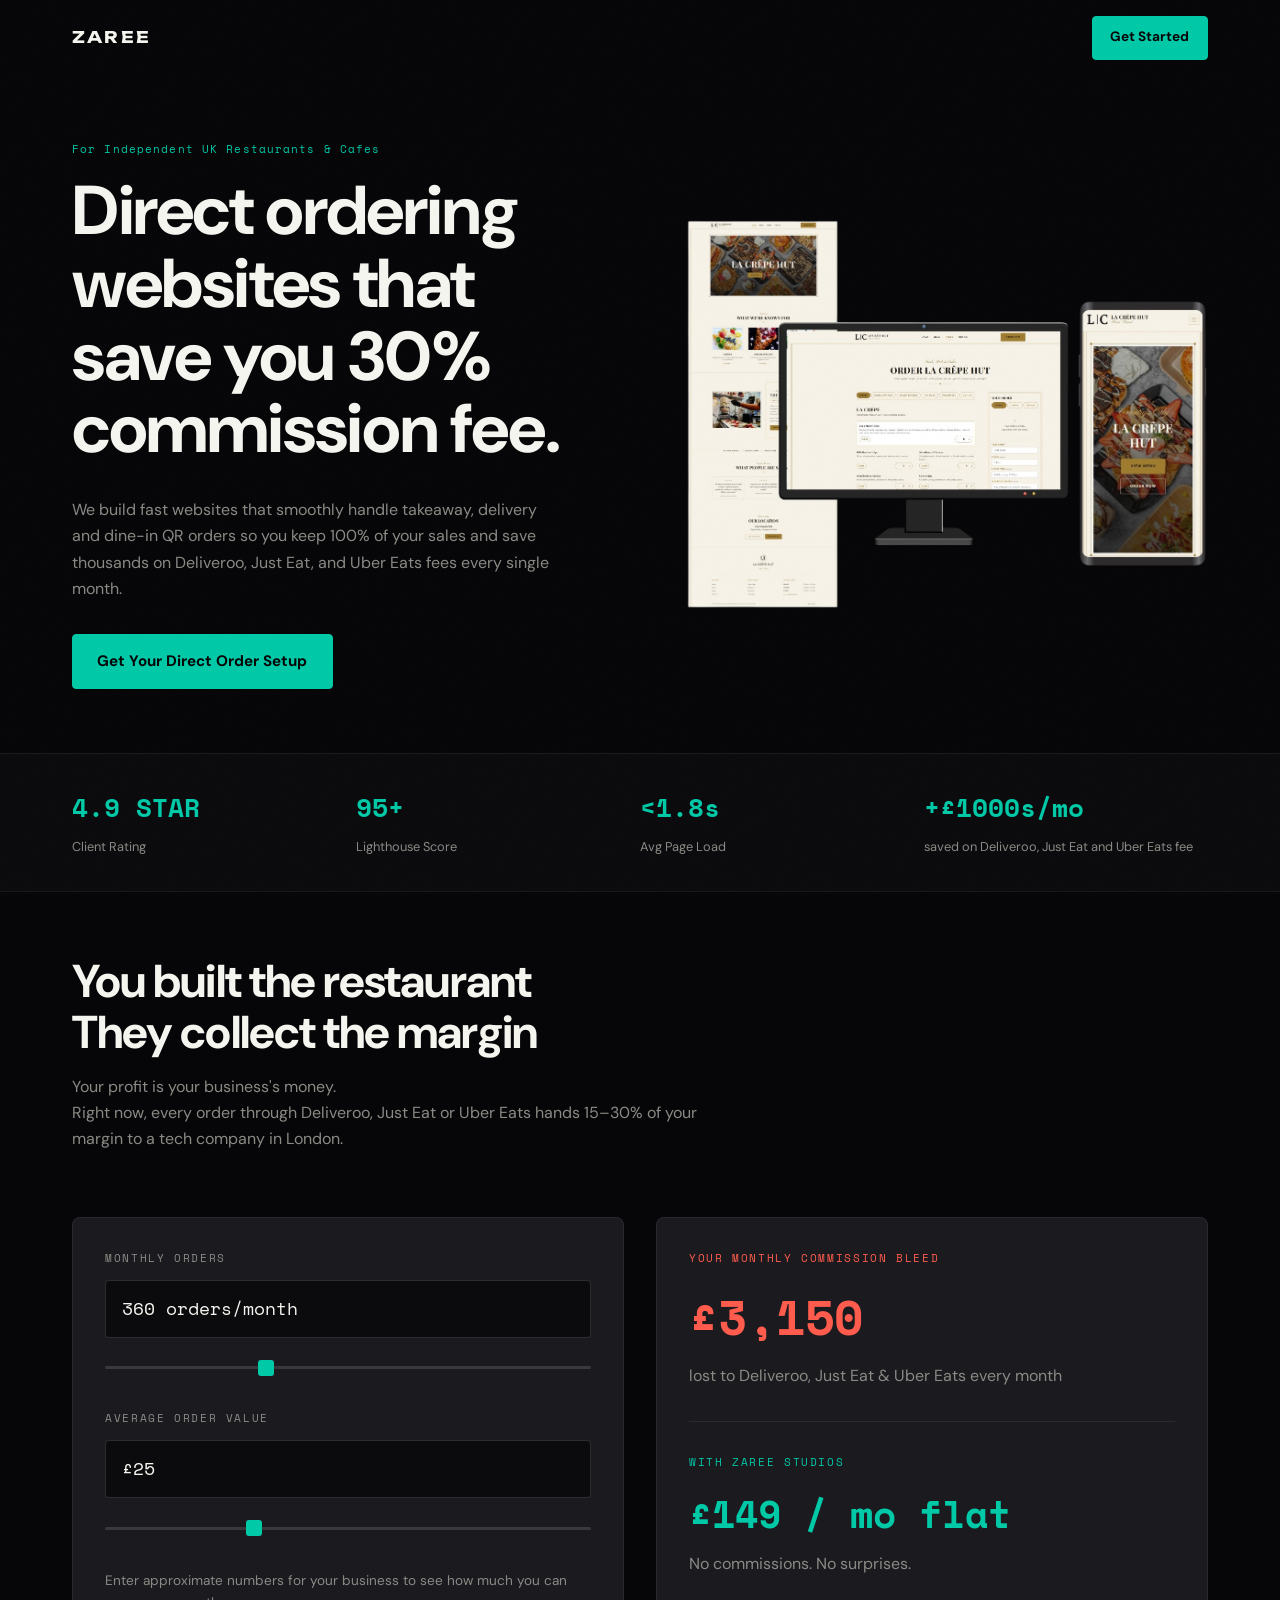
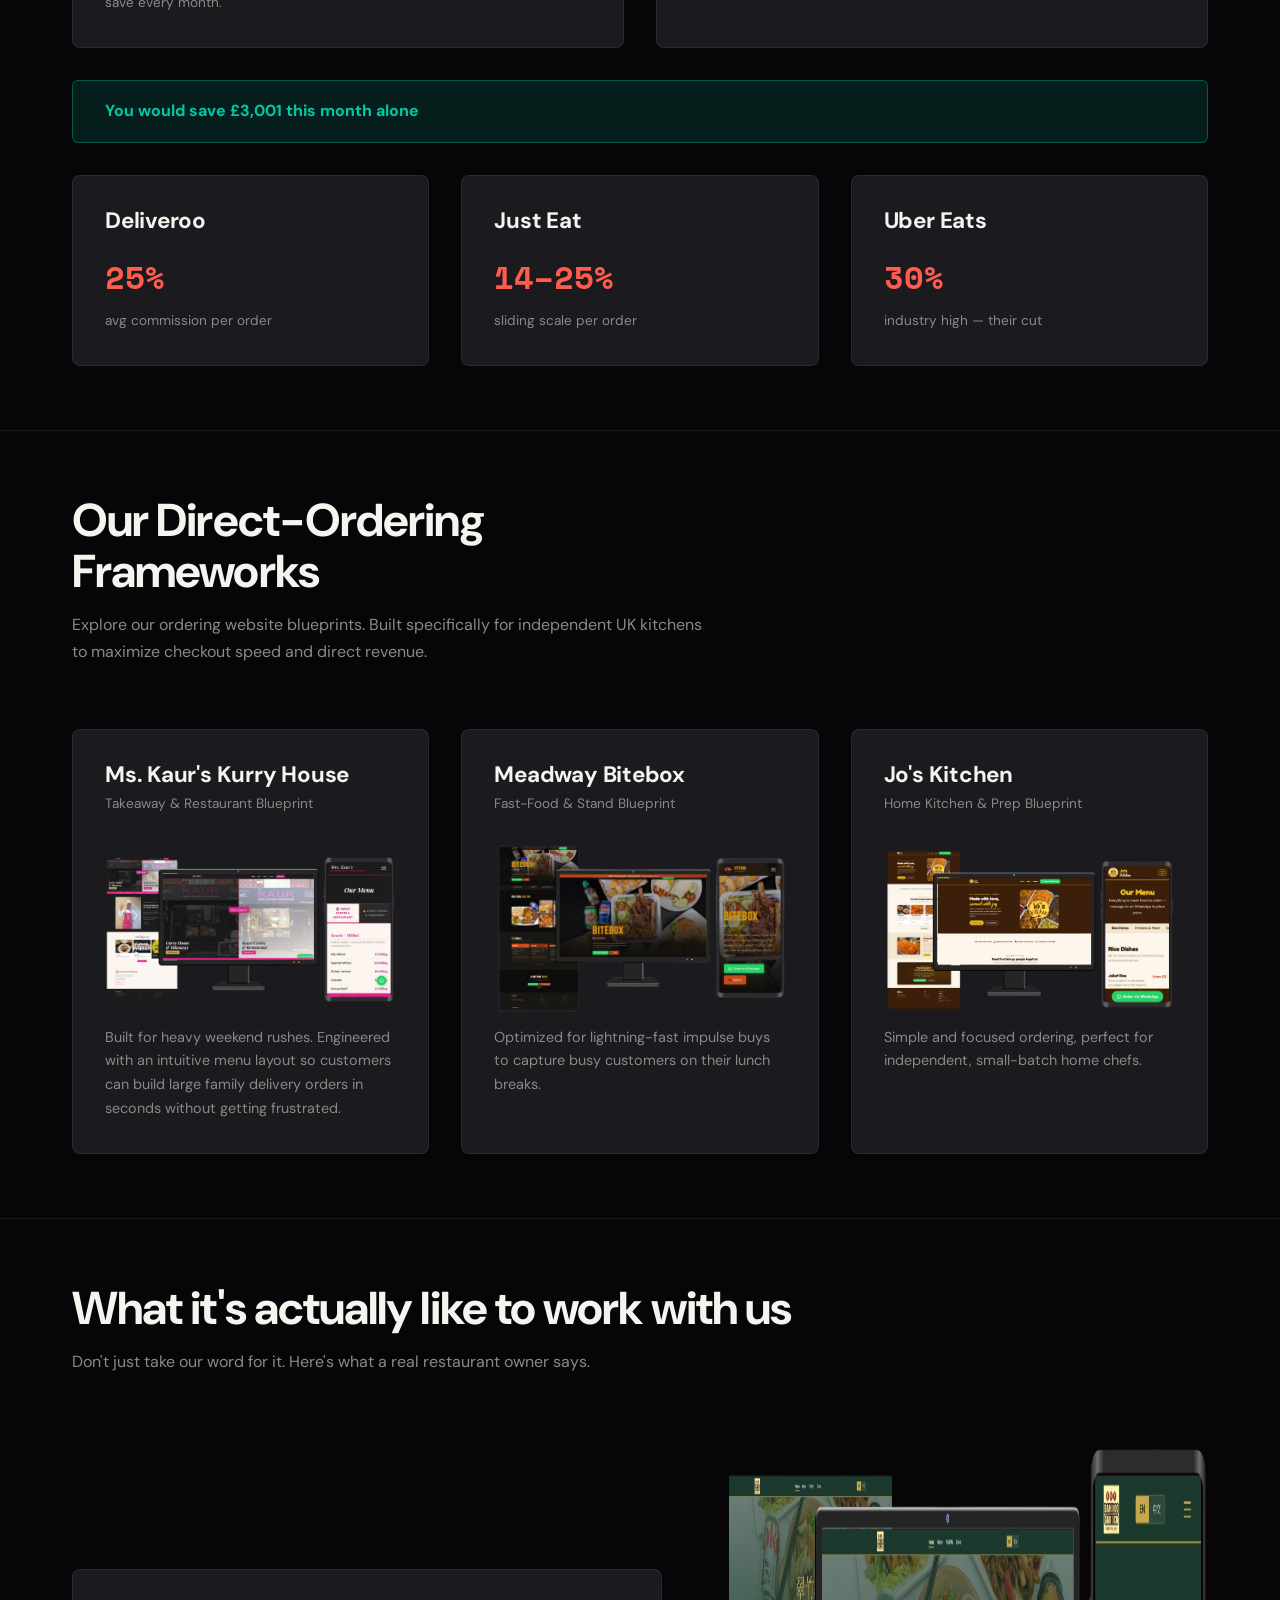
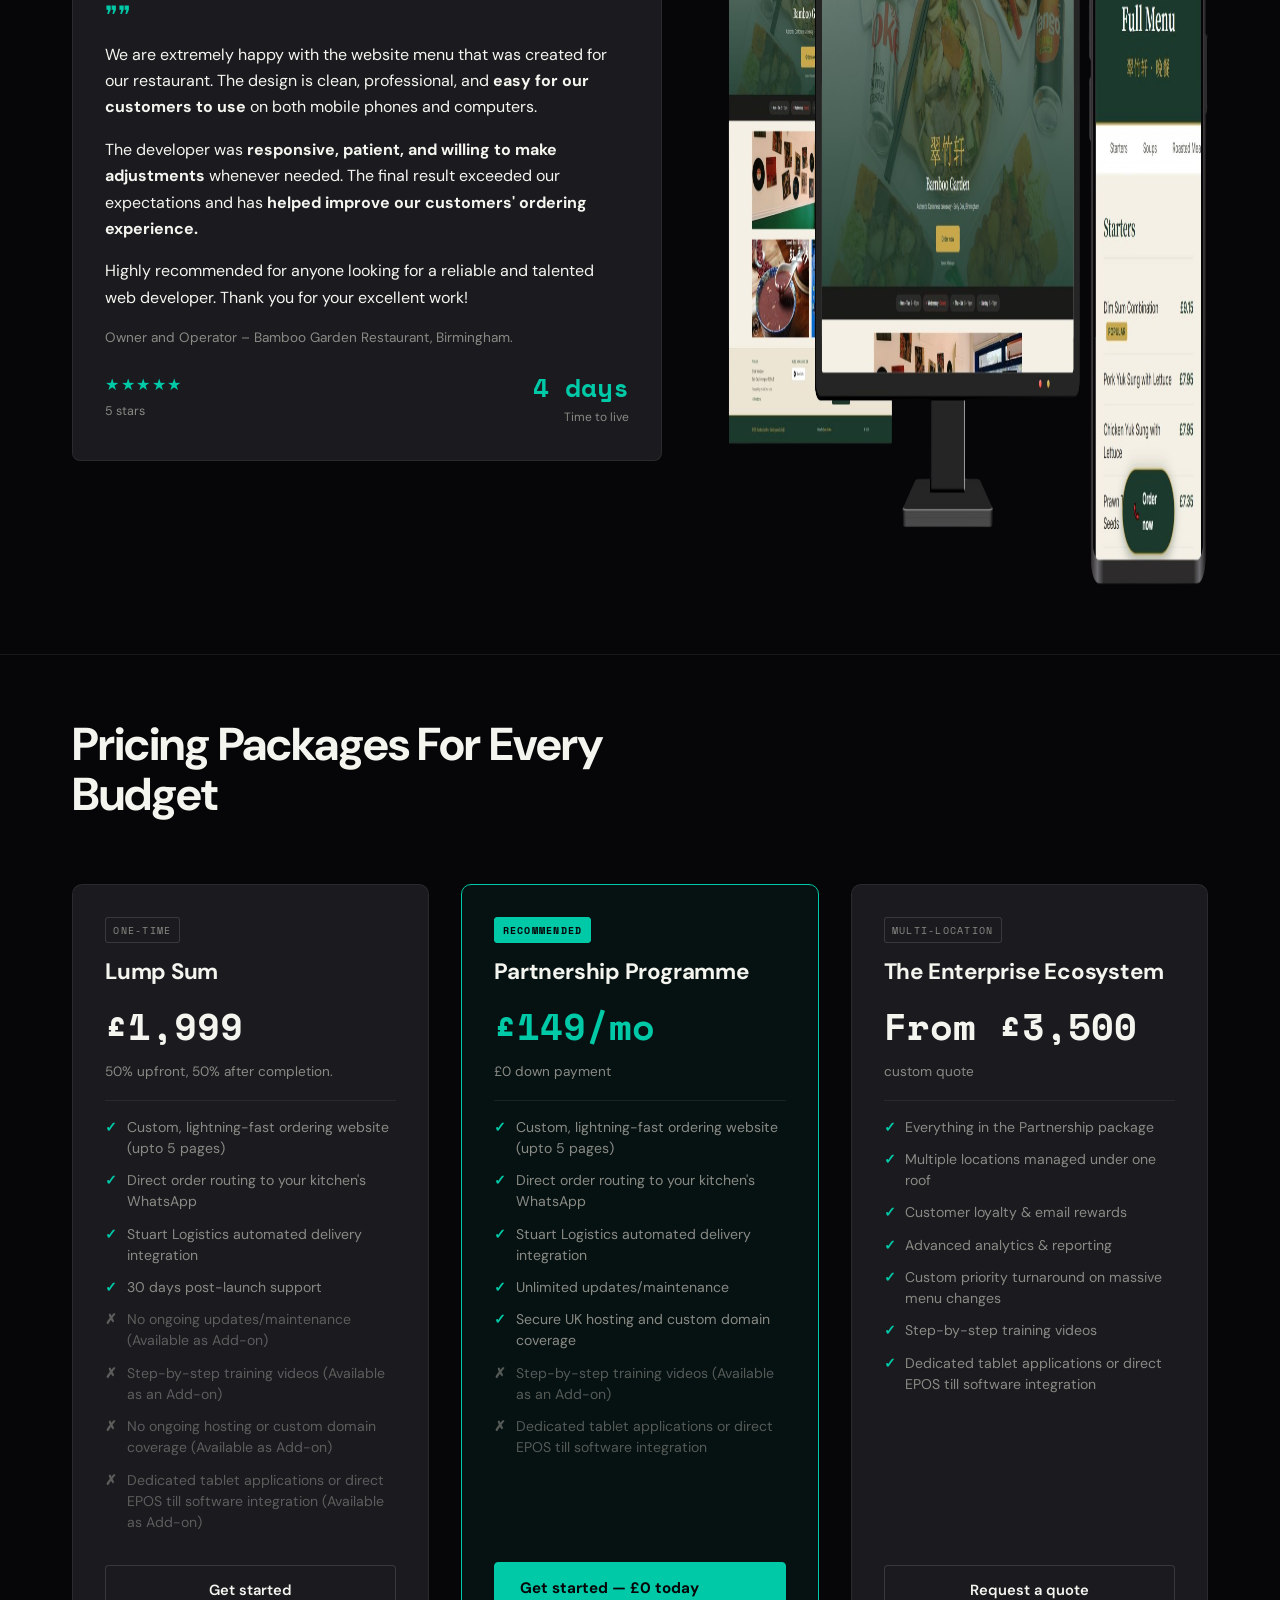
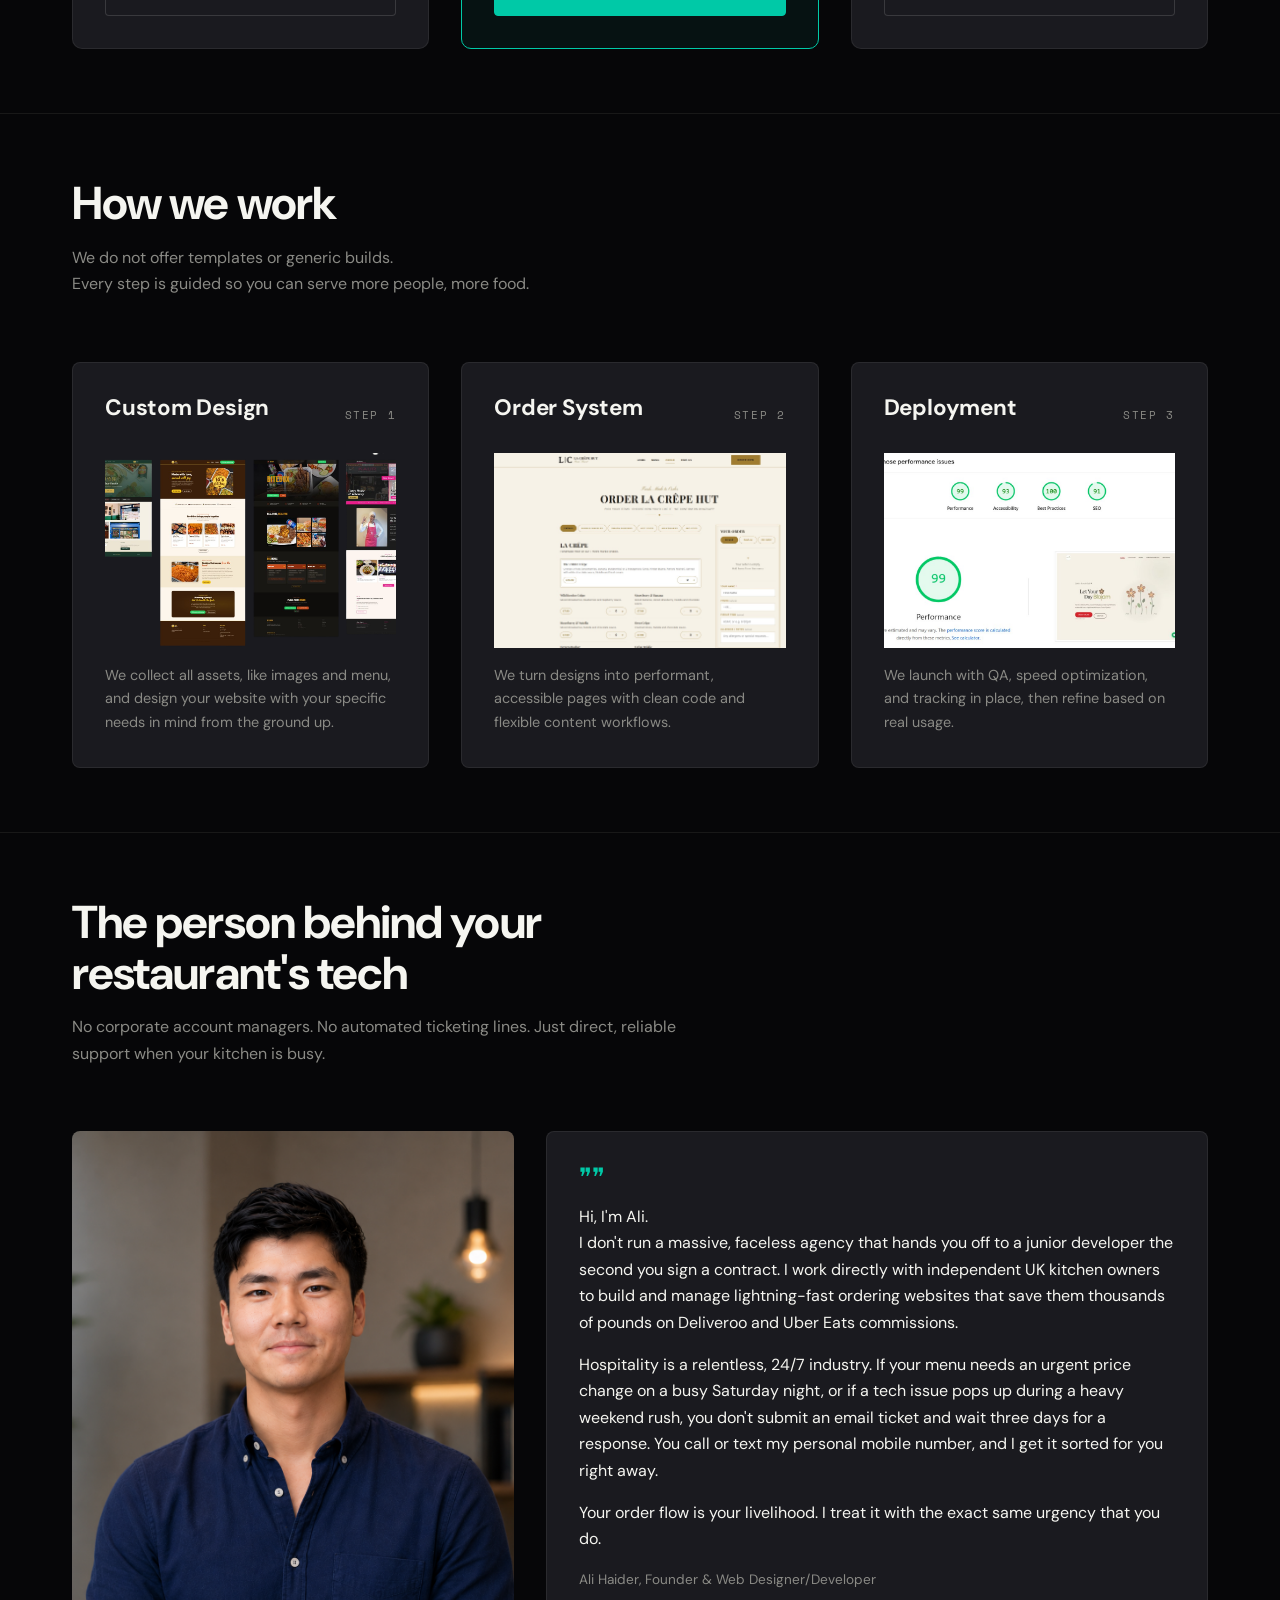
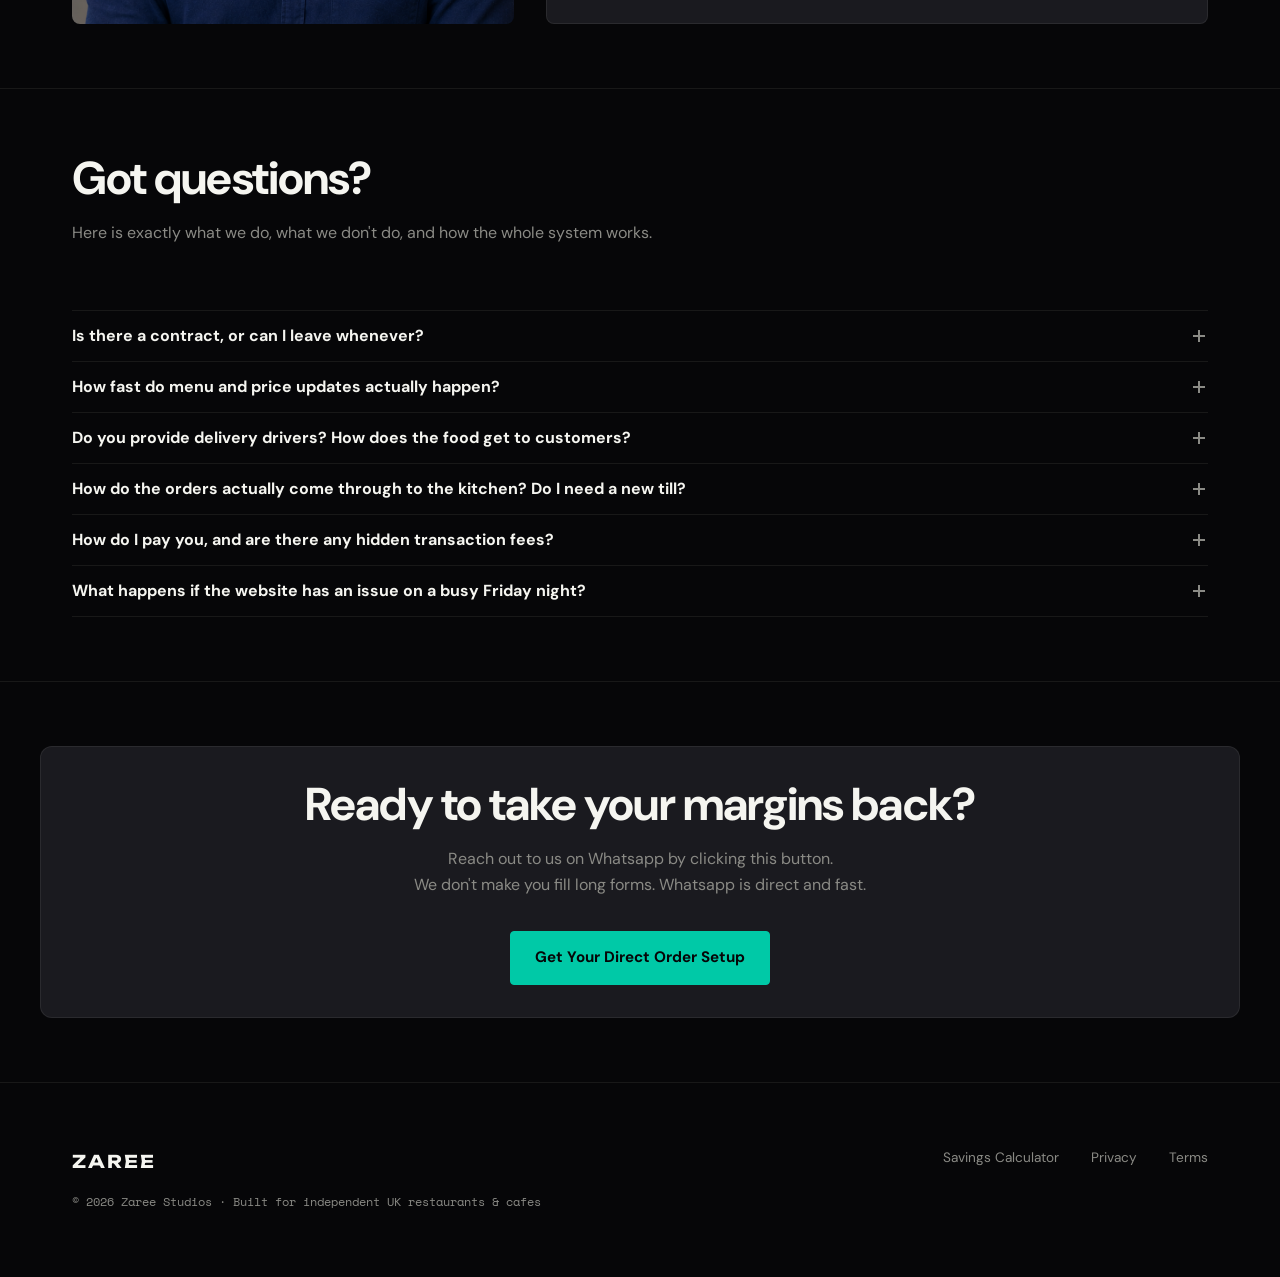
==== commit 477945d9: "Add ai bot agentic visibility" ====
--- a/index.html
+++ b/index.html
@@ -18,12 +18,155 @@
   <!-- Canonical -->
   <link rel="canonical" href="https://zareestudios.com/">
 
+  <!-- Twitter Card -->
+  <meta name="twitter:card" content="summary_large_image">
+  <meta name="twitter:title" content="Zaree Studios — Direct Ordering Websites for UK Restaurants &amp; Cafés">
+  <meta name="twitter:description" content="Direct ordering websites that save independent UK restaurants and cafés 30% commission on Deliveroo, Just Eat, and Uber Eats.">
+  <meta name="twitter:image" content="https://zareestudios.com/assets/images/hero-la-crepe.png">
+
+  <!-- Open Graph image (required for rich link previews) -->
+  <meta property="og:image" content="https://zareestudios.com/assets/images/hero-la-crepe.png">
+  <meta property="og:image:width" content="1200">
+  <meta property="og:image:height" content="900">
+  <meta property="og:locale" content="en_GB">
+
+  <meta name="robots" content="index, follow">
+  <meta name="theme-color" content="#060608">
+
   <!-- Favicons -->
   <link rel="icon" type="image/svg+xml" href="assets/images/favicon.svg">
   <link rel="icon" type="image/x-icon" href="assets/images/favicon.ico">
   <link rel="apple-touch-icon" href="assets/images/apple-touch-icon.png">
 
+  <!-- Fonts: preconnect + async-loaded stylesheet (preload + onload swap).
+       A plain <link rel="stylesheet"> to fonts.googleapis.com blocks first
+       paint until that request returns (Lighthouse: ~2,380ms render-blocking
+       across the CSS request + 4 chained woff2 files). Loading it as a
+       non-blocking preload lets the page paint immediately in a fallback
+       font, then swap to the webfont the instant it's ready — no flash of
+       invisible text because the Google Fonts URL already sets
+       font-display=swap. -->
+  <link rel="preconnect" href="https://fonts.googleapis.com">
+  <link rel="preconnect" href="https://fonts.gstatic.com" crossorigin>
+  <link rel="preload" as="style" href="https://fonts.googleapis.com/css2?family=DM+Sans:ital,wght@0,400;0,500;0,600;0,700;0,900;1,400&family=Unbounded:wght@400;600;700;900&family=Space+Mono:ital,wght@0,400;0,700;1,400&display=swap">
+  <link rel="stylesheet" href="https://fonts.googleapis.com/css2?family=DM+Sans:ital,wght@0,400;0,500;0,600;0,700;0,900;1,400&family=Unbounded:wght@400;600;700;900&family=Space+Mono:ital,wght@0,400;0,700;1,400&display=swap" media="print" onload="this.media='all'; this.onload=null;">
+  <noscript><link rel="stylesheet" href="https://fonts.googleapis.com/css2?family=DM+Sans:ital,wght@0,400;0,500;0,600;0,700;0,900;1,400&family=Unbounded:wght@400;600;700;900&family=Space+Mono:ital,wght@0,400;0,700;1,400&display=swap"></noscript>
+
+  <!-- Preload the LCP image so it starts downloading immediately -->
+  <link rel="preload" as="image" href="assets/images/hero-la-crepe.png" fetchpriority="high">
+
   <link rel="stylesheet" href="assets/css/style.css">
+
+  <!-- Structured data for search engines and AI/agentic crawlers -->
+  <script type="application/ld+json">
+  {
+    "@context": "https://schema.org",
+    "@type": "ProfessionalService",
+    "name": "Zaree Studios",
+    "url": "https://zareestudios.com/",
+    "description": "Zaree Studios builds commission-free direct ordering websites for independent UK restaurants and cafés, replacing Deliveroo, Just Eat, and Uber Eats commission fees with a flat monthly rate.",
+    "areaServed": {
+      "@type": "Country",
+      "name": "United Kingdom"
+    },
+    "priceRange": "£149-£3500",
+    "founder": {
+      "@type": "Person",
+      "name": "Ali Haider"
+    },
+    "makesOffer": [
+      {
+        "@type": "Offer",
+        "name": "Lump Sum",
+        "price": "1999",
+        "priceCurrency": "GBP",
+        "description": "Custom direct ordering website, one-time build, up to 5 pages."
+      },
+      {
+        "@type": "Offer",
+        "name": "Partnership Programme",
+        "price": "149",
+        "priceCurrency": "GBP",
+        "description": "Custom direct ordering website with unlimited updates, hosting and domain included, £0 down payment."
+      },
+      {
+        "@type": "Offer",
+        "name": "The Enterprise Ecosystem",
+        "price": "3500",
+        "priceCurrency": "GBP",
+        "description": "Multi-location direct ordering system with loyalty, analytics, and priority support."
+      }
+    ],
+    "review": {
+      "@type": "Review",
+      "reviewRating": {
+        "@type": "Rating",
+        "ratingValue": "5",
+        "bestRating": "5"
+      },
+      "author": {
+        "@type": "Organization",
+        "name": "Bamboo Garden Restaurant, Birmingham"
+      }
+    }
+  }
+  </script>
+  <script type="application/ld+json">
+  {
+    "@context": "https://schema.org",
+    "@type": "FAQPage",
+    "mainEntity": [
+      {
+        "@type": "Question",
+        "name": "Is there a contract, or can I leave whenever?",
+        "acceptedAnswer": {
+          "@type": "Answer",
+          "text": "To keep your monthly costs flat and cover the upfront design, hosting, and domain setup, there is a minimum 12-month agreement. After that, it rolls month-to-month."
+        }
+      },
+      {
+        "@type": "Question",
+        "name": "How fast do menu and price updates actually happen?",
+        "acceptedAnswer": {
+          "@type": "Answer",
+          "text": "Usually within minutes, but 24 hours maximum. Just send a text and it's handled in the background."
+        }
+      },
+      {
+        "@type": "Question",
+        "name": "Do you provide delivery drivers? How does the food get to customers?",
+        "acceptedAnswer": {
+          "@type": "Answer",
+          "text": "Your website hooks directly into Stuart Logistics, which handles delivery for a flat distance fee paid by the customer at checkout, not the restaurant. £0 commission."
+        }
+      },
+      {
+        "@type": "Question",
+        "name": "How do the orders actually come through to the kitchen? Do I need a new till?",
+        "acceptedAnswer": {
+          "@type": "Answer",
+          "text": "By default every order drops instantly into the kitchen's WhatsApp — no new gear required. A dedicated tablet app or direct EPOS integration is available as an add-on."
+        }
+      },
+      {
+        "@type": "Question",
+        "name": "How do I pay you, and are there any hidden transaction fees?",
+        "acceptedAnswer": {
+          "@type": "Answer",
+          "text": "A flat £150 a month via standard UK bank transfer, handled securely through WorldFirst — no hidden percentages or tech cuts, regardless of sales volume."
+        }
+      },
+      {
+        "@type": "Question",
+        "name": "What happens if the website has an issue on a busy Friday night?",
+        "acceptedAnswer": {
+          "@type": "Answer",
+          "text": "You text or call directly — a solo specialist, not a corporate ticketing queue, treating tech emergencies with the same urgency as the kitchen does."
+        }
+      }
+    ]
+  }
+  </script>
 </head>
 <body>
 
@@ -57,7 +200,7 @@
         </div>
 
         <div class="hero__visual reveal" data-delay="2">
-          <img src="assets/images/hero-la-crepe.png" alt="Zaree Studios direct ordering website on mobile and desktop" loading="lazy">
+          <img src="assets/images/hero-la-crepe.png" alt="Zaree Studios direct ordering website on mobile and desktop" width="1200" height="900" fetchpriority="high">
         </div>
       </div>
     </section>
@@ -162,7 +305,7 @@
             <h3 class="type-card portfolio-card__name">Ms. Kaur's Kurry House</h3>
             <span class="portfolio-card__tag">Takeaway &amp; Restaurant Blueprint</span>
             <div class="portfolio-card__preview">
-              <img src="assets/images/portfolio-ms-kaur.png" alt="Ms. Kaur's Kurry House ordering website preview" loading="lazy">
+              <img src="assets/images/portfolio-ms-kaur.png" alt="Ms. Kaur's Kurry House ordering website preview" width="1200" height="800" loading="lazy">
             </div>
             <p class="portfolio-card__desc">Built for heavy weekend rushes. Engineered with an intuitive menu layout so customers can build large family delivery orders in seconds without getting frustrated.</p>
           </article>
@@ -171,7 +314,7 @@
             <h3 class="type-card portfolio-card__name">Meadway Bitebox</h3>
             <span class="portfolio-card__tag">Fast-Food &amp; Stand Blueprint</span>
             <div class="portfolio-card__preview">
-              <img src="assets/images/portfolio-meadway.png" alt="Meadway Bitebox ordering website preview" loading="lazy">
+              <img src="assets/images/portfolio-meadway.png" alt="Meadway Bitebox ordering website preview" width="1200" height="800" loading="lazy">
             </div>
             <p class="portfolio-card__desc">Optimized for lightning-fast impulse buys to capture busy customers on their lunch breaks.</p>
           </article>
@@ -180,7 +323,7 @@
             <h3 class="type-card portfolio-card__name">Jo's Kitchen</h3>
             <span class="portfolio-card__tag">Home Kitchen &amp; Prep Blueprint</span>
             <div class="portfolio-card__preview">
-              <img src="assets/images/portfolio-jos-kitchen.png" alt="Jo's Kitchen ordering website preview" loading="lazy">
+              <img src="assets/images/portfolio-jos-kitchen.png" alt="Jo's Kitchen ordering website preview" width="1200" height="800" loading="lazy">
             </div>
             <p class="portfolio-card__desc">Simple and focused ordering, perfect for independent, small-batch home chefs.</p>
           </article>
@@ -218,7 +361,7 @@
           </div>
 
           <div class="testimonial__visual reveal" data-delay="3">
-            <img src="assets/images/testimonial-bamboo-garden.png" alt="Bamboo Garden Restaurant ordering website on desktop" loading="lazy">
+            <img src="assets/images/testimonial-bamboo-garden.png" alt="Bamboo Garden Restaurant ordering website on desktop" width="1200" height="750" loading="lazy">
           </div>
         </div>
       </div>
@@ -308,7 +451,7 @@
               <span class="type-label process-card__step">Step 1</span>
             </div>
             <div class="process-card__preview">
-              <img src="assets/images/process-design.png" alt="Custom design collage of restaurant website assets" loading="lazy">
+              <img src="assets/images/process-design.png" alt="Custom design collage of restaurant website assets" width="1200" height="800" loading="lazy">
             </div>
             <p class="process-card__desc">We collect all assets, like images and menu, and design your website with your specific needs in mind from the ground up.</p>
           </div>
@@ -319,7 +462,7 @@
               <span class="type-label process-card__step">Step 2</span>
             </div>
             <div class="process-card__preview">
-              <img src="assets/images/la-crepe-hut-desktop.jpg" alt="La Crêpe Hut order system build" loading="lazy">
+              <img src="assets/images/la-crepe-hut-desktop.jpg" alt="La Crêpe Hut order system build" width="1200" height="800" loading="lazy">
             </div>
             <p class="process-card__desc">We turn designs into performant, accessible pages with clean code and flexible content workflows.</p>
           </div>
@@ -330,7 +473,7 @@
               <span class="type-label process-card__step">Step 3</span>
             </div>
             <div class="process-card__preview">
-              <img src="assets/images/lighthouse-score.jpg" alt="Site performance diagnostics dashboard at launch" loading="lazy">
+              <img src="assets/images/lighthouse-score.jpg" alt="Site performance diagnostics dashboard at launch" width="1200" height="800" loading="lazy">
             </div>
             <p class="process-card__desc">We launch with QA, speed optimization, and tracking in place, then refine based on real usage.</p>
           </div>
@@ -348,7 +491,7 @@
 
         <div class="founder__grid">
           <div class="founder__photo reveal" data-delay="2">
-            <img src="assets/images/ali-portrait.png" alt="Ali Haider, founder of Zaree Studios">
+            <img src="assets/images/ali-portrait.png" alt="Ali Haider, founder of Zaree Studios" width="800" height="1000" loading="lazy">
           </div>
 
           <div class="founder__card reveal" data-delay="3">
--- a/assets/css/style.css
+++ b/assets/css/style.css
@@ -29,8 +29,13 @@
    =================================================== */
 
 
-/* ===== 1. GOOGLE FONTS ===== */
-@import url('https://fonts.googleapis.com/css2?family=DM+Sans:ital,wght@0,400;0,500;0,600;0,700;0,900;1,400&family=Unbounded:wght@400;600;700;900&family=Space+Mono:ital,wght@0,400;0,700;1,400&display=swap');
+/* ===== 1. GOOGLE FONTS =====
+   Loaded via <link rel="preconnect"> + <link rel="stylesheet"> in the
+   <head> of each HTML file — NOT @import. @import serializes the fetch
+   chain (HTML -> style.css -> fonts.googleapis.com -> fonts.gstatic.com),
+   which was the single biggest render-blocking delay on this site
+   (flagged by Lighthouse). Loading fonts from HTML lets the browser's
+   preload scanner discover and fetch them in parallel with style.css. */
 
 
 /* ===== 2. TOKENS ===== */
@@ -316,6 +321,8 @@
 .btn--nav-cta {
   display: inline-flex;
   align-items: center;
+  justify-content: center;
+  min-height: 44px; /* Lighthouse "tap targets" min for mobile */
   font-family: var(--font-body);
   font-weight: 700;
   font-size: 0.85rem;
@@ -420,7 +427,7 @@
 
 @media (max-width: 600px) {
   .nav__inner { padding: 0 var(--space-sm); }
-  .btn--nav-cta { font-size: 0.78rem; padding: 0.6em 1em; }
+  .btn--nav-cta { font-size: 0.78rem; padding: 0.6em 1em; min-height: 44px; }
 }
 
 /* ===== HERO ===== */
@@ -456,6 +463,7 @@
 .hero__visual img {
   max-width: 100%;
   height: auto;
+  aspect-ratio: 4 / 3; /* matches width/height attrs on the <img> — prevents CLS */
 }
 
 @media (max-width: 900px) {
@@ -687,7 +695,8 @@
 
 .portfolio-card__preview img {
   width: 100%;
-  height: 100%;
+  height: auto;
+  aspect-ratio: 3 / 2; /* matches width/height attrs — reserves space, fixes CLS */
   object-fit: contain;
   background-color: transparent
 }
@@ -901,7 +910,8 @@
 
 .process-card__preview img {
   width: 100%;
-  height: 100%;
+  height: auto;
+  aspect-ratio: 3 / 2; /* matches width/height attrs — reserves space, fixes CLS */
   object-fit: cover;
 }
 
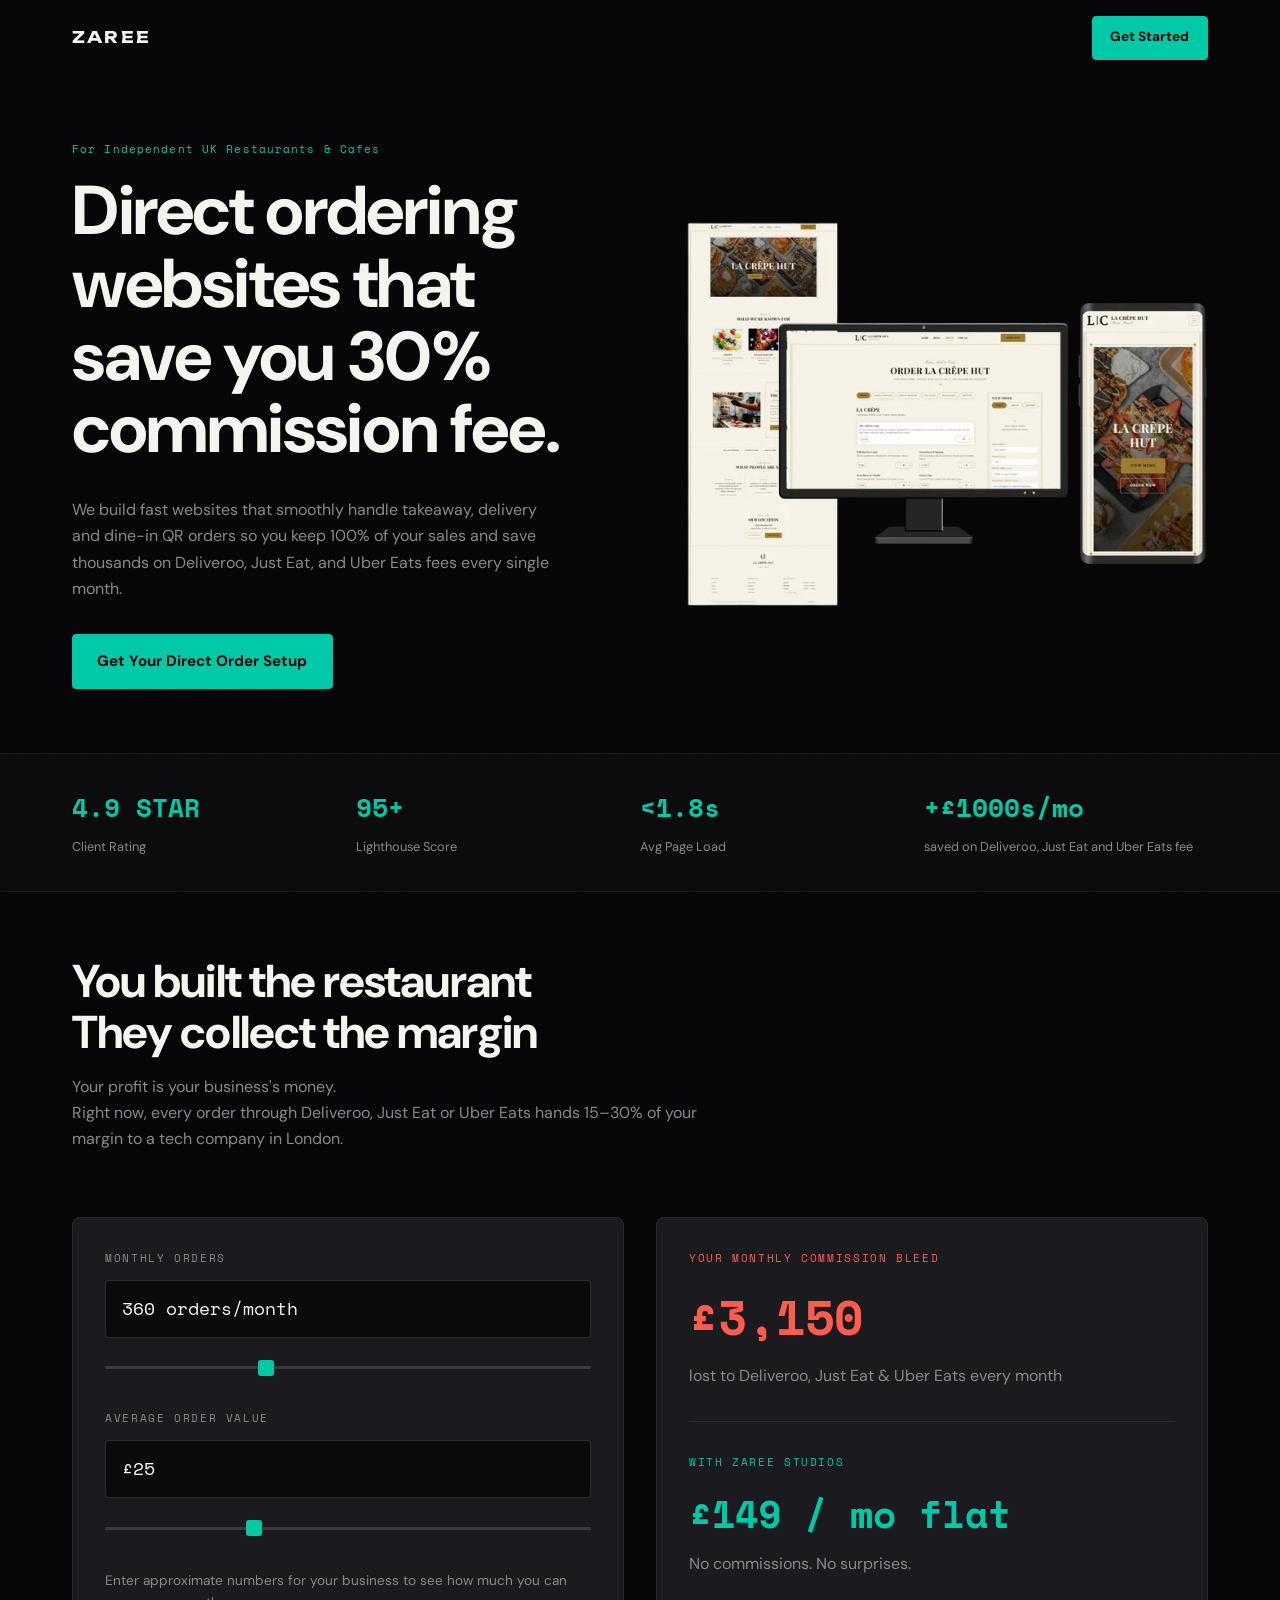
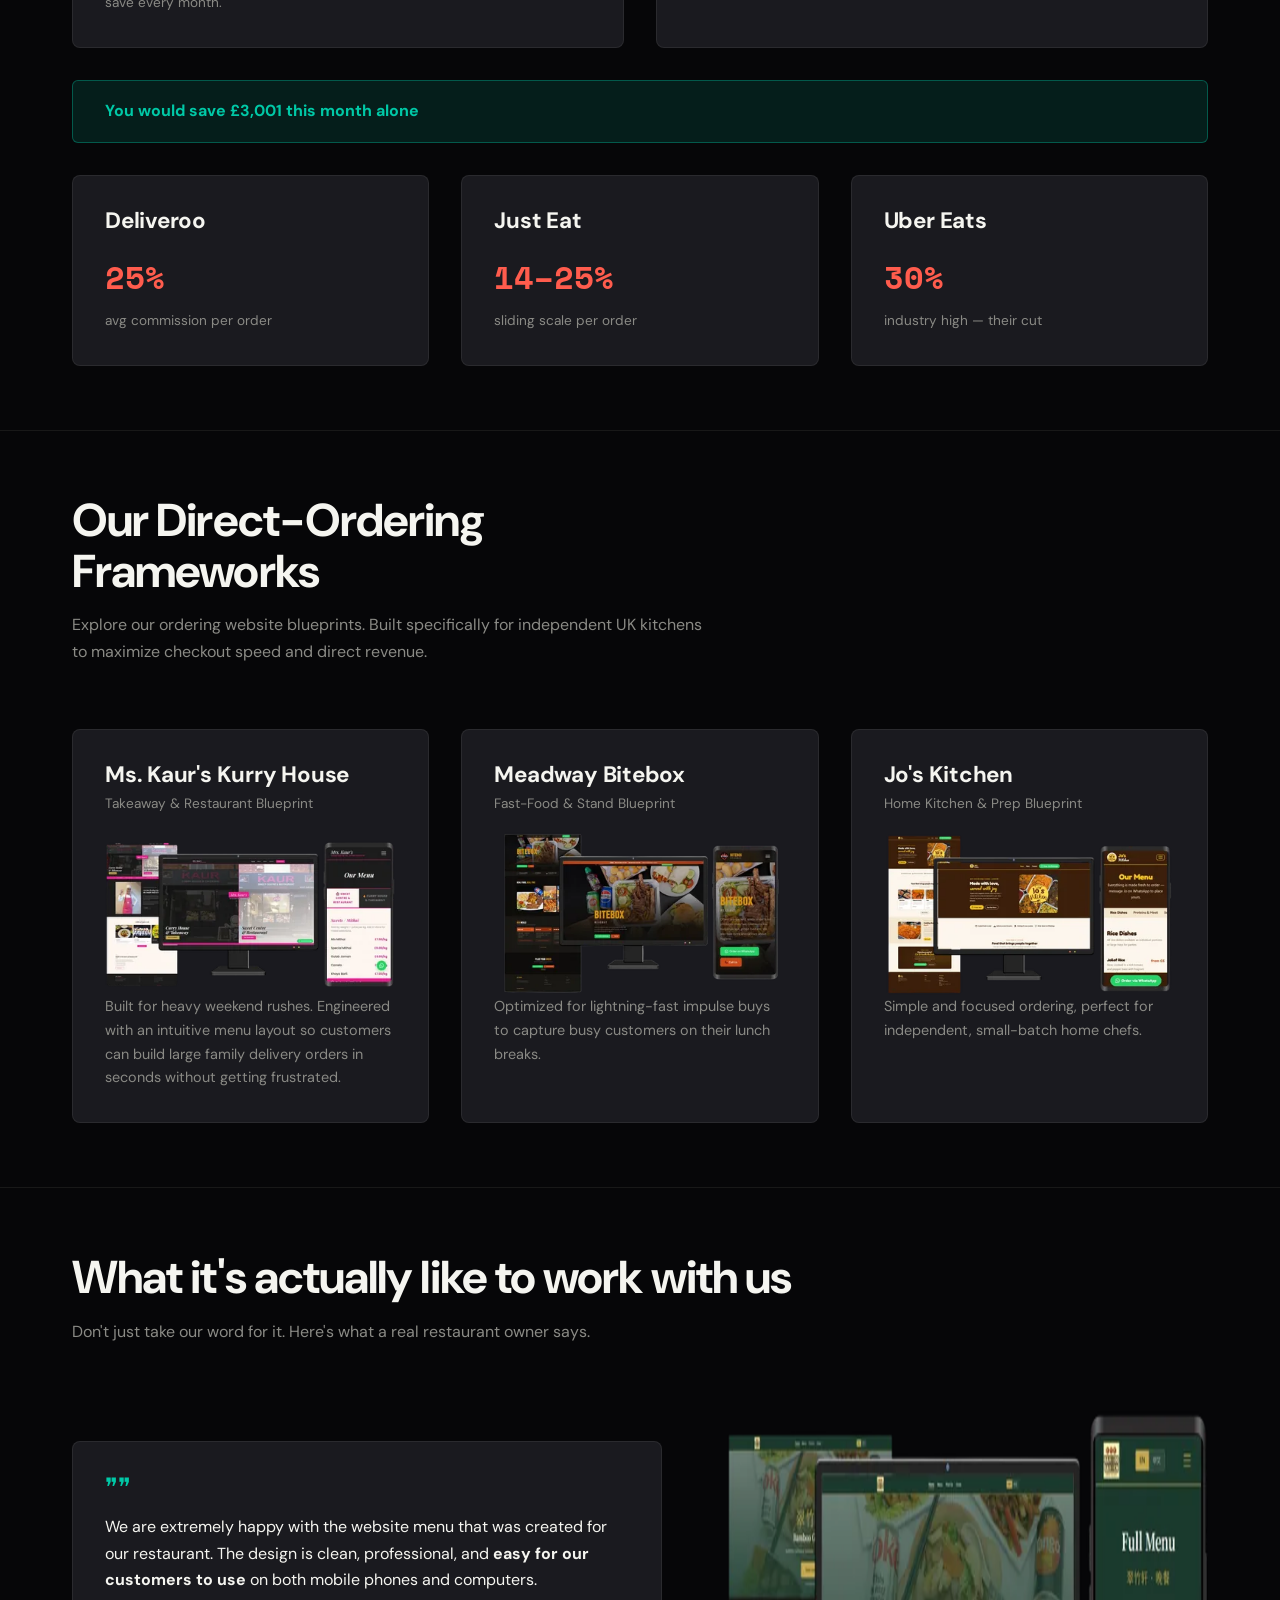
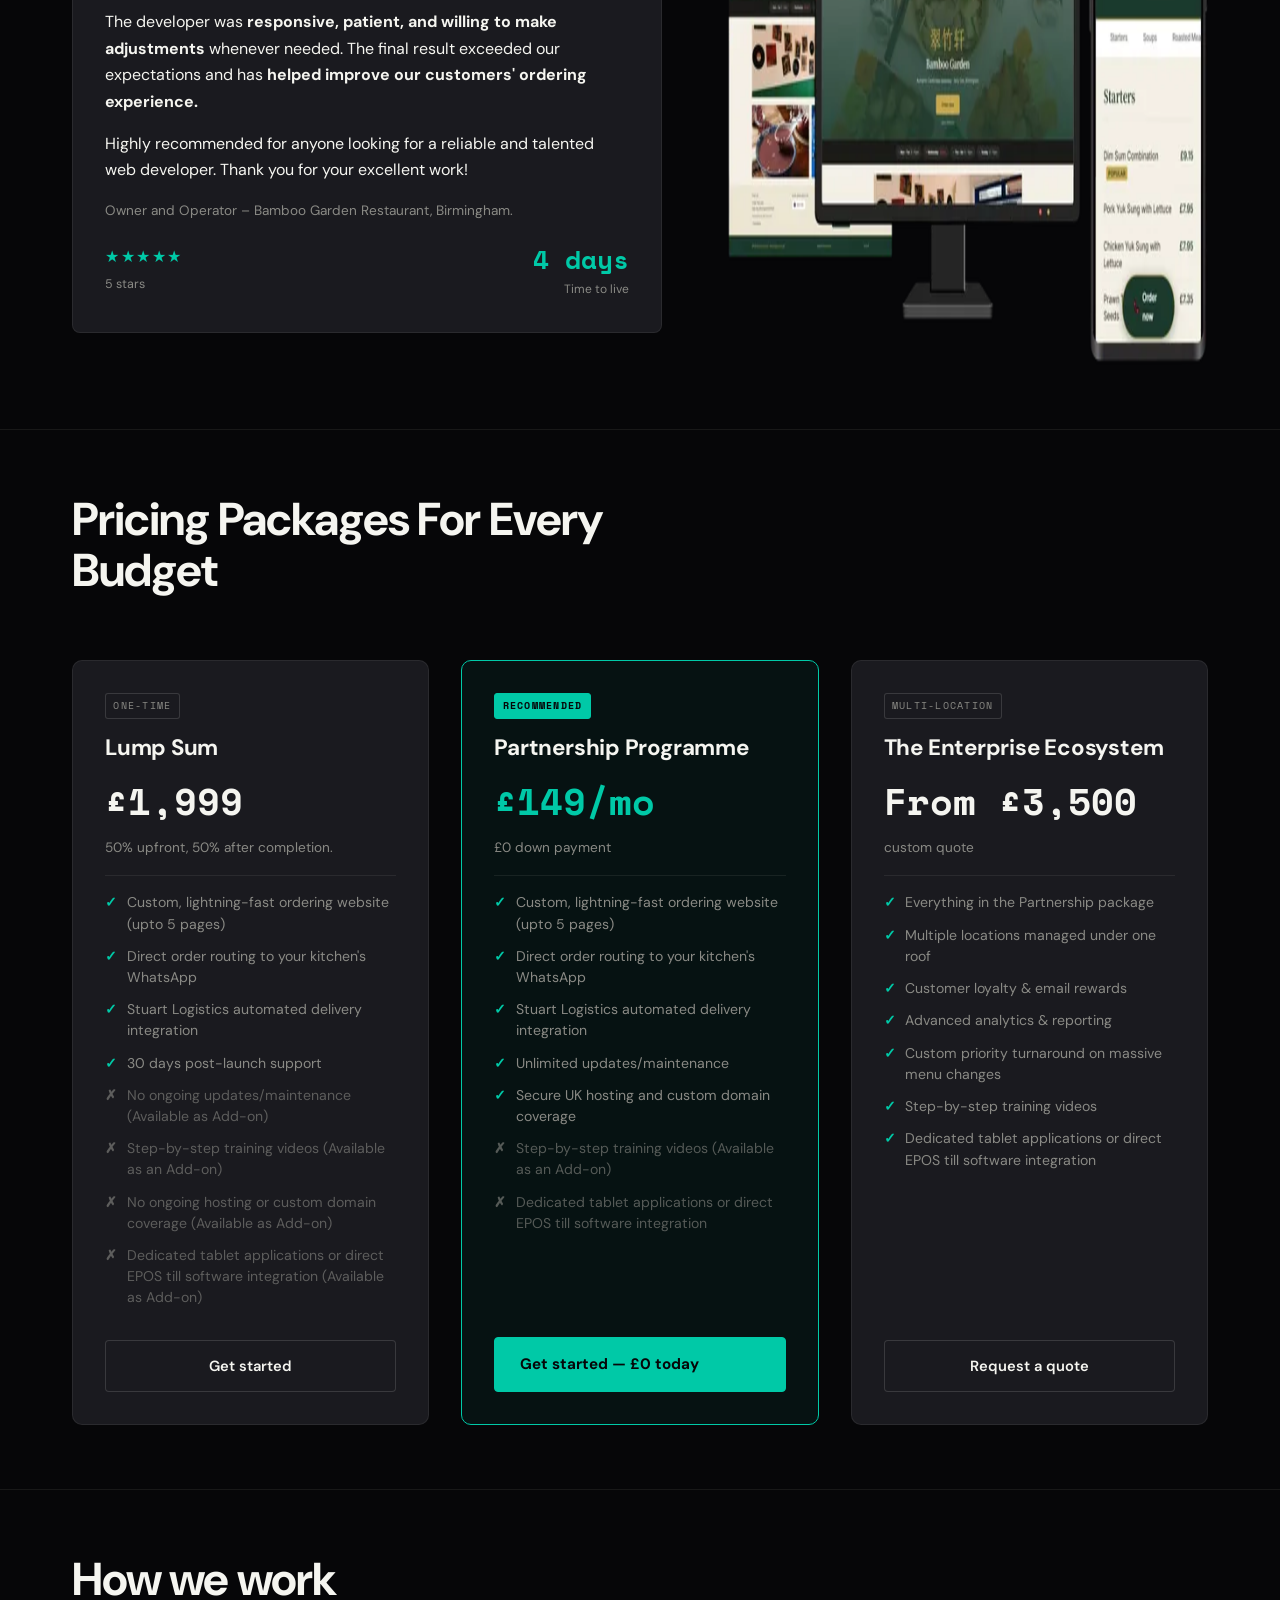
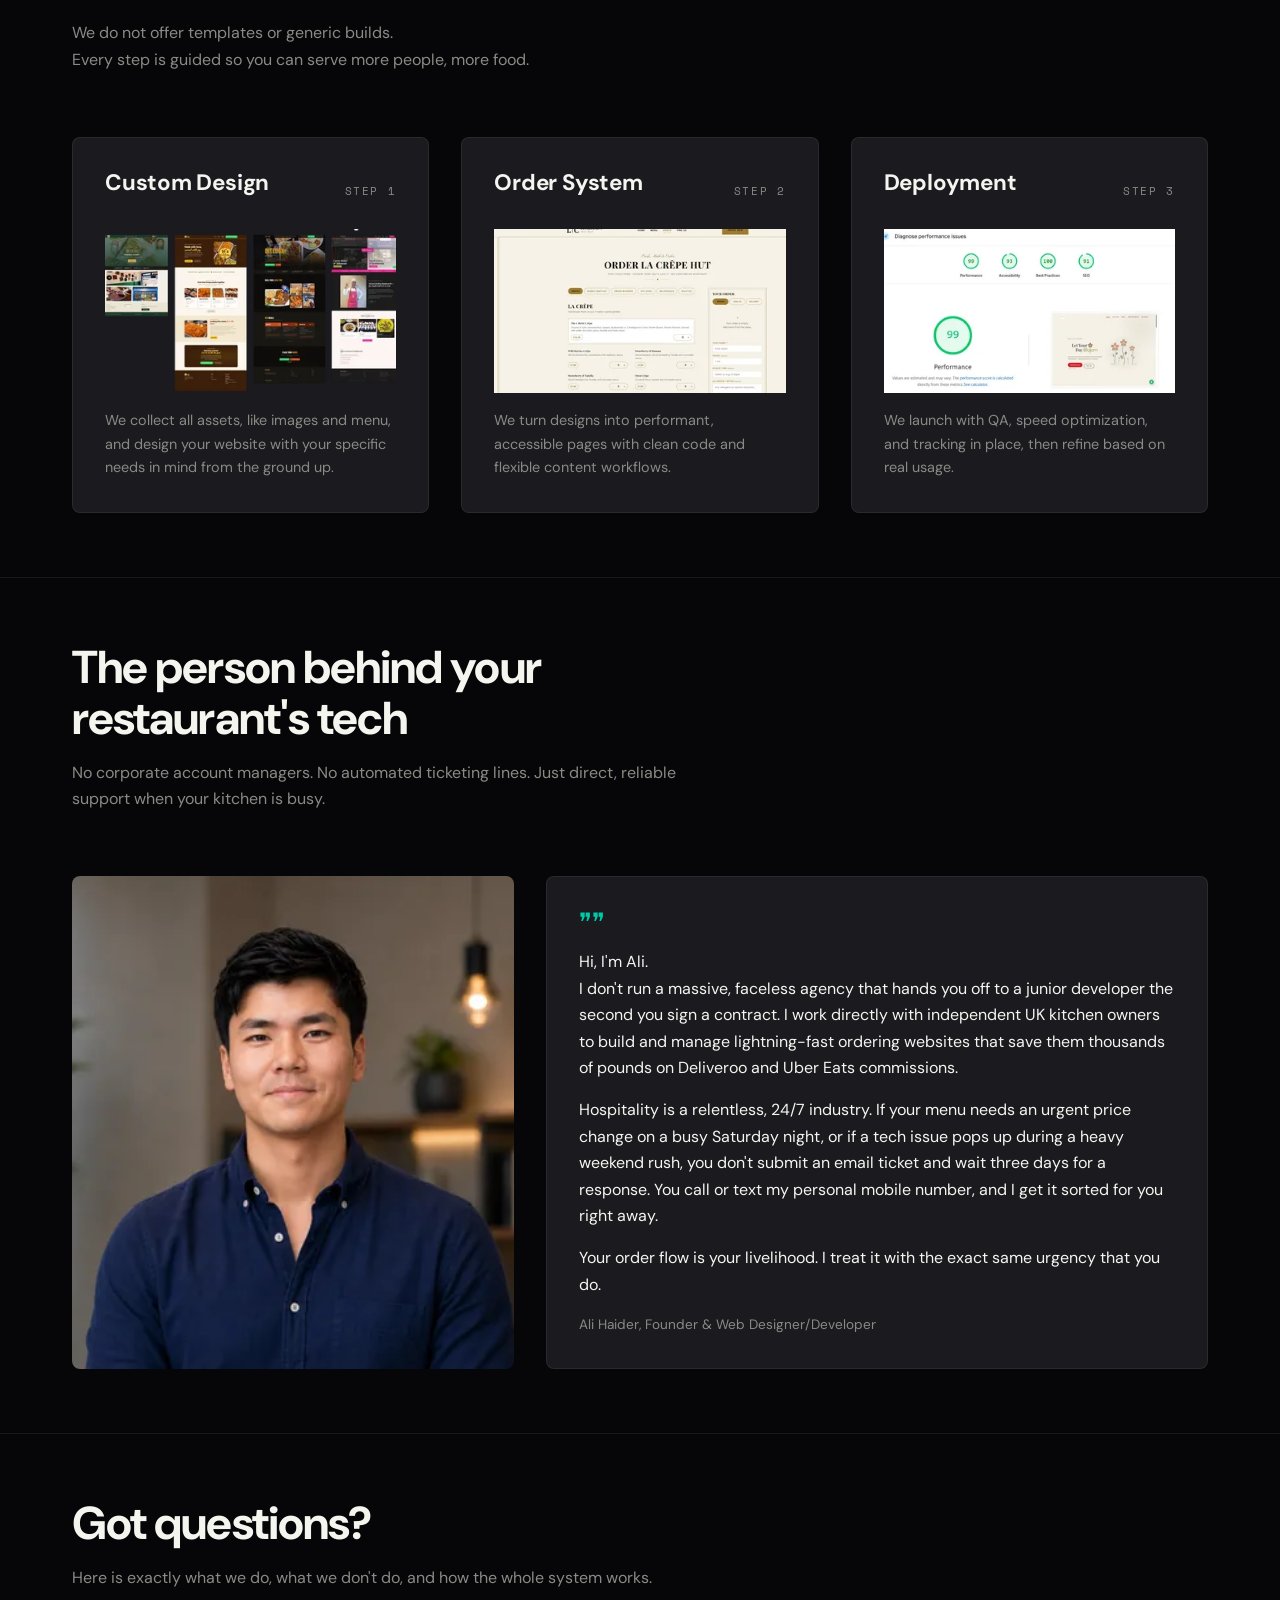
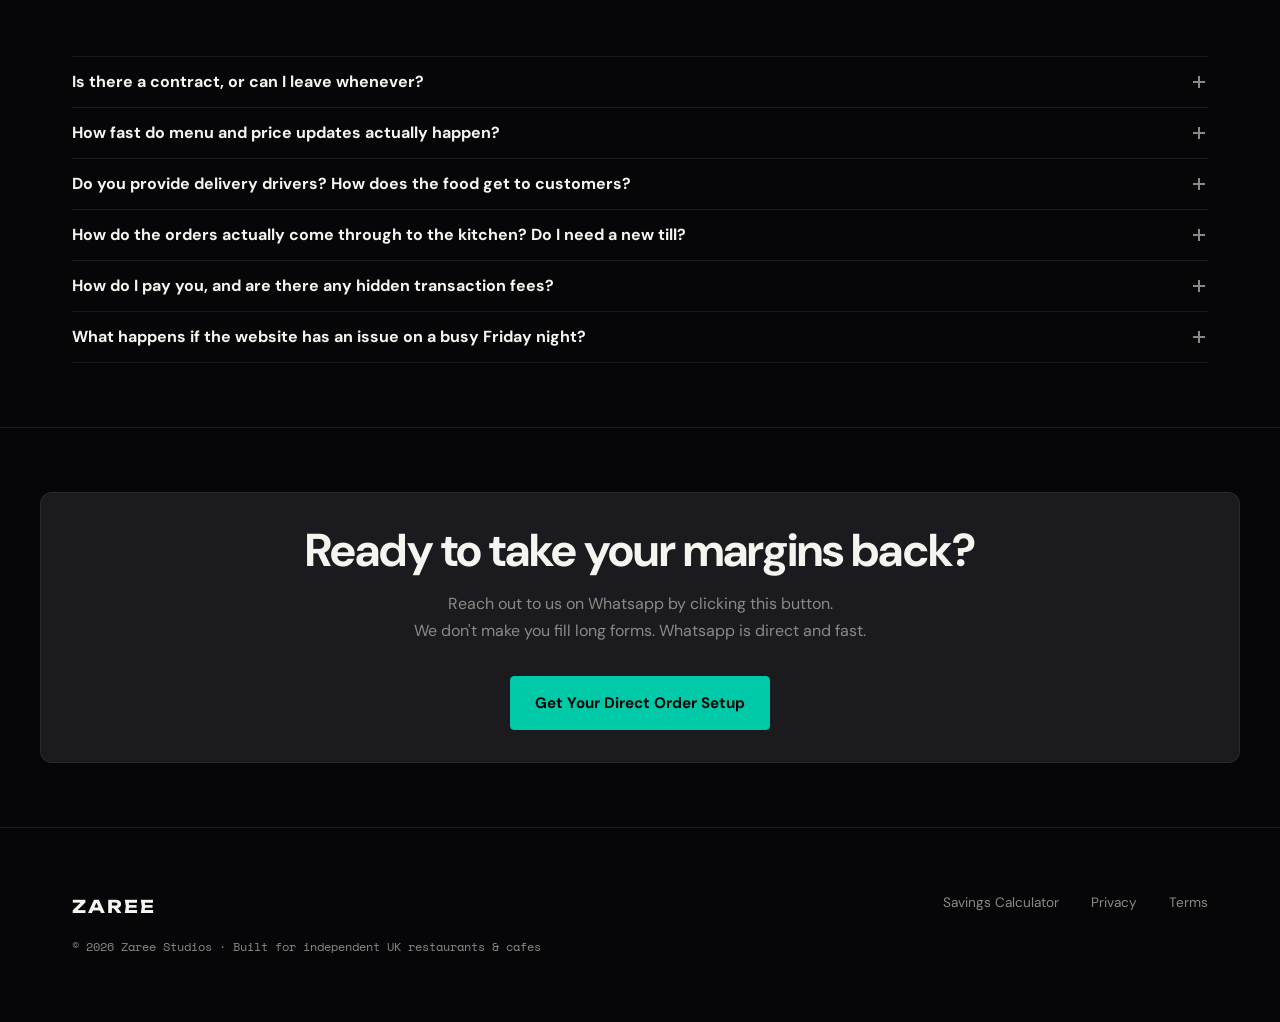
==== commit c17c7dba: "Optimize images" ====
--- a/index.html
+++ b/index.html
@@ -22,12 +22,12 @@
   <meta name="twitter:card" content="summary_large_image">
   <meta name="twitter:title" content="Zaree Studios — Direct Ordering Websites for UK Restaurants &amp; Cafés">
   <meta name="twitter:description" content="Direct ordering websites that save independent UK restaurants and cafés 30% commission on Deliveroo, Just Eat, and Uber Eats.">
-  <meta name="twitter:image" content="https://zareestudios.com/assets/images/hero-la-crepe.png">
+  <meta name="twitter:image" content="https://zareestudios.com/assets/images/hero-la-crepe-1140.png">
 
   <!-- Open Graph image (required for rich link previews) -->
-  <meta property="og:image" content="https://zareestudios.com/assets/images/hero-la-crepe.png">
-  <meta property="og:image:width" content="1200">
-  <meta property="og:image:height" content="900">
+  <meta property="og:image" content="https://zareestudios.com/assets/images/hero-la-crepe-1140.png">
+  <meta property="og:image:width" content="1140">
+  <meta property="og:image:height" content="843">
   <meta property="og:locale" content="en_GB">
 
   <meta name="robots" content="index, follow">
@@ -53,7 +53,7 @@
   <noscript><link rel="stylesheet" href="https://fonts.googleapis.com/css2?family=DM+Sans:ital,wght@0,400;0,500;0,600;0,700;0,900;1,400&family=Unbounded:wght@400;600;700;900&family=Space+Mono:ital,wght@0,400;0,700;1,400&display=swap"></noscript>
 
   <!-- Preload the LCP image so it starts downloading immediately -->
-  <link rel="preload" as="image" href="assets/images/hero-la-crepe.png" fetchpriority="high">
+  <link rel="preload" as="image" href="assets/images/hero-la-crepe-1140.webp" imagesrcset="assets/images/hero-la-crepe-640.webp 640w, assets/images/hero-la-crepe-1140.webp 1140w" imagesizes="(max-width: 900px) 90vw, 550px" fetchpriority="high">
 
   <link rel="stylesheet" href="assets/css/style.css">
 
@@ -200,7 +200,10 @@
         </div>
 
         <div class="hero__visual reveal" data-delay="2">
-          <img src="assets/images/hero-la-crepe.png" alt="Zaree Studios direct ordering website on mobile and desktop" width="1200" height="900" fetchpriority="high">
+          <picture>
+            <source type="image/webp" srcset="assets/images/hero-la-crepe-640.webp 640w, assets/images/hero-la-crepe-1140.webp 1140w" sizes="(max-width: 900px) 90vw, 550px">
+            <img src="assets/images/hero-la-crepe-1140.png" alt="Zaree Studios direct ordering website on mobile and desktop" width="1140" height="843" fetchpriority="high">
+          </picture>
         </div>
       </div>
     </section>
@@ -305,7 +308,10 @@
             <h3 class="type-card portfolio-card__name">Ms. Kaur's Kurry House</h3>
             <span class="portfolio-card__tag">Takeaway &amp; Restaurant Blueprint</span>
             <div class="portfolio-card__preview">
-              <img src="assets/images/portfolio-ms-kaur.png" alt="Ms. Kaur's Kurry House ordering website preview" width="1200" height="800" loading="lazy">
+              <picture>
+                <source type="image/webp" srcset="assets/images/portfolio-ms-kaur-380.webp 380w, assets/images/portfolio-ms-kaur-760.webp 760w" sizes="(max-width: 900px) 90vw, 314px">
+                <img src="assets/images/portfolio-ms-kaur-760.png" alt="Ms. Kaur's Kurry House ordering website preview" width="760" height="383" loading="lazy">
+              </picture>
             </div>
             <p class="portfolio-card__desc">Built for heavy weekend rushes. Engineered with an intuitive menu layout so customers can build large family delivery orders in seconds without getting frustrated.</p>
           </article>
@@ -314,7 +320,10 @@
             <h3 class="type-card portfolio-card__name">Meadway Bitebox</h3>
             <span class="portfolio-card__tag">Fast-Food &amp; Stand Blueprint</span>
             <div class="portfolio-card__preview">
-              <img src="assets/images/portfolio-meadway.png" alt="Meadway Bitebox ordering website preview" width="1200" height="800" loading="lazy">
+              <picture>
+                <source type="image/webp" srcset="assets/images/portfolio-meadway-380.webp 380w, assets/images/portfolio-meadway-760.webp 760w" sizes="(max-width: 900px) 90vw, 314px">
+                <img src="assets/images/portfolio-meadway-760.png" alt="Meadway Bitebox ordering website preview" width="760" height="447" loading="lazy">
+              </picture>
             </div>
             <p class="portfolio-card__desc">Optimized for lightning-fast impulse buys to capture busy customers on their lunch breaks.</p>
           </article>
@@ -323,7 +332,10 @@
             <h3 class="type-card portfolio-card__name">Jo's Kitchen</h3>
             <span class="portfolio-card__tag">Home Kitchen &amp; Prep Blueprint</span>
             <div class="portfolio-card__preview">
-              <img src="assets/images/portfolio-jos-kitchen.png" alt="Jo's Kitchen ordering website preview" width="1200" height="800" loading="lazy">
+              <picture>
+                <source type="image/webp" srcset="assets/images/portfolio-jos-kitchen-380.webp 380w, assets/images/portfolio-jos-kitchen-760.webp 760w" sizes="(max-width: 900px) 90vw, 314px">
+                <img src="assets/images/portfolio-jos-kitchen-760.png" alt="Jo's Kitchen ordering website preview" width="760" height="432" loading="lazy">
+              </picture>
             </div>
             <p class="portfolio-card__desc">Simple and focused ordering, perfect for independent, small-batch home chefs.</p>
           </article>
@@ -361,7 +373,10 @@
           </div>
 
           <div class="testimonial__visual reveal" data-delay="3">
-            <img src="assets/images/testimonial-bamboo-garden.png" alt="Bamboo Garden Restaurant ordering website on desktop" width="1200" height="750" loading="lazy">
+            <picture>
+              <source type="image/webp" srcset="assets/images/testimonial-bamboo-garden-550.webp 550w, assets/images/testimonial-bamboo-garden-1100.webp 1100w" sizes="(max-width: 900px) 90vw, 550px">
+              <img src="assets/images/testimonial-bamboo-garden-1100.png" alt="Bamboo Garden Restaurant ordering website on desktop" width="1100" height="556" loading="lazy">
+            </picture>
           </div>
         </div>
       </div>
@@ -451,7 +466,10 @@
               <span class="type-label process-card__step">Step 1</span>
             </div>
             <div class="process-card__preview">
-              <img src="assets/images/process-design.png" alt="Custom design collage of restaurant website assets" width="1200" height="800" loading="lazy">
+              <picture>
+                <source type="image/webp" srcset="assets/images/process-design-380.webp 380w, assets/images/process-design-760.webp 760w" sizes="(max-width: 900px) 90vw, 314px">
+                <img src="assets/images/process-design-760.png" alt="Custom design collage of restaurant website assets" width="760" height="393" loading="lazy">
+              </picture>
             </div>
             <p class="process-card__desc">We collect all assets, like images and menu, and design your website with your specific needs in mind from the ground up.</p>
           </div>
@@ -462,7 +480,10 @@
               <span class="type-label process-card__step">Step 2</span>
             </div>
             <div class="process-card__preview">
-              <img src="assets/images/la-crepe-hut-desktop.jpg" alt="La Crêpe Hut order system build" width="1200" height="800" loading="lazy">
+              <picture>
+                <source type="image/webp" srcset="assets/images/la-crepe-hut-desktop-380.webp 380w, assets/images/la-crepe-hut-desktop-760.webp 760w" sizes="(max-width: 900px) 90vw, 314px">
+                <img src="assets/images/la-crepe-hut-desktop-760.jpg" alt="La Crêpe Hut order system build" width="760" height="456" loading="lazy">
+              </picture>
             </div>
             <p class="process-card__desc">We turn designs into performant, accessible pages with clean code and flexible content workflows.</p>
           </div>
@@ -473,7 +494,10 @@
               <span class="type-label process-card__step">Step 3</span>
             </div>
             <div class="process-card__preview">
-              <img src="assets/images/lighthouse-score.jpg" alt="Site performance diagnostics dashboard at launch" width="1200" height="800" loading="lazy">
+              <picture>
+                <source type="image/webp" srcset="assets/images/lighthouse-score-380.webp 380w, assets/images/lighthouse-score-760.webp 760w" sizes="(max-width: 900px) 90vw, 314px">
+                <img src="assets/images/lighthouse-score-760.jpg" alt="Site performance diagnostics dashboard at launch" width="760" height="415" loading="lazy">
+              </picture>
             </div>
             <p class="process-card__desc">We launch with QA, speed optimization, and tracking in place, then refine based on real usage.</p>
           </div>
@@ -491,7 +515,10 @@
 
         <div class="founder__grid">
           <div class="founder__photo reveal" data-delay="2">
-            <img src="assets/images/ali-portrait.png" alt="Ali Haider, founder of Zaree Studios" width="800" height="1000" loading="lazy">
+            <picture>
+              <source type="image/webp" srcset="assets/images/ali-portrait-470.webp 470w, assets/images/ali-portrait-940.webp 940w" sizes="(max-width: 900px) 90vw, 470px">
+              <img src="assets/images/ali-portrait-940.jpg" alt="Ali Haider, founder of Zaree Studios" width="940" height="752" loading="lazy">
+            </picture>
           </div>
 
           <div class="founder__card reveal" data-delay="3">
--- a/assets/css/style.css
+++ b/assets/css/style.css
@@ -463,7 +463,7 @@
 .hero__visual img {
   max-width: 100%;
   height: auto;
-  aspect-ratio: 4 / 3; /* matches width/height attrs on the <img> — prevents CLS */
+  aspect-ratio: 1137 / 841; /* matches width/height attrs on the <img> — prevents CLS */
 }
 
 @media (max-width: 900px) {
@@ -696,7 +696,7 @@
 .portfolio-card__preview img {
   width: 100%;
   height: auto;
-  aspect-ratio: 3 / 2; /* matches width/height attrs — reserves space, fixes CLS */
+  aspect-ratio: 16 / 9; /* matches width/height attrs — reserves space, fixes CLS */
   object-fit: contain;
   background-color: transparent
 }
@@ -911,7 +911,7 @@
 .process-card__preview img {
   width: 100%;
   height: auto;
-  aspect-ratio: 3 / 2; /* matches width/height attrs — reserves space, fixes CLS */
+  aspect-ratio: 16 / 9; /* matches width/height attrs — reserves space, fixes CLS */
   object-fit: cover;
 }
 
